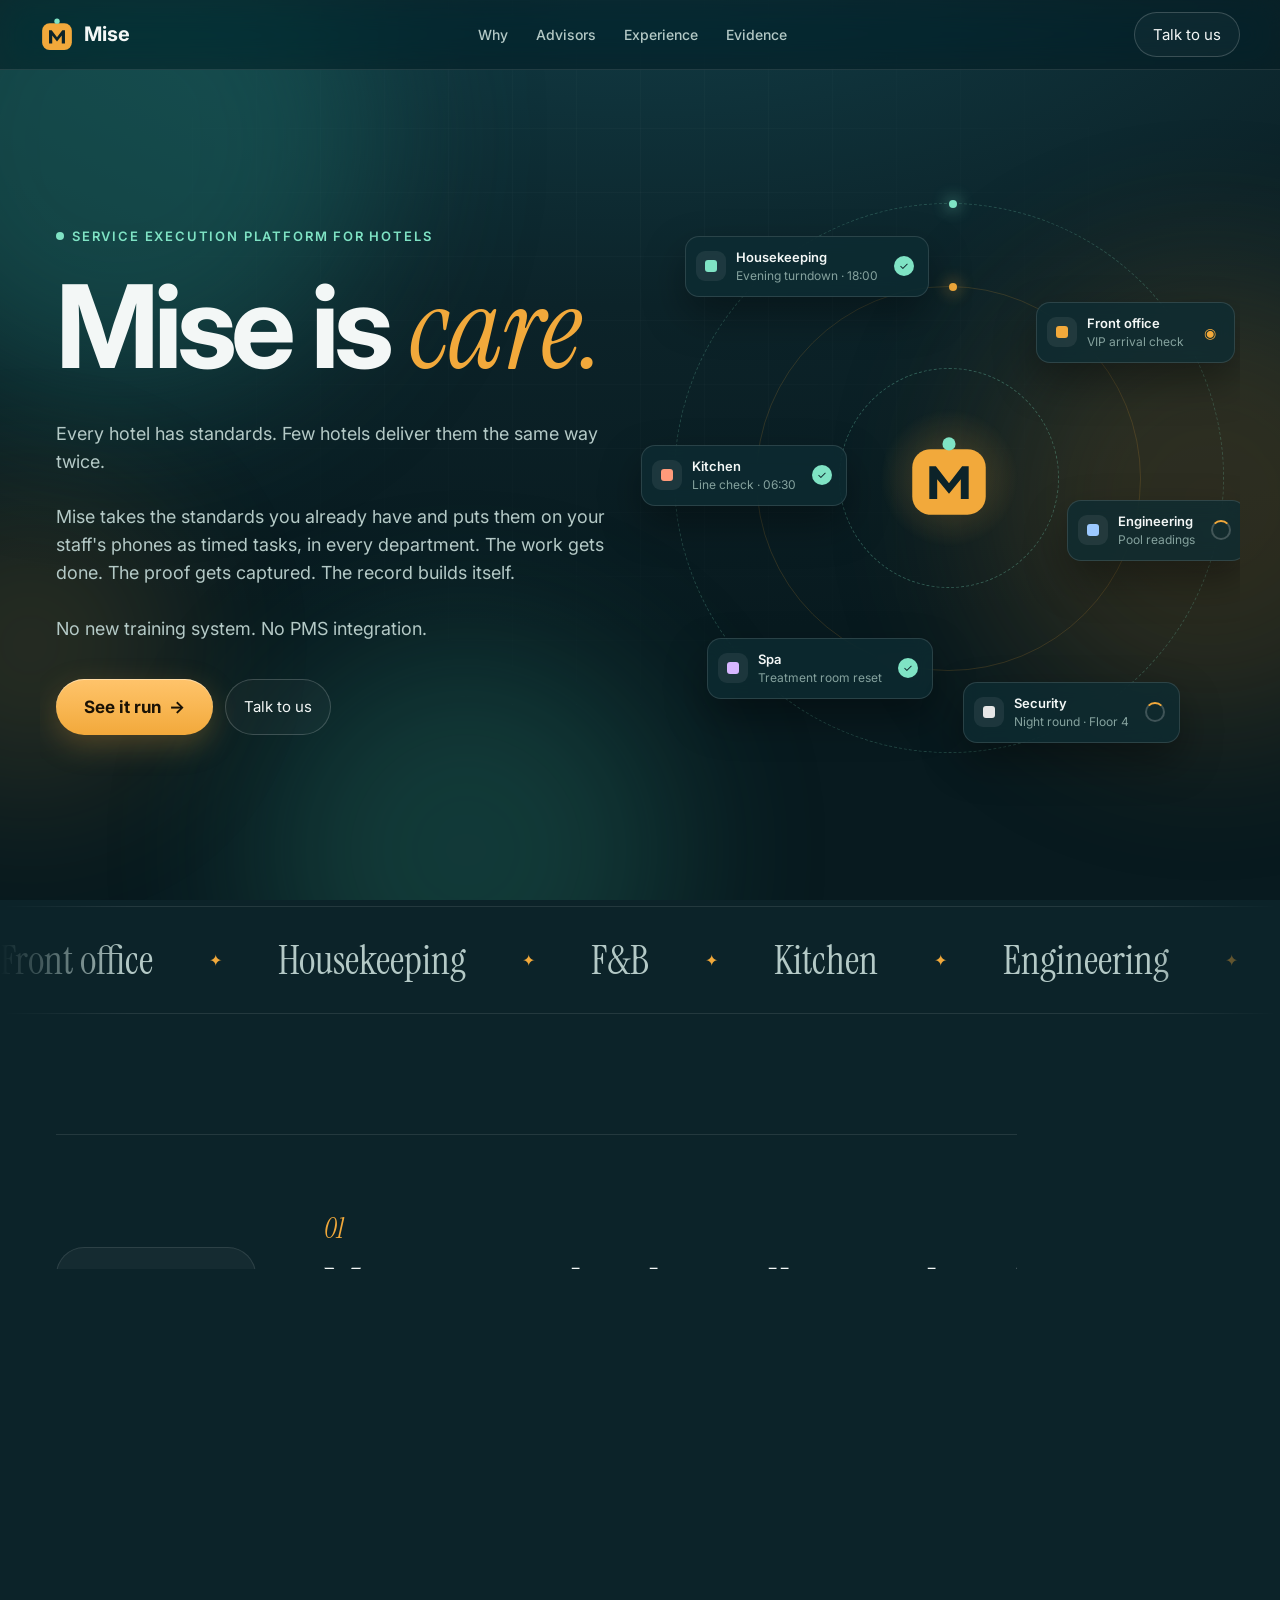
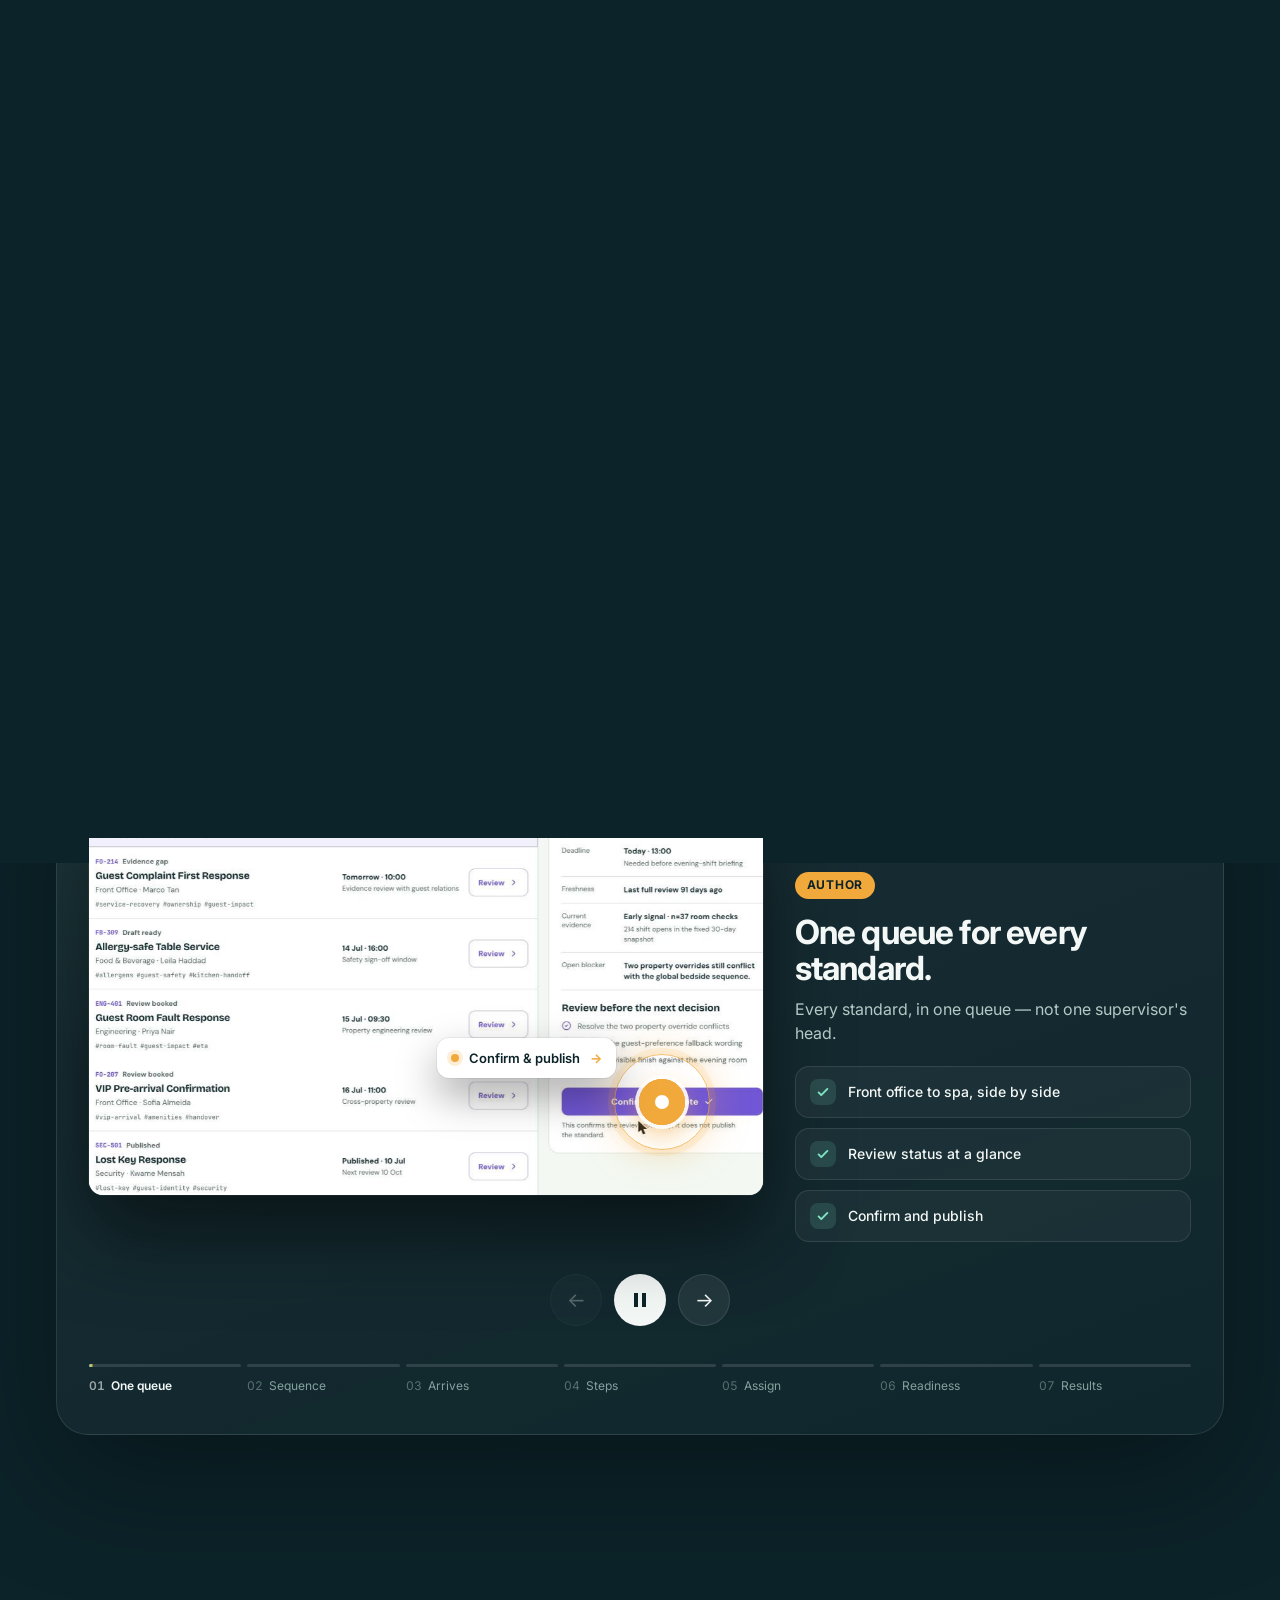
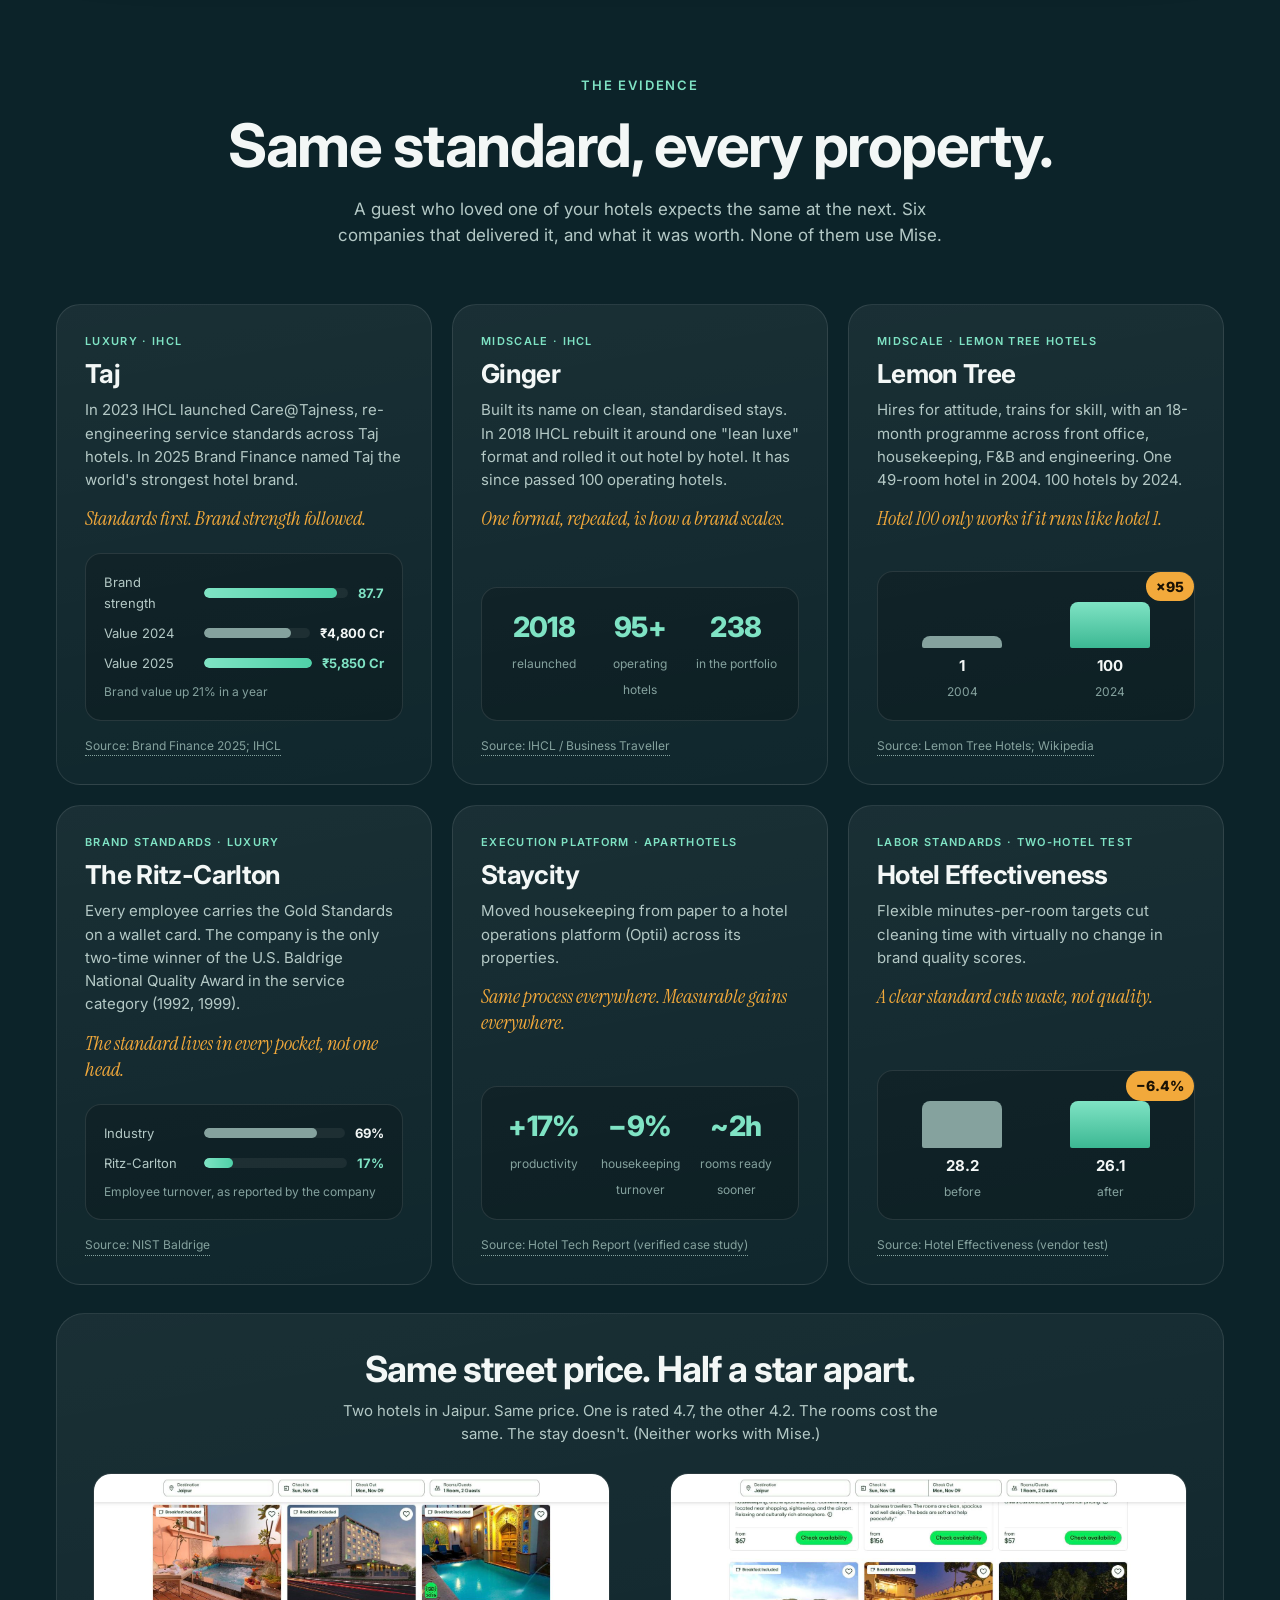
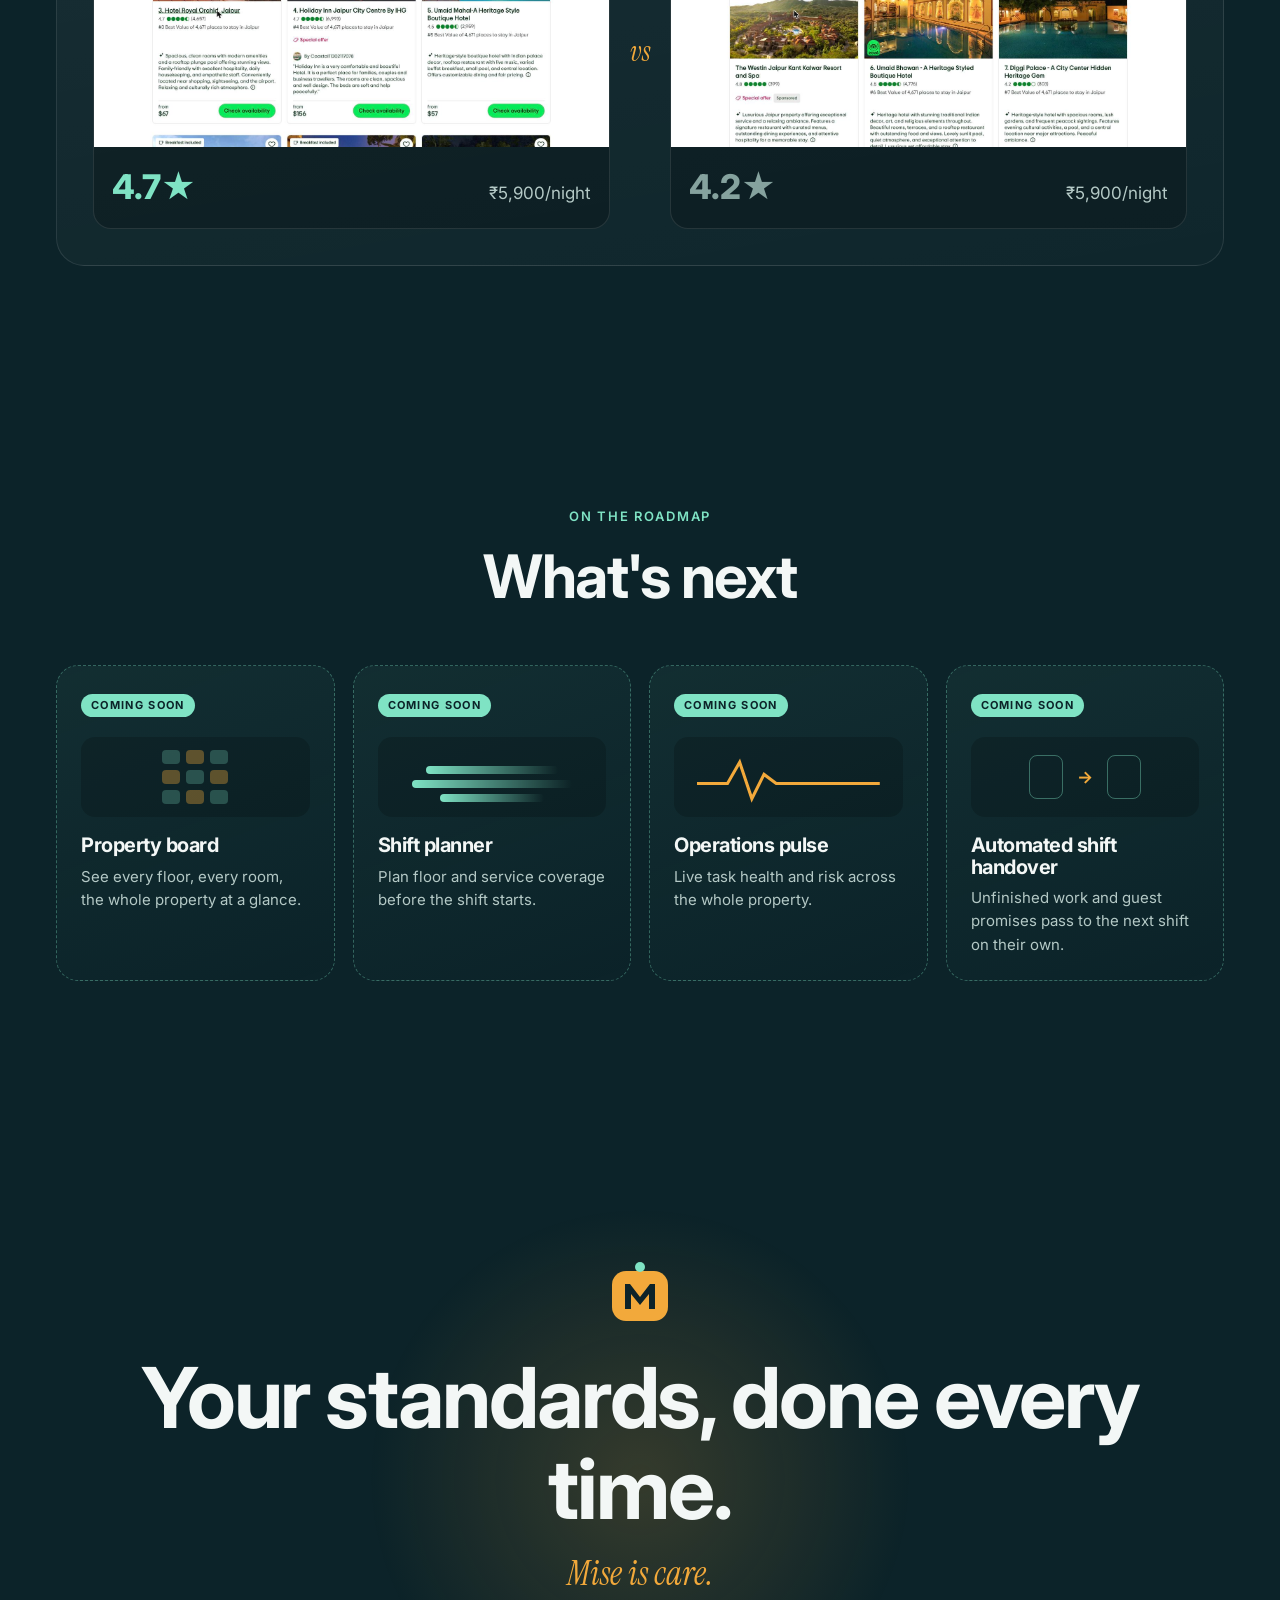
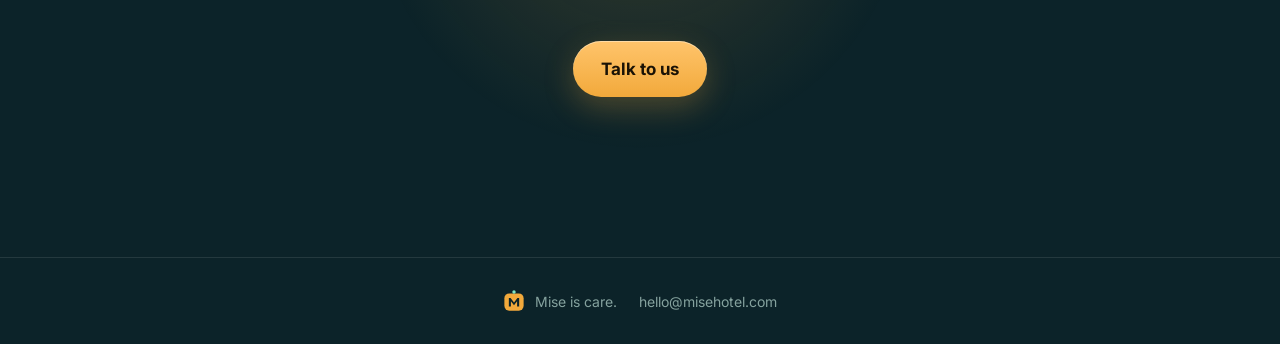
==== public/index.html @ f066f6a1 "Make the three problems heavier Co-Authored-By: Claude Opus 5.5 <noreply@anthropic.com> Claude-Sessi" ====
<!doctype html>
<html lang="en">
<head>
<meta charset="utf-8">
<meta name="viewport" content="width=device-width, initial-scale=1">
<title>Mise is care.</title>
<meta name="description" content="Mise is the service execution platform (SEP) for hotels.">
<meta name="theme-color" content="#0C2329">
<link rel="icon" href="logo.svg" type="image/svg+xml">
<link rel="preconnect" href="https://fonts.googleapis.com">
<link rel="preconnect" href="https://fonts.gstatic.com" crossorigin>
<link href="https://fonts.googleapis.com/css2?family=Inter:wght@400;500;600;700;800&family=Instrument+Serif:ital@0;1&display=swap" rel="stylesheet">
<link rel="stylesheet" href="styles.css">
</head>
<body>
<a class="skip" href="#main">Skip to content</a>

<div class="sky" aria-hidden="true">
  <span class="cloud c1"></span><span class="cloud c2"></span><span class="cloud c3"></span><span class="cloud c4"></span>
  <div class="grid-lines"></div>
</div>
<div class="progress-bar" id="scrollBar" aria-hidden="true"></div>

<header class="top" id="top">
  <a href="#hero" class="brand" aria-label="Mise home">
    <img src="logo.svg" alt="" width="34" height="34"><span>Mise</span>
  </a>
  <nav class="nav" aria-label="Sections">
    <a href="#problems">Why</a><a href="#advisors">Advisors</a><a href="#journey">Experience</a><a href="#evidence">Evidence</a>
  </nav>
  <a class="btn btn-ghost" href="mailto:hello@misehotel.com">Talk to us</a>
</header>

<main id="main">

  <!-- Hero -->
  <section id="hero" class="hero">
    <div class="hero-copy">
      <p class="eyebrow"><span class="live-dot"></span> Service execution platform for hotels</p>
      <h1 class="split">Mise is <em>care.</em></h1>
      <p class="lede">Every hotel has standards. Few hotels deliver them the same way twice.<br><br>Mise takes the standards you already have and puts them on your staff's phones as timed tasks, in every department. The work gets done. The proof gets captured. The record builds itself.<br><br>No new training system. No PMS integration.</p>
      <div class="hero-cta">
        <a class="btn btn-primary" href="#journey">See it run <span aria-hidden="true">→</span></a>
        <a class="btn btn-ghost" href="mailto:hello@misehotel.com">Talk to us</a>
      </div>
    </div>

    <div class="orbit" aria-hidden="true">
      <div class="orbit-ring r1"></div><div class="orbit-ring r2"></div><div class="orbit-ring r3"></div>
      <div class="orbit-core"><img src="logo.svg" alt="" width="84" height="84"></div>
      <div class="task t1"><i class="ic hk"></i><div><b>Housekeeping</b><span>Evening turndown · 18:00</span></div><em class="ok">✓</em></div>
      <div class="task t2"><i class="ic fo"></i><div><b>Front office</b><span>VIP arrival check</span></div><em class="cam">◉</em></div>
      <div class="task t3"><i class="ic kt"></i><div><b>Kitchen</b><span>Line check · 06:30</span></div><em class="ok">✓</em></div>
      <div class="task t4"><i class="ic en"></i><div><b>Engineering</b><span>Pool readings</span></div><em class="run"></em></div>
      <div class="task t5"><i class="ic sp"></i><div><b>Spa</b><span>Treatment room reset</span></div><em class="ok">✓</em></div>
      <div class="task t6"><i class="ic se"></i><div><b>Security</b><span>Night round · Floor 4</span></div><em class="run"></em></div>
    </div>
  </section>

  <div class="marquee" aria-label="Departments">
    <div class="marquee-track">
      <span>Front office</span><span>Housekeeping</span><span>F&amp;B</span><span>Kitchen</span><span>Engineering</span><span>Security</span><span>Spa</span>
      <span aria-hidden="true">Front office</span><span aria-hidden="true">Housekeeping</span><span aria-hidden="true">F&amp;B</span><span aria-hidden="true">Kitchen</span><span aria-hidden="true">Engineering</span><span aria-hidden="true">Security</span><span aria-hidden="true">Spa</span>
    </div>
  </div>

  <!-- Problems -->
  <section id="problems" class="problems" aria-label="The problem">
    <article class="problem reveal">
      <div class="problem-art" aria-hidden="true">
        <svg viewBox="0 0 200 200" class="art-binder">
          <rect class="page p1" x="50" y="40" width="100" height="130" rx="8"/>
          <rect class="page p2" x="56" y="34" width="100" height="130" rx="8"/>
          <rect class="page p3" x="62" y="28" width="100" height="130" rx="8"/>
          <g class="lines"><line x1="76" y1="56" x2="146" y2="56"/><line x1="76" y1="72" x2="140" y2="72"/><line x1="76" y1="88" x2="146" y2="88"/><line x1="76" y1="104" x2="128" y2="104"/></g>
          <path class="exit" d="M150 150 l24 0 m-8 -8 l8 8 -8 8"/>
        </svg>
      </div>
      <div>
        <span class="num">01</span>
        <h2>Your standards walk out the door every time someone resigns.</h2>
        <p>In most hotels, the standard isn't a document. It's a person. When that person leaves, nothing breaks on day one. It breaks months later, as complaints nobody can trace, from a team nobody trained.</p>
      </div>
    </article>
    <article class="problem reveal">
      <div class="problem-art" aria-hidden="true">
        <svg viewBox="0 0 200 200" class="art-radar">
          <circle cx="100" cy="100" r="80"/><circle cx="100" cy="100" r="54"/><circle cx="100" cy="100" r="28"/>
          <path class="sweep" d="M100 100 L100 20 A80 80 0 0 1 169 60 Z"/>
          <circle class="blip b1" cx="140" cy="70" r="5"/><circle class="blip b2" cx="64" cy="132" r="5"/><circle class="blip b3 risk" cx="128" cy="142" r="6"/>
        </svg>
      </div>
      <div>
        <span class="num">02</span>
        <h2>Right now, someone untrained is serving your most valuable guest. You'll find out from a review.</h2>
        <p>Training happened once, to a team that has since changed. People left. People joined. The standard drifted. No one in the building can say who is ready and who is guessing. The guest can.</p>
      </div>
    </article>
    <article class="problem reveal">
      <div class="problem-art" aria-hidden="true">
        <svg viewBox="0 0 200 200" class="art-clip">
          <rect x="48" y="30" width="104" height="146" rx="10"/>
          <rect class="clip" x="78" y="22" width="44" height="16" rx="5"/>
          <g class="rows"><path d="M66 70h12M88 70h48"/><path d="M66 98h12M88 98h40"/><path d="M66 126h12M88 126h44"/></g>
          <text x="100" y="164" class="q">?</text>
        </svg>
      </div>
      <div>
        <span class="num">03</span>
        <h2>Every service you can't prove is revenue you can't defend.</h2>
        <p>When the inspector arrives, intentions don't count. When a guest complains, memories don't count. Without a record, every audit is a gamble and every rate increase is a hope.</p>
      </div>
    </article>
  </section>

  <!-- Advisors -->
  <section id="advisors" class="advisors" aria-labelledby="adv-title">
    <p class="eyebrow center">Advisory board</p>
    <h2 id="adv-title" class="section-title">The people who keep us honest.</h2>
    <div class="adv-grid">
      <article class="adv reveal">
        <div class="adv-photo"><img src="advisors/parul-sharma.jpeg" alt="Portrait of Parul Sharma" loading="lazy"></div>
        <div class="adv-body"><h3>Parul Sharma</h3><p class="adv-role">Founder, All of Finesse</p><p class="adv-bio">Has spent 25 years training hotels across India to keep their standards, and raise them.</p><ul class="adv-chips" aria-label="Background"><li>IHM Aurangabad, first batch</li><li>Former IHM faculty</li><li>25+ years</li></ul></div>
      </article>
      <article class="adv reveal">
        <div class="adv-photo"><img src="advisors/renu-mehra.jpeg" alt="Portrait of Renu Mehra" loading="lazy"></div>
        <div class="adv-body"><h3>Renu Mehra</h3><p class="adv-role">Founder, RMIC</p><p class="adv-bio">A leading name in India for luxury image consulting and corporate training.</p><ul class="adv-chips" aria-label="Background"><li>Luxury &amp; celebrity image</li><li>Corporate trainer</li></ul></div>
      </article>
      <article class="adv reveal">
        <div class="adv-photo"><img src="advisors/sanchita-ralhan.jpeg" alt="Portrait of Sanchita Ralhan" loading="lazy"></div>
        <div class="adv-body"><h3>Sanchita Ralhan</h3><p class="adv-role">Founder, The Hospitality Doctor</p><p class="adv-bio">Works where hotel standards meet real people: warmth in service, clarity in process, ownership on the floor.</p><ul class="adv-chips" aria-label="Worked with"><li>Oberoi</li><li>The Leela</li><li>Shangri-La</li><li>15+ years</li></ul></div>
      </article>
    </div>
  </section>

  <!-- Experience -->
  <section id="journey" class="journey" aria-labelledby="journey-title">
    <p class="eyebrow center">The experience</p>
    <h2 id="journey-title" class="section-title">From a standard on paper to proof on the floor.</h2>
    <div class="role-rail" id="roleRail" aria-hidden="true">
      <span data-role="Author">Author</span><i></i><span data-role="Staff">Staff</span><i></i><span data-role="Manager">Manager</span>
    </div>

    <div class="journey-stage" id="journeyStage" tabindex="0" role="region" aria-roledescription="carousel" aria-label="Product experience. Use left and right arrow keys.">
      <div class="stage-visual">
        <div class="frame-wrap" id="frameWrap"></div>
      </div>

      <aside class="stage-side" aria-live="polite">
        <div class="ring-wrap">
          <svg class="ring" viewBox="0 0 120 120" aria-hidden="true">
            <circle class="ring-bg" cx="60" cy="60" r="52"/>
            <circle class="ring-fg" id="ringFg" cx="60" cy="60" r="52"/>
          </svg>
          <div class="ring-label"><b id="jNum">1</b><span id="jTotal">/ 9</span></div>
        </div>
        <span class="role" id="jRole"></span>
        <h3 class="side-title" id="jTitle"></h3>
        <p class="side-cap" id="jCaption"></p>
        <ul class="tiles" id="jTiles"></ul>
      </aside>

      <div class="journey-controls">
        <button class="btn btn-round" id="jPrev" aria-label="Previous step">←</button>
        <button class="btn btn-round play" id="jPlay" aria-label="Pause tour" aria-pressed="true"><span class="i-pause"></span></button>
        <button class="btn btn-round" id="jNext" aria-label="Next step">→</button>
      </div>
      <ol class="timeline" id="jDots" aria-label="Tour steps"></ol>
    </div>
  </section>

  <!-- Evidence / case studies -->
  <section id="evidence" class="evidence" aria-labelledby="ev-title">
    <p class="eyebrow center">The evidence</p>
    <h2 id="ev-title" class="section-title">Same standard, every property.</h2>
    <p class="section-sub">A guest who loved one of your hotels expects the same at the next. Six companies that delivered it, and what it was worth. None of them use Mise.</p>

    <div class="cases">
      <article class="case reveal">
        <span class="case-tag">Luxury · IHCL</span>
        <h3>Taj</h3>
        <p class="case-line">In 2023 IHCL launched Care@Tajness, re-engineering service standards across Taj hotels. In 2025 Brand Finance named Taj the world's strongest hotel brand.</p><p class="take">Standards first. Brand strength followed.</p>
        <div class="viz bars">
          <div class="bar-row hi"><span>Brand strength</span><div class="bar"><i style="--w:92.2%"></i></div><b><span class="count" data-to="92.2" data-dec="1">0</span></b></div>
          <div class="bar-row"><span>Value 2024</span><div class="bar"><i style="--w:82%"></i></div><b>₹4,800 Cr</b></div>
          <div class="bar-row hi"><span>Value 2025</span><div class="bar"><i style="--w:100%"></i></div><b>₹5,850 Cr</b></div>
          <p class="viz-cap">Brand value up <span class="count" data-to="22">0</span>% in a year</p>
        </div>
        <a class="src" href="https://brandfinance.com/press-releases/taj-retains-title-as-the-worlds-strongest-hotel-brand-ranked-in-2025" target="_blank" rel="noopener">Source: Brand Finance 2025; IHCL</a>
      </article>

      <article class="case reveal">
        <span class="case-tag">Midscale · IHCL</span>
        <h3>Ginger</h3>
        <p class="case-line">Built its name on clean, standardised stays. In 2018 IHCL rebuilt it around one "lean luxe" format and rolled it out hotel by hotel. It has since passed 100 operating hotels.</p><p class="take">One format, repeated, is how a brand scales.</p>
        <div class="viz stats">
          <div class="stat"><b>2018</b><span>relaunched</span></div>
          <div class="stat"><b><span class="count" data-to="100">0</span>+</b><span>operating hotels</span></div>
          <div class="stat"><b><span class="count" data-to="250">0</span></b><span>in the portfolio</span></div>
        </div>
        <a class="src" href="https://www.businesstraveller.com/business-travel/ihcl-unveils-its-flagship-ginger-at-mumbai-airport/" target="_blank" rel="noopener">Source: IHCL / Business Traveller</a>
      </article>

      <article class="case reveal">
        <span class="case-tag">Midscale · Lemon Tree Hotels</span>
        <h3>Lemon Tree</h3>
        <p class="case-line">Hires for attitude, trains for skill, with an 18-month programme across front office, housekeeping, F&amp;B and engineering. One 49-room hotel in 2004. 100 hotels by 2024.</p><p class="take">Hotel 100 only works if it runs like hotel 1.</p>
        <div class="viz drop">
          <div class="drop-col"><i style="--h:52px"></i><b>1</b><span>2004</span></div>
          <div class="drop-col hi"><i style="--h:100%"></i><b>100</b><span>2024</span></div>
          <div class="drop-badge">×<span class="count" data-to="100">0</span></div>
        </div>
        <a class="src" href="https://en.wikipedia.org/wiki/Lemon_Tree_Hotels" target="_blank" rel="noopener">Source: Lemon Tree Hotels; Wikipedia</a>
      </article>

      <article class="case reveal">
        <span class="case-tag">Brand standards · Luxury</span>
        <h3>The Ritz-Carlton</h3>
        <p class="case-line">Every employee carries the Gold Standards on a wallet card. The company is the only two-time winner of the U.S. Baldrige National Quality Award in the service category (1992, 1999).</p><p class="take">The standard lives in every pocket, not one head.</p>
        <div class="viz bars">
          <div class="bar-row"><span>Industry</span><div class="bar"><i style="--w:80%"></i></div><b><span class="count" data-to="80">0</span>%</b></div>
          <div class="bar-row hi"><span>Ritz-Carlton</span><div class="bar"><i style="--w:20%"></i></div><b><span class="count" data-to="20">0</span>%</b></div>
          <p class="viz-cap">Employee turnover, as reported by the company</p>
        </div>
        <a class="src" href="https://www.nist.gov/blogs/blogrige/customer-really-always-right-hotel-company-invests-its-employees-first" target="_blank" rel="noopener">Source: NIST Baldrige</a>
      </article>

      <article class="case reveal">
        <span class="case-tag">Execution platform · Aparthotels</span>
        <h3>Staycity</h3>
        <p class="case-line">Moved housekeeping from paper to a hotel operations platform (Optii) across its properties.</p><p class="take">Same process everywhere. Measurable gains everywhere.</p>
        <div class="viz stats">
          <div class="stat"><b>+<span class="count" data-to="20">0</span>%</b><span>productivity</span></div>
          <div class="stat"><b>−<span class="count" data-to="10">0</span>%</b><span>housekeeping turnover</span></div>
          <div class="stat"><b>~<span class="count" data-to="2">0</span>h</b><span>rooms ready sooner</span></div>
        </div>
        <a class="src" href="https://hoteltechreport.com/success-stories/marketing/optii/staycity-aparthotels" target="_blank" rel="noopener">Source: Hotel Tech Report (verified case study)</a>
      </article>

      <article class="case reveal">
        <span class="case-tag">Labor standards · Two-hotel test</span>
        <h3>Hotel Effectiveness</h3>
        <p class="case-line">Flexible minutes-per-room targets cut cleaning time with virtually no change in brand quality scores.</p><p class="take">A clear standard cuts waste, not quality.</p>
        <div class="viz drop">
          <div class="drop-col"><i style="--h:100%"></i><b>28.2</b><span>before</span></div>
          <div class="drop-col hi"><i style="--h:92.6%"></i><b>26.1</b><span>after</span></div>
          <div class="drop-badge">−<span class="count" data-to="7.4" data-dec="1">0</span>%</div>
        </div>
        <a class="src" href="https://info.hoteleffectiveness.com/hubfs/Housekeeping_Case_Study-6.pdf" target="_blank" rel="noopener">Source: Hotel Effectiveness (vendor test)</a>
      </article>
    </div>

    <div class="proof reveal">
      <div class="proof-head">
        <h3>Same street price. Half a star apart.</h3>
        <p>Two hotels in Jaipur. Same price. One is rated 4.7, the other 4.2. The rooms cost the same. The stay doesn't. (Neither works with Mise.)</p>
      </div>
      <div class="compare">
        <figure class="compare-card">
          <div class="img-slot" data-src="screens/proofvisual_royal_orchid_tripadvisor.jpg" data-alt="Tripadvisor listing showing a 4.7 star rating"></div>
          <figcaption><span class="score">4.7★</span><span>₹5,900/night</span></figcaption>
        </figure>
        <div class="vs" aria-hidden="true">vs</div>
        <figure class="compare-card">
          <div class="img-slot" data-src="screens/proofvisual_diggi_palace_tripadvisor.jpg" data-alt="Tripadvisor listing showing a 4.2 star rating"></div>
          <figcaption><span class="score dim">4.2★</span><span>₹5,900/night</span></figcaption>
        </figure>
      </div>
    </div>
  </section>

  <!-- Coming soon -->
  <section id="soon" class="soon" aria-labelledby="soon-title">
    <p class="eyebrow center">On the roadmap</p>
    <h2 id="soon-title" class="section-title">What's next</h2>
    <div class="soon-grid">
      <article class="soon-card reveal"><span class="badge">Coming soon</span><div class="soon-art a1" aria-hidden="true"><i></i><i></i><i></i><i></i><i></i><i></i><i></i><i></i><i></i></div><h3>Property board</h3><p>See every floor, every room, the whole property at a glance.</p></article>
      <article class="soon-card reveal"><span class="badge">Coming soon</span><div class="soon-art a2" aria-hidden="true"><i></i><i></i><i></i><i></i></div><h3>Shift planner</h3><p>Plan floor and service coverage before the shift starts.</p></article>
      <article class="soon-card reveal"><span class="badge">Coming soon</span><div class="soon-art a3" aria-hidden="true"><svg viewBox="0 0 120 40"><path d="M0 24 L20 24 L28 10 L36 34 L44 18 L52 24 L120 24"/></svg></div><h3>Operations pulse</h3><p>Live task health and risk across the whole property.</p></article>
      <article class="soon-card reveal"><span class="badge">Coming soon</span><div class="soon-art a4" aria-hidden="true"><i></i><b>→</b><i></i></div><h3>Automated shift handover</h3><p>Unfinished work and guest promises pass to the next shift on their own.</p></article>
    </div>
  </section>

  <!-- Close -->
  <section id="contact" class="close">
    <div class="close-glow" aria-hidden="true"></div>
    <img src="logo.svg" alt="" width="64" height="64" class="close-logo">
    <h2>Your standards, done every time.</h2>
    <p>Mise is care.</p>
    <a class="btn btn-primary" id="contactBtn" href="mailto:hello@misehotel.com">Talk to us</a>
  </section>
</main>

<footer class="foot">
  <img src="logo.svg" alt="" width="22" height="22"> Mise is care. <span>hello@misehotel.com</span>
</footer>

<script src="journey-data.js"></script>
<script src="app.js"></script>
</body>
</html>
---- public/styles.css ----
:root {
  --bg: #0C2329;
  --bg-deep: #081a1f;
  --bg-2: #10303800;
  --panel: rgba(255,255,255,.04);
  --panel-2: rgba(255,255,255,.07);
  --ink: #F3F7F6;
  --ink-2: #B4C9C6;
  --ink-3: #85A29E;
  --amber: #F2A93B;
  --amber-2: #FFC46B;
  --mint: #7FE3C4;
  --line: rgba(255,255,255,.10);
  --radius: 20px;
  --ease: cubic-bezier(.2,.75,.2,1);
  --serif: "Instrument Serif", Georgia, serif;
}
* { box-sizing: border-box; }
html { scroll-behavior: smooth; }
body {
  margin: 0; background: var(--bg); color: var(--ink);
  font: 17px/1.55 Inter, system-ui, -apple-system, "Segoe UI", Roboto, sans-serif;
  -webkit-font-smoothing: antialiased; overflow-x: hidden;
}
img { max-width: 100%; display: block; }
h1, h2, h3 { line-height: 1.08; margin: 0; letter-spacing: -.025em; font-weight: 700; }
a { color: var(--mint); }
:focus-visible { outline: 3px solid var(--mint); outline-offset: 3px; border-radius: 10px; }
.skip { position: absolute; left: -999px; top: 8px; background: var(--amber); color: var(--bg); padding: 8px 14px; border-radius: 8px; z-index: 99; }
.skip:focus { left: 16px; }

/* Ambient sky: drifting clouds + grid */
.sky { position: fixed; inset: 0; z-index: -1; overflow: hidden; background: radial-gradient(120% 80% at 50% -10%, #12404a 0%, var(--bg) 55%, var(--bg-deep) 100%); }
.cloud { position: absolute; border-radius: 50%; filter: blur(80px); opacity: .5; will-change: transform; }
.c1 { width: 520px; height: 520px; background: #1d6b67; top: -120px; left: -140px; animation: drift1 26s ease-in-out infinite; }
.c2 { width: 460px; height: 460px; background: #7a5420; top: 30%; right: -160px; opacity: .32; animation: drift2 32s ease-in-out infinite; }
.c3 { width: 420px; height: 420px; background: #2f8f7b; bottom: -160px; left: 20%; opacity: .28; animation: drift1 38s ease-in-out infinite reverse; }
.c4 { width: 300px; height: 300px; background: #F2A93B; top: 55%; left: -120px; opacity: .14; animation: drift2 28s ease-in-out infinite reverse; }
@keyframes drift1 { 50% { transform: translate(120px, 80px) scale(1.15); } }
@keyframes drift2 { 50% { transform: translate(-100px, -60px) scale(.9); } }
.grid-lines { position: absolute; inset: 0; background-image: linear-gradient(var(--line) 1px, transparent 1px), linear-gradient(90deg, var(--line) 1px, transparent 1px); background-size: 64px 64px; opacity: .25; mask-image: radial-gradient(ellipse at 50% 20%, #000 0%, transparent 70%); -webkit-mask-image: radial-gradient(ellipse at 50% 20%, #000 0%, transparent 70%); }
.progress-bar { position: fixed; top: 0; left: 0; height: 2px; width: 100%; transform-origin: 0 50%; transform: scaleX(0); background: linear-gradient(90deg, var(--mint), var(--amber)); z-index: 40; }

section { padding: 120px 16px; max-width: 1200px; margin: 0 auto; position: relative; }
.eyebrow { display: inline-flex; align-items: center; gap: 8px; font-size: 13px; font-weight: 600; letter-spacing: .14em; text-transform: uppercase; color: var(--mint); margin: 0 0 18px; }
.eyebrow.center { display: flex; justify-content: center; }
.section-title { font-size: clamp(32px, 5.2vw, 60px); text-align: center; max-width: 900px; margin: 0 auto; }
.section-sub { color: var(--ink-2); text-align: center; margin: 18px auto 56px; max-width: 620px; }

/* Header */
.top { position: sticky; top: 0; z-index: 30; display: flex; justify-content: space-between; align-items: center; gap: 16px;
  padding: 12px clamp(16px, 4vw, 40px); background: rgba(8,26,31,.55); backdrop-filter: blur(16px) saturate(140%); -webkit-backdrop-filter: blur(16px) saturate(140%); border-bottom: 1px solid var(--line); }
.brand { display: flex; gap: 10px; align-items: center; color: var(--ink); text-decoration: none; font-weight: 700; font-size: 20px; }
.nav { display: flex; gap: 28px; }
.nav a { color: var(--ink-2); text-decoration: none; font-size: 14px; font-weight: 500; transition: color .2s; }
.nav a:hover { color: var(--ink); }

/* Buttons */
.btn { font: inherit; cursor: pointer; border: 0; text-decoration: none; display: inline-flex; align-items: center; justify-content: center; gap: 8px; transition: transform .25s var(--ease), background .25s, box-shadow .25s; }
.btn:hover { transform: translateY(-2px); }
.btn-primary { background: linear-gradient(180deg, var(--amber-2), var(--amber)); color: #1a1205; font-weight: 700; padding: 15px 28px; border-radius: 999px; box-shadow: 0 10px 30px rgba(242,169,59,.25), inset 0 1px 0 rgba(255,255,255,.4); }
.btn-primary:hover { box-shadow: 0 14px 40px rgba(242,169,59,.4), inset 0 1px 0 rgba(255,255,255,.4); }
.btn-ghost { color: var(--ink); border: 1px solid rgba(255,255,255,.18); padding: 10px 18px; border-radius: 999px; font-size: 15px; background: rgba(255,255,255,.03); }
.btn-ghost:hover { background: rgba(255,255,255,.08); }
.btn-round { width: 52px; height: 52px; border-radius: 50%; background: var(--panel-2); border: 1px solid var(--line); color: var(--ink); font-size: 20px; }
.btn-round:disabled { opacity: .3; cursor: default; transform: none; }

/* Hero */
.hero { overflow-x: clip; min-height: calc(100vh - 64px); display: grid; grid-template-columns: 1.05fr 1fr; gap: 40px; align-items: center; padding-top: 60px; padding-bottom: 80px; }
.live-dot { width: 8px; height: 8px; border-radius: 50%; background: var(--mint); box-shadow: 0 0 0 0 rgba(127,227,196,.7); animation: live 2s infinite; }
@keyframes live { 70% { box-shadow: 0 0 0 10px rgba(127,227,196,0); } 100% { box-shadow: 0 0 0 0 rgba(127,227,196,0); } }
.hero h1 { font-size: clamp(56px, 9vw, 124px); letter-spacing: -.045em; }
.hero h1 em { font-family: var(--serif); font-style: italic; font-weight: 400; color: var(--amber); letter-spacing: -.01em; }
.split .w { display: inline-block; opacity: 0; transform: translateY(40%) rotate(3deg); animation: wordIn .9s var(--ease) forwards; }
@keyframes wordIn { to { opacity: 1; transform: none; } }
.lede { max-width: 580px; color: var(--ink-2); font-size: clamp(16px, 1.5vw, 18px); margin: 28px 0 36px; opacity: 0; animation: fadeUp 1s .5s var(--ease) forwards; }
.hero-cta { display: flex; gap: 12px; flex-wrap: wrap; opacity: 0; animation: fadeUp 1s .7s var(--ease) forwards; }
@keyframes fadeUp { from { opacity: 0; transform: translateY(16px); } to { opacity: 1; transform: none; } }

.orbit { position: relative; aspect-ratio: 1; width: 100%; max-width: 560px; justify-self: center; }
.orbit-ring { position: absolute; inset: 0; margin: auto; border-radius: 50%; border: 1px dashed rgba(127,227,196,.22); }
.r1 { width: 100%; height: 100%; animation: spin 80s linear infinite; }
.r2 { width: 70%; height: 70%; border-style: solid; border-color: rgba(242,169,59,.16); animation: spin 60s linear infinite reverse; }
.r3 { width: 40%; height: 40%; border-color: rgba(127,227,196,.3); }
.r1::after, .r2::after { content: ""; position: absolute; top: -4px; left: 50%; width: 8px; height: 8px; border-radius: 50%; background: var(--mint); box-shadow: 0 0 16px var(--mint); }
.r2::after { background: var(--amber); box-shadow: 0 0 16px var(--amber); }
@keyframes spin { to { transform: rotate(360deg); } }
.orbit-core { position: absolute; inset: 0; margin: auto; width: 140px; height: 140px; display: grid; place-items: center; border-radius: 36px; background: radial-gradient(circle, rgba(242,169,59,.25), transparent 70%); animation: float 6s ease-in-out infinite; }
@keyframes float { 50% { transform: translateY(-10px); } }
.task { position: absolute; display: flex; align-items: center; gap: 10px; padding: 10px 14px 10px 10px; border-radius: 14px; background: rgba(14,44,51,.78); border: 1px solid rgba(255,255,255,.12); backdrop-filter: blur(10px); -webkit-backdrop-filter: blur(10px); box-shadow: 0 18px 40px rgba(0,0,0,.35); font-size: 12px; white-space: nowrap; opacity: 0; animation: taskIn .8s var(--ease) forwards, bob 7s ease-in-out infinite; }
.task b { display: block; font-size: 13px; font-weight: 600; }
.task span { color: var(--ink-3); }
.task .ic { width: 30px; height: 30px; border-radius: 9px; flex: none; background: var(--panel-2); position: relative; }
.task .ic::after { content: ""; position: absolute; inset: 9px; border-radius: 3px; background: currentColor; }
.ic.hk { color: var(--mint); } .ic.fo { color: var(--amber); } .ic.kt { color: #FF9A7A; } .ic.en { color: #9CC9FF; } .ic.sp { color: #D7B6FF; } .ic.se { color: #E6E6E6; }
.task em { font-style: normal; margin-left: 6px; width: 20px; height: 20px; border-radius: 50%; display: grid; place-items: center; font-size: 11px; }
.task .ok { background: var(--mint); color: var(--bg); }
.task .cam { color: var(--amber); font-size: 14px; animation: blink 1.6s infinite; }
.task .run { border: 2px solid rgba(255,255,255,.2); border-top-color: var(--amber); animation: spin 1s linear infinite; }
@keyframes blink { 50% { opacity: .3; } }
@keyframes taskIn { from { opacity: 0; transform: translateY(20px) scale(.95); } to { opacity: 1; transform: none; } }
@keyframes bob { 50% { translate: 0 -10px; } }
.t1 { top: 6%; left: 2%; animation-delay: .9s, 0s; }
.t2 { top: 18%; right: -2%; animation-delay: 1.1s, 1s; }
.t3 { top: 44%; left: -6%; animation-delay: 1.3s, 2s; }
.t4 { top: 54%; right: -4%; animation-delay: 1.5s, 3s; }
.t5 { bottom: 10%; left: 6%; animation-delay: 1.7s, 1.5s; }
.t6 { bottom: 2%; right: 8%; animation-delay: 1.9s, 2.5s; }

/* Marquee */
.marquee { overflow: hidden; border-block: 1px solid var(--line); padding: 22px 0; mask-image: linear-gradient(90deg, transparent, #000 10%, #000 90%, transparent); -webkit-mask-image: linear-gradient(90deg, transparent, #000 10%, #000 90%, transparent); }
.marquee-track { display: flex; gap: 56px; width: max-content; animation: marquee 30s linear infinite; }
.marquee span { font-family: var(--serif); font-size: clamp(26px, 3.4vw, 40px); color: var(--ink-2); white-space: nowrap; display: flex; align-items: center; gap: 56px; }
.marquee span::after { content: "✦"; font-size: 16px; color: var(--amber); font-family: Inter, sans-serif; }
@keyframes marquee { to { transform: translateX(-50%); } }

/* Problems */
.problems { display: grid; gap: 0; }
.problem { display: grid; grid-template-columns: 220px 1fr; gap: 48px; align-items: center; padding: 72px 0; border-top: 1px solid var(--line); }
.problem .num { font-family: var(--serif); font-style: italic; color: var(--amber); font-size: 28px; }
.problem h2 { font-size: clamp(28px, 4.4vw, 54px); margin: 8px 0 18px; max-width: 920px; }
.problem p { color: var(--ink-2); font-size: clamp(17px, 1.8vw, 20px); max-width: 620px; margin: 0; }
.problem-art { width: 200px; aspect-ratio: 1; border-radius: 28px; background: var(--panel); border: 1px solid var(--line); display: grid; place-items: center; }
.problem-art svg { width: 80%; fill: none; stroke: var(--ink-2); stroke-width: 2; }
.art-binder .page { fill: #12383f; stroke: rgba(255,255,255,.25); }
.art-binder .lines line { stroke: var(--mint); stroke-linecap: round; stroke-dasharray: 80; stroke-dashoffset: 0; }
.in .art-binder .lines line { animation: erase 4s ease-in-out infinite; }
.art-binder .lines line:nth-child(2) { animation-delay: .3s !important; } .art-binder .lines line:nth-child(3) { animation-delay: .6s !important; } .art-binder .lines line:nth-child(4) { animation-delay: .9s !important; }
@keyframes erase { 0%, 20% { stroke-dashoffset: 0; opacity: 1; } 60%, 80% { stroke-dashoffset: 80; opacity: .2; } 100% { stroke-dashoffset: 0; opacity: 1; } }
.art-binder .exit { stroke: var(--amber); stroke-width: 3; stroke-linecap: round; stroke-linejoin: round; }
.in .art-binder .p3 { animation: slideOut 4s ease-in-out infinite; }
@keyframes slideOut { 0%, 20% { transform: none; opacity: 1; } 60%, 80% { transform: translate(30px, -6px) rotate(6deg); opacity: 0; } 100% { opacity: 1; transform: none; } }
.art-radar circle { stroke: rgba(127,227,196,.25); }
.art-radar .sweep { fill: rgba(127,227,196,.18); stroke: none; transform-origin: 100px 100px; animation: spin 3.5s linear infinite; }
.art-radar .blip { fill: var(--mint); stroke: none; animation: blink 3.5s infinite; }
.art-radar .b2 { animation-delay: 1.2s; } .art-radar .risk { fill: var(--amber); animation-delay: 2.2s; }
.art-clip rect { stroke: rgba(255,255,255,.35); fill: #12383f; }
.art-clip .clip { fill: var(--ink-3); }
.art-clip .rows path { stroke: var(--ink-3); stroke-linecap: round; stroke-width: 4; stroke-dasharray: 3 9; }
.art-clip .q { fill: var(--amber); stroke: none; font: 700 30px Inter, sans-serif; text-anchor: middle; animation: blink 2s infinite; }

/* Advisors */
.adv-grid { display: grid; grid-template-columns: repeat(2, minmax(0, 340px)); justify-content: center; gap: 28px; margin-top: 56px; }
.adv { border-radius: 24px; overflow: hidden; background: var(--panel); border: 1px solid var(--line); transition: transform .5s var(--ease), border-color .3s; }
.adv:hover { transform: translateY(-6px); border-color: rgba(127,227,196,.35); }
.adv-photo { aspect-ratio: 4 / 4.4; overflow: hidden; position: relative; }
.adv-photo img { width: 100%; height: 100%; object-fit: cover; object-position: center 20%; transition: transform 1.2s var(--ease); filter: saturate(.92); }
.adv:hover .adv-photo img { transform: scale(1.05); }
.adv-photo::after { content: ""; position: absolute; inset: 0; background: linear-gradient(180deg, transparent 55%, rgba(8,26,31,.85)); }
.adv-body { padding: 20px 24px 26px; margin-top: -60px; position: relative; }
.adv-body h3 { font-size: 24px; }
.adv-body p { margin: 6px 0 0; color: var(--ink-2); font-size: 15px; }

/* Journey */
.role-rail { display: flex; align-items: center; justify-content: center; gap: 14px; margin: 36px auto 28px; max-width: 520px; }
.role-rail span { font-size: 13px; font-weight: 600; color: var(--ink-3); padding: 6px 14px; border-radius: 999px; border: 1px solid var(--line); transition: all .4s var(--ease); }
.role-rail span.on { color: var(--bg); background: var(--mint); border-color: var(--mint); box-shadow: 0 0 24px rgba(127,227,196,.4); }
.role-rail span.done { color: var(--mint); border-color: rgba(127,227,196,.4); }
.role-rail i { flex: 1; height: 1px; background: var(--line); }

.journey-stage { display: grid; grid-template-columns: minmax(0, 1.7fr) minmax(280px, 1fr); gap: 32px; align-items: center; padding: 32px; border-radius: 32px; background: linear-gradient(160deg, rgba(255,255,255,.06), rgba(255,255,255,.015)); border: 1px solid var(--line); box-shadow: 0 40px 120px rgba(0,0,0,.35), inset 0 1px 0 rgba(255,255,255,.06); position: relative; overflow: hidden; }
.journey-stage::before { content: ""; position: absolute; width: 60%; aspect-ratio: 1; left: -10%; top: -30%; background: radial-gradient(circle, rgba(127,227,196,.12), transparent 60%); pointer-events: none; }
.stage-visual { position: relative; min-width: 0; }
.frame-wrap { position: relative; display: grid; place-items: center; min-height: 420px; perspective: 1400px; }
.frame { width: 100%; transition: opacity .6s var(--ease), transform .7s var(--ease), filter .6s; }
.frame.enter-right { opacity: 0; transform: translateX(60px) rotateY(-8deg) scale(.96); filter: blur(6px); }
.frame.enter-left { opacity: 0; transform: translateX(-60px) rotateY(8deg) scale(.96); filter: blur(6px); }
.frame.leave { position: absolute; inset: 0; margin: auto; opacity: 0; transform: scale(.92); filter: blur(8px); pointer-events: none; }

.browser { background: #E9EEF0; border-radius: 14px; overflow: hidden; box-shadow: 0 40px 80px rgba(0,0,0,.5), 0 0 0 1px rgba(255,255,255,.08); }
.browser-bar { display: flex; gap: 6px; align-items: center; padding: 10px 12px; background: #D7DFE2; }
.browser-bar i { width: 10px; height: 10px; border-radius: 50%; background: #B4C0C4; }
.browser-bar i:nth-child(1) { background: #ff6159; } .browser-bar i:nth-child(2) { background: #ffbd2e; } .browser-bar i:nth-child(3) { background: #28c941; }
.browser-bar b { flex: 1; height: 20px; margin-left: 12px; border-radius: 6px; background: #F4F7F8; max-width: 340px; font: 500 11px/20px Inter, sans-serif; color: #6b7c80; padding-left: 10px; }
.phone { width: min(290px, 70vw); margin: 0 auto; padding: 12px; border-radius: 44px; background: #050F12; box-shadow: 0 40px 80px rgba(0,0,0,.5), inset 0 0 0 2px #24414A; }
.phone .screen { border-radius: 34px; overflow: hidden; position: relative; aspect-ratio: 9 / 19.5; background: #0f2f36; }
.phone .notch { position: absolute; top: 8px; left: 50%; transform: translateX(-50%); width: 34%; height: 22px; border-radius: 12px; background: #050F12; z-index: 2; }
.shot { position: relative; overflow: hidden; }
.shot img { width: 100%; height: auto; transform-origin: var(--ox, 50%) var(--oy, 50%); animation: kenburns 9s var(--ease) forwards; }
@keyframes kenburns { from { transform: scale(1); } to { transform: scale(1.06); } }
.phone .shot { height: 100%; }
.spot { position: absolute; inset: 0; pointer-events: none; background: radial-gradient(circle at var(--sx) var(--sy), transparent 0, transparent 70px, rgba(4,16,20,.42) 160px); opacity: 0; animation: spotIn 1s .5s var(--ease) forwards; }
@keyframes spotIn { to { opacity: 1; } }

.placeholder { display: grid; place-items: center; text-align: center; padding: 32px 20px; color: var(--ink-2); background: linear-gradient(160deg, #123a42, #0c2329); height: 100%; min-height: 240px; position: relative; overflow: hidden; }
.placeholder::before { content: ""; position: absolute; inset: -50%; background: conic-gradient(from 0deg, transparent, rgba(127,227,196,.12), transparent 30%); animation: spin 6s linear infinite; }
.placeholder > div { position: relative; }
.placeholder strong { display: block; color: var(--amber); font-size: 13px; letter-spacing: .16em; text-transform: uppercase; margin-bottom: 8px; }
.browser .placeholder { aspect-ratio: 1470 / 779; min-height: 0; }

.hotspot { position: absolute; width: 46px; height: 46px; margin: -23px 0 0 -23px; border-radius: 50%; border: 0; cursor: pointer; background: var(--amber); box-shadow: 0 0 0 5px rgba(12,35,41,.55), 0 8px 24px rgba(242,169,59,.6); z-index: 3; animation: hsIn .6s .8s var(--ease) both; }
.hotspot::before, .hotspot::after { content: ""; position: absolute; inset: 0; border-radius: 50%; border: 2px solid var(--amber); animation: pulse 1.8s ease-out infinite; }
.hotspot::after { animation-delay: .9s; }
.hotspot span { position: absolute; inset: 14px; border-radius: 50%; background: #1a1205; }
.hotspot:focus-visible { outline: 3px solid var(--mint); outline-offset: 5px; }
@keyframes pulse { from { transform: scale(1); opacity: .9; } to { transform: scale(2.6); opacity: 0; } }
@keyframes hsIn { from { transform: scale(0); } to { transform: scale(1); } }

/* Scenes (illustrations) */
.scene { aspect-ratio: 1470 / 860; border-radius: 18px; background: linear-gradient(160deg, #123a42, #0a2228); border: 1px solid var(--line); position: relative; overflow: hidden; display: grid; place-items: center; }
.scene-tag { position: absolute; top: 14px; left: 16px; font-size: 11px; letter-spacing: .14em; text-transform: uppercase; color: var(--ink-3); }
.intake { display: grid; grid-template-columns: 1fr auto 1fr; align-items: center; gap: 4%; width: 88%; }
.sources { display: grid; gap: 12px; }
.src-chip { display: flex; align-items: center; gap: 10px; padding: 12px 14px; border-radius: 12px; background: var(--panel-2); border: 1px solid var(--line); font-size: 14px; color: var(--ink-2); opacity: 0; animation: chipIn .7s var(--ease) forwards, toMise 4.5s 1.6s var(--ease) infinite; }
.src-chip:nth-child(2) { animation-delay: .25s, 2s; } .src-chip:nth-child(3) { animation-delay: .5s, 2.4s; }
.src-chip i { width: 10px; height: 10px; border-radius: 3px; background: var(--amber); flex: none; }
@keyframes chipIn { from { opacity: 0; transform: translateX(-20px); } to { opacity: 1; transform: none; } }
@keyframes toMise { 0%, 30% { transform: none; opacity: 1; } 55% { transform: translateX(40px) scale(.9); opacity: 0; } 56%, 75% { transform: translateX(-20px); opacity: 0; } 100% { transform: none; opacity: 1; } }
.flow-arrow { width: 70px; height: 2px; background: linear-gradient(90deg, transparent, var(--mint)); position: relative; }
.flow-arrow::after { content: ""; position: absolute; right: 0; top: -4px; border-left: 8px solid var(--mint); border-block: 5px solid transparent; }
.queue { border-radius: 14px; background: rgba(255,255,255,.05); border: 1px solid rgba(127,227,196,.3); padding: 14px; display: grid; gap: 8px; box-shadow: 0 0 40px rgba(127,227,196,.12); }
.queue-head { display: flex; align-items: center; gap: 8px; font-size: 12px; font-weight: 600; color: var(--mint); margin-bottom: 4px; }
.queue-head img { width: 18px; }
.q-row { height: 28px; border-radius: 8px; background: rgba(255,255,255,.06); display: flex; align-items: center; gap: 8px; padding: 0 10px; font-size: 12px; color: var(--ink-2); opacity: 0; animation: chipIn .6s var(--ease) forwards; }
.q-row b { width: 6px; height: 6px; border-radius: 50%; background: var(--mint); }
.record { width: 82%; display: grid; gap: 12px; position: relative; padding-left: 26px; }
.record::before { content: ""; position: absolute; left: 7px; top: 6px; bottom: 6px; width: 2px; background: linear-gradient(var(--mint), var(--amber)); border-radius: 2px; transform-origin: top; animation: grow 1.2s var(--ease) both; }
@keyframes grow { from { transform: scaleY(0); } }
.rec { position: relative; display: flex; align-items: center; justify-content: space-between; gap: 12px; padding: 12px 16px; border-radius: 12px; background: var(--panel-2); border: 1px solid var(--line); font-size: 13px; opacity: 0; animation: chipIn .6s var(--ease) forwards; }
.rec::before { content: ""; position: absolute; left: -24px; width: 12px; height: 12px; border-radius: 50%; background: var(--bg); border: 2px solid var(--mint); }
.rec span { color: var(--ink-3); font-size: 12px; }
.rec em { font-style: normal; font-size: 11px; font-weight: 700; color: var(--bg); background: var(--mint); padding: 3px 8px; border-radius: 999px; white-space: nowrap; }
.rec em.ph { background: var(--amber); }
.stamp { position: absolute; right: 6%; bottom: 10%; border: 2px solid var(--amber); color: var(--amber); padding: 8px 14px; border-radius: 10px; font-weight: 800; letter-spacing: .12em; font-size: 13px; transform: rotate(-8deg) scale(1.6); opacity: 0; animation: stampIn .5s 2.2s cubic-bezier(.3,1.6,.5,1) forwards; }
@keyframes stampIn { to { transform: rotate(-8deg) scale(1); opacity: 1; } }

/* Side panel */
.stage-side { position: relative; display: flex; flex-direction: column; align-items: flex-start; }
.ring-wrap { position: relative; width: 104px; height: 104px; margin-bottom: 18px; }
.ring { width: 100%; height: 100%; transform: rotate(-90deg); }
.ring circle { fill: none; stroke-width: 6; }
.ring-bg { stroke: rgba(255,255,255,.08); }
.ring-fg { stroke: var(--amber); stroke-linecap: round; stroke-dasharray: 326.7; stroke-dashoffset: 326.7; transition: stroke-dashoffset .9s var(--ease); filter: drop-shadow(0 0 8px rgba(242,169,59,.5)); }
.ring-label { position: absolute; inset: 0; display: grid; place-content: center; text-align: center; line-height: 1; }
.ring-label b { font-size: 34px; font-weight: 800; }
.ring-label span { font-size: 12px; color: var(--ink-3); margin-top: 4px; }
.role { background: var(--mint); color: var(--bg); font-weight: 700; padding: 4px 12px; border-radius: 999px; font-size: 12px; letter-spacing: .06em; text-transform: uppercase; }
.role[data-role="Author"] { background: var(--amber); }
.role[data-role="Manager"] { background: #CFE7FF; }
.side-title { font-size: clamp(24px, 2.6vw, 34px); margin: 16px 0 10px; }
.side-cap { color: var(--ink-2); margin: 0 0 20px; font-size: 16px; }
.tiles { list-style: none; padding: 0; margin: 0; display: grid; gap: 10px; width: 100%; }
.tiles li { display: flex; align-items: center; gap: 12px; padding: 12px 14px; border-radius: 14px; background: var(--panel); border: 1px solid var(--line); font-size: 14px; font-weight: 500; opacity: 0; transform: translateX(24px); animation: tileIn .6s var(--ease) forwards; }
.tiles li i { width: 26px; height: 26px; border-radius: 8px; flex: none; display: grid; place-items: center; background: rgba(127,227,196,.12); color: var(--mint); font-style: normal; font-size: 12px; font-weight: 700; }
@keyframes tileIn { to { opacity: 1; transform: none; } }
.swap { animation: swapIn .6s var(--ease); }
@keyframes swapIn { from { opacity: 0; transform: translateY(12px); filter: blur(4px); } to { opacity: 1; transform: none; filter: none; } }

.journey-controls { grid-column: 1 / -1; display: flex; align-items: center; justify-content: center; gap: 18px; }
.dots { display: flex; gap: 4px; }
.dot { width: 26px; height: 26px; border: 0; padding: 0; background: none; cursor: pointer; display: grid; place-items: center; }
.dot::before { content: ""; width: 8px; height: 8px; border-radius: 50%; background: rgba(255,255,255,.25); transition: all .35s var(--ease); }
.dot[aria-selected="true"]::before { background: var(--amber); width: 24px; border-radius: 6px; }
.dot.pending::before { background: transparent; border: 1.5px dashed rgba(255,255,255,.5); }
.hint { grid-column: 1 / -1; text-align: center; color: var(--ink-3); font-size: 13px; margin: -14px 0 0; }

/* Evidence */
.cases { display: grid; grid-template-columns: repeat(3, 1fr); gap: 20px; }
.case { padding: 28px; border-radius: 24px; background: linear-gradient(170deg, rgba(255,255,255,.06), rgba(255,255,255,.02)); border: 1px solid var(--line); display: flex; flex-direction: column; transition: transform .5s var(--ease), border-color .3s; }
.case:hover { transform: translateY(-6px); border-color: rgba(242,169,59,.35); }
.case-tag { font-size: 11px; letter-spacing: .12em; text-transform: uppercase; color: var(--mint); font-weight: 600; }
.case h3 { font-size: 26px; margin: 10px 0 10px; }
.case-line { color: var(--ink-2); font-size: 15px; margin: 0 0 24px; }
.viz { margin-top: auto; padding: 18px; border-radius: 16px; background: rgba(0,0,0,.18); border: 1px solid var(--line); }
.bar-row { display: grid; grid-template-columns: 90px 1fr 48px; align-items: center; gap: 10px; font-size: 13px; color: var(--ink-2); margin-bottom: 10px; }
.bar-row b { text-align: right; color: var(--ink); }
.bar { height: 10px; border-radius: 6px; background: rgba(255,255,255,.06); overflow: hidden; }
.bar i { display: block; height: 100%; width: 0; border-radius: 6px; background: var(--ink-3); transition: width 1.6s var(--ease); }
.bar-row.hi .bar i { background: linear-gradient(90deg, var(--mint), #4fd1a8); }
.bar-row.hi b { color: var(--mint); }
.in .bar i { width: var(--w); }
.viz-cap { margin: 4px 0 0; font-size: 12px; color: var(--ink-3); }
.stats { display: grid; grid-template-columns: repeat(3, 1fr); gap: 8px; text-align: center; }
.stat b { display: block; font-size: 28px; font-weight: 800; color: var(--mint); letter-spacing: -.02em; }
.stat > span { font-size: 12px; color: var(--ink-3); }
.drop { display: flex; align-items: flex-end; gap: 16px; height: 150px; position: relative; padding-top: 30px; }
.drop-col { flex: 1; height: 100%; display: flex; flex-direction: column; justify-content: flex-end; align-items: center; gap: 6px; font-size: 12px; color: var(--ink-3); }
.drop-col i { width: 60%; height: 0; border-radius: 8px 8px 2px 2px; background: var(--ink-3); transition: height 1.4s var(--ease); }
.in .drop-col i { height: calc(var(--h) - 40px); }
.drop-col.hi i { background: linear-gradient(var(--mint), #3cb893); }
.drop-col b { color: var(--ink); font-size: 15px; }
.drop-badge { position: absolute; top: 0; right: 0; background: var(--amber); color: #1a1205; font-weight: 800; padding: 4px 10px; border-radius: 999px; font-size: 14px; }
.src { margin-top: 16px; font-size: 12px; color: var(--ink-3); text-decoration: none; border-bottom: 1px dotted var(--ink-3); align-self: flex-start; }
.src:hover { color: var(--mint); }

.proof { margin-top: 28px; padding: 36px; border-radius: 28px; background: linear-gradient(170deg, rgba(255,255,255,.06), rgba(255,255,255,.015)); border: 1px solid var(--line); }
.proof-head { text-align: center; margin-bottom: 28px; }
.proof-head h3 { font-size: clamp(24px, 3vw, 36px); }
.proof-head p { color: var(--ink-2); margin: 10px auto 0; max-width: 620px; font-size: 15px; }
.compare { display: grid; grid-template-columns: 1fr auto 1fr; gap: 20px; align-items: center; }
.compare-card { margin: 0; background: rgba(0,0,0,.2); border: 1px solid var(--line); border-radius: 18px; overflow: hidden; }
.compare-card .img-slot { aspect-ratio: 1470 / 779; background: #12383f; }
.compare-card .img-slot img { width: 100%; height: 100%; object-fit: contain; }
.compare-card figcaption { display: flex; justify-content: space-between; align-items: baseline; padding: 14px 18px; color: var(--ink-2); }
.score { font-size: 34px; font-weight: 800; color: var(--mint); }
.score.dim { color: var(--ink-3); }
.vs { font-family: var(--serif); font-style: italic; font-size: 28px; color: var(--amber); }
.cornell { display: flex; align-items: center; gap: 28px; margin-top: 28px; padding-top: 28px; border-top: 1px solid var(--line); }
.cornell-num { font-size: clamp(48px, 7vw, 84px); font-weight: 800; letter-spacing: -.04em; background: linear-gradient(120deg, var(--amber-2), var(--amber)); -webkit-background-clip: text; background-clip: text; color: transparent; white-space: nowrap; }
.cornell p { color: var(--ink-2); margin: 0; max-width: 620px; }

/* Soon */
.soon-grid { display: grid; grid-template-columns: repeat(4, 1fr); gap: 18px; margin-top: 56px; }
.soon-card { padding: 24px; border-radius: 22px; border: 1px dashed rgba(127,227,196,.35); background: linear-gradient(160deg, rgba(127,227,196,.06), transparent); transition: transform .5s var(--ease); }
.soon-card:hover { transform: translateY(-6px); }
.badge { display: inline-block; font-size: 11px; text-transform: uppercase; letter-spacing: .12em; color: var(--bg); background: var(--mint); padding: 3px 10px; border-radius: 999px; font-weight: 700; }
.soon-card h3 { margin: 18px 0 8px; font-size: 20px; }
.soon-card p { margin: 0; color: var(--ink-2); font-size: 15px; }
.soon-art { height: 80px; margin-top: 20px; border-radius: 14px; background: rgba(0,0,0,.18); display: grid; place-items: center; overflow: hidden; }
.a1 { grid-template-columns: repeat(3, 18px); gap: 6px; place-content: center; }
.a1 i { width: 18px; height: 14px; border-radius: 4px; background: rgba(127,227,196,.25); animation: blink 2.4s infinite; }
.a1 i:nth-child(3n) { animation-delay: .8s; } .a1 i:nth-child(2n) { animation-delay: 1.4s; background: rgba(242,169,59,.35); }
.a2 { grid-template-rows: repeat(4, 8px); gap: 6px; place-content: center stretch; padding: 0 20px; }
.a2 i { height: 8px; border-radius: 4px; background: linear-gradient(90deg, var(--mint), transparent); transform-origin: left; animation: barGrow 3s var(--ease) infinite; }
.a2 i:nth-child(2) { width: 70%; animation-delay: .3s; } .a2 i:nth-child(3) { width: 85%; animation-delay: .6s; } .a2 i:nth-child(4) { width: 55%; animation-delay: .9s; }
@keyframes barGrow { 0% { transform: scaleX(0); } 50%, 100% { transform: scaleX(1); } }
.a3 svg { width: 80%; fill: none; stroke: var(--amber); stroke-width: 2; stroke-dasharray: 200; animation: dash 2.4s linear infinite; }
@keyframes dash { from { stroke-dashoffset: 200; } to { stroke-dashoffset: 0; } }
.a4 { grid-auto-flow: column; gap: 14px; place-content: center; }
.a4 i { width: 34px; height: 44px; border-radius: 8px; border: 1px solid rgba(127,227,196,.4); }
.a4 b { color: var(--amber); animation: nudge 1.4s ease-in-out infinite; }
@keyframes nudge { 50% { transform: translateX(6px); } }

/* Close */
.close { text-align: center; padding: 160px 16px; overflow: hidden; }
.close-glow { position: absolute; inset: 0; margin: auto; width: 640px; height: 640px; max-width: 100%; border-radius: 50%; background: radial-gradient(circle, rgba(242,169,59,.18), transparent 60%); animation: float 8s ease-in-out infinite; pointer-events: none; }
.close-logo { margin: 0 auto 28px; position: relative; }
.close h2 { font-size: clamp(38px, 7vw, 84px); position: relative; }
.close p { font-family: var(--serif); font-style: italic; color: var(--amber); font-size: clamp(24px, 3vw, 34px); margin: 14px 0 40px; position: relative; }
.close .btn { position: relative; }
.foot { display: flex; gap: 10px; align-items: center; justify-content: center; flex-wrap: wrap; padding: 32px 16px; color: var(--ink-3); border-top: 1px solid var(--line); font-size: 14px; }
.foot span { margin-left: 12px; }

/* Reveal */
.reveal { opacity: 0; transform: translateY(40px); transition: opacity 1s var(--ease), transform 1s var(--ease); }
.reveal.in { opacity: 1; transform: none; }
.cases .case:nth-child(2), .adv-grid .adv:nth-child(2), .soon-grid > :nth-child(2) { transition-delay: .12s; }
.cases .case:nth-child(3), .soon-grid > :nth-child(3) { transition-delay: .24s; }
.soon-grid > :nth-child(4) { transition-delay: .36s; }

@media (max-width: 1000px) {
  .hero { grid-template-columns: 1fr; text-align: left; }
  .orbit { max-width: 440px; }
  .journey-stage { grid-template-columns: minmax(0, 1fr); padding: 20px; }
  .journey-stage > * { min-width: 0; }
  .cases, .soon-grid { grid-template-columns: 1fr 1fr; }
}
@media (max-width: 700px) {
  section { padding: 84px 16px; }
  .nav { display: none; }
  .top .btn-ghost { padding: 8px 14px; font-size: 14px; }
  .orbit { max-width: 340px; }
  .task { font-size: 10px; padding: 7px 10px 7px 7px; } .task b { font-size: 11px; } .task .ic { width: 22px; height: 22px; } .task .ic::after { inset: 6px; }
  .t3 { left: -2%; } .t4 { right: -2%; }
  .problem { grid-template-columns: 1fr; gap: 24px; padding: 56px 0; }
  .problem-art { width: 120px; border-radius: 22px; }
  .adv-grid { grid-template-columns: 1fr; }
  .frame-wrap { min-height: 220px; }
  .hotspot { width: 34px; height: 34px; margin: -17px 0 0 -17px; } .hotspot span { inset: 10px; }
  .cases, .soon-grid { grid-template-columns: 1fr; }
  .compare { grid-template-columns: 1fr; } .vs { text-align: center; }
  .cornell { flex-direction: column; text-align: center; gap: 12px; }
  .proof { padding: 20px; }
  .intake { grid-template-columns: 1fr; width: 92%; gap: 8px; } .flow-arrow { display: none; } .sources { grid-template-columns: repeat(3, 1fr); gap: 6px; } .src-chip { font-size: 11px; padding: 8px; }
  .scene { aspect-ratio: auto; padding: 44px 0 20px; }
  .rec { font-size: 11px; padding: 8px 10px; } .rec em { font-size: 10px; padding: 2px 6px; } .record { width: 88%; } .stamp { font-size: 11px; right: 4%; bottom: 4%; }
}
@media (prefers-reduced-motion: reduce) {
  *, *::before, *::after { animation: none !important; transition: none !important; scroll-behavior: auto !important; }
  .reveal, .lede, .hero-cta, .task, .split .w, .tiles li, .src-chip, .q-row, .rec, .stamp { opacity: 1 !important; transform: none !important; }
  .bar i { width: var(--w) !important; } .drop-col i { height: calc(var(--h) - 40px) !important; }
}

/* ===== Tour v2: camera, callouts, timeline (no dimming) ===== */
.frame { transition: opacity .7s var(--ease), transform .8s var(--ease); filter: none !important; }
.frame.enter-right { opacity: 0; transform: translateX(28px) scale(.985); }
.frame.enter-left { opacity: 0; transform: translateX(-28px) scale(.985); }
.frame.leave { opacity: 0; transform: scale(1.01); }
.shot img { animation: none; transform: none; }
.cam { transition: transform 1.8s cubic-bezier(.65,0,.25,1); will-change: transform; }
.frame.zoomed .cam { transform: scale(1.38); }
.phone .cam, .phone .cam img { height: 100%; }

.focus-ring { position: absolute; width: 96px; height: 96px; margin: -48px 0 0 -48px; border-radius: 50%; border: 1.5px solid rgba(242,169,59,.0); pointer-events: none; z-index: 2; transition: border-color .6s .2s, transform 1.6s var(--ease); transform: scale(2.2); }
.zoomed .focus-ring { border-color: rgba(242,169,59,.75); transform: scale(1); box-shadow: 0 0 0 6px rgba(242,169,59,.12), 0 0 40px rgba(242,169,59,.35); }
.hotspot { box-shadow: 0 0 0 4px rgba(255,255,255,.9), 0 10px 28px rgba(242,169,59,.6); }
.hotspot span { background: #fff; inset: 16px; }

.callout { position: absolute; z-index: 4; display: flex; align-items: center; gap: 10px; padding: 10px 14px; border-radius: 12px; white-space: nowrap; font-size: 13px; font-weight: 600; color: #0C2329; background: #fff; box-shadow: 0 18px 40px rgba(0,0,0,.35), 0 0 0 1px rgba(12,35,41,.06); opacity: 0; pointer-events: none; transition: opacity .5s 1.9s var(--ease), translate .6s 1.9s var(--ease); }
.callout i { width: 8px; height: 8px; border-radius: 50%; background: var(--amber); box-shadow: 0 0 0 4px rgba(242,169,59,.2); }
.callout b { color: var(--amber); }
.callout.to-left { translate: calc(-100% - 46px) 0; } .callout.to-right { translate: 46px 0; }
.callout.up { margin-top: -64px; } .callout.down { margin-top: 28px; }
.zoomed .callout { opacity: 1; }
.callout::after { content: ""; position: absolute; top: 50%; width: 34px; height: 1.5px; background: rgba(255,255,255,.85); }
.callout.to-left::after { right: -34px; } .callout.to-right::after { left: -34px; }
.callout.up::after, .callout.down::after { display: none; }

.tiles li i { background: rgba(127,227,196,.14); }
.tiles li svg { width: 14px; height: 14px; fill: none; stroke: var(--mint); stroke-width: 2.2; stroke-linecap: round; stroke-linejoin: round; stroke-dasharray: 20; stroke-dashoffset: 20; animation: check .5s forwards; animation-delay: inherit; }
.tiles li:nth-child(1) svg { animation-delay: .6s; } .tiles li:nth-child(2) svg { animation-delay: .75s; } .tiles li:nth-child(3) svg { animation-delay: .9s; }
@keyframes check { to { stroke-dashoffset: 0; } }

.journey-controls { gap: 12px; }
.play span { display: block; }
.i-pause { width: 12px; height: 14px; border-left: 4px solid currentColor; border-right: 4px solid currentColor; }
.i-play { width: 0; height: 0; margin-left: 4px; border-left: 13px solid currentColor; border-block: 8px solid transparent; }
.play { background: var(--ink); color: var(--bg); }

.timeline { grid-column: 1 / -1; list-style: none; margin: 0; padding: 0; display: grid; grid-auto-flow: column; grid-auto-columns: 1fr; gap: 6px; }
.timeline button { all: unset; cursor: pointer; display: block; width: 100%; padding: 6px 0; }
.timeline button:focus-visible { outline: 2px solid var(--mint); outline-offset: 2px; border-radius: 6px; }
.seg { display: block; height: 3px; border-radius: 3px; background: rgba(255,255,255,.12); overflow: hidden; }
.seg i { display: block; height: 100%; background: linear-gradient(90deg, var(--mint), var(--amber)); transform: scaleX(0); transform-origin: left; }
.timeline .past .seg i { transform: scaleX(1) !important; transition: transform .4s; }
.lbl { display: block; margin-top: 10px; font-size: 12px; color: var(--ink-3); transition: color .3s; white-space: nowrap; overflow: hidden; text-overflow: ellipsis; }
.lbl em { font-style: normal; font-variant-numeric: tabular-nums; margin-right: 6px; opacity: .6; }
.timeline .now .lbl { color: var(--ink); font-weight: 600; }
.timeline .past .lbl { color: var(--ink-2); }
.timeline [data-pending] .seg { background: repeating-linear-gradient(90deg, rgba(255,255,255,.18) 0 4px, transparent 4px 8px); }
.hint { display: none; }

@media (max-width: 700px) {
  .frame.zoomed .cam { transform: scale(1.5); }
  .callout { font-size: 11px; padding: 7px 10px; }
  .callout.to-left { translate: calc(-100% - 30px) 0; } .callout.to-right { translate: 30px 0; }
  .callout::after { display: none; }
  .focus-ring { width: 64px; height: 64px; margin: -32px 0 0 -32px; }
  .timeline { gap: 4px; }
  .lbl { display: none; }
  .timeline .now .lbl { display: none; }
}
@media (prefers-reduced-motion: reduce) {
  .tiles li svg { stroke-dashoffset: 0; }
  .callout { opacity: 1; }
}

/* Phone shots keep their own proportions so hotspots stay accurate */
.phone .screen { aspect-ratio: auto; }
.phone .shot, .phone .cam, .phone .cam img { height: auto; }
.phone .shot { padding-top: 26px; background: #0C2329; }
.phone { width: min(300px, 72vw); }
.phone .callout { translate: -50% 0 !important; margin-top: 34px !important; }
.phone .callout::after { display: none; }
.phone.zoomed .cam { transform: scale(1.15) !important; }
.shot img { width: 100%; height: auto; display: block; }
.journey-stage.is-loading .frame-wrap::after { content: ""; position: absolute; left: 50%; top: 50%; width: 28px; height: 28px; margin: -14px; border-radius: 50%; border: 2px solid rgba(255,255,255,.15); border-top-color: var(--mint); animation: spin .8s linear infinite; }
.adv-grid { grid-template-columns: repeat(3, minmax(0, 320px)); }
.adv-grid .adv:nth-child(3) { transition-delay: .24s; }
@media (max-width: 1000px) { .adv-grid { grid-template-columns: repeat(2, minmax(0, 320px)); } }
@media (max-width: 700px) { .adv-grid { grid-template-columns: 1fr; } }
.adv-role { color: var(--amber) !important; font-weight: 600; font-size: 15px; }
.adv-bio { color: var(--ink-2); font-size: 14px; line-height: 1.5; margin: 10px 0 0 !important; }
.adv-chips { list-style: none; padding: 0; margin: 14px 0 0; display: flex; flex-wrap: wrap; gap: 6px; }
.adv-chips li { font-size: 12px; color: var(--ink); border: 1px solid rgba(127,227,196,.3); background: rgba(127,227,196,.06); border-radius: 999px; padding: 4px 10px; }
.cases .case:nth-child(4) { transition-delay: 0s; } .cases .case:nth-child(5) { transition-delay: .12s; } .cases .case:nth-child(6) { transition-delay: .24s; }
.take { margin: -10px 0 22px; font-family: var(--serif); font-style: italic; font-size: 20px; line-height: 1.3; color: var(--amber); }
.bar-row { grid-template-columns: 90px 1fr auto; } .bar-row b { white-space: nowrap; }
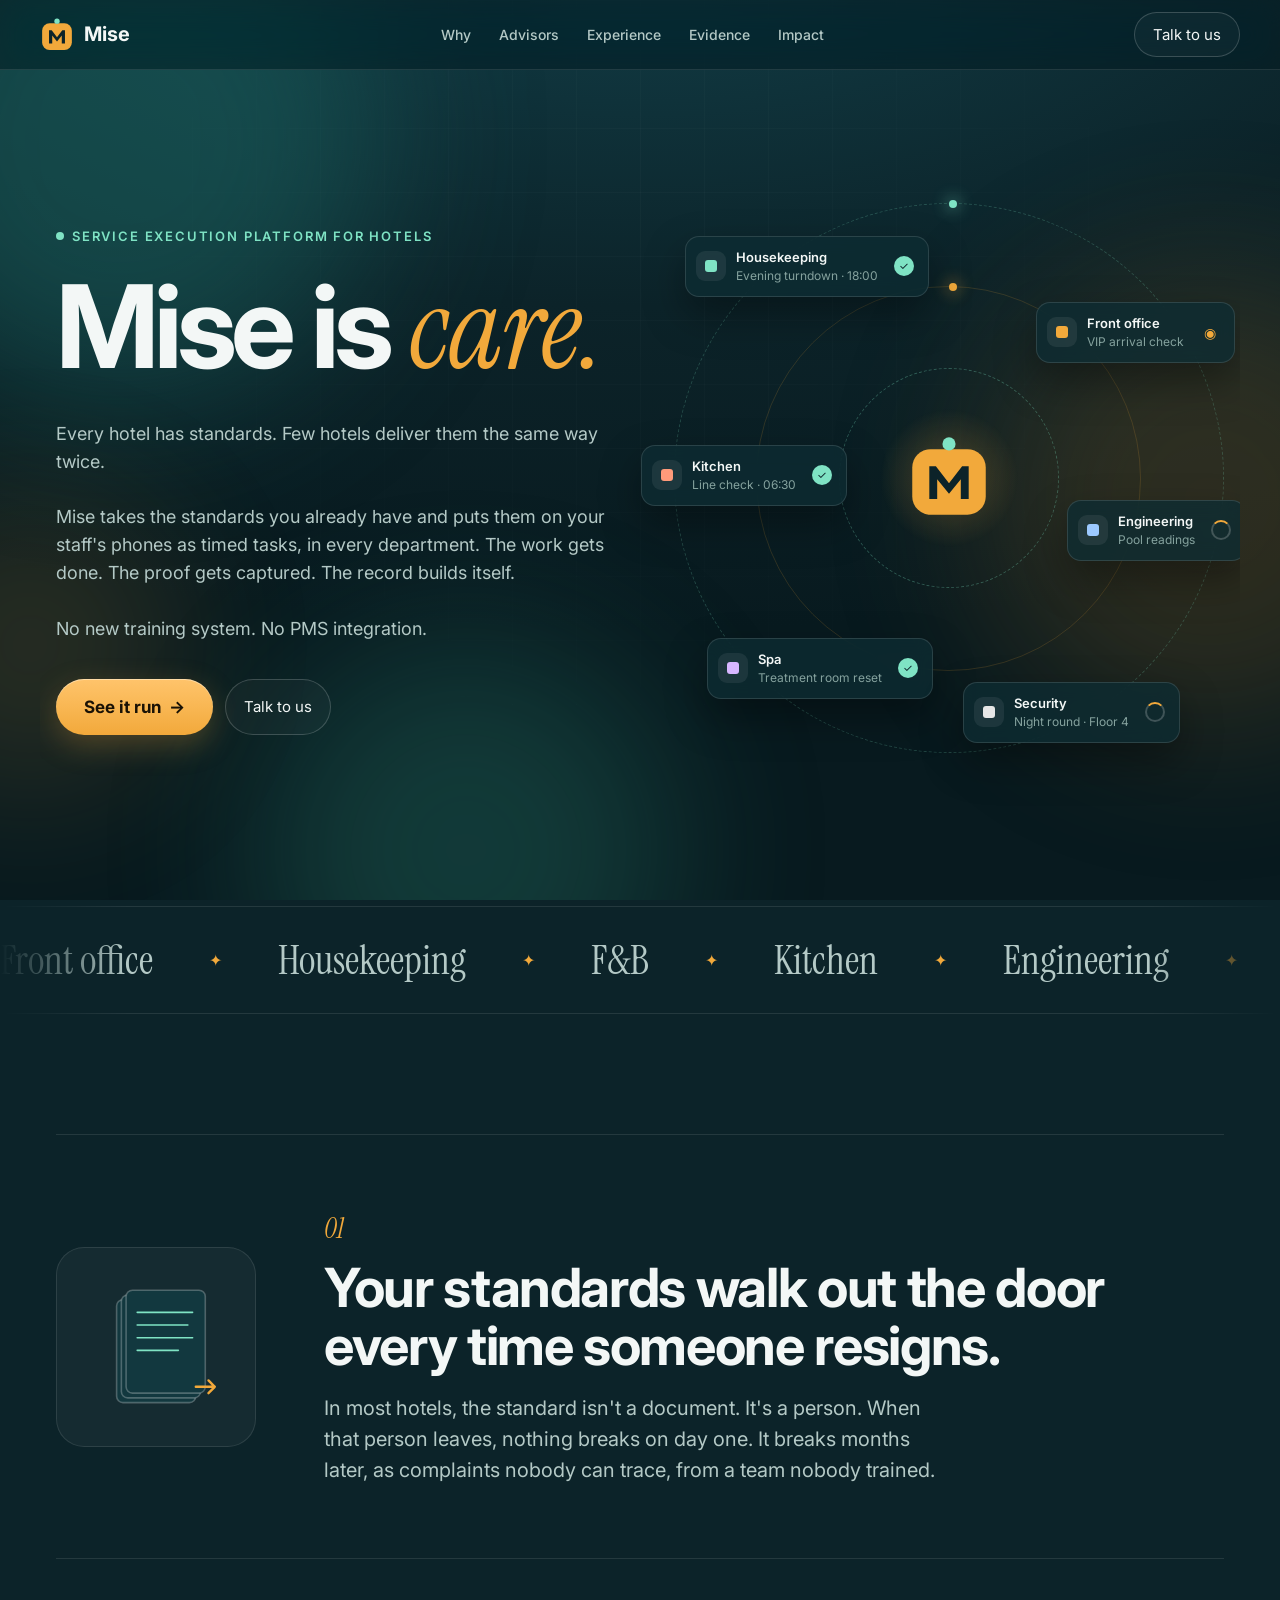
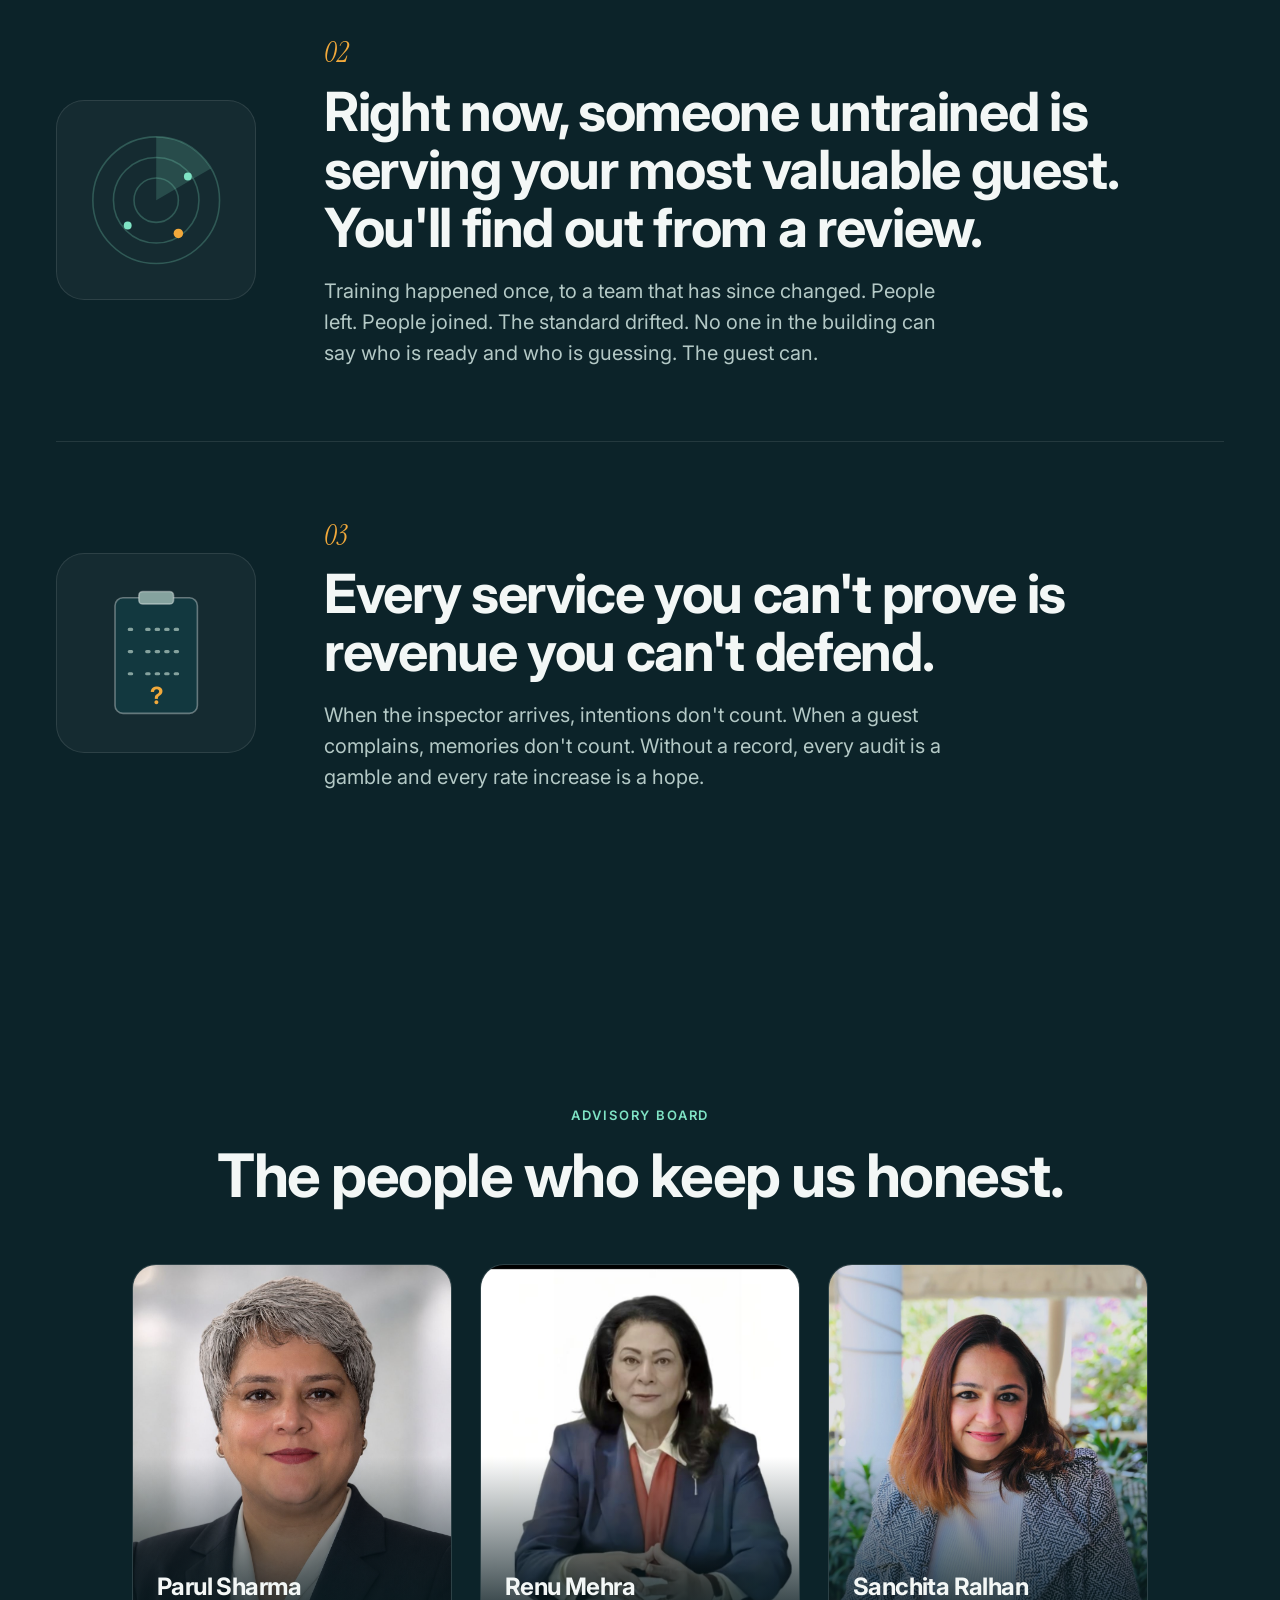
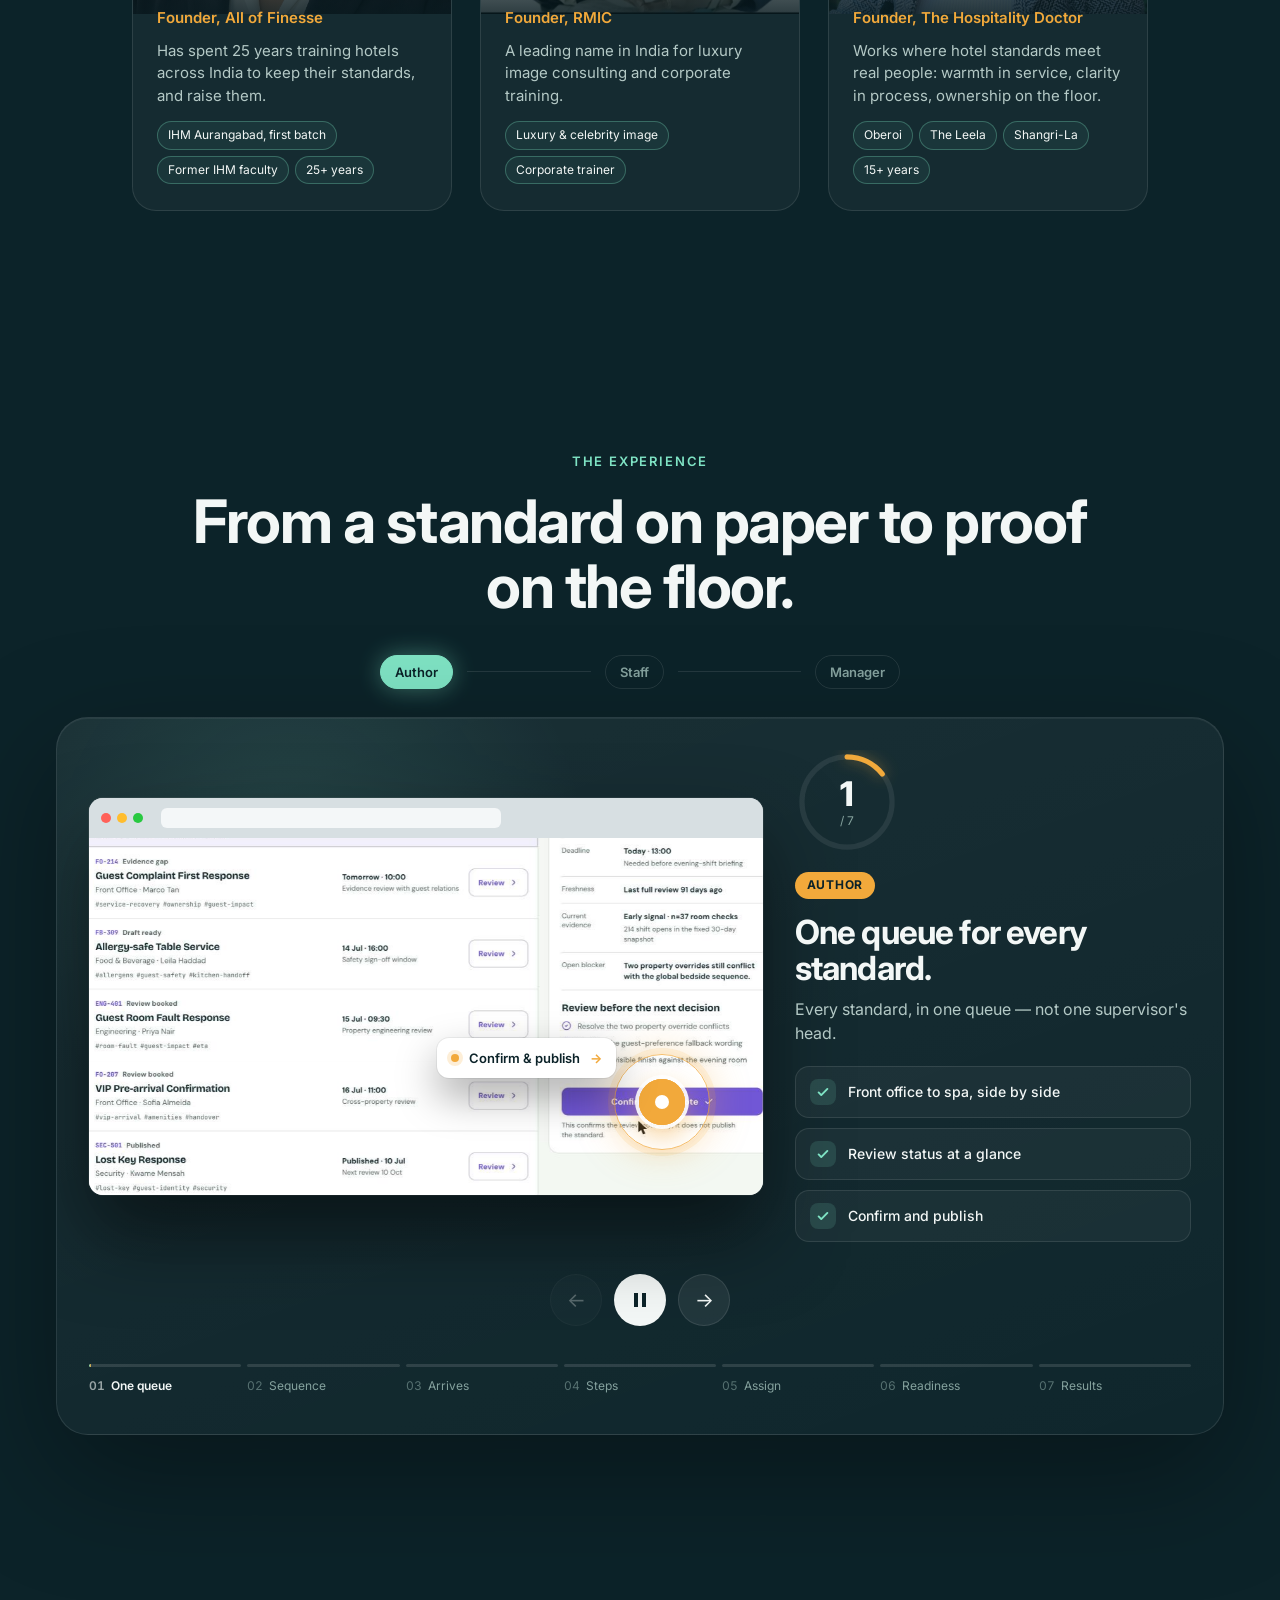
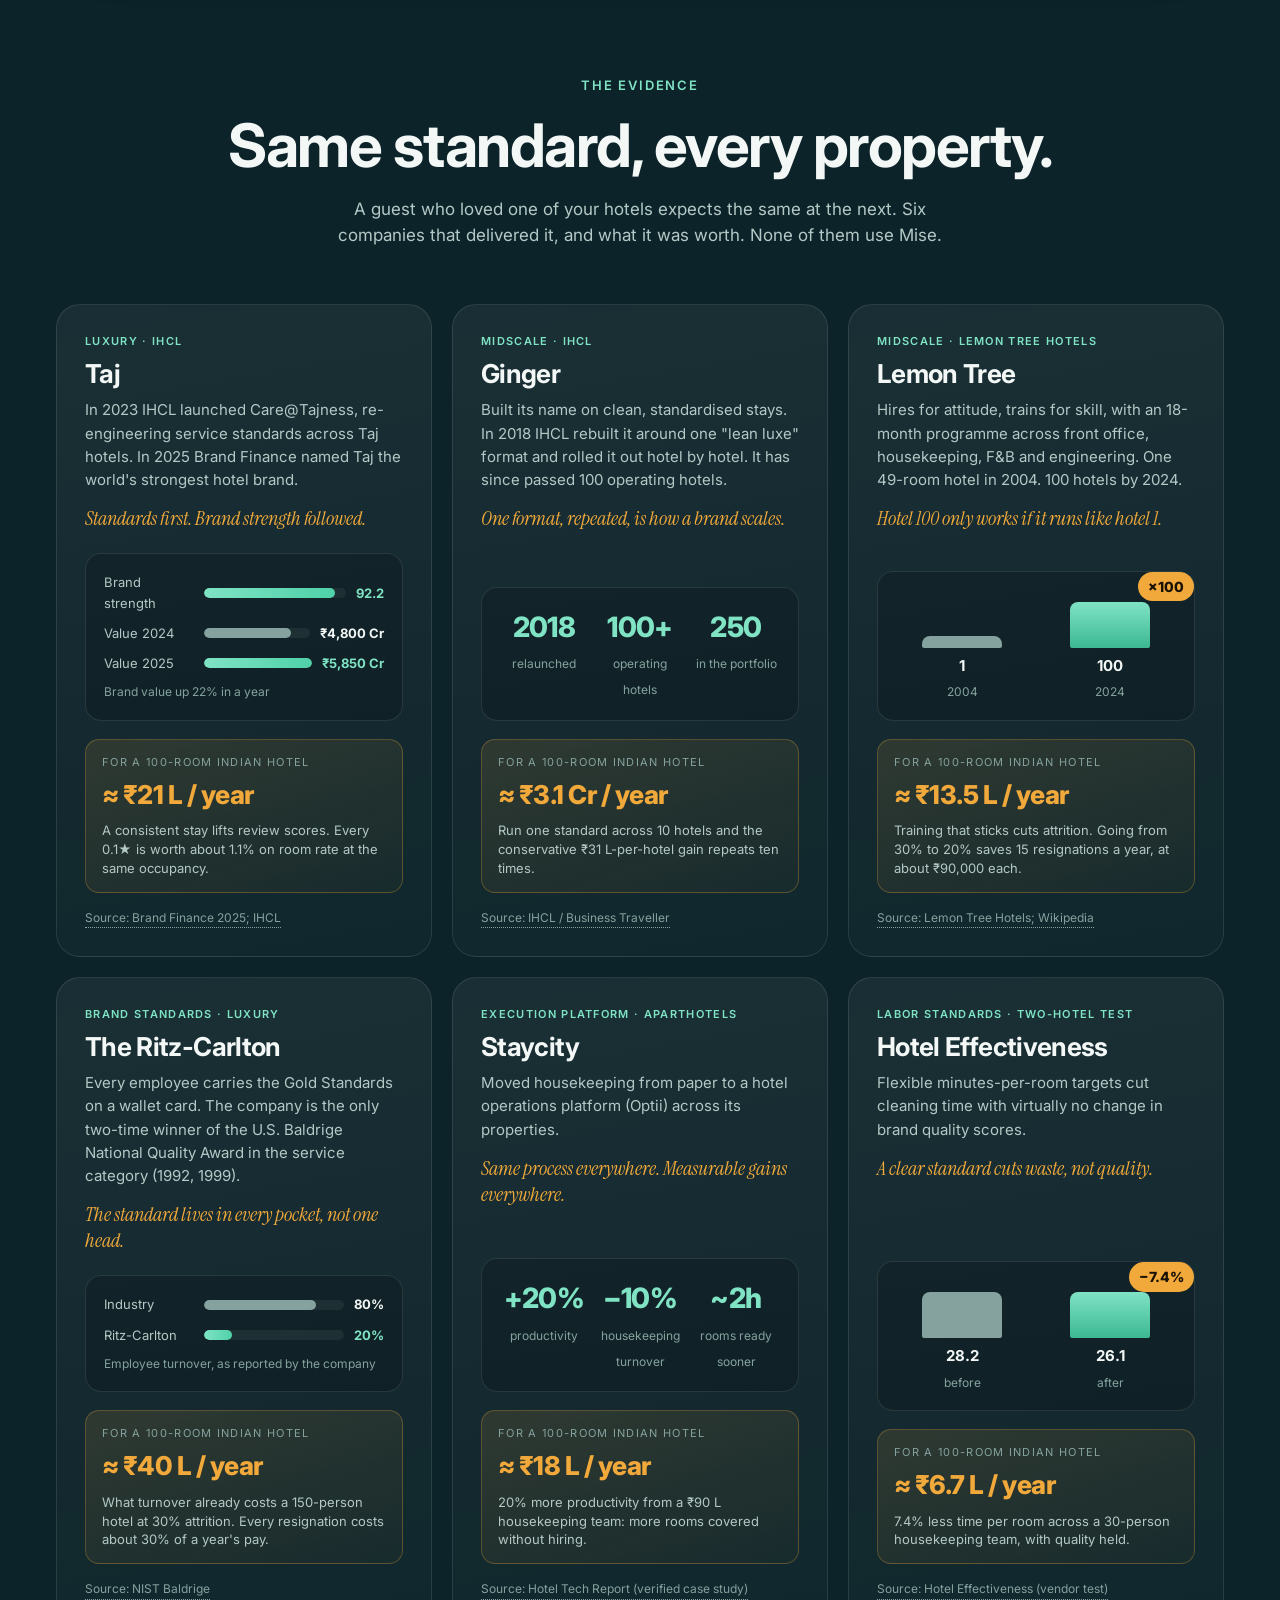
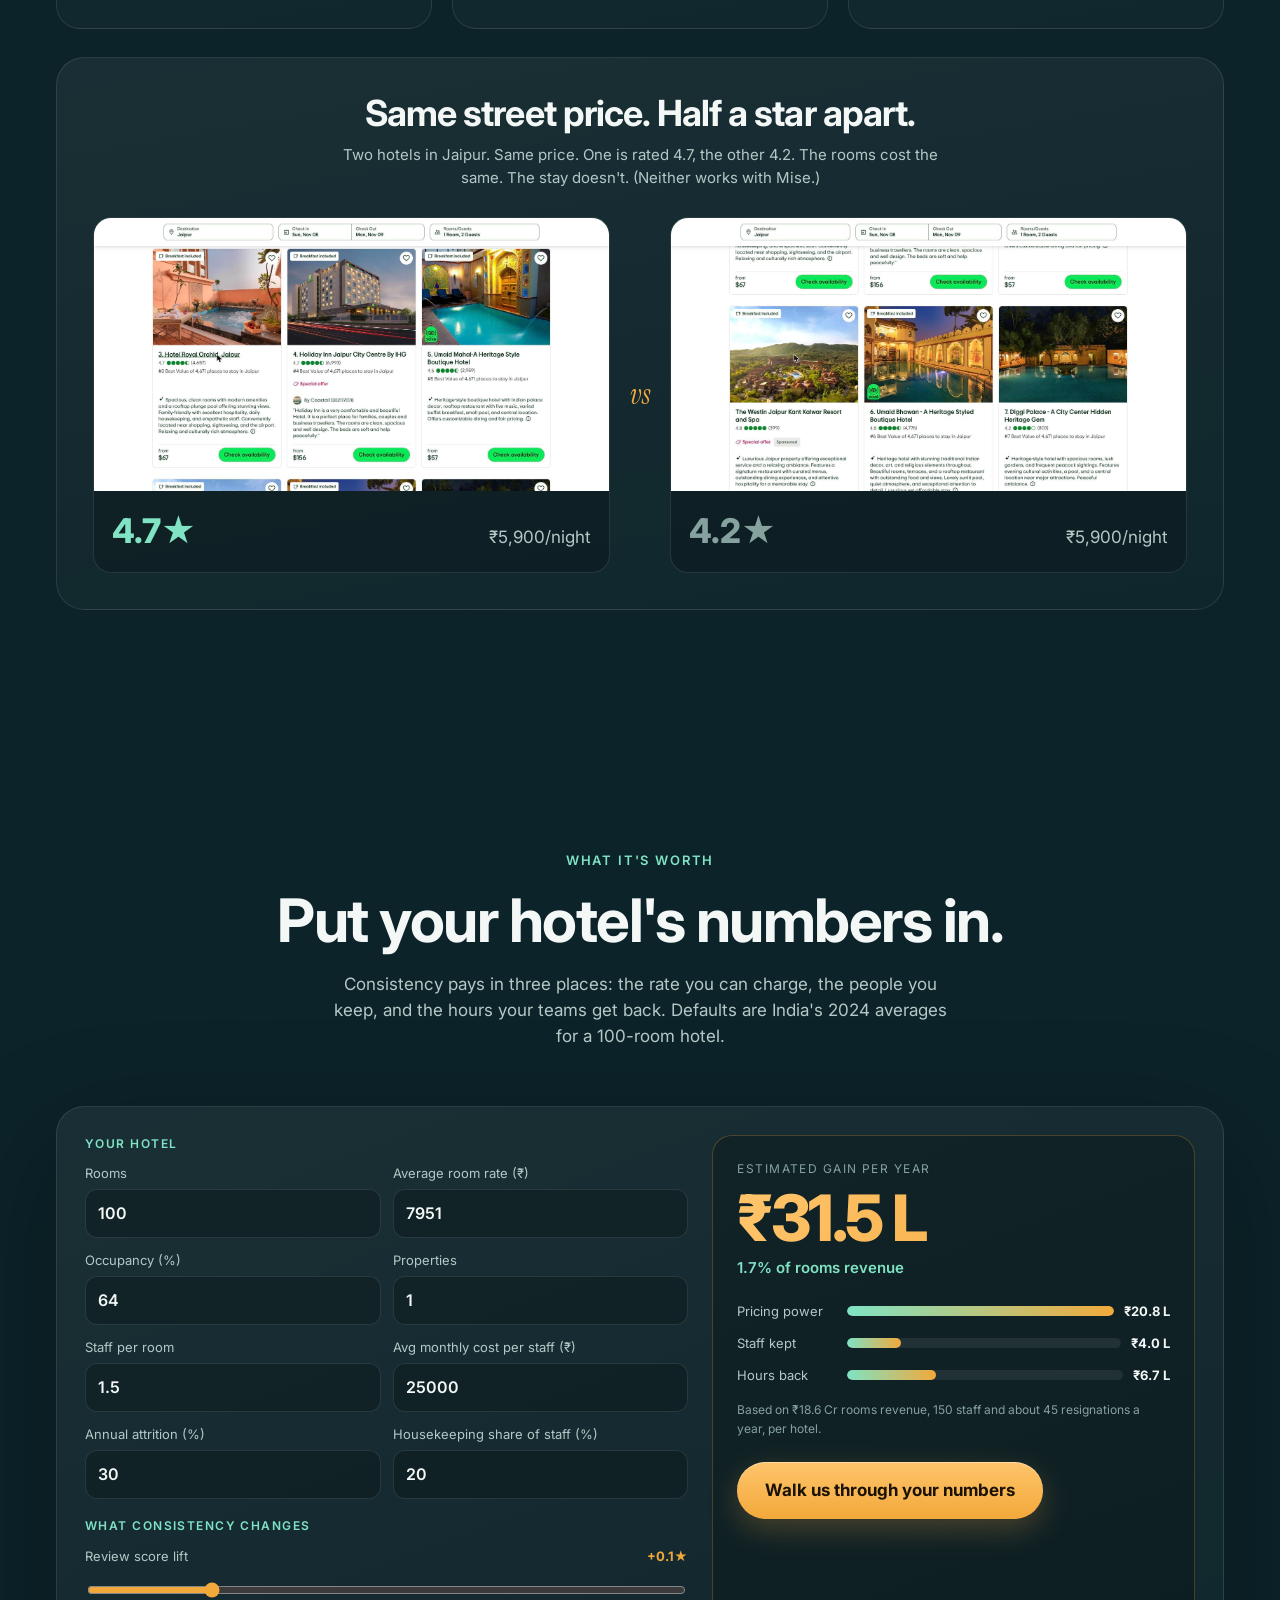
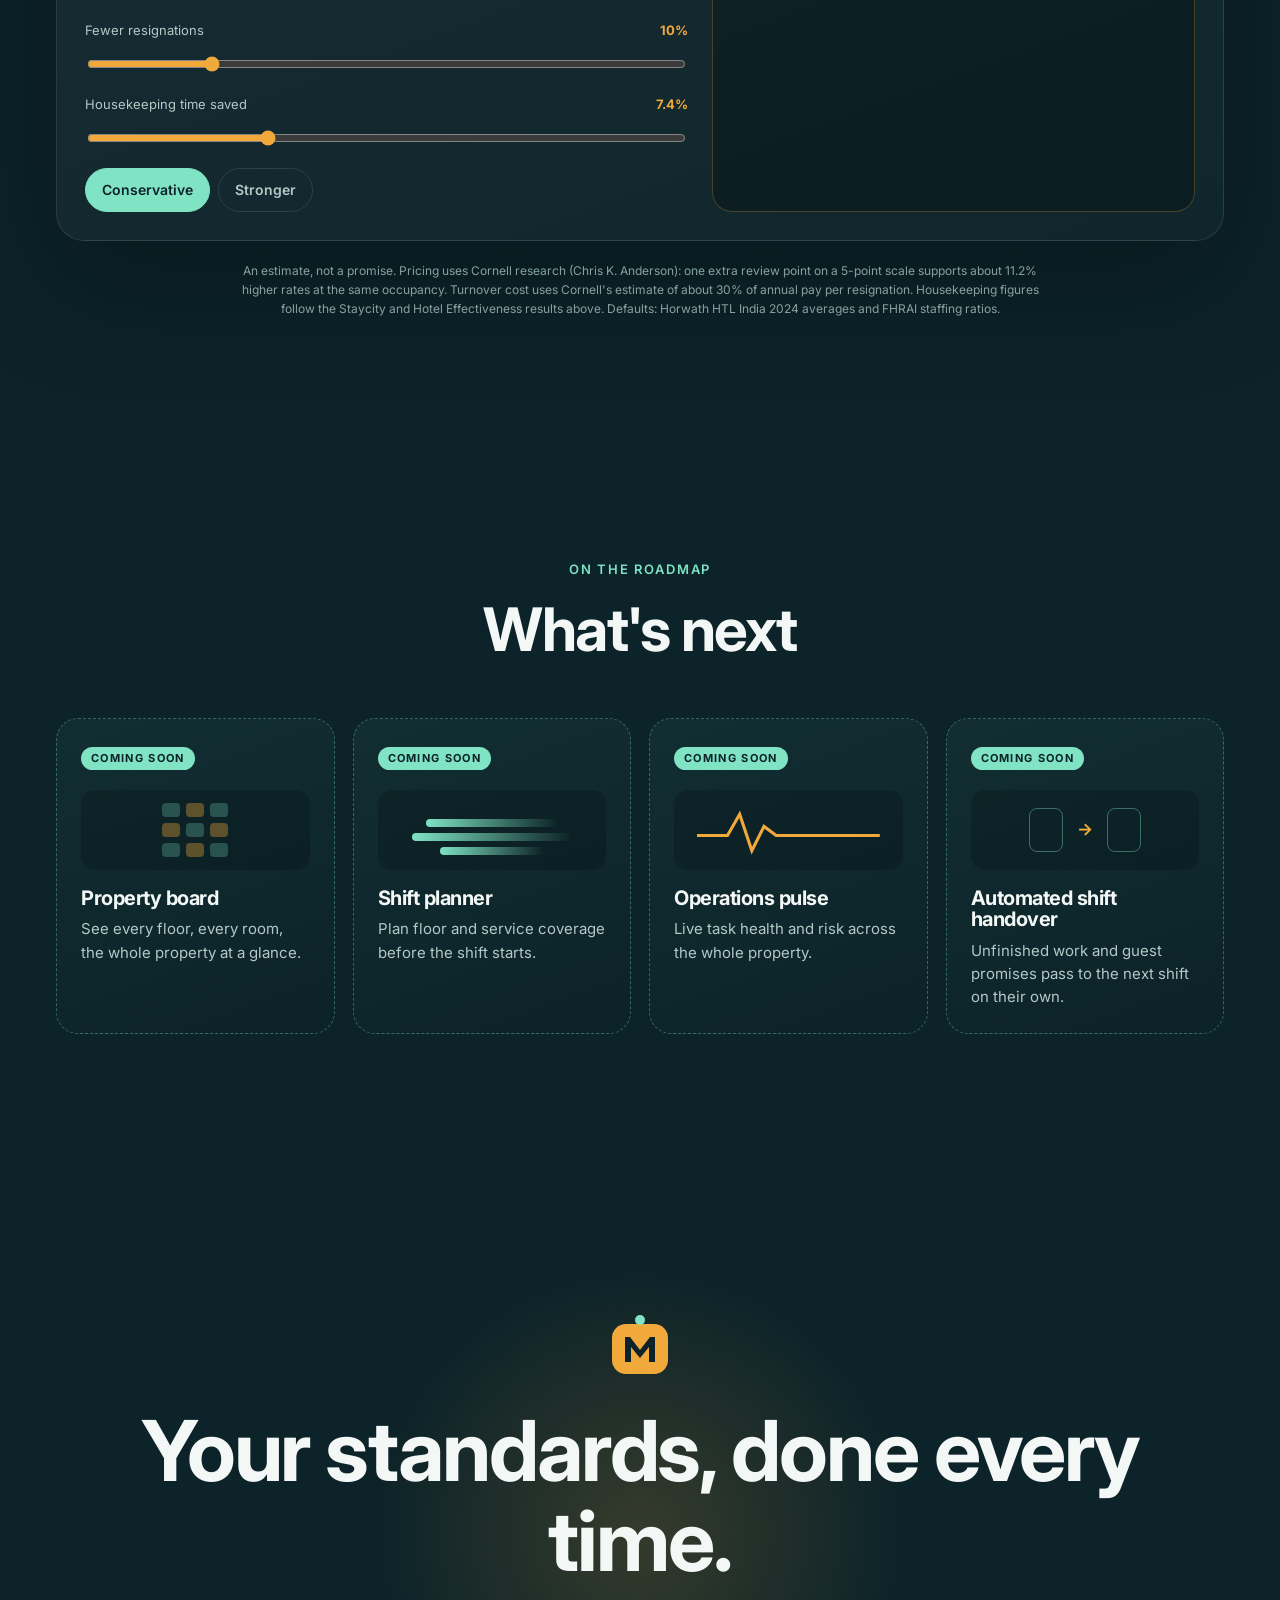
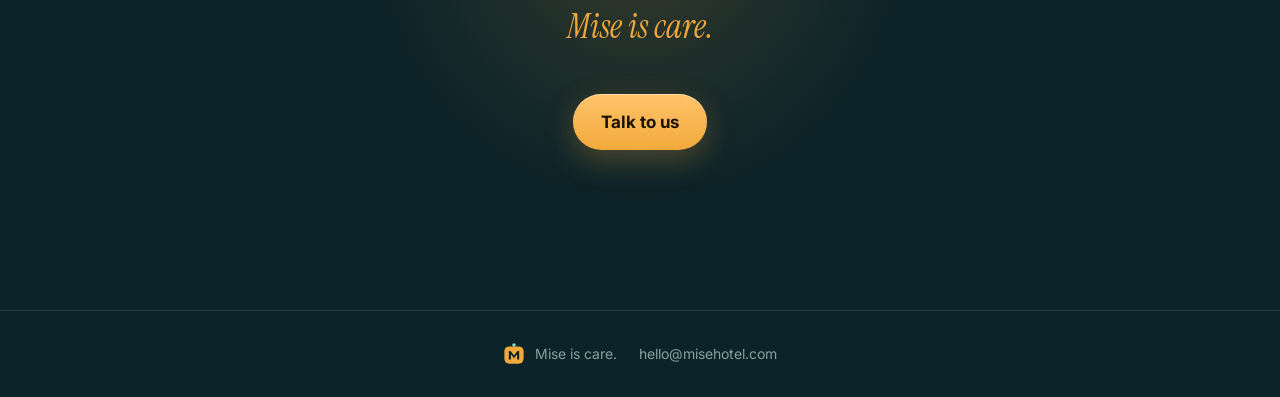
==== commit 4def339c: "Add impact calculator and per-case financial impact Each case study now shows what its result is wor" ====
--- a/public/index.html
+++ b/public/index.html
@@ -11,6 +11,7 @@
 <link rel="preconnect" href="https://fonts.gstatic.com" crossorigin>
 <link href="https://fonts.googleapis.com/css2?family=Inter:wght@400;500;600;700;800&family=Instrument+Serif:ital@0;1&display=swap" rel="stylesheet">
 <link rel="stylesheet" href="styles.css">
+<link rel="stylesheet" href="calculator.css">
 </head>
 <body>
 <a class="skip" href="#main">Skip to content</a>
@@ -26,7 +27,7 @@
     <img src="logo.svg" alt="" width="34" height="34"><span>Mise</span>
   </a>
   <nav class="nav" aria-label="Sections">
-    <a href="#problems">Why</a><a href="#advisors">Advisors</a><a href="#journey">Experience</a><a href="#evidence">Evidence</a>
+    <a href="#problems">Why</a><a href="#advisors">Advisors</a><a href="#journey">Experience</a><a href="#evidence">Evidence</a><a href="#impact">Impact</a>
   </nav>
   <a class="btn btn-ghost" href="mailto:hello@misehotel.com">Talk to us</a>
 </header>
@@ -186,6 +187,7 @@
           <div class="bar-row hi"><span>Value 2025</span><div class="bar"><i style="--w:100%"></i></div><b>₹5,850 Cr</b></div>
           <p class="viz-cap">Brand value up <span class="count" data-to="22">0</span>% in a year</p>
         </div>
+        <div class="impact"><span class="impact-label">For a 100-room Indian hotel</span><b class="impact-num">≈ ₹21 L / year</b><p>A consistent stay lifts review scores. Every 0.1★ is worth about 1.1% on room rate at the same occupancy.</p></div>
         <a class="src" href="https://brandfinance.com/press-releases/taj-retains-title-as-the-worlds-strongest-hotel-brand-ranked-in-2025" target="_blank" rel="noopener">Source: Brand Finance 2025; IHCL</a>
       </article>
 
@@ -198,6 +200,7 @@
           <div class="stat"><b><span class="count" data-to="100">0</span>+</b><span>operating hotels</span></div>
           <div class="stat"><b><span class="count" data-to="250">0</span></b><span>in the portfolio</span></div>
         </div>
+        <div class="impact"><span class="impact-label">For a 100-room Indian hotel</span><b class="impact-num">≈ ₹3.1 Cr / year</b><p>Run one standard across 10 hotels and the conservative ₹31 L-per-hotel gain repeats ten times.</p></div>
         <a class="src" href="https://www.businesstraveller.com/business-travel/ihcl-unveils-its-flagship-ginger-at-mumbai-airport/" target="_blank" rel="noopener">Source: IHCL / Business Traveller</a>
       </article>
 
@@ -210,6 +213,7 @@
           <div class="drop-col hi"><i style="--h:100%"></i><b>100</b><span>2024</span></div>
           <div class="drop-badge">×<span class="count" data-to="100">0</span></div>
         </div>
+        <div class="impact"><span class="impact-label">For a 100-room Indian hotel</span><b class="impact-num">≈ ₹13.5 L / year</b><p>Training that sticks cuts attrition. Going from 30% to 20% saves 15 resignations a year, at about ₹90,000 each.</p></div>
         <a class="src" href="https://en.wikipedia.org/wiki/Lemon_Tree_Hotels" target="_blank" rel="noopener">Source: Lemon Tree Hotels; Wikipedia</a>
       </article>
 
@@ -222,6 +226,7 @@
           <div class="bar-row hi"><span>Ritz-Carlton</span><div class="bar"><i style="--w:20%"></i></div><b><span class="count" data-to="20">0</span>%</b></div>
           <p class="viz-cap">Employee turnover, as reported by the company</p>
         </div>
+        <div class="impact"><span class="impact-label">For a 100-room Indian hotel</span><b class="impact-num">≈ ₹40 L / year</b><p>What turnover already costs a 150-person hotel at 30% attrition. Every resignation costs about 30% of a year's pay.</p></div>
         <a class="src" href="https://www.nist.gov/blogs/blogrige/customer-really-always-right-hotel-company-invests-its-employees-first" target="_blank" rel="noopener">Source: NIST Baldrige</a>
       </article>
 
@@ -234,6 +239,7 @@
           <div class="stat"><b>−<span class="count" data-to="10">0</span>%</b><span>housekeeping turnover</span></div>
           <div class="stat"><b>~<span class="count" data-to="2">0</span>h</b><span>rooms ready sooner</span></div>
         </div>
+        <div class="impact"><span class="impact-label">For a 100-room Indian hotel</span><b class="impact-num">≈ ₹18 L / year</b><p>20% more productivity from a ₹90 L housekeeping team: more rooms covered without hiring.</p></div>
         <a class="src" href="https://hoteltechreport.com/success-stories/marketing/optii/staycity-aparthotels" target="_blank" rel="noopener">Source: Hotel Tech Report (verified case study)</a>
       </article>
 
@@ -246,6 +252,7 @@
           <div class="drop-col hi"><i style="--h:92.6%"></i><b>26.1</b><span>after</span></div>
           <div class="drop-badge">−<span class="count" data-to="7.4" data-dec="1">0</span>%</div>
         </div>
+        <div class="impact"><span class="impact-label">For a 100-room Indian hotel</span><b class="impact-num">≈ ₹6.7 L / year</b><p>7.4% less time per room across a 30-person housekeeping team, with quality held.</p></div>
         <a class="src" href="https://info.hoteleffectiveness.com/hubfs/Housekeeping_Case_Study-6.pdf" target="_blank" rel="noopener">Source: Hotel Effectiveness (vendor test)</a>
       </article>
     </div>
@@ -269,6 +276,56 @@
     </div>
   </section>
 
+  <!-- Impact calculator -->
+  <section id="impact" class="calc-section" aria-labelledby="calc-title">
+    <p class="eyebrow center">What it's worth</p>
+    <h2 id="calc-title" class="section-title">Put your hotel's numbers in.</h2>
+    <p class="section-sub">Consistency pays in three places: the rate you can charge, the people you keep, and the hours your teams get back. Defaults are India's 2024 averages for a 100-room hotel.</p>
+
+    <div class="calc reveal">
+      <form class="calc-inputs" id="calcForm" onsubmit="return false">
+        <fieldset>
+          <legend>Your hotel</legend>
+          <label>Rooms <input type="number" name="rooms" value="100" min="1" step="1" inputmode="numeric"></label>
+          <label>Average room rate (₹) <input type="number" name="adr" value="7951" min="0" step="100" inputmode="numeric"></label>
+          <label>Occupancy (%) <input type="number" name="occ" value="64" min="0" max="100" step="1" inputmode="numeric"></label>
+          <label>Properties <input type="number" name="props" value="1" min="1" step="1" inputmode="numeric"></label>
+          <label>Staff per room <input type="number" name="spr" value="1.5" min="0" step="0.1" inputmode="decimal"></label>
+          <label>Avg monthly cost per staff (₹) <input type="number" name="pay" value="25000" min="0" step="1000" inputmode="numeric"></label>
+          <label>Annual attrition (%) <input type="number" name="attr" value="30" min="0" max="200" step="1" inputmode="numeric"></label>
+          <label>Housekeeping share of staff (%) <input type="number" name="hk" value="20" min="0" max="100" step="1" inputmode="numeric"></label>
+        </fieldset>
+        <fieldset class="calc-levers">
+          <legend>What consistency changes</legend>
+          <label class="range">Review score lift <output data-for="lift">+0.1★</output>
+            <input type="range" name="lift" min="0" max="0.5" step="0.05" value="0.1"></label>
+          <label class="range">Fewer resignations <output data-for="ret">10%</output>
+            <input type="range" name="ret" min="0" max="50" step="1" value="10"></label>
+          <label class="range">Housekeeping time saved <output data-for="prod">7.4%</output>
+            <input type="range" name="prod" min="0" max="25" step="0.1" value="7.4"></label>
+          <div class="calc-presets" role="group" aria-label="Scenario">
+            <button type="button" data-preset="conservative" aria-pressed="true">Conservative</button>
+            <button type="button" data-preset="strong" aria-pressed="false">Stronger</button>
+          </div>
+        </fieldset>
+      </form>
+
+      <div class="calc-out" aria-live="polite">
+        <span class="calc-out-label">Estimated gain per year</span>
+        <b class="calc-total" id="calcTotal">₹31.5 L</b>
+        <span class="calc-pct" id="calcPct">1.7% of rooms revenue</span>
+        <ul class="calc-bars">
+          <li><span>Pricing power</span><div class="cbar"><i id="barPrice"></i></div><b id="valPrice"></b></li>
+          <li><span>Staff kept</span><div class="cbar"><i id="barRet"></i></div><b id="valRet"></b></li>
+          <li><span>Hours back</span><div class="cbar"><i id="barProd"></i></div><b id="valProd"></b></li>
+        </ul>
+        <p class="calc-base" id="calcBase"></p>
+        <a class="btn btn-primary" href="mailto:hello@misehotel.com?subject=Mise%20impact%20estimate">Walk us through your numbers</a>
+      </div>
+    </div>
+    <p class="calc-note">An estimate, not a promise. Pricing uses Cornell research (Chris K. Anderson): one extra review point on a 5-point scale supports about 11.2% higher rates at the same occupancy. Turnover cost uses Cornell's estimate of about 30% of annual pay per resignation. Housekeeping figures follow the Staycity and Hotel Effectiveness results above. Defaults: Horwath HTL India 2024 averages and FHRAI staffing ratios.</p>
+  </section>
+
   <!-- Coming soon -->
   <section id="soon" class="soon" aria-labelledby="soon-title">
     <p class="eyebrow center">On the roadmap</p>
@@ -297,5 +354,6 @@
 
 <script src="journey-data.js"></script>
 <script src="app.js"></script>
+<script src="calculator.js"></script>
 </body>
 </html>
--- a/public/calculator.css
+++ b/public/calculator.css
@@ -0,0 +1,43 @@
+/* Financial impact: per-case boxes and the calculator */
+.impact { margin-top: 18px; padding: 14px 16px; border-radius: 14px; background: linear-gradient(160deg, rgba(242,169,59,.12), rgba(242,169,59,.03)); border: 1px solid rgba(242,169,59,.28); }
+.impact-label { display: block; font-size: 11px; letter-spacing: .12em; text-transform: uppercase; color: var(--ink-3); }
+.impact-num { display: block; margin: 4px 0 6px; font-size: 26px; font-weight: 800; letter-spacing: -.02em; color: var(--amber); }
+.impact p { margin: 0; font-size: 13px; line-height: 1.45; color: var(--ink-2); }
+
+.calc { display: grid; grid-template-columns: minmax(0, 1.25fr) minmax(0, 1fr); gap: 24px; padding: 28px; border-radius: 28px; background: linear-gradient(160deg, rgba(255,255,255,.06), rgba(255,255,255,.015)); border: 1px solid var(--line); box-shadow: 0 40px 120px rgba(0,0,0,.3); }
+.calc-inputs { display: grid; gap: 18px; min-width: 0; }
+.calc fieldset { border: 0; margin: 0; padding: 0; display: grid; grid-template-columns: repeat(2, minmax(0, 1fr)); gap: 12px; min-width: 0; }
+.calc legend { grid-column: 1 / -1; padding: 0; margin-bottom: 10px; font-size: 12px; font-weight: 600; letter-spacing: .12em; text-transform: uppercase; color: var(--mint); }
+.calc label { display: flex; flex-direction: column; gap: 6px; font-size: 13px; color: var(--ink-2); min-width: 0; }
+.calc input[type="number"] { font: inherit; font-size: 16px; font-weight: 600; color: var(--ink); background: rgba(0,0,0,.22); border: 1px solid var(--line); border-radius: 12px; padding: 11px 12px; min-height: 44px; width: 100%; }
+.calc input[type="number"]:focus-visible { outline: 2px solid var(--mint); outline-offset: 1px; border-color: transparent; }
+.calc-levers { grid-template-columns: 1fr !important; }
+.calc .range { flex-direction: row; flex-wrap: wrap; align-items: center; justify-content: space-between; }
+.calc .range output { font-weight: 700; color: var(--amber); }
+.calc input[type="range"] { width: 100%; accent-color: var(--amber); min-height: 32px; }
+.calc-presets { display: flex; gap: 8px; }
+.calc-presets button { font: inherit; font-size: 14px; font-weight: 600; cursor: pointer; padding: 10px 16px; min-height: 44px; border-radius: 999px; border: 1px solid var(--line); background: transparent; color: var(--ink-2); transition: all .2s; }
+.calc-presets button[aria-pressed="true"] { background: var(--mint); border-color: var(--mint); color: var(--bg); }
+
+.calc-out { display: flex; flex-direction: column; padding: 24px; border-radius: 20px; background: rgba(0,0,0,.22); border: 1px solid rgba(242,169,59,.25); min-width: 0; }
+.calc-out-label { font-size: 12px; letter-spacing: .12em; text-transform: uppercase; color: var(--ink-3); }
+.calc-total { font-size: clamp(40px, 6vw, 64px); font-weight: 800; letter-spacing: -.04em; line-height: 1.05; margin: 6px 0 4px; background: linear-gradient(120deg, var(--amber-2), var(--amber)); -webkit-background-clip: text; background-clip: text; color: transparent; }
+.calc-pct { color: var(--mint); font-weight: 600; font-size: 15px; }
+.calc-bars { list-style: none; padding: 0; margin: 22px 0 16px; display: grid; gap: 12px; }
+.calc-bars li { display: grid; grid-template-columns: 100px minmax(0, 1fr) auto; align-items: center; gap: 10px; font-size: 13px; color: var(--ink-2); }
+.calc-bars b { color: var(--ink); white-space: nowrap; }
+.cbar { height: 10px; border-radius: 6px; background: rgba(255,255,255,.07); overflow: hidden; }
+.cbar i { display: block; height: 100%; width: 0; border-radius: 6px; background: linear-gradient(90deg, var(--mint), var(--amber)); transition: width .5s var(--ease); }
+.calc-base { font-size: 12px; color: var(--ink-3); margin: 0 0 20px; }
+.calc-out .btn { margin-top: 4px; align-self: flex-start; }
+.calc-note { max-width: 820px; margin: 20px auto 0; text-align: center; font-size: 12px; line-height: 1.6; color: var(--ink-3); }
+
+@media (max-width: 900px) {
+  .calc { grid-template-columns: minmax(0, 1fr); padding: 18px; }
+}
+@media (max-width: 420px) {
+  .calc fieldset { grid-template-columns: minmax(0, 1fr); }
+  .calc-bars li { grid-template-columns: 84px minmax(0, 1fr) auto; }
+  .calc-out .btn { align-self: stretch; }
+}
+@media (prefers-reduced-motion: reduce) { .cbar i { transition: none; } }
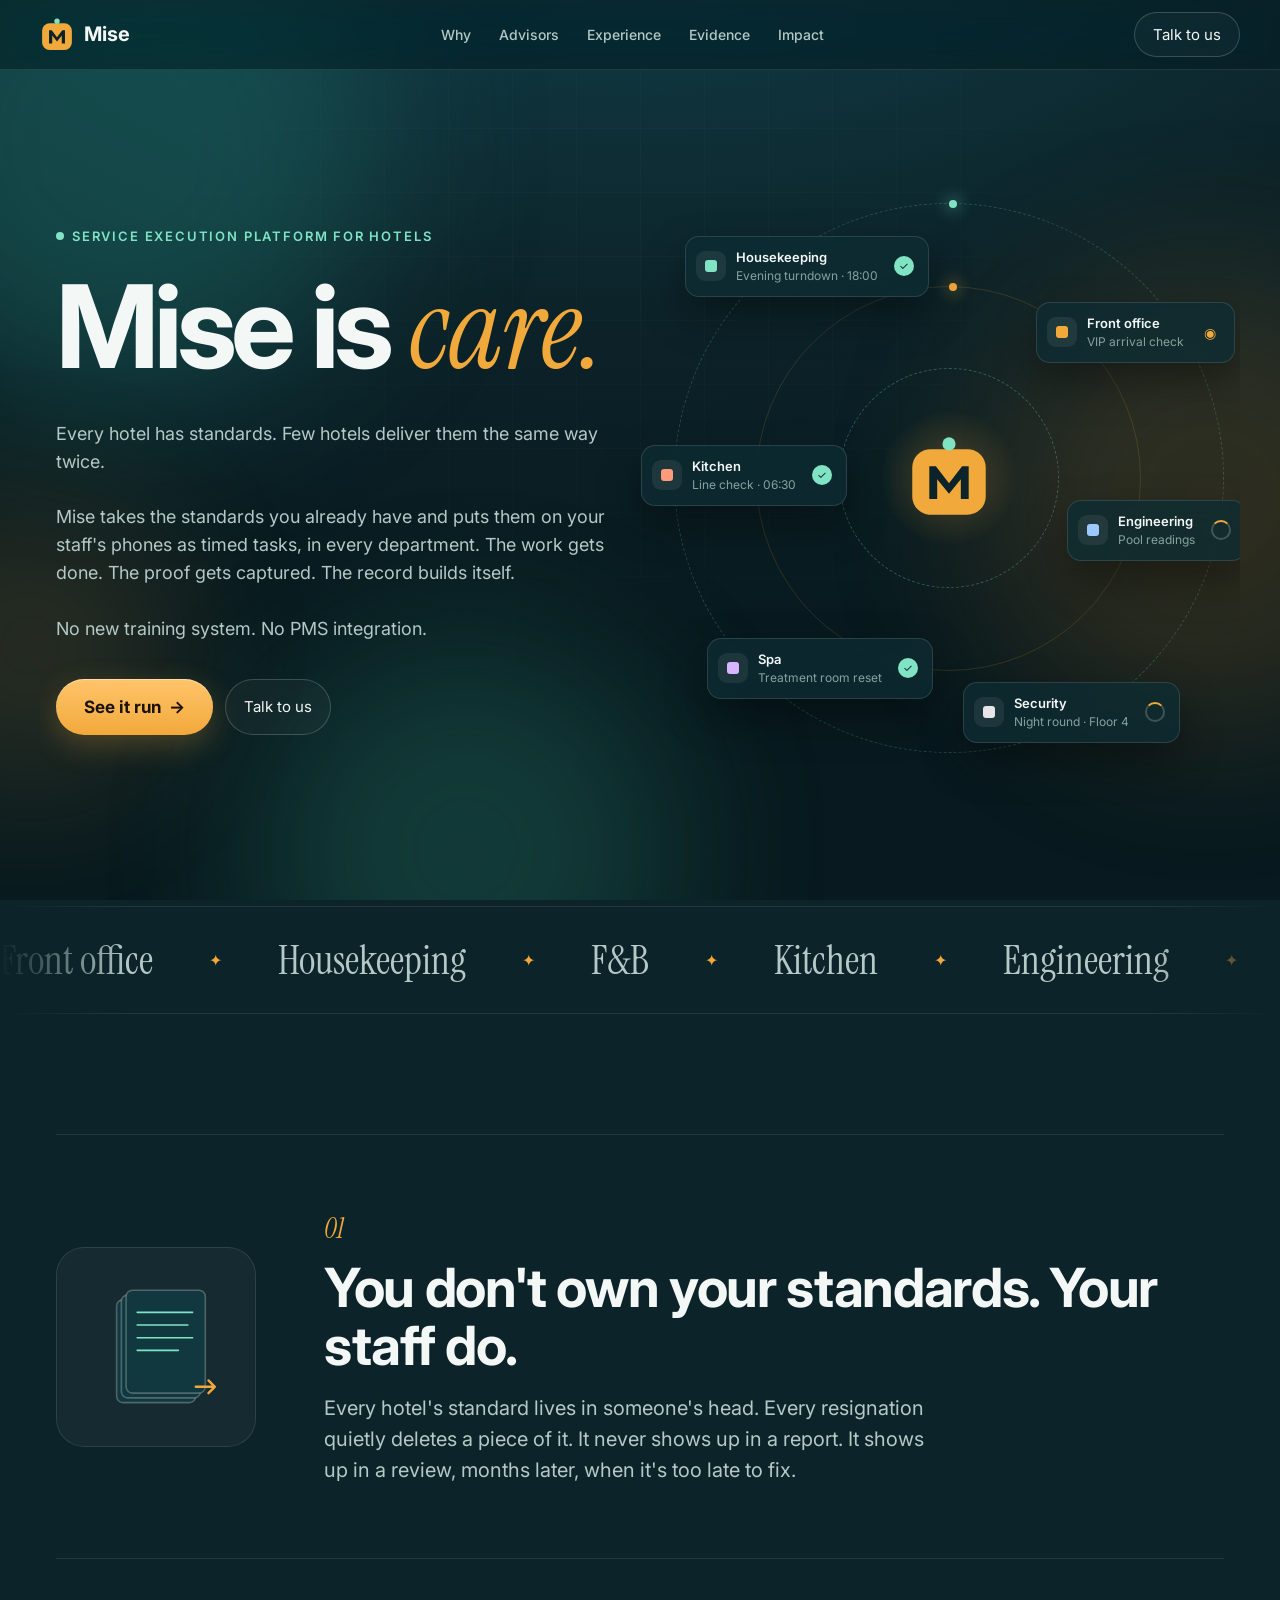
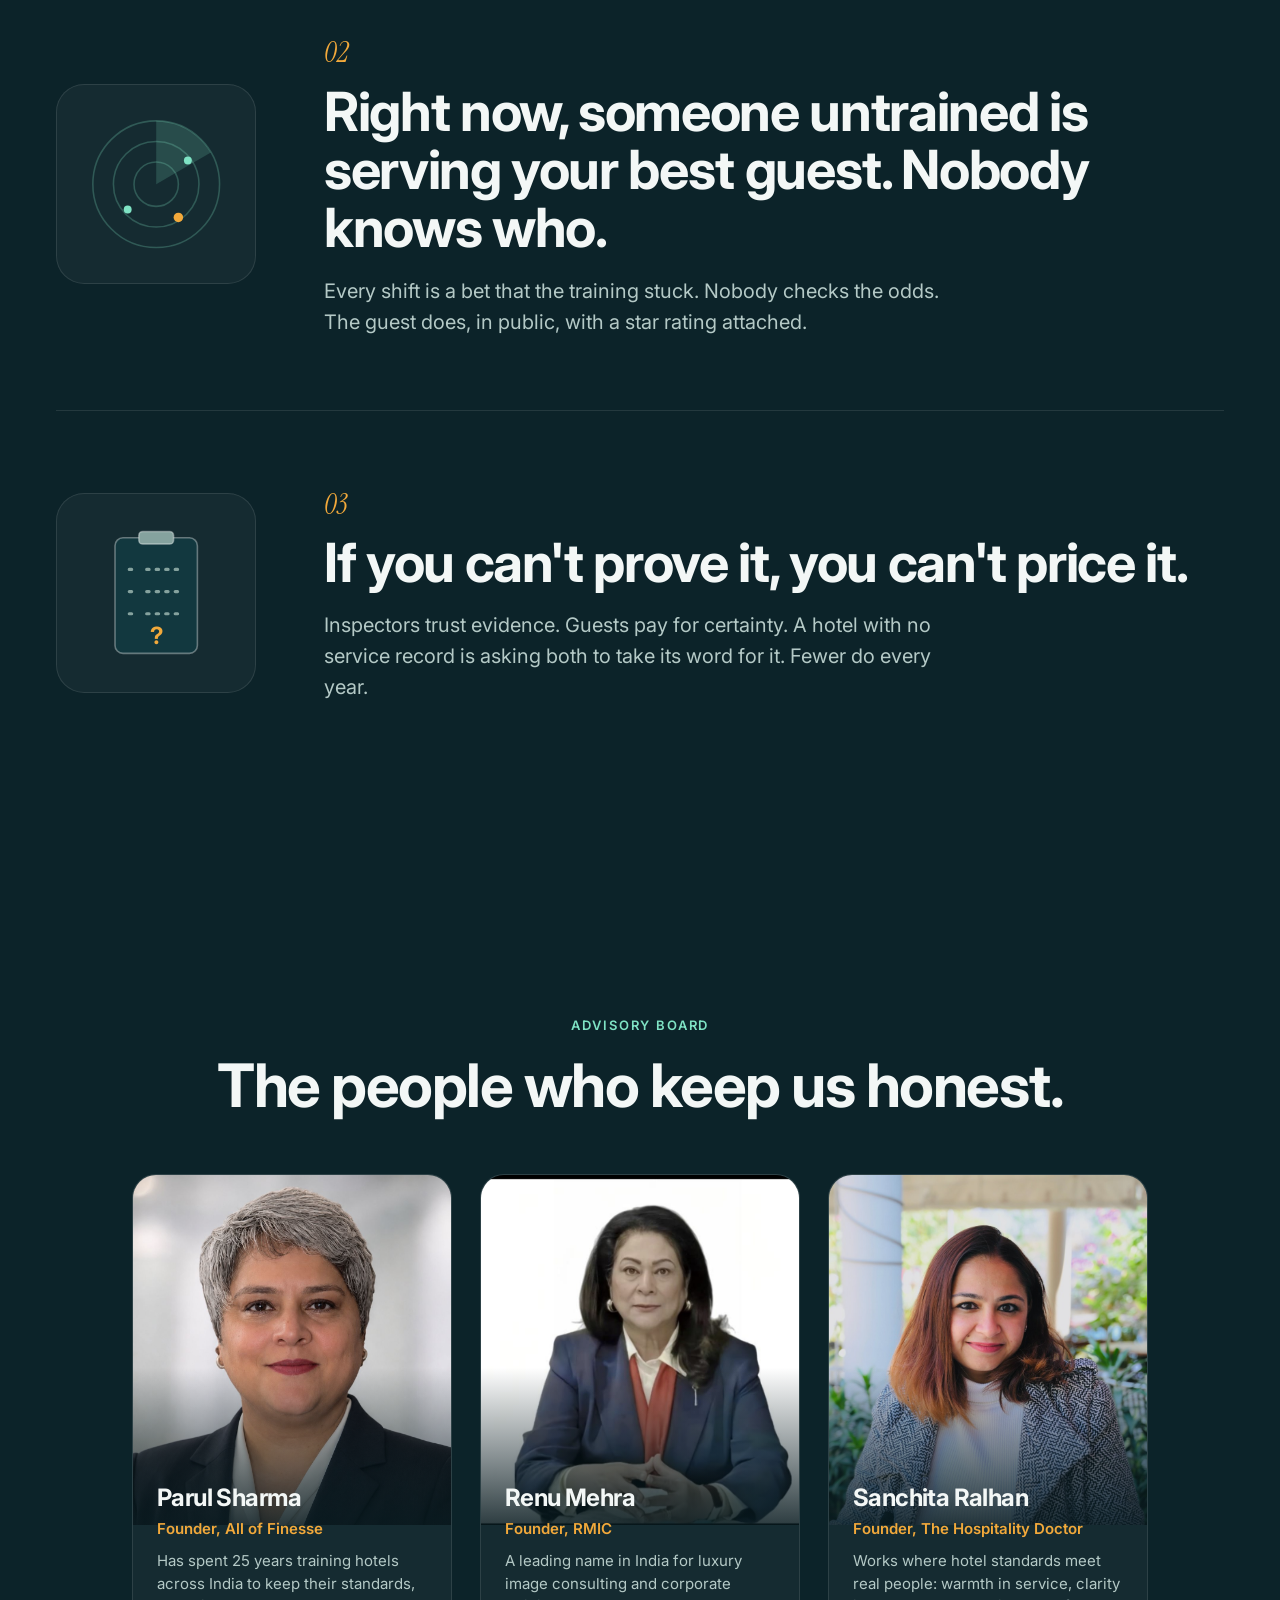
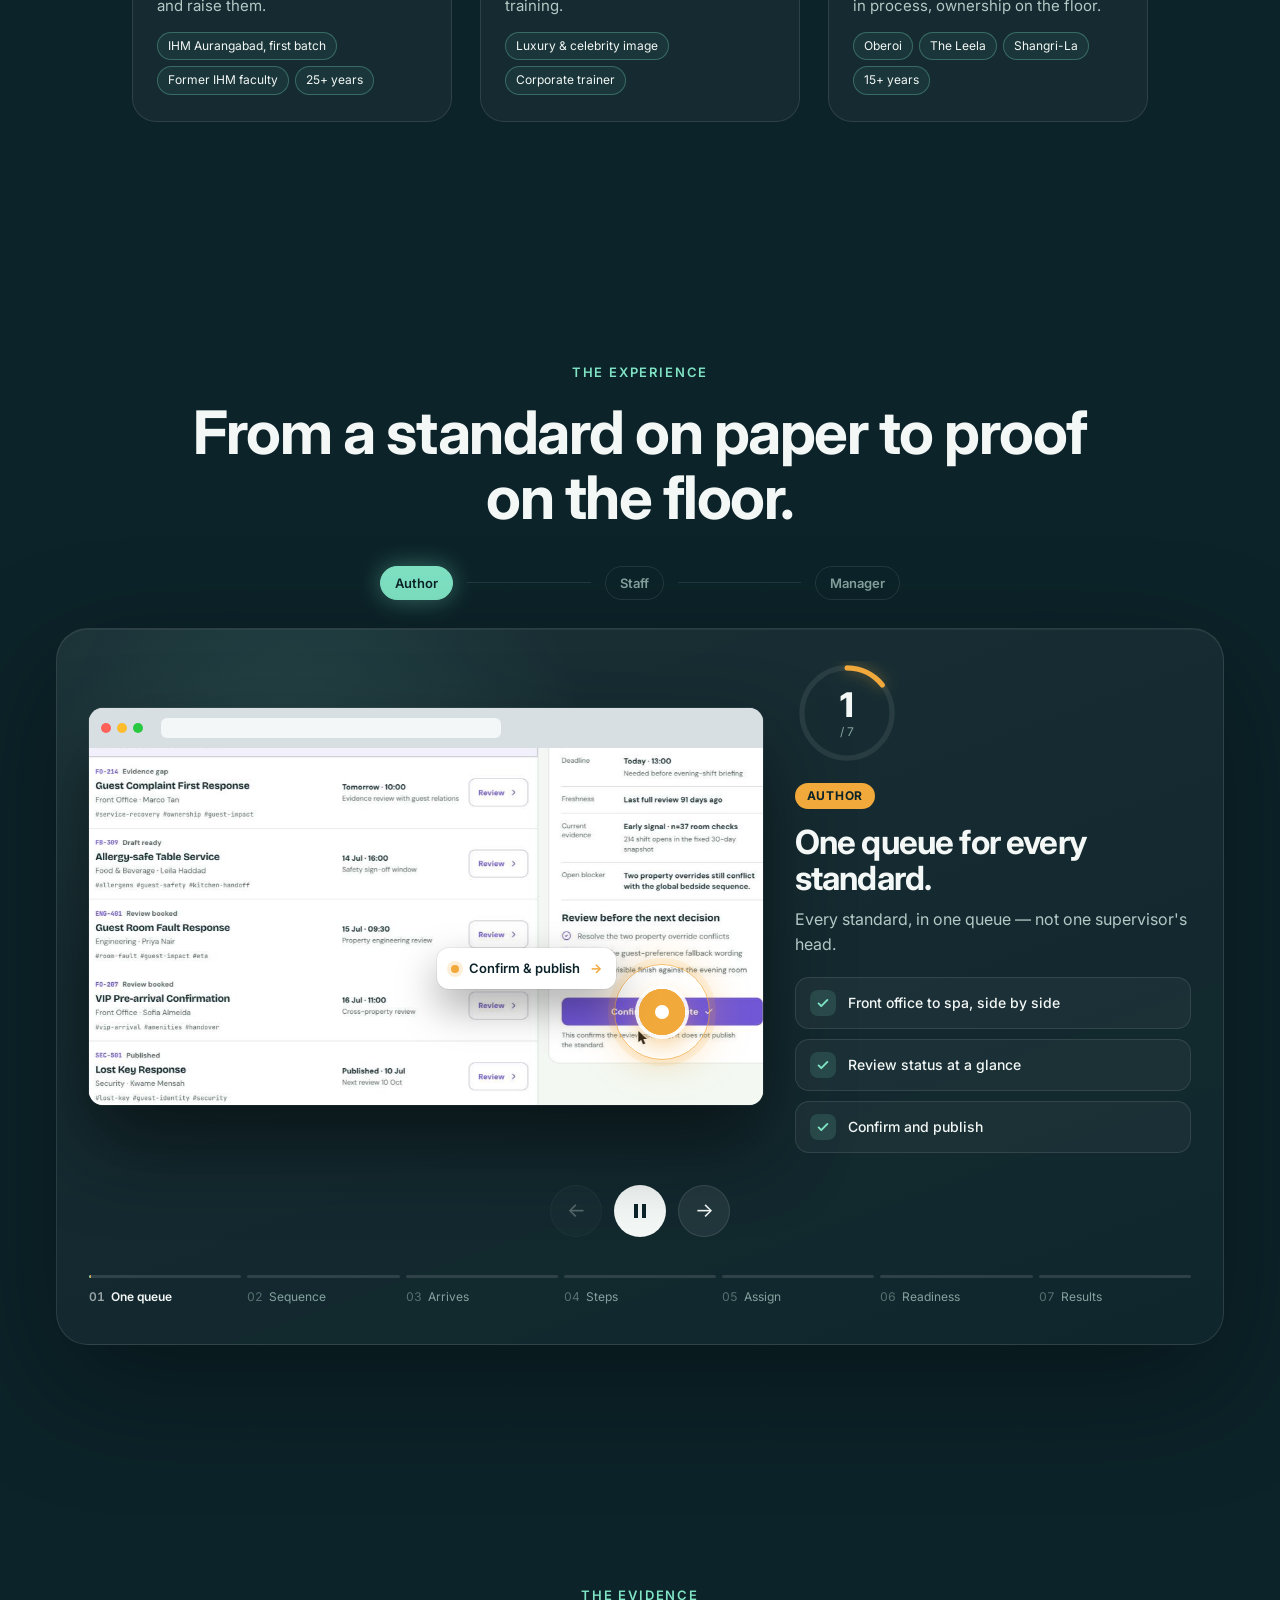
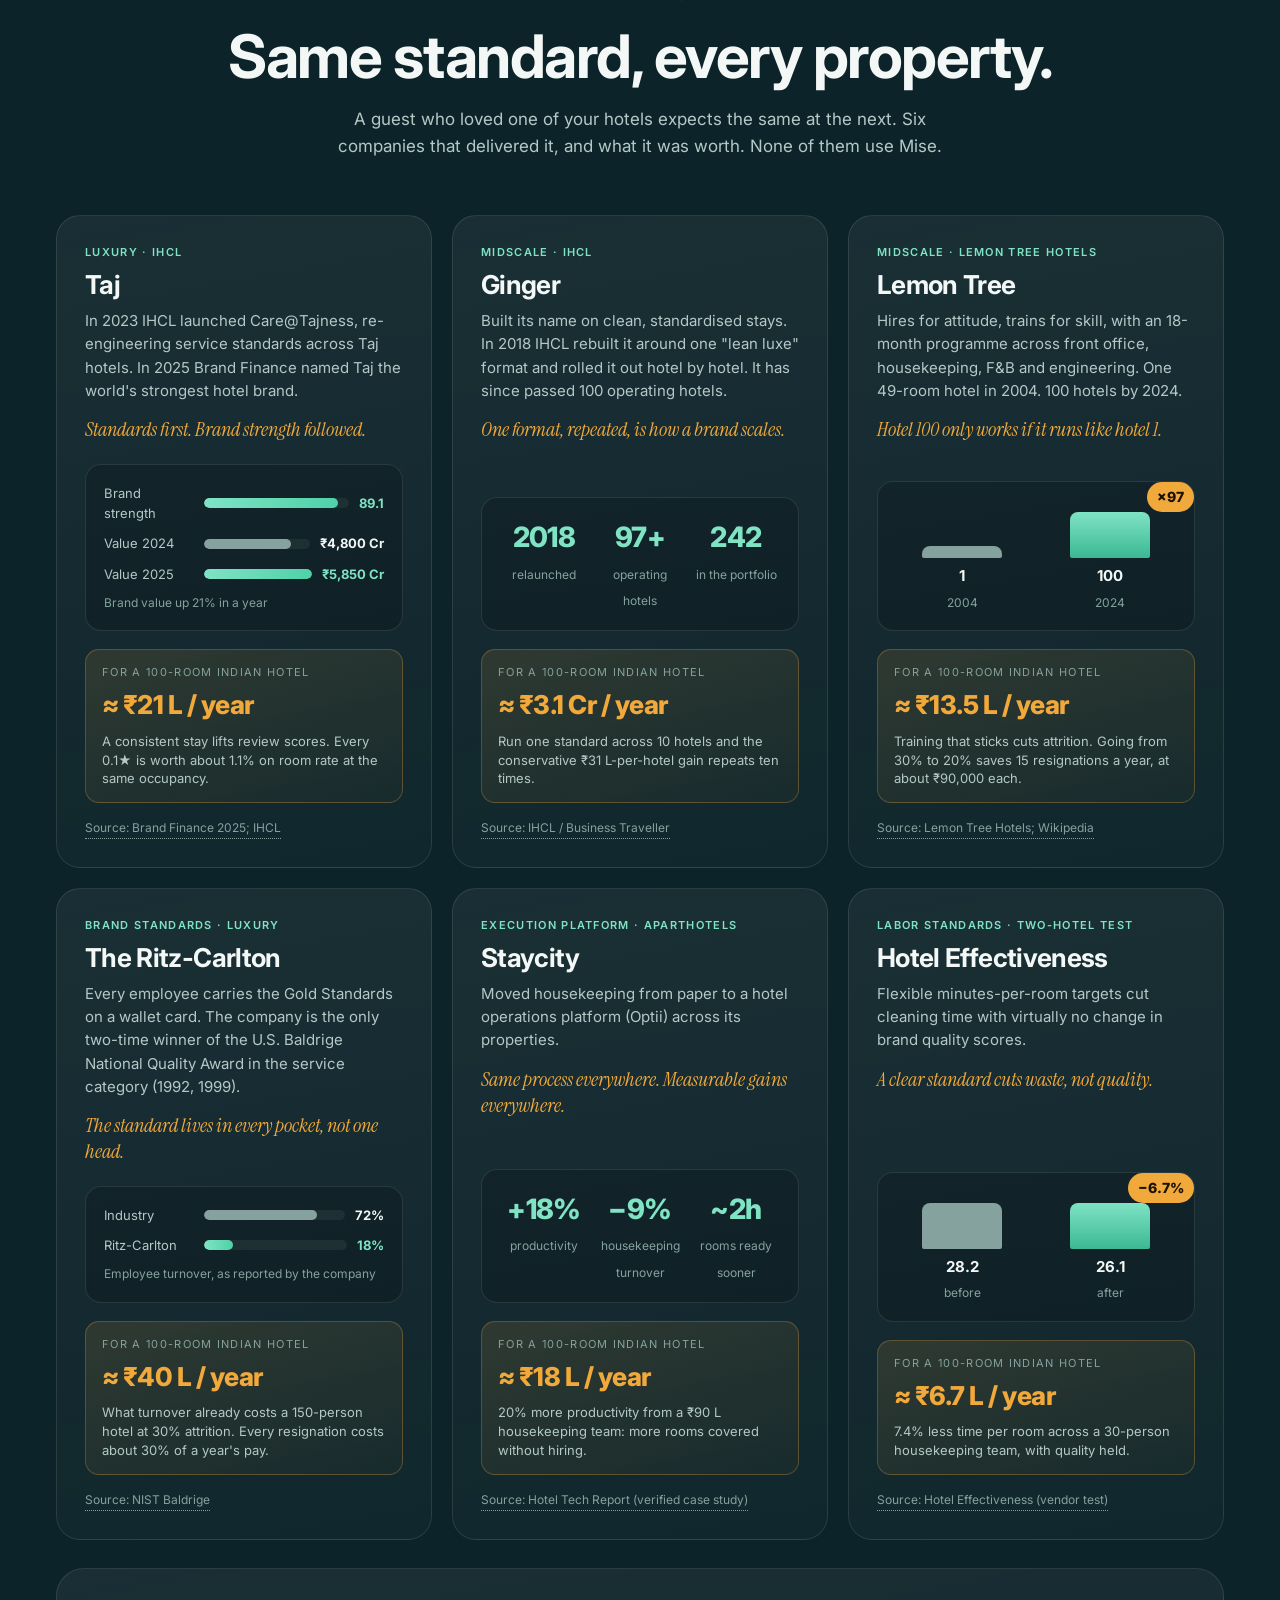
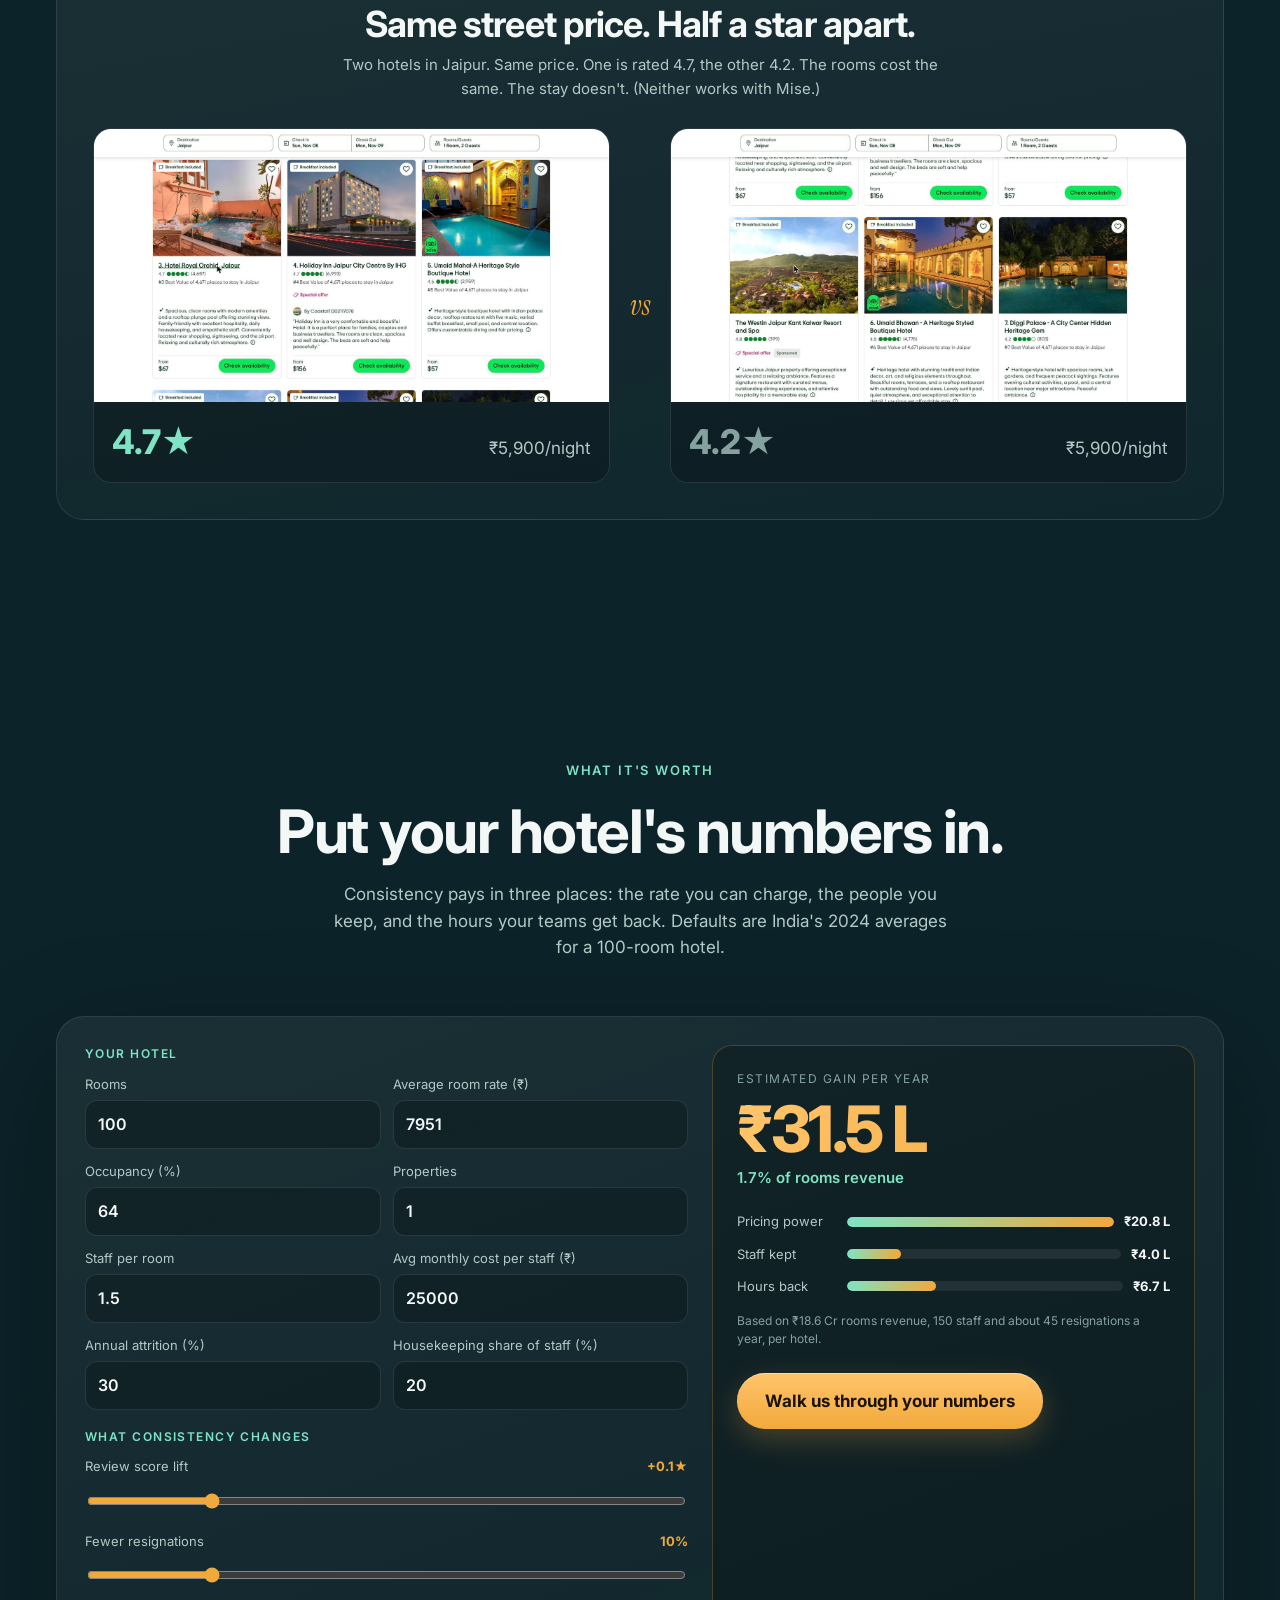
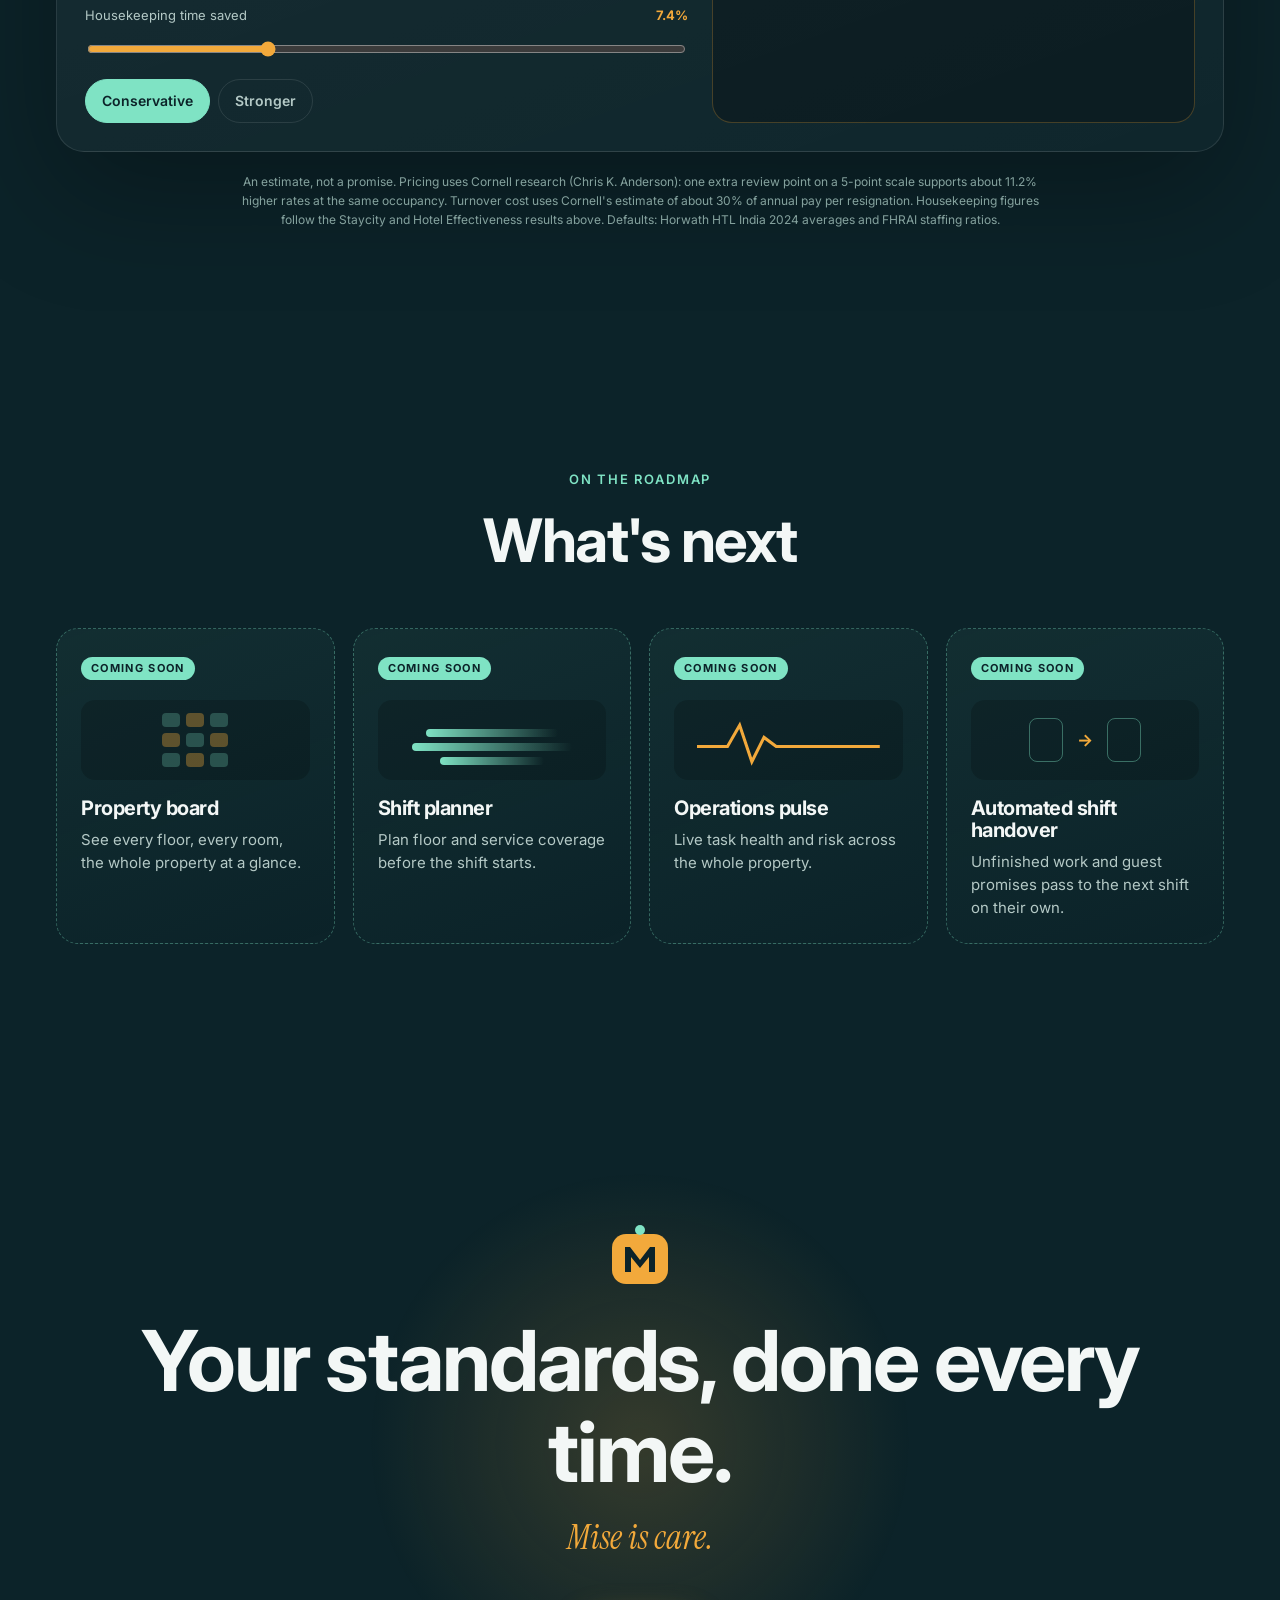
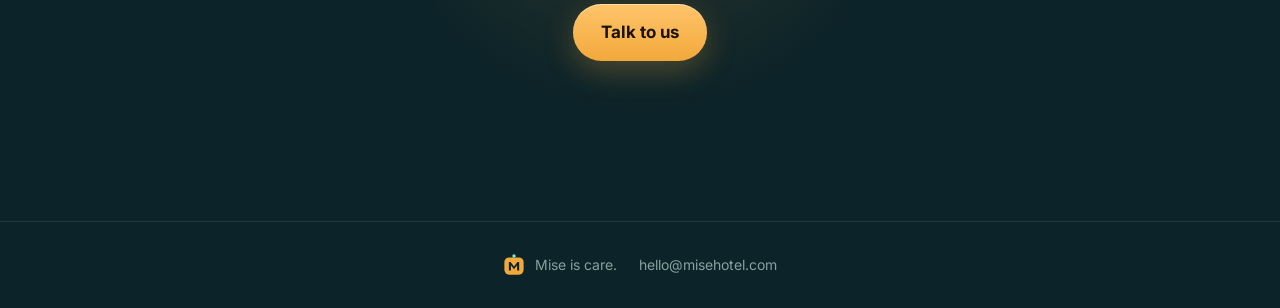
==== commit 49ad2208: "Restore the sharper-stakes problem copy Co-Authored-By: Claude Opus 5.5 <noreply@anthropic.com> Clau" ====
--- a/public/index.html
+++ b/public/index.html
@@ -79,8 +79,8 @@
       </div>
       <div>
         <span class="num">01</span>
-        <h2>Your standards walk out the door every time someone resigns.</h2>
-        <p>In most hotels, the standard isn't a document. It's a person. When that person leaves, nothing breaks on day one. It breaks months later, as complaints nobody can trace, from a team nobody trained.</p>
+        <h2>You don't own your standards. Your staff do.</h2>
+        <p>Every hotel's standard lives in someone's head. Every resignation quietly deletes a piece of it. It never shows up in a report. It shows up in a review, months later, when it's too late to fix.</p>
       </div>
     </article>
     <article class="problem reveal">
@@ -93,8 +93,8 @@
       </div>
       <div>
         <span class="num">02</span>
-        <h2>Right now, someone untrained is serving your most valuable guest. You'll find out from a review.</h2>
-        <p>Training happened once, to a team that has since changed. People left. People joined. The standard drifted. No one in the building can say who is ready and who is guessing. The guest can.</p>
+        <h2>Right now, someone untrained is serving your best guest. Nobody knows who.</h2>
+        <p>Every shift is a bet that the training stuck. Nobody checks the odds. The guest does, in public, with a star rating attached.</p>
       </div>
     </article>
     <article class="problem reveal">
@@ -108,8 +108,8 @@
       </div>
       <div>
         <span class="num">03</span>
-        <h2>Every service you can't prove is revenue you can't defend.</h2>
-        <p>When the inspector arrives, intentions don't count. When a guest complains, memories don't count. Without a record, every audit is a gamble and every rate increase is a hope.</p>
+        <h2>If you can't prove it, you can't price it.</h2>
+        <p>Inspectors trust evidence. Guests pay for certainty. A hotel with no service record is asking both to take its word for it. Fewer do every year.</p>
       </div>
     </article>
   </section>
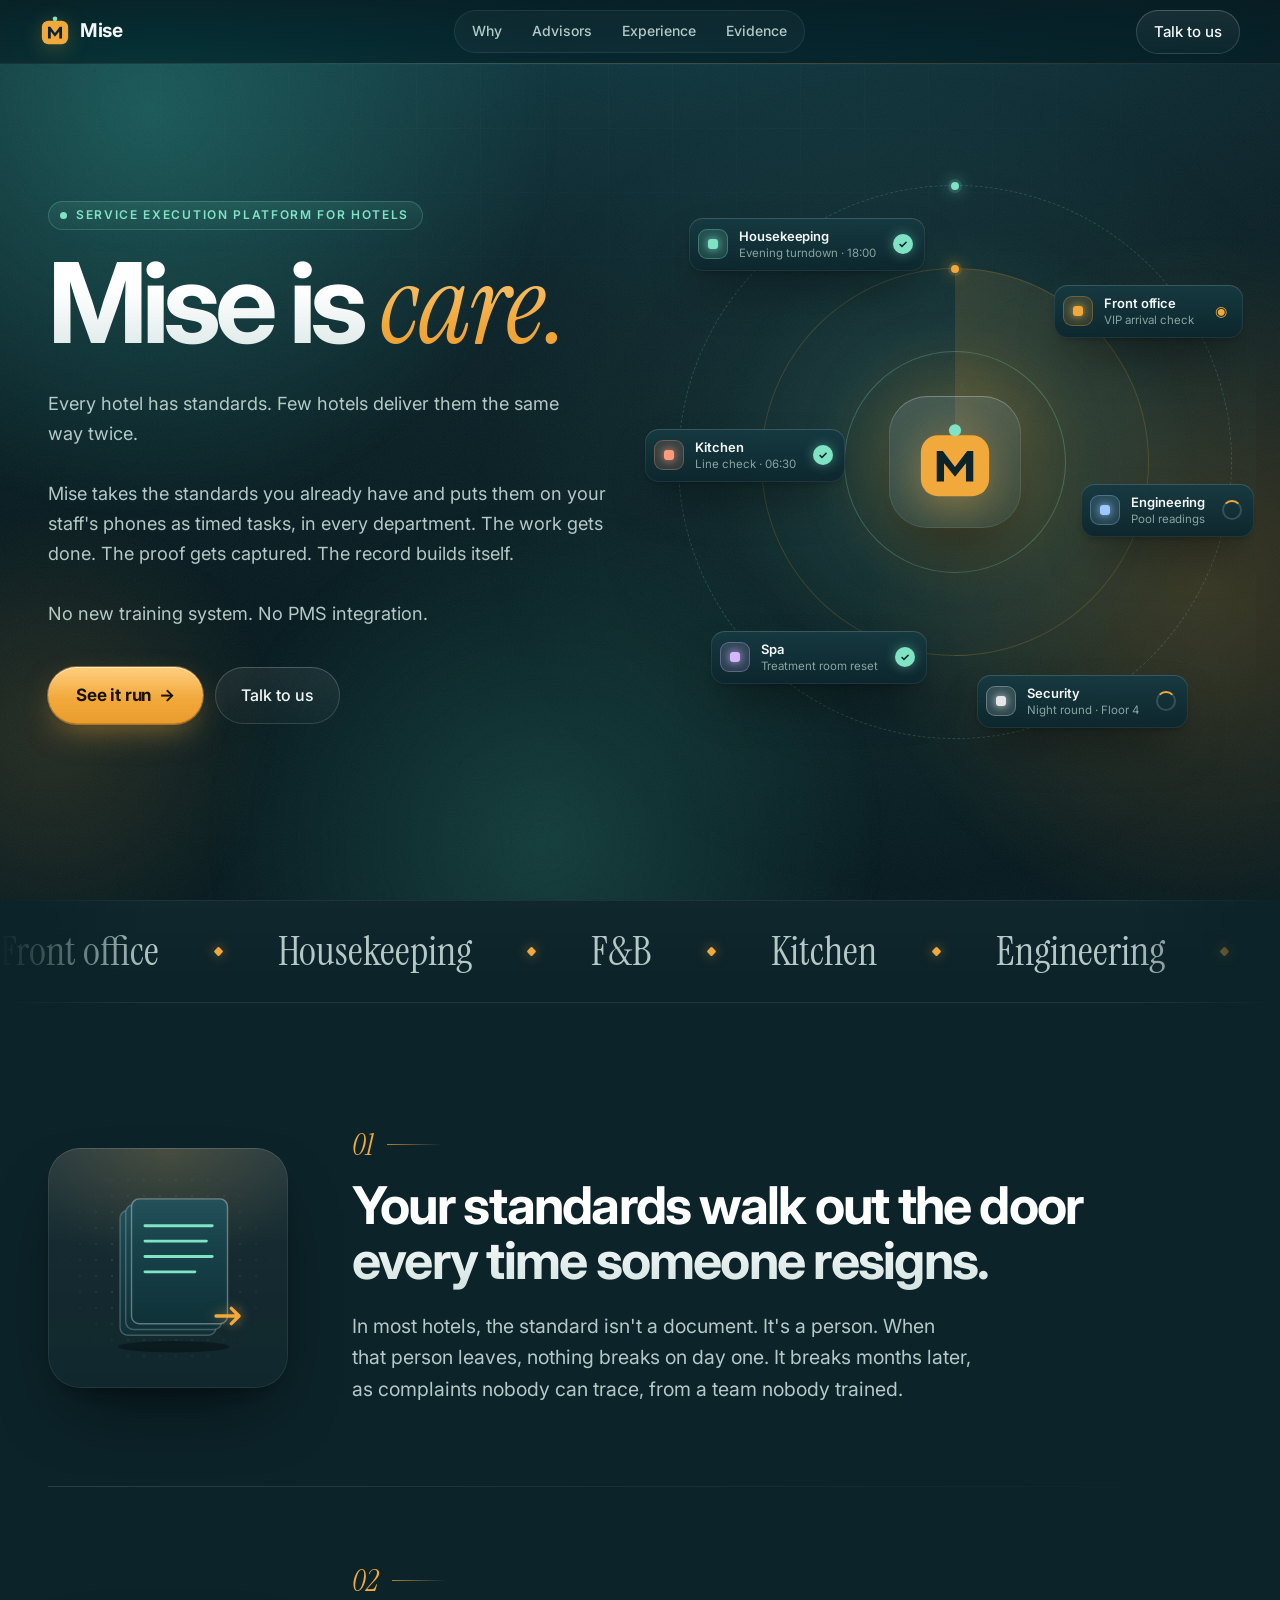
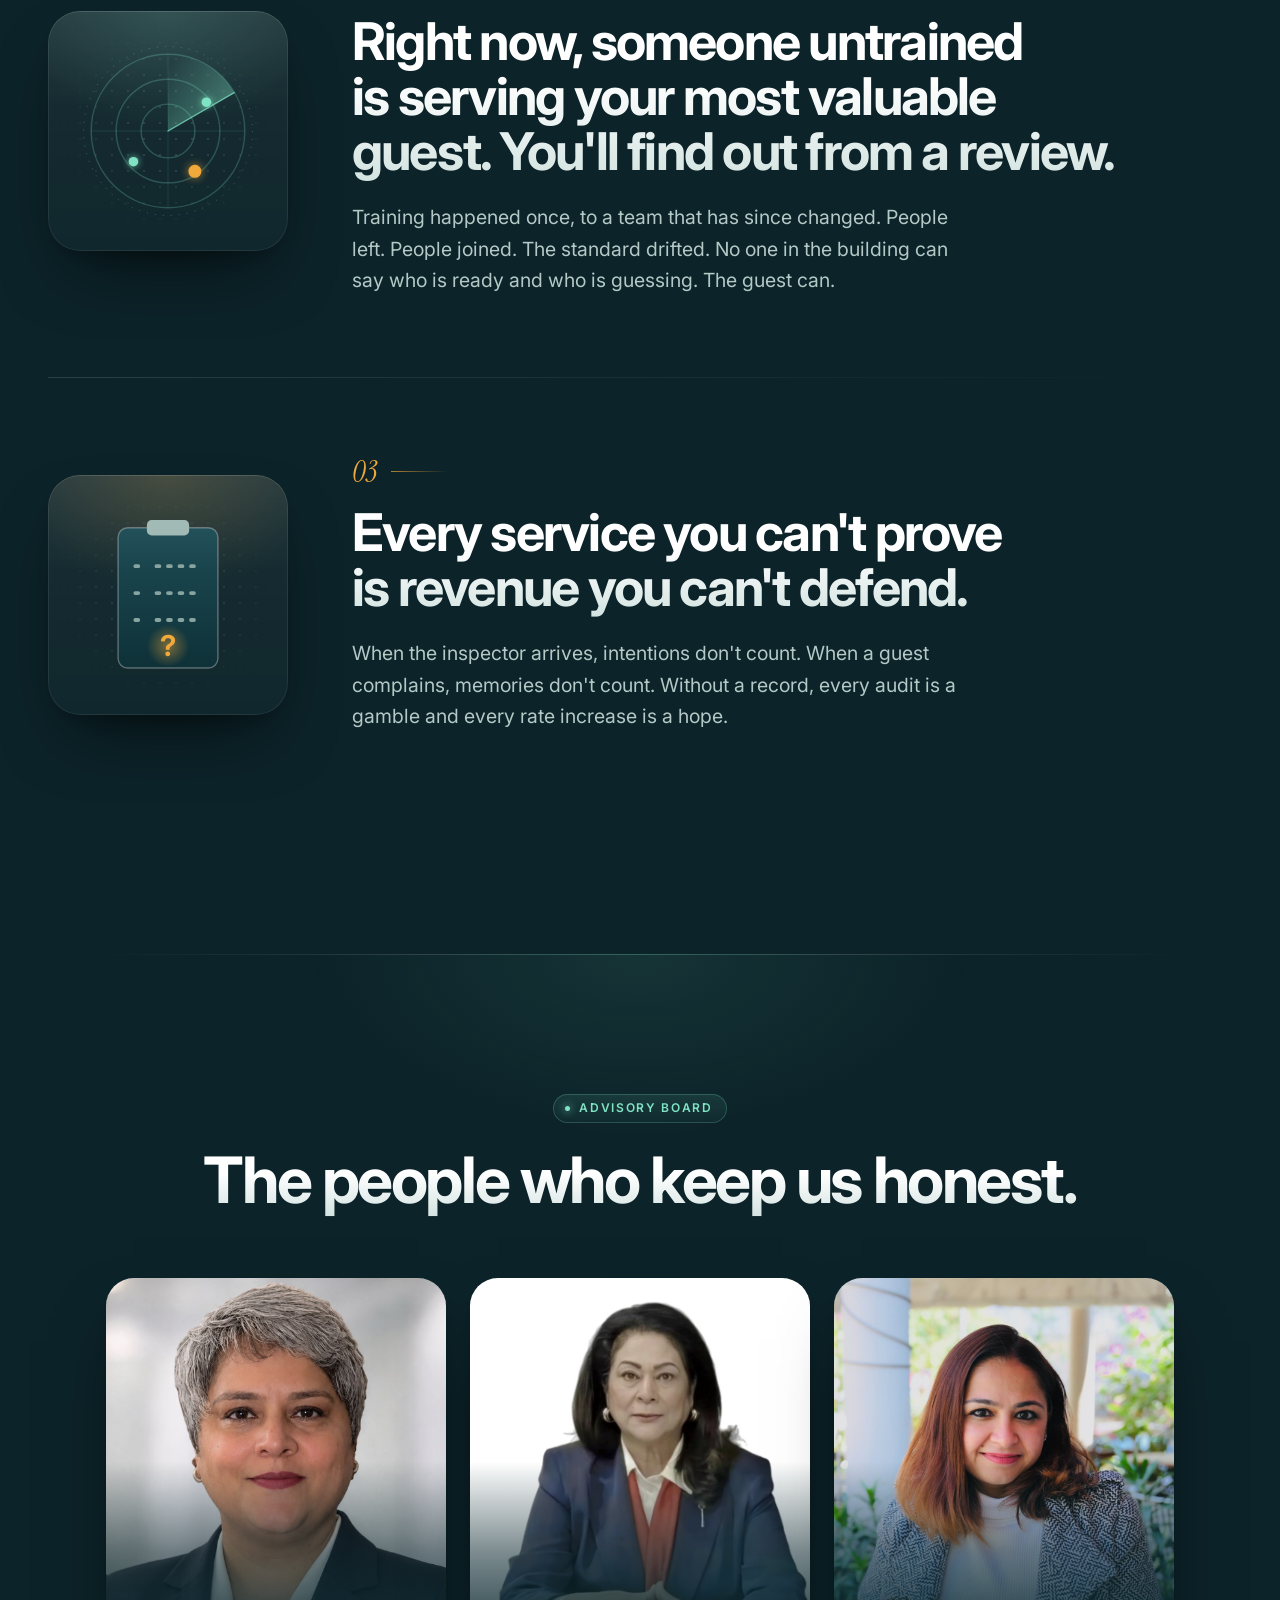
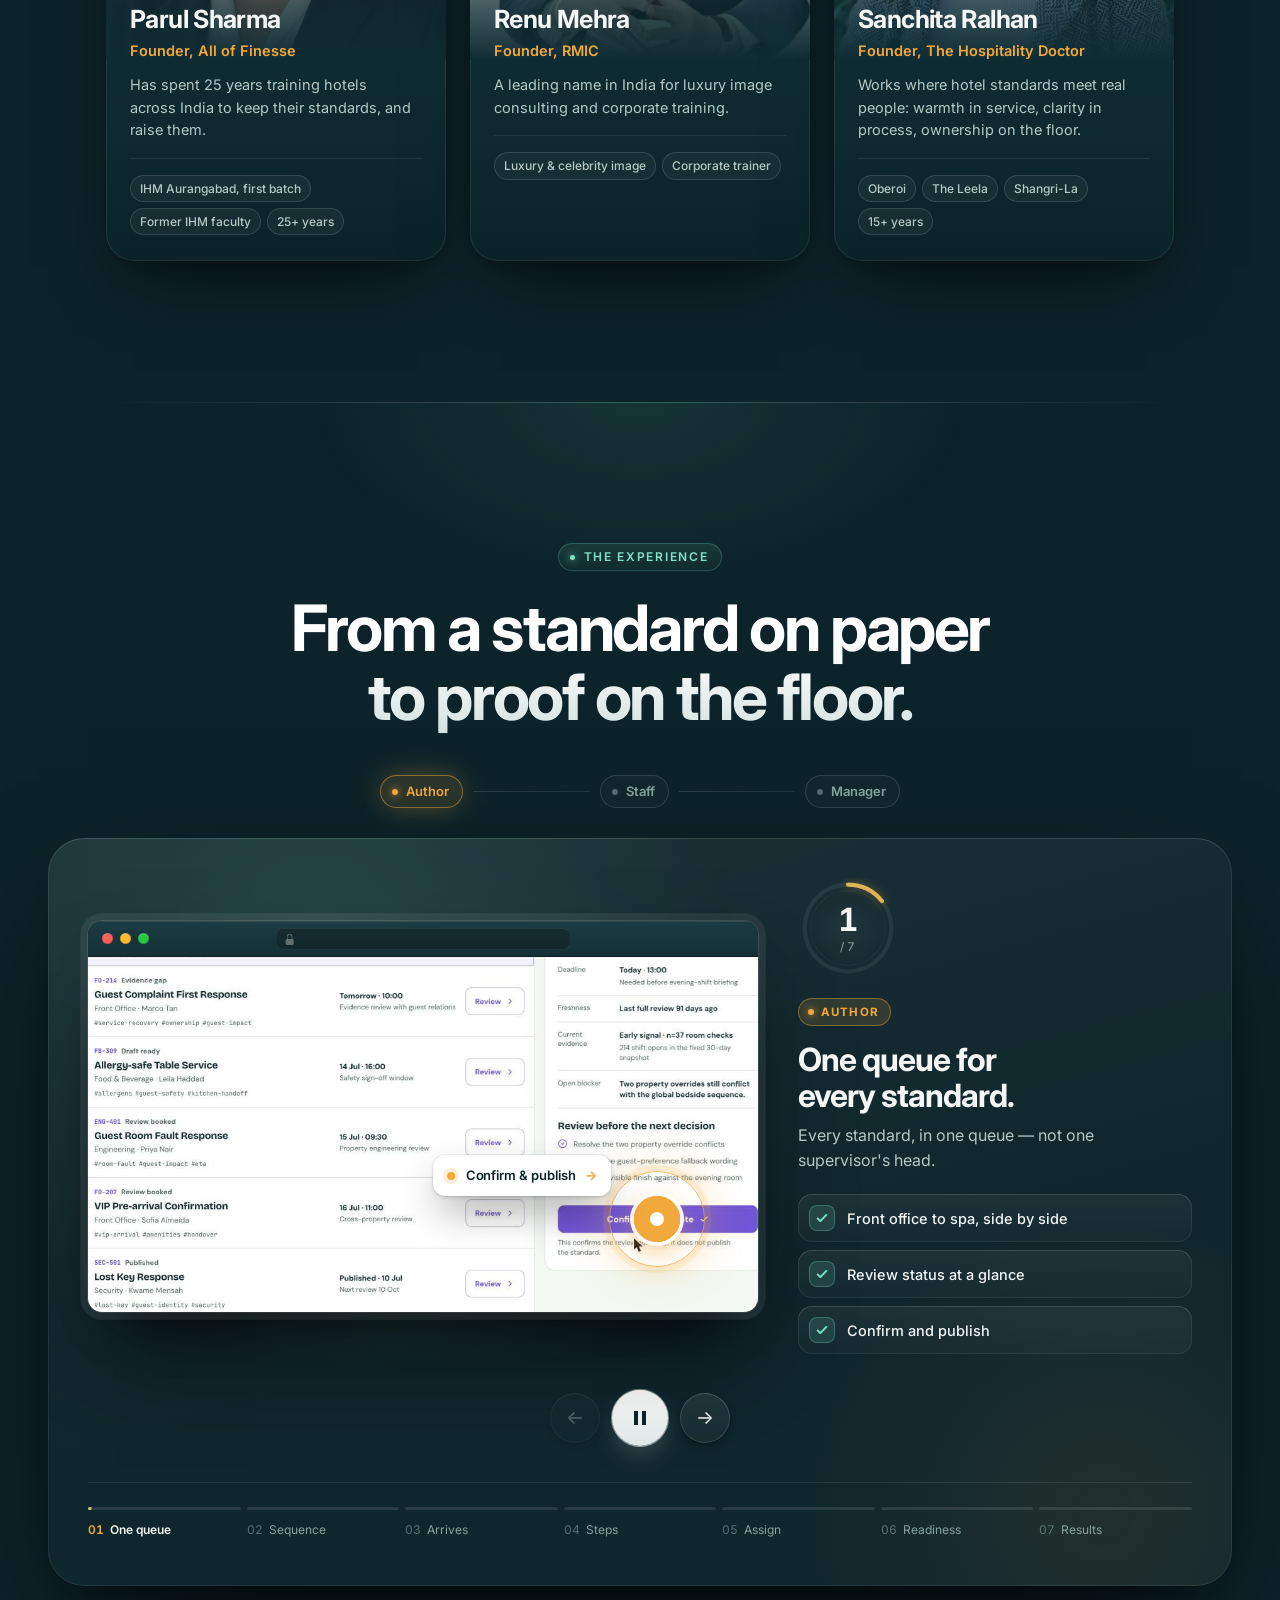
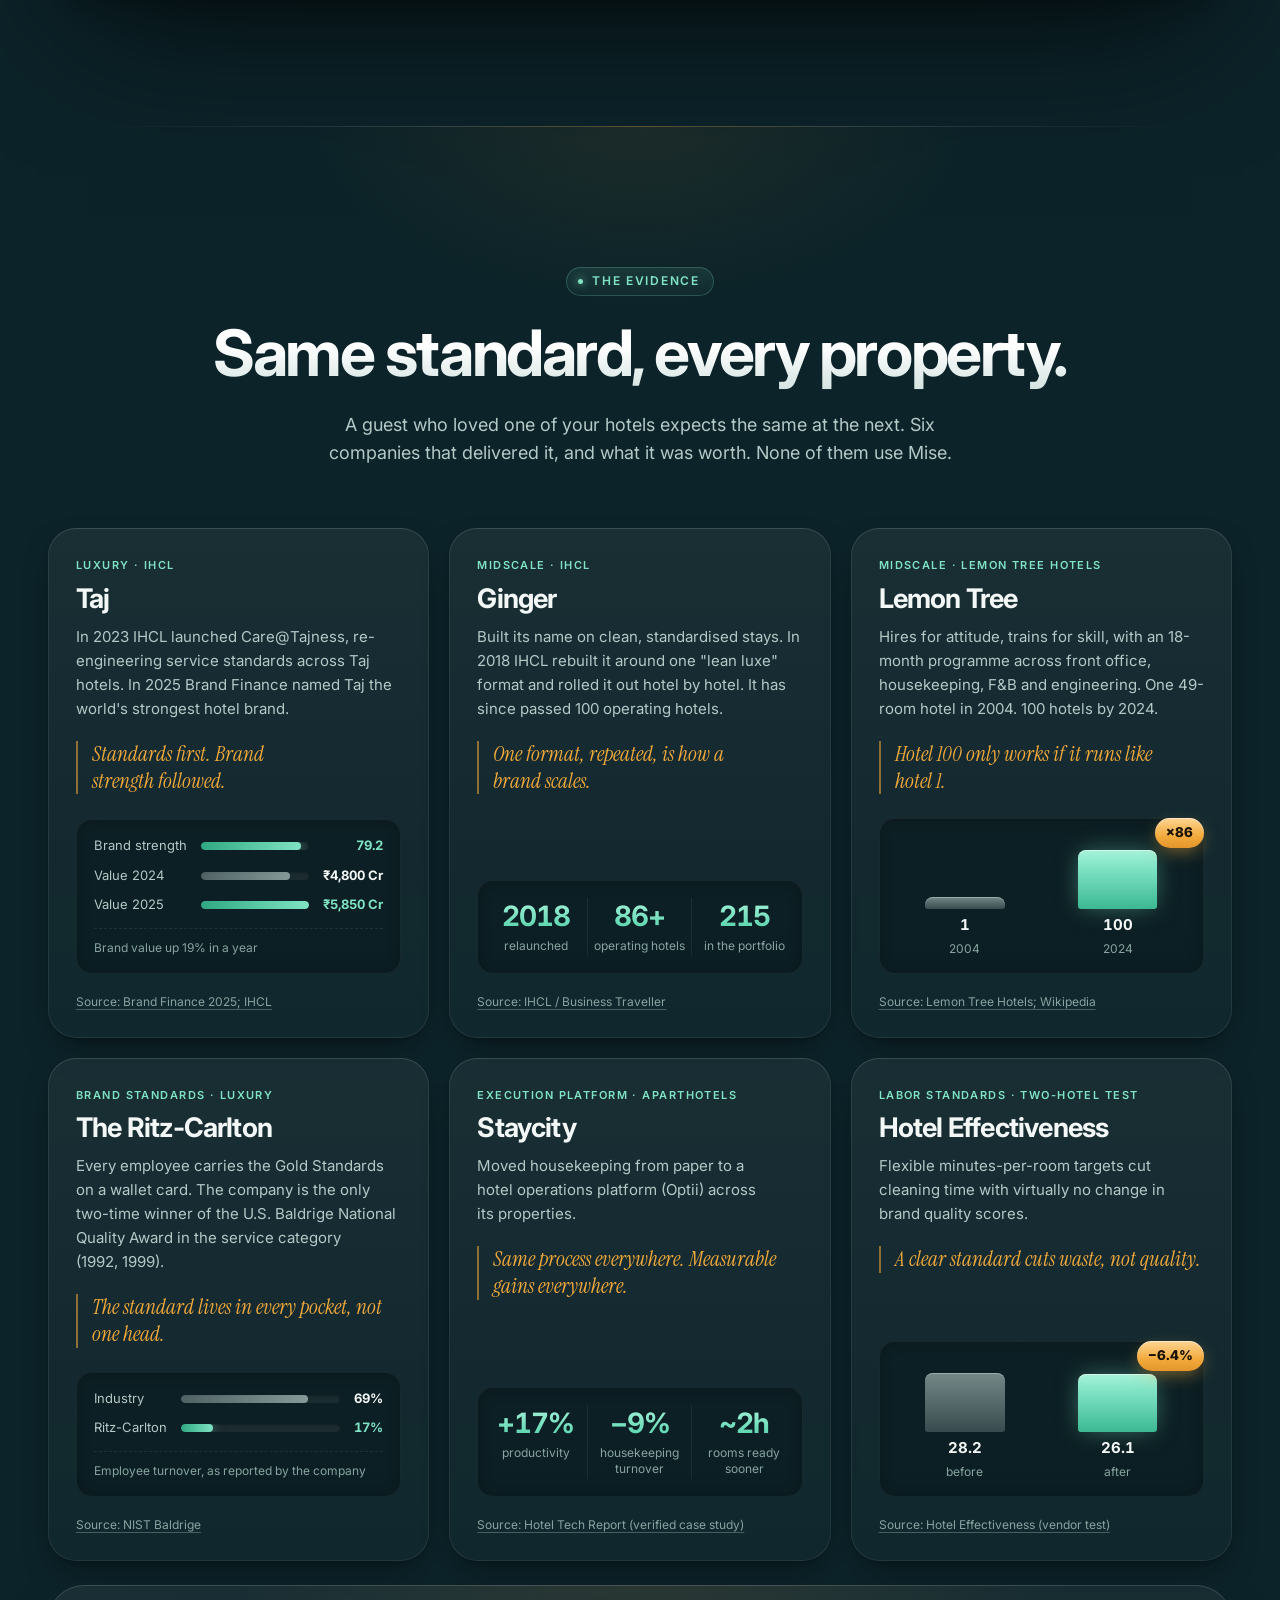
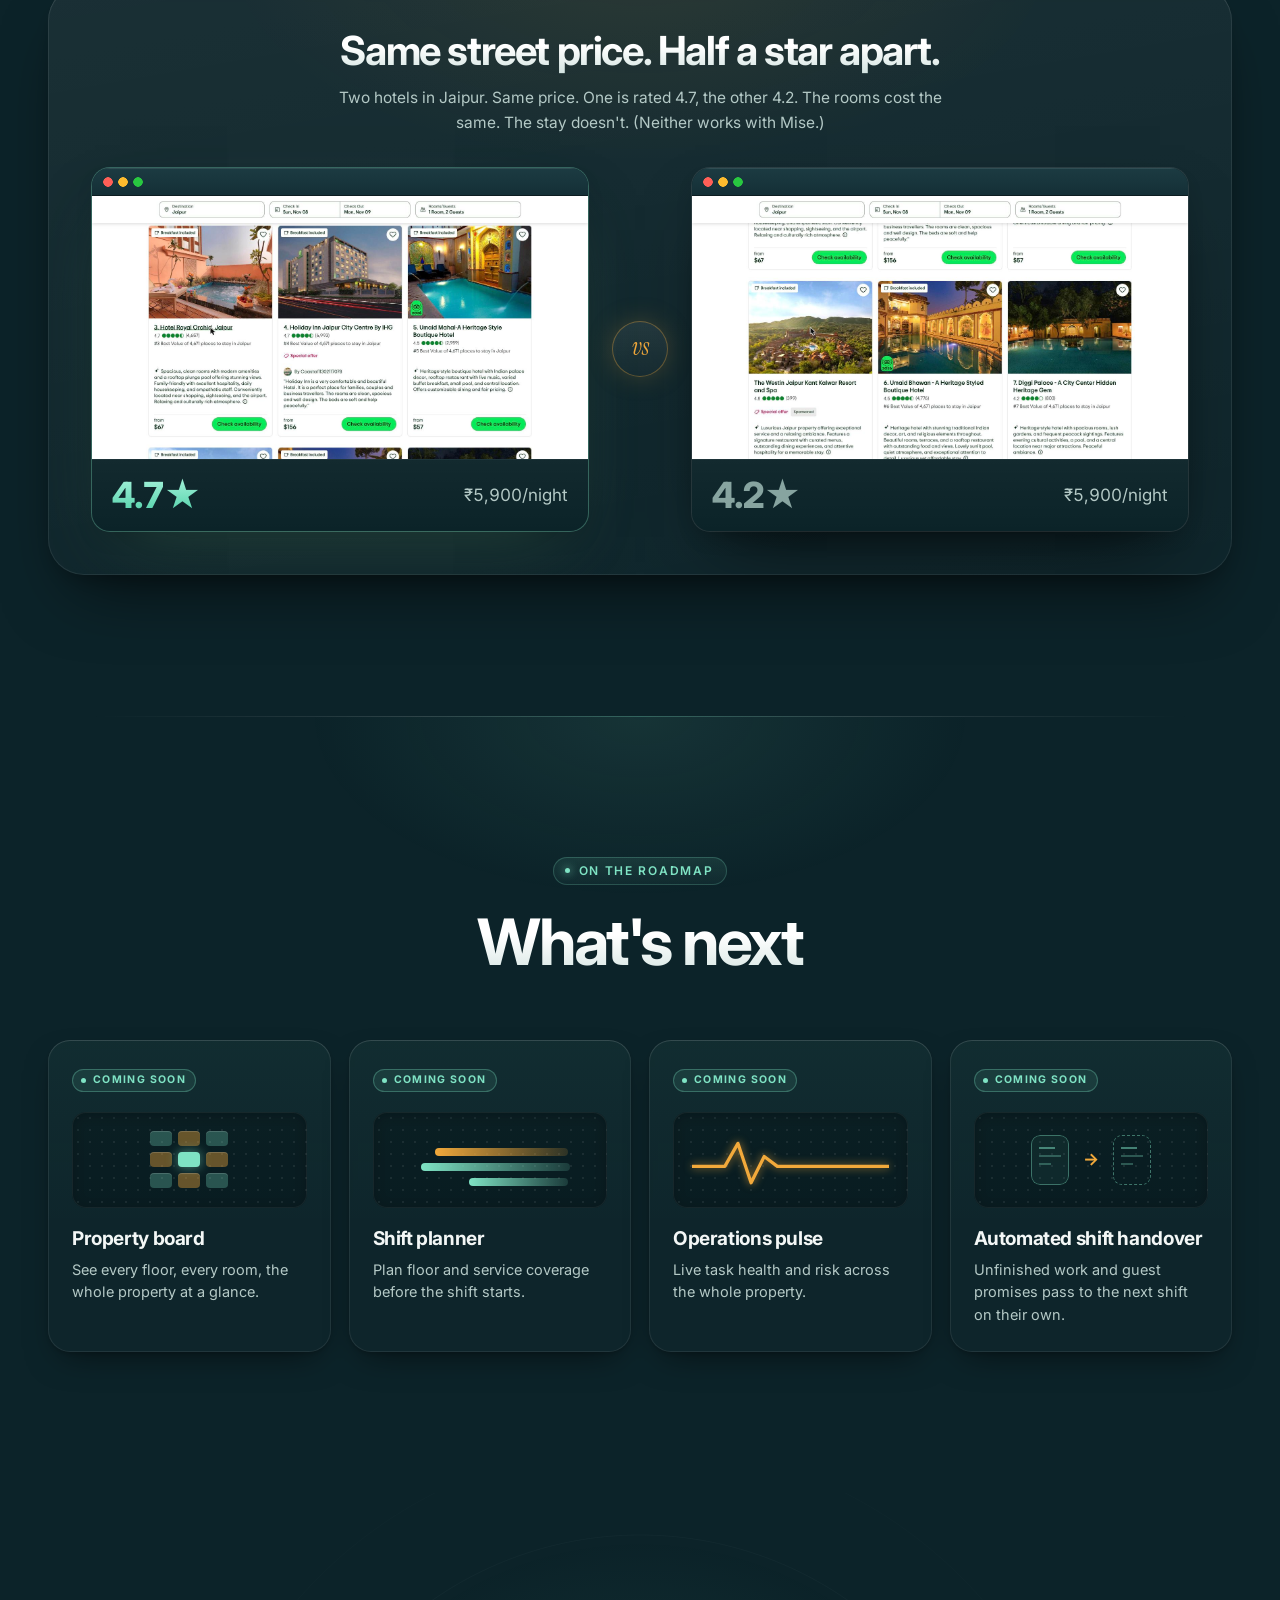
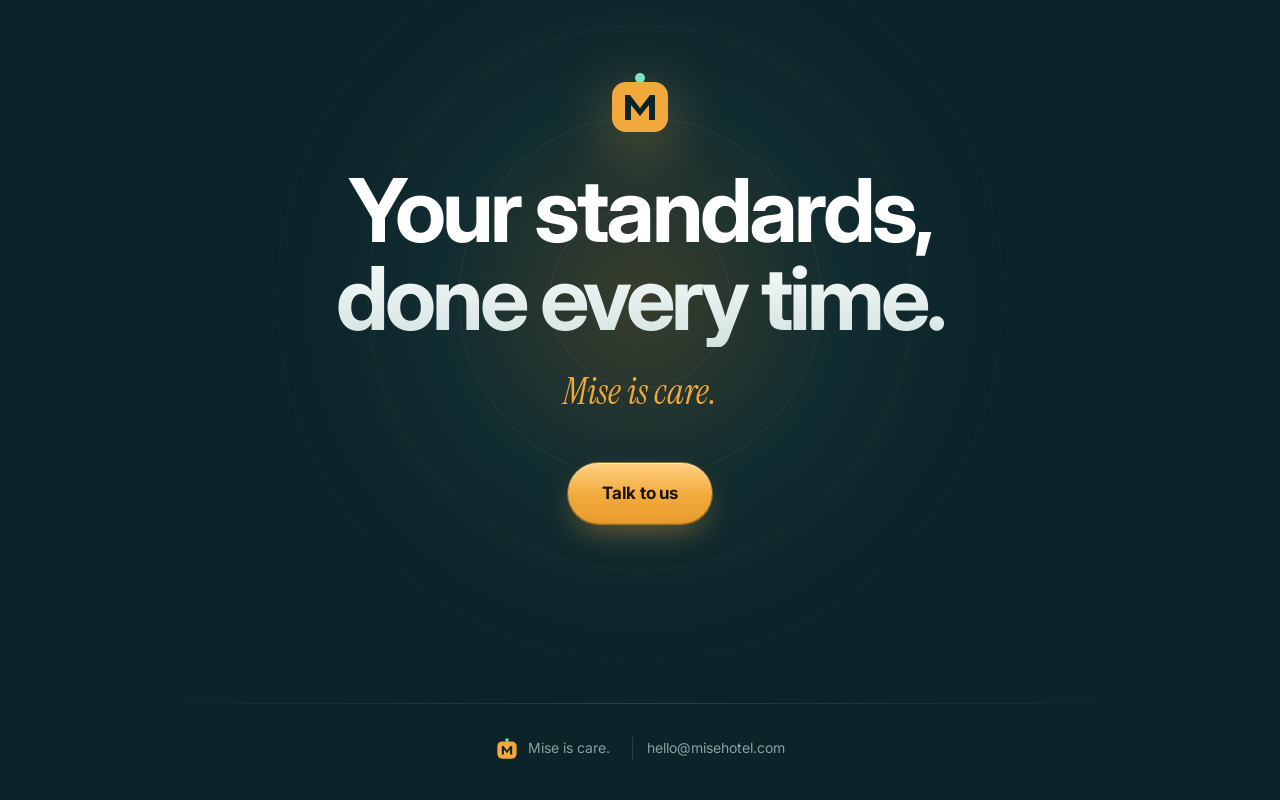
==== commit 251186d8: "Upgrade visual design to a premium, token-driven system Consolidate styles.css into one ordered styl" ====
--- a/public/index.html
+++ b/public/index.html
@@ -11,7 +11,6 @@
 <link rel="preconnect" href="https://fonts.gstatic.com" crossorigin>
 <link href="https://fonts.googleapis.com/css2?family=Inter:wght@400;500;600;700;800&family=Instrument+Serif:ital@0;1&display=swap" rel="stylesheet">
 <link rel="stylesheet" href="styles.css">
-<link rel="stylesheet" href="calculator.css">
 </head>
 <body>
 <a class="skip" href="#main">Skip to content</a>
@@ -27,7 +26,7 @@
     <img src="logo.svg" alt="" width="34" height="34"><span>Mise</span>
   </a>
   <nav class="nav" aria-label="Sections">
-    <a href="#problems">Why</a><a href="#advisors">Advisors</a><a href="#journey">Experience</a><a href="#evidence">Evidence</a><a href="#impact">Impact</a>
+    <a href="#problems">Why</a><a href="#advisors">Advisors</a><a href="#journey">Experience</a><a href="#evidence">Evidence</a>
   </nav>
   <a class="btn btn-ghost" href="mailto:hello@misehotel.com">Talk to us</a>
 </header>
@@ -70,6 +69,8 @@
     <article class="problem reveal">
       <div class="problem-art" aria-hidden="true">
         <svg viewBox="0 0 200 200" class="art-binder">
+          <defs><linearGradient id="gPage" x1="0" y1="0" x2="0" y2="1"><stop offset="0" stop-color="#1d4c55"/><stop offset="1" stop-color="#0f3138"/></linearGradient></defs>
+          <ellipse class="floor" cx="106" cy="182" rx="58" ry="6"/>
           <rect class="page p1" x="50" y="40" width="100" height="130" rx="8"/>
           <rect class="page p2" x="56" y="34" width="100" height="130" rx="8"/>
           <rect class="page p3" x="62" y="28" width="100" height="130" rx="8"/>
@@ -79,22 +80,25 @@
       </div>
       <div>
         <span class="num">01</span>
-        <h2>You don't own your standards. Your staff do.</h2>
-        <p>Every hotel's standard lives in someone's head. Every resignation quietly deletes a piece of it. It never shows up in a report. It shows up in a review, months later, when it's too late to fix.</p>
+        <h2>Your standards walk out the door every time someone resigns.</h2>
+        <p>In most hotels, the standard isn't a document. It's a person. When that person leaves, nothing breaks on day one. It breaks months later, as complaints nobody can trace, from a team nobody trained.</p>
       </div>
     </article>
     <article class="problem reveal">
       <div class="problem-art" aria-hidden="true">
         <svg viewBox="0 0 200 200" class="art-radar">
+          <defs><linearGradient id="gSweep" gradientUnits="userSpaceOnUse" x1="112" y1="22" x2="162" y2="76"><stop offset="0" stop-color="#7FE3C4" stop-opacity="0"/><stop offset="1" stop-color="#7FE3C4" stop-opacity=".42"/></linearGradient></defs>
+          <circle class="ticks" cx="100" cy="100" r="88"/>
+          <path class="cross" d="M100 20v160M20 100h160"/>
           <circle cx="100" cy="100" r="80"/><circle cx="100" cy="100" r="54"/><circle cx="100" cy="100" r="28"/>
-          <path class="sweep" d="M100 100 L100 20 A80 80 0 0 1 169 60 Z"/>
-          <circle class="blip b1" cx="140" cy="70" r="5"/><circle class="blip b2" cx="64" cy="132" r="5"/><circle class="blip b3 risk" cx="128" cy="142" r="6"/>
+          <g class="sweep"><path d="M100 100 L100 20 A80 80 0 0 1 169 60 Z"/><path class="beam" d="M100 100 L169 60"/></g>
+          <circle class="blip b1" cx="140" cy="70" r="5"/><circle class="blip b2" cx="64" cy="132" r="5"/><circle class="ping" cx="128" cy="142" r="6"/><circle class="blip b3 risk" cx="128" cy="142" r="6"/>
         </svg>
       </div>
       <div>
         <span class="num">02</span>
-        <h2>Right now, someone untrained is serving your best guest. Nobody knows who.</h2>
-        <p>Every shift is a bet that the training stuck. Nobody checks the odds. The guest does, in public, with a star rating attached.</p>
+        <h2>Right now, someone untrained is serving your most valuable guest. You'll find out from a review.</h2>
+        <p>Training happened once, to a team that has since changed. People left. People joined. The standard drifted. No one in the building can say who is ready and who is guessing. The guest can.</p>
       </div>
     </article>
     <article class="problem reveal">
@@ -103,13 +107,15 @@
           <rect x="48" y="30" width="104" height="146" rx="10"/>
           <rect class="clip" x="78" y="22" width="44" height="16" rx="5"/>
           <g class="rows"><path d="M66 70h12M88 70h48"/><path d="M66 98h12M88 98h40"/><path d="M66 126h12M88 126h44"/></g>
+          <defs><radialGradient id="gQ"><stop offset="0" stop-color="#F2A93B" stop-opacity=".45"/><stop offset="1" stop-color="#F2A93B" stop-opacity="0"/></radialGradient></defs>
+          <circle class="qglow" cx="100" cy="153" r="22"/>
           <text x="100" y="164" class="q">?</text>
         </svg>
       </div>
       <div>
         <span class="num">03</span>
-        <h2>If you can't prove it, you can't price it.</h2>
-        <p>Inspectors trust evidence. Guests pay for certainty. A hotel with no service record is asking both to take its word for it. Fewer do every year.</p>
+        <h2>Every service you can't prove is revenue you can't defend.</h2>
+        <p>When the inspector arrives, intentions don't count. When a guest complains, memories don't count. Without a record, every audit is a gamble and every rate increase is a hope.</p>
       </div>
     </article>
   </section>
@@ -150,6 +156,7 @@
       <aside class="stage-side" aria-live="polite">
         <div class="ring-wrap">
           <svg class="ring" viewBox="0 0 120 120" aria-hidden="true">
+            <defs><linearGradient id="gRing" x1="0" y1="0" x2="1" y2="1"><stop offset="0" stop-color="#7FE3C4"/><stop offset="1" stop-color="#F2A93B"/></linearGradient></defs>
             <circle class="ring-bg" cx="60" cy="60" r="52"/>
             <circle class="ring-fg" id="ringFg" cx="60" cy="60" r="52"/>
           </svg>
@@ -187,7 +194,6 @@
           <div class="bar-row hi"><span>Value 2025</span><div class="bar"><i style="--w:100%"></i></div><b>₹5,850 Cr</b></div>
           <p class="viz-cap">Brand value up <span class="count" data-to="22">0</span>% in a year</p>
         </div>
-        <div class="impact"><span class="impact-label">For a 100-room Indian hotel</span><b class="impact-num">≈ ₹21 L / year</b><p>A consistent stay lifts review scores. Every 0.1★ is worth about 1.1% on room rate at the same occupancy.</p></div>
         <a class="src" href="https://brandfinance.com/press-releases/taj-retains-title-as-the-worlds-strongest-hotel-brand-ranked-in-2025" target="_blank" rel="noopener">Source: Brand Finance 2025; IHCL</a>
       </article>
 
@@ -200,7 +206,6 @@
           <div class="stat"><b><span class="count" data-to="100">0</span>+</b><span>operating hotels</span></div>
           <div class="stat"><b><span class="count" data-to="250">0</span></b><span>in the portfolio</span></div>
         </div>
-        <div class="impact"><span class="impact-label">For a 100-room Indian hotel</span><b class="impact-num">≈ ₹3.1 Cr / year</b><p>Run one standard across 10 hotels and the conservative ₹31 L-per-hotel gain repeats ten times.</p></div>
         <a class="src" href="https://www.businesstraveller.com/business-travel/ihcl-unveils-its-flagship-ginger-at-mumbai-airport/" target="_blank" rel="noopener">Source: IHCL / Business Traveller</a>
       </article>
 
@@ -213,7 +218,6 @@
           <div class="drop-col hi"><i style="--h:100%"></i><b>100</b><span>2024</span></div>
           <div class="drop-badge">×<span class="count" data-to="100">0</span></div>
         </div>
-        <div class="impact"><span class="impact-label">For a 100-room Indian hotel</span><b class="impact-num">≈ ₹13.5 L / year</b><p>Training that sticks cuts attrition. Going from 30% to 20% saves 15 resignations a year, at about ₹90,000 each.</p></div>
         <a class="src" href="https://en.wikipedia.org/wiki/Lemon_Tree_Hotels" target="_blank" rel="noopener">Source: Lemon Tree Hotels; Wikipedia</a>
       </article>
 
@@ -226,7 +230,6 @@
           <div class="bar-row hi"><span>Ritz-Carlton</span><div class="bar"><i style="--w:20%"></i></div><b><span class="count" data-to="20">0</span>%</b></div>
           <p class="viz-cap">Employee turnover, as reported by the company</p>
         </div>
-        <div class="impact"><span class="impact-label">For a 100-room Indian hotel</span><b class="impact-num">≈ ₹40 L / year</b><p>What turnover already costs a 150-person hotel at 30% attrition. Every resignation costs about 30% of a year's pay.</p></div>
         <a class="src" href="https://www.nist.gov/blogs/blogrige/customer-really-always-right-hotel-company-invests-its-employees-first" target="_blank" rel="noopener">Source: NIST Baldrige</a>
       </article>
 
@@ -239,7 +242,6 @@
           <div class="stat"><b>−<span class="count" data-to="10">0</span>%</b><span>housekeeping turnover</span></div>
           <div class="stat"><b>~<span class="count" data-to="2">0</span>h</b><span>rooms ready sooner</span></div>
         </div>
-        <div class="impact"><span class="impact-label">For a 100-room Indian hotel</span><b class="impact-num">≈ ₹18 L / year</b><p>20% more productivity from a ₹90 L housekeeping team: more rooms covered without hiring.</p></div>
         <a class="src" href="https://hoteltechreport.com/success-stories/marketing/optii/staycity-aparthotels" target="_blank" rel="noopener">Source: Hotel Tech Report (verified case study)</a>
       </article>
 
@@ -252,7 +254,6 @@
           <div class="drop-col hi"><i style="--h:92.6%"></i><b>26.1</b><span>after</span></div>
           <div class="drop-badge">−<span class="count" data-to="7.4" data-dec="1">0</span>%</div>
         </div>
-        <div class="impact"><span class="impact-label">For a 100-room Indian hotel</span><b class="impact-num">≈ ₹6.7 L / year</b><p>7.4% less time per room across a 30-person housekeeping team, with quality held.</p></div>
         <a class="src" href="https://info.hoteleffectiveness.com/hubfs/Housekeeping_Case_Study-6.pdf" target="_blank" rel="noopener">Source: Hotel Effectiveness (vendor test)</a>
       </article>
     </div>
@@ -276,56 +277,6 @@
     </div>
   </section>
 
-  <!-- Impact calculator -->
-  <section id="impact" class="calc-section" aria-labelledby="calc-title">
-    <p class="eyebrow center">What it's worth</p>
-    <h2 id="calc-title" class="section-title">Put your hotel's numbers in.</h2>
-    <p class="section-sub">Consistency pays in three places: the rate you can charge, the people you keep, and the hours your teams get back. Defaults are India's 2024 averages for a 100-room hotel.</p>
-
-    <div class="calc reveal">
-      <form class="calc-inputs" id="calcForm" onsubmit="return false">
-        <fieldset>
-          <legend>Your hotel</legend>
-          <label>Rooms <input type="number" name="rooms" value="100" min="1" step="1" inputmode="numeric"></label>
-          <label>Average room rate (₹) <input type="number" name="adr" value="7951" min="0" step="100" inputmode="numeric"></label>
-          <label>Occupancy (%) <input type="number" name="occ" value="64" min="0" max="100" step="1" inputmode="numeric"></label>
-          <label>Properties <input type="number" name="props" value="1" min="1" step="1" inputmode="numeric"></label>
-          <label>Staff per room <input type="number" name="spr" value="1.5" min="0" step="0.1" inputmode="decimal"></label>
-          <label>Avg monthly cost per staff (₹) <input type="number" name="pay" value="25000" min="0" step="1000" inputmode="numeric"></label>
-          <label>Annual attrition (%) <input type="number" name="attr" value="30" min="0" max="200" step="1" inputmode="numeric"></label>
-          <label>Housekeeping share of staff (%) <input type="number" name="hk" value="20" min="0" max="100" step="1" inputmode="numeric"></label>
-        </fieldset>
-        <fieldset class="calc-levers">
-          <legend>What consistency changes</legend>
-          <label class="range">Review score lift <output data-for="lift">+0.1★</output>
-            <input type="range" name="lift" min="0" max="0.5" step="0.05" value="0.1"></label>
-          <label class="range">Fewer resignations <output data-for="ret">10%</output>
-            <input type="range" name="ret" min="0" max="50" step="1" value="10"></label>
-          <label class="range">Housekeeping time saved <output data-for="prod">7.4%</output>
-            <input type="range" name="prod" min="0" max="25" step="0.1" value="7.4"></label>
-          <div class="calc-presets" role="group" aria-label="Scenario">
-            <button type="button" data-preset="conservative" aria-pressed="true">Conservative</button>
-            <button type="button" data-preset="strong" aria-pressed="false">Stronger</button>
-          </div>
-        </fieldset>
-      </form>
-
-      <div class="calc-out" aria-live="polite">
-        <span class="calc-out-label">Estimated gain per year</span>
-        <b class="calc-total" id="calcTotal">₹31.5 L</b>
-        <span class="calc-pct" id="calcPct">1.7% of rooms revenue</span>
-        <ul class="calc-bars">
-          <li><span>Pricing power</span><div class="cbar"><i id="barPrice"></i></div><b id="valPrice"></b></li>
-          <li><span>Staff kept</span><div class="cbar"><i id="barRet"></i></div><b id="valRet"></b></li>
-          <li><span>Hours back</span><div class="cbar"><i id="barProd"></i></div><b id="valProd"></b></li>
-        </ul>
-        <p class="calc-base" id="calcBase"></p>
-        <a class="btn btn-primary" href="mailto:hello@misehotel.com?subject=Mise%20impact%20estimate">Walk us through your numbers</a>
-      </div>
-    </div>
-    <p class="calc-note">An estimate, not a promise. Pricing uses Cornell research (Chris K. Anderson): one extra review point on a 5-point scale supports about 11.2% higher rates at the same occupancy. Turnover cost uses Cornell's estimate of about 30% of annual pay per resignation. Housekeeping figures follow the Staycity and Hotel Effectiveness results above. Defaults: Horwath HTL India 2024 averages and FHRAI staffing ratios.</p>
-  </section>
-
   <!-- Coming soon -->
   <section id="soon" class="soon" aria-labelledby="soon-title">
     <p class="eyebrow center">On the roadmap</p>
@@ -354,6 +305,5 @@
 
 <script src="journey-data.js"></script>
 <script src="app.js"></script>
-<script src="calculator.js"></script>
 </body>
 </html>
--- a/public/styles.css
+++ b/public/styles.css
@@ -1,102 +1,226 @@
+/* ==========================================================================
+   Mise marketing site
+   1. Tokens          6. Marquee          11. Roadmap
+   2. Base            7. Problems         12. Close + footer
+   3. Ambient sky     8. Advisors         13. Reveal
+   4. Header, buttons 9. Experience tour  14. Responsive
+   5. Hero           10. Evidence         15. Reduced motion
+   ========================================================================== */
+
+/* 1. Tokens ---------------------------------------------------------------- */
 :root {
+  color-scheme: dark;
+
   --bg: #0C2329;
-  --bg-deep: #081a1f;
-  --bg-2: #10303800;
-  --panel: rgba(255,255,255,.04);
-  --panel-2: rgba(255,255,255,.07);
+  --bg-deep: #071a1f;
+  --card: #0f2c33;
+  --card-2: #0b2328;
+  --well: rgba(2, 13, 16, .34);
+
   --ink: #F3F7F6;
   --ink-2: #B4C9C6;
-  --ink-3: #85A29E;
+  --ink-3: #87A4A0;
+
   --amber: #F2A93B;
   --amber-2: #FFC46B;
+  --amber-ink: #1a1205;
   --mint: #7FE3C4;
-  --line: rgba(255,255,255,.10);
-  --radius: 20px;
-  --ease: cubic-bezier(.2,.75,.2,1);
+  --mint-2: #3CB893;
+  --sky: #CFE7FF;
+
+  --line: rgba(255, 255, 255, .08);
+  --line-2: rgba(255, 255, 255, .13);
+  --line-3: rgba(255, 255, 255, .2);
+
+  --surface: linear-gradient(180deg, rgba(255, 255, 255, .055), rgba(255, 255, 255, .018));
+  --title-grad: linear-gradient(180deg, #FFFFFF 38%, #D2E3E0 100%);
+  --amber-grad: linear-gradient(180deg, #FFD592 0%, #F2A93B 62%, #E3962C 100%);
+  --mint-grad: linear-gradient(180deg, #A6F2DA 0%, #7FE3C4 45%, #4FD1A8 100%);
+
+  --r-xs: 8px;
+  --r-sm: 12px;
+  --r-md: 16px;
+  --r-lg: 22px;
+  --r-xl: 28px;
+  --r-2xl: 36px;
+  --r-full: 999px;
+  --radius: var(--r-lg);
+
+  --hl: inset 0 1px 0 rgba(255, 255, 255, .07);
+  --shadow-sm: 0 1px 2px rgba(0, 0, 0, .3), 0 4px 12px -4px rgba(0, 0, 0, .3);
+  --shadow-md: 0 14px 34px -14px rgba(0, 0, 0, .6), 0 2px 6px -2px rgba(0, 0, 0, .3);
+  --shadow-lg: 0 34px 70px -28px rgba(0, 0, 0, .7), 0 10px 24px -12px rgba(0, 0, 0, .4);
+  --shadow-xl: 0 60px 140px -40px rgba(0, 0, 0, .85), 0 24px 48px -24px rgba(0, 0, 0, .55);
+
+  --sans: Inter, system-ui, -apple-system, "Segoe UI", Roboto, sans-serif;
   --serif: "Instrument Serif", Georgia, serif;
-}
+
+  --gutter: 16px;
+  --section-y: clamp(88px, 11vw, 148px);
+
+  --ease: cubic-bezier(.2, .75, .2, 1);
+  --ease-out: cubic-bezier(.16, 1, .3, 1);
+}
+
+/* 2. Base ------------------------------------------------------------------ */
 * { box-sizing: border-box; }
-html { scroll-behavior: smooth; }
+html { scroll-behavior: smooth; scroll-padding-top: 72px; }
 body {
   margin: 0; background: var(--bg); color: var(--ink);
-  font: 17px/1.55 Inter, system-ui, -apple-system, "Segoe UI", Roboto, sans-serif;
-  -webkit-font-smoothing: antialiased; overflow-x: hidden;
+  font: 17px/1.6 var(--sans);
+  -webkit-font-smoothing: antialiased; -moz-osx-font-smoothing: grayscale;
+  text-rendering: optimizeLegibility; overflow-x: hidden;
 }
 img { max-width: 100%; display: block; }
-h1, h2, h3 { line-height: 1.08; margin: 0; letter-spacing: -.025em; font-weight: 700; }
+h1, h2, h3 { line-height: 1.08; margin: 0; letter-spacing: -.028em; font-weight: 700; text-wrap: balance; }
+p { text-wrap: pretty; }
 a { color: var(--mint); }
-:focus-visible { outline: 3px solid var(--mint); outline-offset: 3px; border-radius: 10px; }
-.skip { position: absolute; left: -999px; top: 8px; background: var(--amber); color: var(--bg); padding: 8px 14px; border-radius: 8px; z-index: 99; }
+::selection { background: rgba(242, 169, 59, .35); color: #fff; }
+:focus-visible { outline: 2px solid var(--mint); outline-offset: 3px; }
+a:not(.btn):focus-visible { border-radius: 4px; }
+.skip { position: absolute; left: -999px; top: 8px; background: var(--amber); color: var(--bg); padding: 8px 14px; border-radius: var(--r-xs); z-index: 99; font-weight: 600; }
 .skip:focus { left: 16px; }
 
-/* Ambient sky: drifting clouds + grid */
+section { padding: var(--section-y) var(--gutter); max-width: 1232px; margin: 0 auto; position: relative; }
+
+/* Section label pill */
+.eyebrow {
+  display: inline-flex; align-items: center; gap: 9px; margin: 0 0 22px; padding: 7px 14px 7px 12px;
+  border-radius: 15px; font-size: 12px; line-height: 1.2; font-weight: 600; letter-spacing: .14em; text-transform: uppercase;
+  color: var(--mint); background: linear-gradient(180deg, rgba(127, 227, 196, .1), rgba(127, 227, 196, .035));
+  box-shadow: inset 0 0 0 1px rgba(127, 227, 196, .22), 0 10px 30px -14px rgba(127, 227, 196, .45);
+}
+.eyebrow.center { display: flex; width: fit-content; margin-inline: auto; }
+.eyebrow.center::before { content: ""; width: 5px; height: 5px; border-radius: 50%; background: var(--mint); box-shadow: 0 0 8px var(--mint); }
+
+.section-title {
+  font-size: clamp(34px, 5vw, 64px); letter-spacing: -.038em; text-align: center; max-width: 900px; margin: 0 auto; padding-bottom: .06em;
+  background: var(--title-grad); -webkit-background-clip: text; background-clip: text; color: transparent;
+}
+.section-sub { color: var(--ink-2); text-align: center; margin: 20px auto 60px; max-width: 640px; font-size: clamp(16px, 1.5vw, 18px); }
+
+/* Section seams: a fading hairline and a soft light falling from it */
+.advisors, .journey, .evidence, .soon { isolation: isolate; }
+.advisors::before, .journey::before, .evidence::before, .soon::before {
+  content: ""; position: absolute; z-index: -1; left: 50%; top: 0; translate: -50% 0; width: min(1100px, 100%); height: 360px; pointer-events: none;
+  background:
+    linear-gradient(90deg, transparent, rgba(255, 255, 255, .13) 30%, rgba(127, 227, 196, .28) 50%, rgba(255, 255, 255, .13) 70%, transparent) top / 100% 1px no-repeat,
+    radial-gradient(42% 70% at 50% 0%, rgba(127, 227, 196, .085), transparent 72%);
+}
+.evidence::before {
+  background:
+    linear-gradient(90deg, transparent, rgba(255, 255, 255, .13) 30%, rgba(242, 169, 59, .3) 50%, rgba(255, 255, 255, .13) 70%, transparent) top / 100% 1px no-repeat,
+    radial-gradient(42% 70% at 50% 0%, rgba(242, 169, 59, .07), transparent 72%);
+}
+
+/* 3. Ambient sky ----------------------------------------------------------- */
 .sky { position: fixed; inset: 0; z-index: -1; overflow: hidden; background: radial-gradient(120% 80% at 50% -10%, #12404a 0%, var(--bg) 55%, var(--bg-deep) 100%); }
-.cloud { position: absolute; border-radius: 50%; filter: blur(80px); opacity: .5; will-change: transform; }
-.c1 { width: 520px; height: 520px; background: #1d6b67; top: -120px; left: -140px; animation: drift1 26s ease-in-out infinite; }
-.c2 { width: 460px; height: 460px; background: #7a5420; top: 30%; right: -160px; opacity: .32; animation: drift2 32s ease-in-out infinite; }
-.c3 { width: 420px; height: 420px; background: #2f8f7b; bottom: -160px; left: 20%; opacity: .28; animation: drift1 38s ease-in-out infinite reverse; }
-.c4 { width: 300px; height: 300px; background: #F2A93B; top: 55%; left: -120px; opacity: .14; animation: drift2 28s ease-in-out infinite reverse; }
-@keyframes drift1 { 50% { transform: translate(120px, 80px) scale(1.15); } }
-@keyframes drift2 { 50% { transform: translate(-100px, -60px) scale(.9); } }
-.grid-lines { position: absolute; inset: 0; background-image: linear-gradient(var(--line) 1px, transparent 1px), linear-gradient(90deg, var(--line) 1px, transparent 1px); background-size: 64px 64px; opacity: .25; mask-image: radial-gradient(ellipse at 50% 20%, #000 0%, transparent 70%); -webkit-mask-image: radial-gradient(ellipse at 50% 20%, #000 0%, transparent 70%); }
+.sky::after {
+  /* fine film grain */
+  content: ""; position: absolute; inset: 0; opacity: .045; pointer-events: none;
+  background-image: url("data:image/svg+xml;utf8,<svg xmlns='http://www.w3.org/2000/svg' width='180' height='180'><filter id='n'><feTurbulence type='fractalNoise' baseFrequency='.9' numOctaves='3' stitchTiles='stitch'/><feColorMatrix values='0 0 0 0 1  0 0 0 0 1  0 0 0 0 1  0 0 0 .9 0'/></filter><rect width='180' height='180' filter='url(%23n)'/></svg>");
+}
+.cloud { position: absolute; border-radius: 50%; will-change: transform; }
+.c1 { width: 820px; height: 820px; top: -300px; left: -260px; background: radial-gradient(closest-side, rgba(38, 128, 122, .55), transparent); animation: drift1 28s ease-in-out infinite; }
+.c2 { width: 700px; height: 700px; top: 26%; right: -280px; background: radial-gradient(closest-side, rgba(150, 102, 34, .34), transparent); animation: drift2 34s ease-in-out infinite; }
+.c3 { width: 680px; height: 680px; bottom: -280px; left: 16%; background: radial-gradient(closest-side, rgba(47, 143, 123, .3), transparent); animation: drift1 40s ease-in-out infinite reverse; }
+.c4 { width: 460px; height: 460px; top: 56%; left: -180px; background: radial-gradient(closest-side, rgba(242, 169, 59, .13), transparent); animation: drift2 30s ease-in-out infinite reverse; }
+@keyframes drift1 { 50% { transform: translate(120px, 80px) scale(1.12); } }
+@keyframes drift2 { 50% { transform: translate(-100px, -60px) scale(.92); } }
+.grid-lines {
+  position: absolute; inset: 0; opacity: .2;
+  background-image: linear-gradient(rgba(255, 255, 255, .09) 1px, transparent 1px), linear-gradient(90deg, rgba(255, 255, 255, .09) 1px, transparent 1px);
+  background-size: 64px 64px; background-position: center top;
+  mask-image: radial-gradient(70% 55% at 50% 0%, #000 0%, transparent 100%); -webkit-mask-image: radial-gradient(70% 55% at 50% 0%, #000 0%, transparent 100%);
+}
 .progress-bar { position: fixed; top: 0; left: 0; height: 2px; width: 100%; transform-origin: 0 50%; transform: scaleX(0); background: linear-gradient(90deg, var(--mint), var(--amber)); z-index: 40; }
 
-section { padding: 120px 16px; max-width: 1200px; margin: 0 auto; position: relative; }
-.eyebrow { display: inline-flex; align-items: center; gap: 8px; font-size: 13px; font-weight: 600; letter-spacing: .14em; text-transform: uppercase; color: var(--mint); margin: 0 0 18px; }
-.eyebrow.center { display: flex; justify-content: center; }
-.section-title { font-size: clamp(32px, 5.2vw, 60px); text-align: center; max-width: 900px; margin: 0 auto; }
-.section-sub { color: var(--ink-2); text-align: center; margin: 18px auto 56px; max-width: 620px; }
-
-/* Header */
-.top { position: sticky; top: 0; z-index: 30; display: flex; justify-content: space-between; align-items: center; gap: 16px;
-  padding: 12px clamp(16px, 4vw, 40px); background: rgba(8,26,31,.55); backdrop-filter: blur(16px) saturate(140%); -webkit-backdrop-filter: blur(16px) saturate(140%); border-bottom: 1px solid var(--line); }
-.brand { display: flex; gap: 10px; align-items: center; color: var(--ink); text-decoration: none; font-weight: 700; font-size: 20px; }
-.nav { display: flex; gap: 28px; }
-.nav a { color: var(--ink-2); text-decoration: none; font-size: 14px; font-weight: 500; transition: color .2s; }
-.nav a:hover { color: var(--ink); }
-
-/* Buttons */
-.btn { font: inherit; cursor: pointer; border: 0; text-decoration: none; display: inline-flex; align-items: center; justify-content: center; gap: 8px; transition: transform .25s var(--ease), background .25s, box-shadow .25s; }
-.btn:hover { transform: translateY(-2px); }
-.btn-primary { background: linear-gradient(180deg, var(--amber-2), var(--amber)); color: #1a1205; font-weight: 700; padding: 15px 28px; border-radius: 999px; box-shadow: 0 10px 30px rgba(242,169,59,.25), inset 0 1px 0 rgba(255,255,255,.4); }
-.btn-primary:hover { box-shadow: 0 14px 40px rgba(242,169,59,.4), inset 0 1px 0 rgba(255,255,255,.4); }
-.btn-ghost { color: var(--ink); border: 1px solid rgba(255,255,255,.18); padding: 10px 18px; border-radius: 999px; font-size: 15px; background: rgba(255,255,255,.03); }
-.btn-ghost:hover { background: rgba(255,255,255,.08); }
-.btn-round { width: 52px; height: 52px; border-radius: 50%; background: var(--panel-2); border: 1px solid var(--line); color: var(--ink); font-size: 20px; }
+/* 4. Header, buttons ------------------------------------------------------- */
+.top {
+  position: sticky; top: 0; z-index: 30; display: flex; justify-content: space-between; align-items: center; gap: 16px;
+  height: 64px; padding: 0 clamp(16px, 4vw, 40px);
+  background: linear-gradient(180deg, rgba(7, 26, 31, .82), rgba(7, 26, 31, .62));
+  backdrop-filter: blur(18px) saturate(160%); -webkit-backdrop-filter: blur(18px) saturate(160%);
+  border-bottom: 1px solid var(--line);
+}
+.top::after { content: ""; position: absolute; left: 0; right: 0; bottom: -1px; height: 1px; pointer-events: none; background: linear-gradient(90deg, transparent 5%, rgba(127, 227, 196, .22) 35%, rgba(242, 169, 59, .2) 65%, transparent 95%); }
+.brand { display: flex; gap: 10px; align-items: center; color: var(--ink); text-decoration: none; font-weight: 700; font-size: 19px; letter-spacing: -.02em; border-radius: var(--r-xs); }
+.brand img { width: 30px; height: 30px; filter: drop-shadow(0 4px 10px rgba(242, 169, 59, .25)); }
+.nav { display: flex; gap: 2px; padding: 4px; border-radius: var(--r-full); background: rgba(255, 255, 255, .03); box-shadow: inset 0 0 0 1px var(--line); }
+.nav a { color: var(--ink-2); text-decoration: none; font-size: 14px; font-weight: 500; padding: 6px 14px; border-radius: var(--r-full); transition: color .2s, background .2s; }
+.nav a:hover { color: var(--ink); background: rgba(255, 255, 255, .07); }
+.nav a:focus-visible { border-radius: var(--r-full); }
+
+.btn { font: inherit; cursor: pointer; border: 0; text-decoration: none; display: inline-flex; align-items: center; justify-content: center; gap: 8px; transition: transform .3s var(--ease), background .25s, box-shadow .3s, color .2s; }
+.btn:hover { transform: translateY(-1px); }
+.btn:active { transform: translateY(0) scale(.98); }
+.btn-primary {
+  position: relative; background: linear-gradient(180deg, #FFCF80 0%, var(--amber) 55%, #EA9C2D 100%); color: var(--amber-ink);
+  font-weight: 700; letter-spacing: -.01em; padding: 15px 28px; border-radius: var(--r-full);
+  box-shadow: inset 0 1px 0 rgba(255, 255, 255, .55), inset 0 -1px 0 rgba(120, 70, 0, .25), 0 0 0 1px rgba(242, 169, 59, .5), 0 12px 32px -8px rgba(242, 169, 59, .5), 0 2px 4px rgba(0, 0, 0, .25);
+}
+.btn-primary:hover { box-shadow: inset 0 1px 0 rgba(255, 255, 255, .55), inset 0 -1px 0 rgba(120, 70, 0, .25), 0 0 0 1px rgba(242, 169, 59, .6), 0 18px 44px -8px rgba(242, 169, 59, .62), 0 2px 4px rgba(0, 0, 0, .25); }
+.btn-primary span { transition: transform .3s var(--ease); }
+.btn-primary:hover span { transform: translateX(3px); }
+.btn-ghost { color: var(--ink); padding: 10px 18px; border-radius: var(--r-full); font-size: 15px; font-weight: 500; background: linear-gradient(180deg, rgba(255, 255, 255, .07), rgba(255, 255, 255, .025)); box-shadow: inset 0 0 0 1px rgba(255, 255, 255, .14), inset 0 1px 0 rgba(255, 255, 255, .08); }
+.btn-ghost:hover { background: linear-gradient(180deg, rgba(255, 255, 255, .11), rgba(255, 255, 255, .05)); box-shadow: inset 0 0 0 1px rgba(255, 255, 255, .22), inset 0 1px 0 rgba(255, 255, 255, .1); }
+.hero-cta .btn-ghost { padding: 15px 26px; font-size: 16px; }
+.btn-round { width: 50px; height: 50px; border-radius: 50%; color: var(--ink); font-size: 19px; background: linear-gradient(180deg, rgba(255, 255, 255, .08), rgba(255, 255, 255, .03)); box-shadow: inset 0 0 0 1px var(--line-2), inset 0 1px 0 rgba(255, 255, 255, .08), var(--shadow-sm); }
+.btn-round:hover { background: linear-gradient(180deg, rgba(255, 255, 255, .13), rgba(255, 255, 255, .05)); }
 .btn-round:disabled { opacity: .3; cursor: default; transform: none; }
 
-/* Hero */
-.hero { overflow-x: clip; min-height: calc(100vh - 64px); display: grid; grid-template-columns: 1.05fr 1fr; gap: 40px; align-items: center; padding-top: 60px; padding-bottom: 80px; }
-.live-dot { width: 8px; height: 8px; border-radius: 50%; background: var(--mint); box-shadow: 0 0 0 0 rgba(127,227,196,.7); animation: live 2s infinite; }
-@keyframes live { 70% { box-shadow: 0 0 0 10px rgba(127,227,196,0); } 100% { box-shadow: 0 0 0 0 rgba(127,227,196,0); } }
-.hero h1 { font-size: clamp(56px, 9vw, 124px); letter-spacing: -.045em; }
-.hero h1 em { font-family: var(--serif); font-style: italic; font-weight: 400; color: var(--amber); letter-spacing: -.01em; }
+/* 5. Hero ------------------------------------------------------------------ */
+.hero {
+  isolation: isolate; overflow-x: clip; min-height: calc(100vh - 64px); min-height: calc(100svh - 64px);
+  display: grid; grid-template-columns: 1.05fr 1fr; gap: 48px; align-items: center; padding-top: 56px; padding-bottom: 96px;
+}
+.hero::before { content: ""; position: absolute; z-index: -1; pointer-events: none; top: 0; right: -8%; width: 72%; height: 100%; background: radial-gradient(closest-side, rgba(127, 227, 196, .09), transparent); }
+.live-dot { width: 7px; height: 7px; border-radius: 50%; background: var(--mint); box-shadow: 0 0 0 0 rgba(127, 227, 196, .7); animation: live 2s infinite; flex: none; }
+@keyframes live { 70% { box-shadow: 0 0 0 9px rgba(127, 227, 196, 0); } 100% { box-shadow: 0 0 0 0 rgba(127, 227, 196, 0); } }
+.hero h1 { text-wrap: wrap; font-size: clamp(60px, 8.7vw, 126px); line-height: .94; letter-spacing: -.055em; font-weight: 700; }
+.hero h1 em { font-family: var(--serif); font-style: italic; font-weight: 400; color: var(--amber); letter-spacing: -.015em; }
 .split .w { display: inline-block; opacity: 0; transform: translateY(40%) rotate(3deg); animation: wordIn .9s var(--ease) forwards; }
+.hero h1 .w { padding: .1em .04em .14em; margin: -.1em -.04em -.14em; background: var(--title-grad); -webkit-background-clip: text; background-clip: text; color: transparent; }
+.hero h1 .w:has(em) { background: none; }
+.hero h1 .w em { padding-right: .08em; background: var(--amber-grad); -webkit-background-clip: text; background-clip: text; color: transparent; }
 @keyframes wordIn { to { opacity: 1; transform: none; } }
-.lede { max-width: 580px; color: var(--ink-2); font-size: clamp(16px, 1.5vw, 18px); margin: 28px 0 36px; opacity: 0; animation: fadeUp 1s .5s var(--ease) forwards; }
+.lede { max-width: 560px; color: var(--ink-2); font-size: clamp(16px, 1.42vw, 18.5px); line-height: 1.65; margin: 30px 0 38px; opacity: 0; animation: fadeUp 1s .5s var(--ease) forwards; }
 .hero-cta { display: flex; gap: 12px; flex-wrap: wrap; opacity: 0; animation: fadeUp 1s .7s var(--ease) forwards; }
 @keyframes fadeUp { from { opacity: 0; transform: translateY(16px); } to { opacity: 1; transform: none; } }
 
+/* Orbit of department tasks */
 .orbit { position: relative; aspect-ratio: 1; width: 100%; max-width: 560px; justify-self: center; }
-.orbit-ring { position: absolute; inset: 0; margin: auto; border-radius: 50%; border: 1px dashed rgba(127,227,196,.22); }
-.r1 { width: 100%; height: 100%; animation: spin 80s linear infinite; }
-.r2 { width: 70%; height: 70%; border-style: solid; border-color: rgba(242,169,59,.16); animation: spin 60s linear infinite reverse; }
-.r3 { width: 40%; height: 40%; border-color: rgba(127,227,196,.3); }
-.r1::after, .r2::after { content: ""; position: absolute; top: -4px; left: 50%; width: 8px; height: 8px; border-radius: 50%; background: var(--mint); box-shadow: 0 0 16px var(--mint); }
-.r2::after { background: var(--amber); box-shadow: 0 0 16px var(--amber); }
+.orbit::before { content: ""; position: absolute; inset: 6%; border-radius: 50%; background: radial-gradient(closest-side, rgba(242, 169, 59, .16), rgba(127, 227, 196, .05) 55%, transparent); }
+.orbit-ring { position: absolute; inset: 0; margin: auto; border-radius: 50%; }
+.r1 { width: 100%; height: 100%; border: 1px dashed rgba(127, 227, 196, .2); animation: spin 90s linear infinite; }
+.r2 { width: 70%; height: 70%; border: 1px solid rgba(242, 169, 59, .18); background: conic-gradient(rgba(242, 169, 59, .13), rgba(242, 169, 59, 0) 26%); animation: spin 60s linear infinite reverse; }
+.r3 { width: 40%; height: 40%; border: 1px solid rgba(127, 227, 196, .28); background: radial-gradient(closest-side, rgba(127, 227, 196, .07), transparent); }
+.r1::after, .r2::after { content: ""; position: absolute; top: -4px; left: 50%; margin-left: -4px; width: 8px; height: 8px; border-radius: 50%; background: var(--mint); box-shadow: 0 0 0 3px rgba(127, 227, 196, .15), 0 0 16px var(--mint); }
+.r2::after { background: var(--amber); box-shadow: 0 0 0 3px rgba(242, 169, 59, .15), 0 0 16px var(--amber); }
 @keyframes spin { to { transform: rotate(360deg); } }
-.orbit-core { position: absolute; inset: 0; margin: auto; width: 140px; height: 140px; display: grid; place-items: center; border-radius: 36px; background: radial-gradient(circle, rgba(242,169,59,.25), transparent 70%); animation: float 6s ease-in-out infinite; }
+.orbit-core {
+  position: absolute; inset: 0; margin: auto; width: 132px; height: 132px; display: grid; place-items: center; border-radius: 38px;
+  background: linear-gradient(160deg, rgba(255, 255, 255, .13), rgba(255, 255, 255, .03));
+  box-shadow: inset 0 1px 0 rgba(255, 255, 255, .2), inset 0 0 0 1px rgba(255, 255, 255, .09), 0 30px 60px -20px rgba(0, 0, 0, .6), 0 0 90px rgba(242, 169, 59, .22);
+  animation: float 6s ease-in-out infinite;
+}
+.orbit-core img { width: 78px; height: 78px; filter: drop-shadow(0 10px 18px rgba(242, 169, 59, .35)); }
 @keyframes float { 50% { transform: translateY(-10px); } }
-.task { position: absolute; display: flex; align-items: center; gap: 10px; padding: 10px 14px 10px 10px; border-radius: 14px; background: rgba(14,44,51,.78); border: 1px solid rgba(255,255,255,.12); backdrop-filter: blur(10px); -webkit-backdrop-filter: blur(10px); box-shadow: 0 18px 40px rgba(0,0,0,.35); font-size: 12px; white-space: nowrap; opacity: 0; animation: taskIn .8s var(--ease) forwards, bob 7s ease-in-out infinite; }
-.task b { display: block; font-size: 13px; font-weight: 600; }
-.task span { color: var(--ink-3); }
-.task .ic { width: 30px; height: 30px; border-radius: 9px; flex: none; background: var(--panel-2); position: relative; }
-.task .ic::after { content: ""; position: absolute; inset: 9px; border-radius: 3px; background: currentColor; }
+.task {
+  position: absolute; display: flex; align-items: center; gap: 11px; padding: 9px 12px 9px 9px; border-radius: 14px;
+  background: linear-gradient(180deg, rgba(22, 58, 66, .94), rgba(12, 38, 45, .94));
+  box-shadow: inset 0 1px 0 rgba(255, 255, 255, .09), inset 0 0 0 1px rgba(255, 255, 255, .07), 0 24px 48px -16px rgba(0, 0, 0, .65), 0 4px 10px -4px rgba(0, 0, 0, .35);
+  font-size: 12px; line-height: 1.4; white-space: nowrap; opacity: 0; animation: taskIn .8s var(--ease) forwards, bob 7s ease-in-out infinite;
+}
+.task b { display: block; font-size: 13px; font-weight: 600; letter-spacing: -.005em; }
+.task span { color: var(--ink-3); font-size: 11.5px; }
+.task .ic { width: 30px; height: 30px; border-radius: 9px; flex: none; position: relative; background: rgba(255, 255, 255, .07); background: color-mix(in srgb, currentColor 15%, transparent); box-shadow: inset 0 0 0 1px color-mix(in srgb, currentColor 30%, transparent); }
+.task .ic::after { content: ""; position: absolute; inset: 10px; border-radius: 3px; background: currentColor; box-shadow: 0 0 10px currentColor; }
 .ic.hk { color: var(--mint); } .ic.fo { color: var(--amber); } .ic.kt { color: #FF9A7A; } .ic.en { color: #9CC9FF; } .ic.sp { color: #D7B6FF; } .ic.se { color: #E6E6E6; }
 .task em { font-style: normal; margin-left: 6px; width: 20px; height: 20px; border-radius: 50%; display: grid; place-items: center; font-size: 11px; }
-.task .ok { background: var(--mint); color: var(--bg); }
+.task .ok { background: var(--mint); color: var(--bg); font-weight: 700; box-shadow: 0 0 12px rgba(127, 227, 196, .45); }
 .task .cam { color: var(--amber); font-size: 14px; animation: blink 1.6s infinite; }
-.task .run { border: 2px solid rgba(255,255,255,.2); border-top-color: var(--amber); animation: spin 1s linear infinite; }
+.task .run { border: 2px solid rgba(255, 255, 255, .16); border-top-color: var(--amber); animation: spin 1s linear infinite; }
 @keyframes blink { 50% { opacity: .3; } }
 @keyframes taskIn { from { opacity: 0; transform: translateY(20px) scale(.95); } to { opacity: 1; transform: none; } }
 @keyframes bob { 50% { translate: 0 -10px; } }
@@ -107,352 +231,527 @@
 .t5 { bottom: 10%; left: 6%; animation-delay: 1.7s, 1.5s; }
 .t6 { bottom: 2%; right: 8%; animation-delay: 1.9s, 2.5s; }
 
-/* Marquee */
-.marquee { overflow: hidden; border-block: 1px solid var(--line); padding: 22px 0; mask-image: linear-gradient(90deg, transparent, #000 10%, #000 90%, transparent); -webkit-mask-image: linear-gradient(90deg, transparent, #000 10%, #000 90%, transparent); }
-.marquee-track { display: flex; gap: 56px; width: max-content; animation: marquee 30s linear infinite; }
-.marquee span { font-family: var(--serif); font-size: clamp(26px, 3.4vw, 40px); color: var(--ink-2); white-space: nowrap; display: flex; align-items: center; gap: 56px; }
-.marquee span::after { content: "✦"; font-size: 16px; color: var(--amber); font-family: Inter, sans-serif; }
+/* 6. Marquee --------------------------------------------------------------- */
+.marquee {
+  overflow: hidden; padding: 26px 0; border-block: 1px solid var(--line);
+  background: linear-gradient(180deg, rgba(255, 255, 255, .02), rgba(255, 255, 255, 0));
+  mask-image: linear-gradient(90deg, transparent, #000 12%, #000 88%, transparent); -webkit-mask-image: linear-gradient(90deg, transparent, #000 12%, #000 88%, transparent);
+}
+.marquee-track { display: flex; gap: 56px; width: max-content; animation: marquee 34s linear infinite; }
+.marquee span { font-family: var(--serif); font-size: clamp(26px, 3.2vw, 42px); line-height: 1.2; color: var(--ink-2); white-space: nowrap; display: flex; align-items: center; gap: 56px; }
+.marquee span::after { content: ""; width: 7px; height: 7px; border-radius: 1.5px; transform: rotate(45deg); background: var(--amber); box-shadow: 0 0 12px rgba(242, 169, 59, .6); }
 @keyframes marquee { to { transform: translateX(-50%); } }
 
-/* Problems */
-.problems { display: grid; gap: 0; }
-.problem { display: grid; grid-template-columns: 220px 1fr; gap: 48px; align-items: center; padding: 72px 0; border-top: 1px solid var(--line); }
-.problem .num { font-family: var(--serif); font-style: italic; color: var(--amber); font-size: 28px; }
-.problem h2 { font-size: clamp(28px, 4.4vw, 54px); margin: 8px 0 18px; max-width: 920px; }
-.problem p { color: var(--ink-2); font-size: clamp(17px, 1.8vw, 20px); max-width: 620px; margin: 0; }
-.problem-art { width: 200px; aspect-ratio: 1; border-radius: 28px; background: var(--panel); border: 1px solid var(--line); display: grid; place-items: center; }
-.problem-art svg { width: 80%; fill: none; stroke: var(--ink-2); stroke-width: 2; }
-.art-binder .page { fill: #12383f; stroke: rgba(255,255,255,.25); }
-.art-binder .lines line { stroke: var(--mint); stroke-linecap: round; stroke-dasharray: 80; stroke-dashoffset: 0; }
+/* 7. Problems -------------------------------------------------------------- */
+.problems { display: grid; gap: 0; padding-top: clamp(56px, 8vw, 104px); }
+.problem {
+  display: grid; grid-template-columns: 240px 1fr; gap: 64px; align-items: center; padding: 80px 0;
+  background: linear-gradient(90deg, var(--line-2), rgba(255, 255, 255, .03) 70%, transparent) top / 100% 1px no-repeat;
+}
+.problem:first-child { background: none; padding-top: 24px; }
+.problem .num { display: flex; align-items: center; gap: 14px; font-family: var(--serif); font-style: italic; color: var(--amber); font-size: 30px; line-height: 1; }
+.problem .num::after { content: ""; width: 56px; height: 1px; background: linear-gradient(90deg, rgba(242, 169, 59, .7), transparent); }
+.problem h2 {
+  font-size: clamp(28px, 4.2vw, 52px); letter-spacing: -.034em; line-height: 1.06; margin: 18px 0 20px; max-width: 900px; padding-bottom: .06em;
+  background: var(--title-grad); -webkit-background-clip: text; background-clip: text; color: transparent;
+}
+.problem p { color: var(--ink-2); font-size: clamp(17px, 1.7vw, 19.5px); line-height: 1.62; max-width: 620px; margin: 0; }
+
+.problem-art {
+  --glow: rgba(242, 169, 59, .16);
+  position: relative; isolation: isolate; overflow: hidden; width: 240px; aspect-ratio: 1; border-radius: 32px; display: grid; place-items: center;
+  background: radial-gradient(90% 70% at 50% 0%, var(--glow), transparent 70%), var(--surface);
+  box-shadow: inset 0 0 0 1px var(--line), var(--hl), var(--shadow-lg);
+}
+.problem:nth-child(2) .problem-art { --glow: rgba(127, 227, 196, .14); }
+.problem-art::before {
+  content: ""; position: absolute; inset: 0; z-index: -1;
+  background-image: radial-gradient(rgba(255, 255, 255, .11) 1px, transparent 1.4px); background-size: 16px 16px; background-position: 8px 8px;
+  mask-image: radial-gradient(closest-side, #000 30%, transparent); -webkit-mask-image: radial-gradient(closest-side, #000 30%, transparent);
+}
+.problem-art::after { content: ""; position: absolute; inset: 0; border-radius: inherit; pointer-events: none; background: linear-gradient(180deg, rgba(255, 255, 255, .06), transparent 40%); }
+.problem-art svg { width: 80%; overflow: visible; fill: none; stroke: var(--ink-2); stroke-width: 2; }
+
+/* 01: binder pages leave */
+.art-binder .floor { fill: rgba(0, 0, 0, .35); stroke: none; }
+.art-binder .page { fill: #12383f; fill: url(#gPage) #12383f; stroke: rgba(255, 255, 255, .22); stroke-width: 1.5; }
+.art-binder .p3 { stroke: rgba(255, 255, 255, .34); }
+.art-binder .lines line { stroke: var(--mint); stroke-width: 3; stroke-linecap: round; stroke-dasharray: 80; stroke-dashoffset: 0; }
 .in .art-binder .lines line { animation: erase 4s ease-in-out infinite; }
 .art-binder .lines line:nth-child(2) { animation-delay: .3s !important; } .art-binder .lines line:nth-child(3) { animation-delay: .6s !important; } .art-binder .lines line:nth-child(4) { animation-delay: .9s !important; }
 @keyframes erase { 0%, 20% { stroke-dashoffset: 0; opacity: 1; } 60%, 80% { stroke-dashoffset: 80; opacity: .2; } 100% { stroke-dashoffset: 0; opacity: 1; } }
-.art-binder .exit { stroke: var(--amber); stroke-width: 3; stroke-linecap: round; stroke-linejoin: round; }
+.art-binder .exit { stroke: var(--amber); stroke-width: 3.5; stroke-linecap: round; stroke-linejoin: round; filter: drop-shadow(0 0 6px rgba(242, 169, 59, .6)); }
 .in .art-binder .p3 { animation: slideOut 4s ease-in-out infinite; }
 @keyframes slideOut { 0%, 20% { transform: none; opacity: 1; } 60%, 80% { transform: translate(30px, -6px) rotate(6deg); opacity: 0; } 100% { opacity: 1; transform: none; } }
-.art-radar circle { stroke: rgba(127,227,196,.25); }
-.art-radar .sweep { fill: rgba(127,227,196,.18); stroke: none; transform-origin: 100px 100px; animation: spin 3.5s linear infinite; }
-.art-radar .blip { fill: var(--mint); stroke: none; animation: blink 3.5s infinite; }
-.art-radar .b2 { animation-delay: 1.2s; } .art-radar .risk { fill: var(--amber); animation-delay: 2.2s; }
-.art-clip rect { stroke: rgba(255,255,255,.35); fill: #12383f; }
-.art-clip .clip { fill: var(--ink-3); }
+
+/* 02: radar */
+.art-radar circle { stroke: rgba(127, 227, 196, .24); stroke-width: 1.5; }
+.art-radar .cross { stroke: rgba(127, 227, 196, .12); stroke-width: 1; }
+.art-radar .ticks { stroke: rgba(127, 227, 196, .35); stroke-width: 1; stroke-dasharray: 1 7.38; }
+.art-radar .sweep { fill: rgba(127, 227, 196, .18); fill: url(#gSweep) rgba(127, 227, 196, .18); stroke: none; transform-origin: 100px 100px; animation: spin 3.5s linear infinite; }
+.art-radar .beam { fill: none; stroke: rgba(127, 227, 196, .75); stroke-width: 1.5; stroke-linecap: round; }
+.art-radar .blip { fill: var(--mint); stroke: none; animation: blink 3.5s infinite; filter: drop-shadow(0 0 4px rgba(127, 227, 196, .8)); }
+.art-radar .b2 { animation-delay: 1.2s; } .art-radar .risk { fill: var(--amber); animation-delay: 2.2s; filter: drop-shadow(0 0 5px rgba(242, 169, 59, .9)); }
+.art-radar .ping { fill: none; stroke: var(--amber); stroke-width: 1.5; transform-box: fill-box; transform-origin: center; animation: ping 2.4s var(--ease-out) infinite; }
+@keyframes ping { from { transform: scale(1); opacity: .9; } to { transform: scale(3.4); opacity: 0; } }
+
+/* 03: clipboard with nothing on it */
+.art-clip rect { stroke: rgba(255, 255, 255, .3); stroke-width: 1.5; fill: #12383f; fill: url(#gPage) #12383f; }
+.art-clip .clip { fill: #9fb8b4; stroke: none; }
 .art-clip .rows path { stroke: var(--ink-3); stroke-linecap: round; stroke-width: 4; stroke-dasharray: 3 9; }
-.art-clip .q { fill: var(--amber); stroke: none; font: 700 30px Inter, sans-serif; text-anchor: middle; animation: blink 2s infinite; }
-
-/* Advisors */
-.adv-grid { display: grid; grid-template-columns: repeat(2, minmax(0, 340px)); justify-content: center; gap: 28px; margin-top: 56px; }
-.adv { border-radius: 24px; overflow: hidden; background: var(--panel); border: 1px solid var(--line); transition: transform .5s var(--ease), border-color .3s; }
-.adv:hover { transform: translateY(-6px); border-color: rgba(127,227,196,.35); }
-.adv-photo { aspect-ratio: 4 / 4.4; overflow: hidden; position: relative; }
-.adv-photo img { width: 100%; height: 100%; object-fit: cover; object-position: center 20%; transition: transform 1.2s var(--ease); filter: saturate(.92); }
-.adv:hover .adv-photo img { transform: scale(1.05); }
-.adv-photo::after { content: ""; position: absolute; inset: 0; background: linear-gradient(180deg, transparent 55%, rgba(8,26,31,.85)); }
-.adv-body { padding: 20px 24px 26px; margin-top: -60px; position: relative; }
-.adv-body h3 { font-size: 24px; }
+.art-clip .qglow { fill: url(#gQ) transparent; stroke: none; }
+.art-clip .q { fill: var(--amber); stroke: none; font: 700 30px var(--sans); text-anchor: middle; animation: blink 2s infinite; }
+
+/* 8. Advisors -------------------------------------------------------------- */
+.adv-grid { display: grid; grid-template-columns: repeat(3, minmax(0, 340px)); justify-content: center; gap: 24px; margin-top: 60px; }
+.adv {
+  position: relative; border-radius: var(--r-xl); overflow: hidden;
+  background: linear-gradient(180deg, var(--card) 64%, var(--card-2));
+  box-shadow: inset 0 0 0 1px var(--line), var(--hl), var(--shadow-lg);
+  transition: transform .6s var(--ease), box-shadow .4s, opacity 1s var(--ease);
+}
+.adv::after { content: ""; position: absolute; inset: 0; border-radius: inherit; pointer-events: none; box-shadow: inset 0 0 0 1px rgba(127, 227, 196, 0); transition: box-shadow .4s; }
+.adv:hover { transform: translateY(-6px); box-shadow: inset 0 0 0 1px var(--line), var(--hl), 0 44px 80px -30px rgba(0, 0, 0, .8), 0 0 60px -20px rgba(127, 227, 196, .25); }
+.adv:hover::after { box-shadow: inset 0 0 0 1px rgba(127, 227, 196, .35); }
+.adv-photo { aspect-ratio: 4 / 4.5; overflow: hidden; position: relative; }
+.adv-photo img { width: 100%; height: 100%; object-fit: cover; object-position: center 20%; scale: 1.025; transform-origin: 50% 100%; transition: transform 1.2s var(--ease); filter: saturate(.94) contrast(1.02); }
+.adv:hover .adv-photo img { transform: scale(1.04); }
+.adv-photo::after { content: ""; position: absolute; inset: 0; background: linear-gradient(180deg, transparent 48%, rgba(14, 42, 49, .55) 72%, var(--card) 100%); }
+.adv-body { padding: 0 24px 26px; margin-top: -54px; position: relative; }
+.adv-body h3 { font-size: 25px; letter-spacing: -.025em; }
 .adv-body p { margin: 6px 0 0; color: var(--ink-2); font-size: 15px; }
-
-/* Journey */
-.role-rail { display: flex; align-items: center; justify-content: center; gap: 14px; margin: 36px auto 28px; max-width: 520px; }
-.role-rail span { font-size: 13px; font-weight: 600; color: var(--ink-3); padding: 6px 14px; border-radius: 999px; border: 1px solid var(--line); transition: all .4s var(--ease); }
-.role-rail span.on { color: var(--bg); background: var(--mint); border-color: var(--mint); box-shadow: 0 0 24px rgba(127,227,196,.4); }
-.role-rail span.done { color: var(--mint); border-color: rgba(127,227,196,.4); }
-.role-rail i { flex: 1; height: 1px; background: var(--line); }
-
-.journey-stage { display: grid; grid-template-columns: minmax(0, 1.7fr) minmax(280px, 1fr); gap: 32px; align-items: center; padding: 32px; border-radius: 32px; background: linear-gradient(160deg, rgba(255,255,255,.06), rgba(255,255,255,.015)); border: 1px solid var(--line); box-shadow: 0 40px 120px rgba(0,0,0,.35), inset 0 1px 0 rgba(255,255,255,.06); position: relative; overflow: hidden; }
-.journey-stage::before { content: ""; position: absolute; width: 60%; aspect-ratio: 1; left: -10%; top: -30%; background: radial-gradient(circle, rgba(127,227,196,.12), transparent 60%); pointer-events: none; }
-.stage-visual { position: relative; min-width: 0; }
+.adv-body .adv-role { color: var(--amber); font-weight: 600; font-size: 14.5px; }
+.adv-body .adv-bio { color: var(--ink-2); font-size: 14.5px; line-height: 1.55; margin: 12px 0 0; }
+.adv-chips { list-style: none; padding: 16px 0 0; margin: 16px 0 0; display: flex; flex-wrap: wrap; gap: 6px; border-top: 1px solid var(--line); }
+.adv-chips li { font-size: 12px; font-weight: 500; color: var(--ink-2); background: rgba(255, 255, 255, .04); box-shadow: inset 0 0 0 1px var(--line-2); border-radius: var(--r-full); padding: 4px 10px; }
+
+/* 9. Experience tour ------------------------------------------------------- */
+.role-rail { display: flex; align-items: center; justify-content: center; gap: 10px; margin: 40px auto 30px; max-width: 520px; }
+.role-rail span { --c: var(--mint); display: inline-flex; align-items: center; gap: 8px; font-size: 13px; font-weight: 600; color: var(--ink-3); padding: 6px 14px 6px 12px; border-radius: var(--r-full); box-shadow: inset 0 0 0 1px var(--line-2); background: rgba(255, 255, 255, .02); transition: color .4s, background .4s, box-shadow .4s; }
+.role-rail span::before { content: ""; width: 6px; height: 6px; border-radius: 50%; background: currentColor; opacity: .55; transition: opacity .4s, box-shadow .4s; }
+.role-rail span[data-role="Author"] { --c: var(--amber); }
+.role-rail span[data-role="Manager"] { --c: var(--sky); }
+.role-rail span.on { color: var(--c); background: color-mix(in srgb, var(--c) 13%, transparent); box-shadow: inset 0 0 0 1px color-mix(in srgb, var(--c) 50%, transparent), 0 0 28px -6px color-mix(in srgb, var(--c) 55%, transparent); }
+.role-rail span.on::before { opacity: 1; box-shadow: 0 0 8px currentColor; }
+.role-rail span.done { color: var(--ink-2); box-shadow: inset 0 0 0 1px var(--line-3); }
+.role-rail i { flex: 1; height: 1px; background: linear-gradient(90deg, var(--line-2), var(--line)); }
+.role-rail span.done + i { background: linear-gradient(90deg, rgba(127, 227, 196, .5), rgba(242, 169, 59, .4)); }
+
+.journey-stage {
+  display: grid; grid-template-columns: minmax(0, 1.7fr) minmax(280px, 1fr); gap: 36px 40px; align-items: center; padding: 40px;
+  border-radius: var(--r-2xl); position: relative; overflow: hidden; isolation: isolate;
+  background: linear-gradient(165deg, rgba(255, 255, 255, .065), rgba(255, 255, 255, .015) 60%);
+  box-shadow: inset 0 0 0 1px var(--line), inset 0 1px 0 rgba(255, 255, 255, .08), var(--shadow-xl);
+}
+.journey-stage::before { content: ""; position: absolute; z-index: -1; width: 70%; aspect-ratio: 1; left: -12%; top: -38%; background: radial-gradient(closest-side, rgba(127, 227, 196, .13), transparent); pointer-events: none; }
+.journey-stage::after { content: ""; position: absolute; z-index: -1; width: 50%; aspect-ratio: 1; right: -14%; bottom: -30%; background: radial-gradient(closest-side, rgba(242, 169, 59, .08), transparent); pointer-events: none; }
+.journey-stage:focus-visible { outline-offset: 4px; }
+.stage-visual { position: relative; min-width: 0; isolation: isolate; }
+.stage-visual::before { content: ""; position: absolute; z-index: -1; left: 8%; right: 8%; bottom: -10%; height: 40%; background: radial-gradient(closest-side, rgba(127, 227, 196, .16), transparent); pointer-events: none; }
 .frame-wrap { position: relative; display: grid; place-items: center; min-height: 420px; perspective: 1400px; }
-.frame { width: 100%; transition: opacity .6s var(--ease), transform .7s var(--ease), filter .6s; }
-.frame.enter-right { opacity: 0; transform: translateX(60px) rotateY(-8deg) scale(.96); filter: blur(6px); }
-.frame.enter-left { opacity: 0; transform: translateX(-60px) rotateY(8deg) scale(.96); filter: blur(6px); }
-.frame.leave { position: absolute; inset: 0; margin: auto; opacity: 0; transform: scale(.92); filter: blur(8px); pointer-events: none; }
-
-.browser { background: #E9EEF0; border-radius: 14px; overflow: hidden; box-shadow: 0 40px 80px rgba(0,0,0,.5), 0 0 0 1px rgba(255,255,255,.08); }
-.browser-bar { display: flex; gap: 6px; align-items: center; padding: 10px 12px; background: #D7DFE2; }
-.browser-bar i { width: 10px; height: 10px; border-radius: 50%; background: #B4C0C4; }
-.browser-bar i:nth-child(1) { background: #ff6159; } .browser-bar i:nth-child(2) { background: #ffbd2e; } .browser-bar i:nth-child(3) { background: #28c941; }
-.browser-bar b { flex: 1; height: 20px; margin-left: 12px; border-radius: 6px; background: #F4F7F8; max-width: 340px; font: 500 11px/20px Inter, sans-serif; color: #6b7c80; padding-left: 10px; }
-.phone { width: min(290px, 70vw); margin: 0 auto; padding: 12px; border-radius: 44px; background: #050F12; box-shadow: 0 40px 80px rgba(0,0,0,.5), inset 0 0 0 2px #24414A; }
-.phone .screen { border-radius: 34px; overflow: hidden; position: relative; aspect-ratio: 9 / 19.5; background: #0f2f36; }
-.phone .notch { position: absolute; top: 8px; left: 50%; transform: translateX(-50%); width: 34%; height: 22px; border-radius: 12px; background: #050F12; z-index: 2; }
+
+/* Slide transition: opacity + transform only. No dimming, no blur.
+   The outgoing frame stays opaque while the new one fades in on top of it,
+   so the stage never shows through and the picture never dips toward dark. */
+.frame { width: 100%; transition: opacity .55s var(--ease-out), transform .8s var(--ease); filter: none !important; }
+.frame.enter-right { opacity: 0; transform: translateX(28px) scale(.985); }
+.frame.enter-left { opacity: 0; transform: translateX(-28px) scale(.985); }
+.frame.leave { position: absolute; inset: 0; margin: auto; opacity: 0; transform: scale(1.01); pointer-events: none; transition: opacity .38s .3s var(--ease), transform .8s var(--ease); }
+
+/* Browser chrome */
+.browser {
+  position: relative; border-radius: 14px; overflow: hidden; background: #0d2328;
+  box-shadow: 0 0 0 1px rgba(255, 255, 255, .11), 0 0 0 7px rgba(255, 255, 255, .025), 0 0 0 8px rgba(255, 255, 255, .05), 0 50px 90px -30px rgba(0, 0, 0, .85), 0 26px 44px -26px rgba(0, 0, 0, .6);
+}
+.browser-bar { position: relative; display: flex; gap: 7px; align-items: center; height: 36px; padding: 0 14px; background: linear-gradient(180deg, #1c3b42, #142f36); box-shadow: inset 0 1px 0 rgba(255, 255, 255, .09), inset 0 -1px 0 rgba(0, 0, 0, .4); }
+.browser-bar i { width: 11px; height: 11px; border-radius: 50%; flex: none; box-shadow: inset 0 0 0 .5px rgba(0, 0, 0, .3), inset 0 1px 1px rgba(255, 255, 255, .25); }
+.browser-bar i:nth-child(1) { background: #ff5f57; } .browser-bar i:nth-child(2) { background: #febc2e; } .browser-bar i:nth-child(3) { background: #28c840; }
+.browser-bar b { position: absolute; left: 50%; top: 50%; translate: -50% -50%; width: min(44%, 360px); height: 22px; border-radius: 7px; background: rgba(0, 0, 0, .22); box-shadow: inset 0 0 0 1px rgba(255, 255, 255, .07); }
+.browser-bar b::before { content: ""; position: absolute; left: 10px; top: 11px; width: 8px; height: 6px; border-radius: 1.5px; background: rgba(255, 255, 255, .32); }
+.browser-bar b::after { content: ""; position: absolute; left: 11px; top: 6px; width: 6px; height: 6px; box-sizing: border-box; border: 1.5px solid rgba(255, 255, 255, .32); border-bottom: 0; border-radius: 3px 3px 0 0; }
+
+/* Phone chrome */
+.phone {
+  position: relative; width: min(300px, 72vw); margin: 0 auto; padding: 10px; border-radius: 50px;
+  background: linear-gradient(150deg, #3a5a62 0%, #13282e 16%, #0a1a1f 50%, #13282e 84%, #33525a 100%);
+  box-shadow: inset 0 0 0 1px rgba(255, 255, 255, .2), inset 0 0 0 2.5px #061115, 0 0 0 1px rgba(0, 0, 0, .55), 0 54px 90px -26px rgba(0, 0, 0, .85), 0 24px 40px -24px rgba(0, 0, 0, .6);
+}
+.phone::before, .phone::after { content: ""; position: absolute; width: 3px; border-radius: 2px; background: linear-gradient(90deg, #36545c, #10262c); }
+.phone::before { left: -3px; top: 112px; height: 38px; box-shadow: 0 50px 0 0 #1c363d; border-radius: 2px 0 0 2px; }
+.phone::after { right: -3px; top: 148px; height: 64px; border-radius: 0 2px 2px 0; }
+.phone .screen { border-radius: 40px; overflow: hidden; position: relative; aspect-ratio: auto; background: var(--bg); box-shadow: 0 0 0 1px rgba(0, 0, 0, .8); }
+.phone .notch { position: absolute; top: 9px; left: 50%; transform: translateX(-50%); width: 32%; height: 24px; border-radius: 14px; background: #02080a; box-shadow: inset 0 0 0 1px rgba(255, 255, 255, .05); z-index: 2; }
+.phone .shot { padding-top: 26px; background: var(--bg); }
+.phone .shot, .phone .cam, .phone .cam img { height: auto; }
+
+/* Screenshot + camera */
 .shot { position: relative; overflow: hidden; }
-.shot img { width: 100%; height: auto; transform-origin: var(--ox, 50%) var(--oy, 50%); animation: kenburns 9s var(--ease) forwards; }
-@keyframes kenburns { from { transform: scale(1); } to { transform: scale(1.06); } }
-.phone .shot { height: 100%; }
-.spot { position: absolute; inset: 0; pointer-events: none; background: radial-gradient(circle at var(--sx) var(--sy), transparent 0, transparent 70px, rgba(4,16,20,.42) 160px); opacity: 0; animation: spotIn 1s .5s var(--ease) forwards; }
-@keyframes spotIn { to { opacity: 1; } }
+.shot img { width: 100%; height: auto; display: block; }
+.cam { transition: transform 1.8s cubic-bezier(.65, 0, .25, 1); will-change: transform; }
+.frame.zoomed .cam { transform: scale(1.38); }
+.phone.zoomed .cam { transform: scale(1.15) !important; }
 
 .placeholder { display: grid; place-items: center; text-align: center; padding: 32px 20px; color: var(--ink-2); background: linear-gradient(160deg, #123a42, #0c2329); height: 100%; min-height: 240px; position: relative; overflow: hidden; }
-.placeholder::before { content: ""; position: absolute; inset: -50%; background: conic-gradient(from 0deg, transparent, rgba(127,227,196,.12), transparent 30%); animation: spin 6s linear infinite; }
+.placeholder::before { content: ""; position: absolute; inset: -50%; background: conic-gradient(from 0deg, transparent, rgba(127, 227, 196, .12), transparent 30%); animation: spin 6s linear infinite; }
 .placeholder > div { position: relative; }
 .placeholder strong { display: block; color: var(--amber); font-size: 13px; letter-spacing: .16em; text-transform: uppercase; margin-bottom: 8px; }
 .browser .placeholder { aspect-ratio: 1470 / 779; min-height: 0; }
 
-.hotspot { position: absolute; width: 46px; height: 46px; margin: -23px 0 0 -23px; border-radius: 50%; border: 0; cursor: pointer; background: var(--amber); box-shadow: 0 0 0 5px rgba(12,35,41,.55), 0 8px 24px rgba(242,169,59,.6); z-index: 3; animation: hsIn .6s .8s var(--ease) both; }
+/* Hotspot, focus ring, callout */
+.hotspot { position: absolute; width: 46px; height: 46px; margin: -23px 0 0 -23px; border-radius: 50%; border: 0; cursor: pointer; background: var(--amber); box-shadow: 0 0 0 4px rgba(255, 255, 255, .92), 0 10px 28px rgba(242, 169, 59, .6); z-index: 3; animation: hsIn .6s .8s var(--ease) both; }
 .hotspot::before, .hotspot::after { content: ""; position: absolute; inset: 0; border-radius: 50%; border: 2px solid var(--amber); animation: pulse 1.8s ease-out infinite; }
 .hotspot::after { animation-delay: .9s; }
-.hotspot span { position: absolute; inset: 14px; border-radius: 50%; background: #1a1205; }
+.hotspot span { position: absolute; inset: 16px; border-radius: 50%; background: #fff; }
 .hotspot:focus-visible { outline: 3px solid var(--mint); outline-offset: 5px; }
 @keyframes pulse { from { transform: scale(1); opacity: .9; } to { transform: scale(2.6); opacity: 0; } }
 @keyframes hsIn { from { transform: scale(0); } to { transform: scale(1); } }
-
-/* Scenes (illustrations) */
-.scene { aspect-ratio: 1470 / 860; border-radius: 18px; background: linear-gradient(160deg, #123a42, #0a2228); border: 1px solid var(--line); position: relative; overflow: hidden; display: grid; place-items: center; }
+.focus-ring { position: absolute; width: 96px; height: 96px; margin: -48px 0 0 -48px; border-radius: 50%; border: 1.5px solid rgba(242, 169, 59, 0); pointer-events: none; z-index: 2; transition: border-color .6s .2s, transform 1.6s var(--ease); transform: scale(2.2); }
+.zoomed .focus-ring { border-color: rgba(242, 169, 59, .75); transform: scale(1); box-shadow: 0 0 0 6px rgba(242, 169, 59, .12), 0 0 40px rgba(242, 169, 59, .35); }
+.callout {
+  position: absolute; z-index: 4; display: flex; align-items: center; gap: 10px; padding: 10px 14px; border-radius: var(--r-sm); white-space: nowrap;
+  font-size: 13px; font-weight: 600; letter-spacing: -.005em; color: var(--bg); background: #fff;
+  box-shadow: 0 0 0 1px rgba(12, 35, 41, .06), 0 2px 4px rgba(0, 0, 0, .12), 0 18px 40px -8px rgba(0, 0, 0, .45);
+  opacity: 0; pointer-events: none; transition: opacity .5s 1.9s var(--ease), translate .6s 1.9s var(--ease);
+}
+.callout i { width: 8px; height: 8px; border-radius: 50%; background: var(--amber); box-shadow: 0 0 0 4px rgba(242, 169, 59, .2); }
+.callout b { color: var(--amber); }
+.callout.to-left { translate: calc(-100% - 46px) 0; } .callout.to-right { translate: 46px 0; }
+.callout.up { margin-top: -64px; } .callout.down { margin-top: 28px; }
+.zoomed .callout { opacity: 1; }
+.callout::after { content: ""; position: absolute; top: 50%; width: 34px; height: 1.5px; background: rgba(255, 255, 255, .85); }
+.callout.to-left::after { right: -34px; } .callout.to-right::after { left: -34px; }
+.callout.up::after, .callout.down::after { display: none; }
+.phone .callout { translate: -50% 0 !important; margin-top: 34px !important; }
+.phone .callout::after { display: none; }
+.journey-stage.is-loading .frame-wrap::after { content: ""; position: absolute; left: 50%; top: 50%; width: 28px; height: 28px; margin: -14px; border-radius: 50%; border: 2px solid rgba(255, 255, 255, .15); border-top-color: var(--mint); animation: spin .8s linear infinite; }
+
+/* Illustration scenes (supported by app.js) */
+.scene { aspect-ratio: 1470 / 860; border-radius: 18px; background: linear-gradient(160deg, #123a42, #0a2228); box-shadow: inset 0 0 0 1px var(--line), var(--shadow-lg); position: relative; overflow: hidden; display: grid; place-items: center; }
 .scene-tag { position: absolute; top: 14px; left: 16px; font-size: 11px; letter-spacing: .14em; text-transform: uppercase; color: var(--ink-3); }
 .intake { display: grid; grid-template-columns: 1fr auto 1fr; align-items: center; gap: 4%; width: 88%; }
 .sources { display: grid; gap: 12px; }
-.src-chip { display: flex; align-items: center; gap: 10px; padding: 12px 14px; border-radius: 12px; background: var(--panel-2); border: 1px solid var(--line); font-size: 14px; color: var(--ink-2); opacity: 0; animation: chipIn .7s var(--ease) forwards, toMise 4.5s 1.6s var(--ease) infinite; }
+.src-chip { display: flex; align-items: center; gap: 10px; padding: 12px 14px; border-radius: var(--r-sm); background: rgba(255, 255, 255, .07); border: 1px solid var(--line); font-size: 14px; color: var(--ink-2); opacity: 0; animation: chipIn .7s var(--ease) forwards, toMise 4.5s 1.6s var(--ease) infinite; }
 .src-chip:nth-child(2) { animation-delay: .25s, 2s; } .src-chip:nth-child(3) { animation-delay: .5s, 2.4s; }
 .src-chip i { width: 10px; height: 10px; border-radius: 3px; background: var(--amber); flex: none; }
 @keyframes chipIn { from { opacity: 0; transform: translateX(-20px); } to { opacity: 1; transform: none; } }
 @keyframes toMise { 0%, 30% { transform: none; opacity: 1; } 55% { transform: translateX(40px) scale(.9); opacity: 0; } 56%, 75% { transform: translateX(-20px); opacity: 0; } 100% { transform: none; opacity: 1; } }
 .flow-arrow { width: 70px; height: 2px; background: linear-gradient(90deg, transparent, var(--mint)); position: relative; }
 .flow-arrow::after { content: ""; position: absolute; right: 0; top: -4px; border-left: 8px solid var(--mint); border-block: 5px solid transparent; }
-.queue { border-radius: 14px; background: rgba(255,255,255,.05); border: 1px solid rgba(127,227,196,.3); padding: 14px; display: grid; gap: 8px; box-shadow: 0 0 40px rgba(127,227,196,.12); }
+.queue { border-radius: 14px; background: rgba(255, 255, 255, .05); border: 1px solid rgba(127, 227, 196, .3); padding: 14px; display: grid; gap: 8px; box-shadow: 0 0 40px rgba(127, 227, 196, .12); }
 .queue-head { display: flex; align-items: center; gap: 8px; font-size: 12px; font-weight: 600; color: var(--mint); margin-bottom: 4px; }
 .queue-head img { width: 18px; }
-.q-row { height: 28px; border-radius: 8px; background: rgba(255,255,255,.06); display: flex; align-items: center; gap: 8px; padding: 0 10px; font-size: 12px; color: var(--ink-2); opacity: 0; animation: chipIn .6s var(--ease) forwards; }
+.q-row { height: 28px; border-radius: 8px; background: rgba(255, 255, 255, .06); display: flex; align-items: center; gap: 8px; padding: 0 10px; font-size: 12px; color: var(--ink-2); opacity: 0; animation: chipIn .6s var(--ease) forwards; }
 .q-row b { width: 6px; height: 6px; border-radius: 50%; background: var(--mint); }
 .record { width: 82%; display: grid; gap: 12px; position: relative; padding-left: 26px; }
 .record::before { content: ""; position: absolute; left: 7px; top: 6px; bottom: 6px; width: 2px; background: linear-gradient(var(--mint), var(--amber)); border-radius: 2px; transform-origin: top; animation: grow 1.2s var(--ease) both; }
 @keyframes grow { from { transform: scaleY(0); } }
-.rec { position: relative; display: flex; align-items: center; justify-content: space-between; gap: 12px; padding: 12px 16px; border-radius: 12px; background: var(--panel-2); border: 1px solid var(--line); font-size: 13px; opacity: 0; animation: chipIn .6s var(--ease) forwards; }
+.rec { position: relative; display: flex; align-items: center; justify-content: space-between; gap: 12px; padding: 12px 16px; border-radius: var(--r-sm); background: rgba(255, 255, 255, .07); border: 1px solid var(--line); font-size: 13px; opacity: 0; animation: chipIn .6s var(--ease) forwards; }
 .rec::before { content: ""; position: absolute; left: -24px; width: 12px; height: 12px; border-radius: 50%; background: var(--bg); border: 2px solid var(--mint); }
 .rec span { color: var(--ink-3); font-size: 12px; }
-.rec em { font-style: normal; font-size: 11px; font-weight: 700; color: var(--bg); background: var(--mint); padding: 3px 8px; border-radius: 999px; white-space: nowrap; }
+.rec em { font-style: normal; font-size: 11px; font-weight: 700; color: var(--bg); background: var(--mint); padding: 3px 8px; border-radius: var(--r-full); white-space: nowrap; }
 .rec em.ph { background: var(--amber); }
-.stamp { position: absolute; right: 6%; bottom: 10%; border: 2px solid var(--amber); color: var(--amber); padding: 8px 14px; border-radius: 10px; font-weight: 800; letter-spacing: .12em; font-size: 13px; transform: rotate(-8deg) scale(1.6); opacity: 0; animation: stampIn .5s 2.2s cubic-bezier(.3,1.6,.5,1) forwards; }
+.stamp { position: absolute; right: 6%; bottom: 10%; border: 2px solid var(--amber); color: var(--amber); padding: 8px 14px; border-radius: 10px; font-weight: 800; letter-spacing: .12em; font-size: 13px; transform: rotate(-8deg) scale(1.6); opacity: 0; animation: stampIn .5s 2.2s cubic-bezier(.3, 1.6, .5, 1) forwards; }
 @keyframes stampIn { to { transform: rotate(-8deg) scale(1); opacity: 1; } }
 
 /* Side panel */
 .stage-side { position: relative; display: flex; flex-direction: column; align-items: flex-start; }
-.ring-wrap { position: relative; width: 104px; height: 104px; margin-bottom: 18px; }
-.ring { width: 100%; height: 100%; transform: rotate(-90deg); }
-.ring circle { fill: none; stroke-width: 6; }
-.ring-bg { stroke: rgba(255,255,255,.08); }
-.ring-fg { stroke: var(--amber); stroke-linecap: round; stroke-dasharray: 326.7; stroke-dashoffset: 326.7; transition: stroke-dashoffset .9s var(--ease); filter: drop-shadow(0 0 8px rgba(242,169,59,.5)); }
+.ring-wrap { position: relative; width: 100px; height: 100px; margin-bottom: 20px; }
+.ring-wrap::before { content: ""; position: absolute; inset: 12px; border-radius: 50%; background: radial-gradient(closest-side, rgba(255, 255, 255, .05), transparent); box-shadow: inset 0 0 0 1px rgba(255, 255, 255, .05); }
+.ring { position: relative; width: 100%; height: 100%; transform: rotate(-90deg); }
+.ring circle { fill: none; stroke-width: 5; }
+.ring-bg { stroke: rgba(255, 255, 255, .07); }
+.ring-fg { stroke: var(--amber); stroke: url(#gRing) #F2A93B; stroke-linecap: round; stroke-dasharray: 326.7; stroke-dashoffset: 326.7; transition: stroke-dashoffset .9s var(--ease); filter: drop-shadow(0 0 6px rgba(242, 169, 59, .45)); }
 .ring-label { position: absolute; inset: 0; display: grid; place-content: center; text-align: center; line-height: 1; }
-.ring-label b { font-size: 34px; font-weight: 800; }
-.ring-label span { font-size: 12px; color: var(--ink-3); margin-top: 4px; }
-.role { background: var(--mint); color: var(--bg); font-weight: 700; padding: 4px 12px; border-radius: 999px; font-size: 12px; letter-spacing: .06em; text-transform: uppercase; }
-.role[data-role="Author"] { background: var(--amber); }
-.role[data-role="Manager"] { background: #CFE7FF; }
-.side-title { font-size: clamp(24px, 2.6vw, 34px); margin: 16px 0 10px; }
-.side-cap { color: var(--ink-2); margin: 0 0 20px; font-size: 16px; }
-.tiles { list-style: none; padding: 0; margin: 0; display: grid; gap: 10px; width: 100%; }
-.tiles li { display: flex; align-items: center; gap: 12px; padding: 12px 14px; border-radius: 14px; background: var(--panel); border: 1px solid var(--line); font-size: 14px; font-weight: 500; opacity: 0; transform: translateX(24px); animation: tileIn .6s var(--ease) forwards; }
-.tiles li i { width: 26px; height: 26px; border-radius: 8px; flex: none; display: grid; place-items: center; background: rgba(127,227,196,.12); color: var(--mint); font-style: normal; font-size: 12px; font-weight: 700; }
-@keyframes tileIn { to { opacity: 1; transform: none; } }
-.swap { animation: swapIn .6s var(--ease); }
-@keyframes swapIn { from { opacity: 0; transform: translateY(12px); filter: blur(4px); } to { opacity: 1; transform: none; filter: none; } }
-
-.journey-controls { grid-column: 1 / -1; display: flex; align-items: center; justify-content: center; gap: 18px; }
-.dots { display: flex; gap: 4px; }
-.dot { width: 26px; height: 26px; border: 0; padding: 0; background: none; cursor: pointer; display: grid; place-items: center; }
-.dot::before { content: ""; width: 8px; height: 8px; border-radius: 50%; background: rgba(255,255,255,.25); transition: all .35s var(--ease); }
-.dot[aria-selected="true"]::before { background: var(--amber); width: 24px; border-radius: 6px; }
-.dot.pending::before { background: transparent; border: 1.5px dashed rgba(255,255,255,.5); }
-.hint { grid-column: 1 / -1; text-align: center; color: var(--ink-3); font-size: 13px; margin: -14px 0 0; }
-
-/* Evidence */
-.cases { display: grid; grid-template-columns: repeat(3, 1fr); gap: 20px; }
-.case { padding: 28px; border-radius: 24px; background: linear-gradient(170deg, rgba(255,255,255,.06), rgba(255,255,255,.02)); border: 1px solid var(--line); display: flex; flex-direction: column; transition: transform .5s var(--ease), border-color .3s; }
-.case:hover { transform: translateY(-6px); border-color: rgba(242,169,59,.35); }
-.case-tag { font-size: 11px; letter-spacing: .12em; text-transform: uppercase; color: var(--mint); font-weight: 600; }
-.case h3 { font-size: 26px; margin: 10px 0 10px; }
-.case-line { color: var(--ink-2); font-size: 15px; margin: 0 0 24px; }
-.viz { margin-top: auto; padding: 18px; border-radius: 16px; background: rgba(0,0,0,.18); border: 1px solid var(--line); }
-.bar-row { display: grid; grid-template-columns: 90px 1fr 48px; align-items: center; gap: 10px; font-size: 13px; color: var(--ink-2); margin-bottom: 10px; }
-.bar-row b { text-align: right; color: var(--ink); }
-.bar { height: 10px; border-radius: 6px; background: rgba(255,255,255,.06); overflow: hidden; }
-.bar i { display: block; height: 100%; width: 0; border-radius: 6px; background: var(--ink-3); transition: width 1.6s var(--ease); }
-.bar-row.hi .bar i { background: linear-gradient(90deg, var(--mint), #4fd1a8); }
-.bar-row.hi b { color: var(--mint); }
-.in .bar i { width: var(--w); }
-.viz-cap { margin: 4px 0 0; font-size: 12px; color: var(--ink-3); }
-.stats { display: grid; grid-template-columns: repeat(3, 1fr); gap: 8px; text-align: center; }
-.stat b { display: block; font-size: 28px; font-weight: 800; color: var(--mint); letter-spacing: -.02em; }
-.stat > span { font-size: 12px; color: var(--ink-3); }
-.drop { display: flex; align-items: flex-end; gap: 16px; height: 150px; position: relative; padding-top: 30px; }
-.drop-col { flex: 1; height: 100%; display: flex; flex-direction: column; justify-content: flex-end; align-items: center; gap: 6px; font-size: 12px; color: var(--ink-3); }
-.drop-col i { width: 60%; height: 0; border-radius: 8px 8px 2px 2px; background: var(--ink-3); transition: height 1.4s var(--ease); }
-.in .drop-col i { height: calc(var(--h) - 40px); }
-.drop-col.hi i { background: linear-gradient(var(--mint), #3cb893); }
-.drop-col b { color: var(--ink); font-size: 15px; }
-.drop-badge { position: absolute; top: 0; right: 0; background: var(--amber); color: #1a1205; font-weight: 800; padding: 4px 10px; border-radius: 999px; font-size: 14px; }
-.src { margin-top: 16px; font-size: 12px; color: var(--ink-3); text-decoration: none; border-bottom: 1px dotted var(--ink-3); align-self: flex-start; }
-.src:hover { color: var(--mint); }
-
-.proof { margin-top: 28px; padding: 36px; border-radius: 28px; background: linear-gradient(170deg, rgba(255,255,255,.06), rgba(255,255,255,.015)); border: 1px solid var(--line); }
-.proof-head { text-align: center; margin-bottom: 28px; }
-.proof-head h3 { font-size: clamp(24px, 3vw, 36px); }
-.proof-head p { color: var(--ink-2); margin: 10px auto 0; max-width: 620px; font-size: 15px; }
-.compare { display: grid; grid-template-columns: 1fr auto 1fr; gap: 20px; align-items: center; }
-.compare-card { margin: 0; background: rgba(0,0,0,.2); border: 1px solid var(--line); border-radius: 18px; overflow: hidden; }
-.compare-card .img-slot { aspect-ratio: 1470 / 779; background: #12383f; }
-.compare-card .img-slot img { width: 100%; height: 100%; object-fit: contain; }
-.compare-card figcaption { display: flex; justify-content: space-between; align-items: baseline; padding: 14px 18px; color: var(--ink-2); }
-.score { font-size: 34px; font-weight: 800; color: var(--mint); }
-.score.dim { color: var(--ink-3); }
-.vs { font-family: var(--serif); font-style: italic; font-size: 28px; color: var(--amber); }
-.cornell { display: flex; align-items: center; gap: 28px; margin-top: 28px; padding-top: 28px; border-top: 1px solid var(--line); }
-.cornell-num { font-size: clamp(48px, 7vw, 84px); font-weight: 800; letter-spacing: -.04em; background: linear-gradient(120deg, var(--amber-2), var(--amber)); -webkit-background-clip: text; background-clip: text; color: transparent; white-space: nowrap; }
-.cornell p { color: var(--ink-2); margin: 0; max-width: 620px; }
-
-/* Soon */
-.soon-grid { display: grid; grid-template-columns: repeat(4, 1fr); gap: 18px; margin-top: 56px; }
-.soon-card { padding: 24px; border-radius: 22px; border: 1px dashed rgba(127,227,196,.35); background: linear-gradient(160deg, rgba(127,227,196,.06), transparent); transition: transform .5s var(--ease); }
-.soon-card:hover { transform: translateY(-6px); }
-.badge { display: inline-block; font-size: 11px; text-transform: uppercase; letter-spacing: .12em; color: var(--bg); background: var(--mint); padding: 3px 10px; border-radius: 999px; font-weight: 700; }
-.soon-card h3 { margin: 18px 0 8px; font-size: 20px; }
-.soon-card p { margin: 0; color: var(--ink-2); font-size: 15px; }
-.soon-art { height: 80px; margin-top: 20px; border-radius: 14px; background: rgba(0,0,0,.18); display: grid; place-items: center; overflow: hidden; }
-.a1 { grid-template-columns: repeat(3, 18px); gap: 6px; place-content: center; }
-.a1 i { width: 18px; height: 14px; border-radius: 4px; background: rgba(127,227,196,.25); animation: blink 2.4s infinite; }
-.a1 i:nth-child(3n) { animation-delay: .8s; } .a1 i:nth-child(2n) { animation-delay: 1.4s; background: rgba(242,169,59,.35); }
-.a2 { grid-template-rows: repeat(4, 8px); gap: 6px; place-content: center stretch; padding: 0 20px; }
-.a2 i { height: 8px; border-radius: 4px; background: linear-gradient(90deg, var(--mint), transparent); transform-origin: left; animation: barGrow 3s var(--ease) infinite; }
-.a2 i:nth-child(2) { width: 70%; animation-delay: .3s; } .a2 i:nth-child(3) { width: 85%; animation-delay: .6s; } .a2 i:nth-child(4) { width: 55%; animation-delay: .9s; }
-@keyframes barGrow { 0% { transform: scaleX(0); } 50%, 100% { transform: scaleX(1); } }
-.a3 svg { width: 80%; fill: none; stroke: var(--amber); stroke-width: 2; stroke-dasharray: 200; animation: dash 2.4s linear infinite; }
-@keyframes dash { from { stroke-dashoffset: 200; } to { stroke-dashoffset: 0; } }
-.a4 { grid-auto-flow: column; gap: 14px; place-content: center; }
-.a4 i { width: 34px; height: 44px; border-radius: 8px; border: 1px solid rgba(127,227,196,.4); }
-.a4 b { color: var(--amber); animation: nudge 1.4s ease-in-out infinite; }
-@keyframes nudge { 50% { transform: translateX(6px); } }
-
-/* Close */
-.close { text-align: center; padding: 160px 16px; overflow: hidden; }
-.close-glow { position: absolute; inset: 0; margin: auto; width: 640px; height: 640px; max-width: 100%; border-radius: 50%; background: radial-gradient(circle, rgba(242,169,59,.18), transparent 60%); animation: float 8s ease-in-out infinite; pointer-events: none; }
-.close-logo { margin: 0 auto 28px; position: relative; }
-.close h2 { font-size: clamp(38px, 7vw, 84px); position: relative; }
-.close p { font-family: var(--serif); font-style: italic; color: var(--amber); font-size: clamp(24px, 3vw, 34px); margin: 14px 0 40px; position: relative; }
-.close .btn { position: relative; }
-.foot { display: flex; gap: 10px; align-items: center; justify-content: center; flex-wrap: wrap; padding: 32px 16px; color: var(--ink-3); border-top: 1px solid var(--line); font-size: 14px; }
-.foot span { margin-left: 12px; }
-
-/* Reveal */
-.reveal { opacity: 0; transform: translateY(40px); transition: opacity 1s var(--ease), transform 1s var(--ease); }
-.reveal.in { opacity: 1; transform: none; }
-.cases .case:nth-child(2), .adv-grid .adv:nth-child(2), .soon-grid > :nth-child(2) { transition-delay: .12s; }
-.cases .case:nth-child(3), .soon-grid > :nth-child(3) { transition-delay: .24s; }
-.soon-grid > :nth-child(4) { transition-delay: .36s; }
-
-@media (max-width: 1000px) {
-  .hero { grid-template-columns: 1fr; text-align: left; }
-  .orbit { max-width: 440px; }
-  .journey-stage { grid-template-columns: minmax(0, 1fr); padding: 20px; }
-  .journey-stage > * { min-width: 0; }
-  .cases, .soon-grid { grid-template-columns: 1fr 1fr; }
-}
-@media (max-width: 700px) {
-  section { padding: 84px 16px; }
-  .nav { display: none; }
-  .top .btn-ghost { padding: 8px 14px; font-size: 14px; }
-  .orbit { max-width: 340px; }
-  .task { font-size: 10px; padding: 7px 10px 7px 7px; } .task b { font-size: 11px; } .task .ic { width: 22px; height: 22px; } .task .ic::after { inset: 6px; }
-  .t3 { left: -2%; } .t4 { right: -2%; }
-  .problem { grid-template-columns: 1fr; gap: 24px; padding: 56px 0; }
-  .problem-art { width: 120px; border-radius: 22px; }
-  .adv-grid { grid-template-columns: 1fr; }
-  .frame-wrap { min-height: 220px; }
-  .hotspot { width: 34px; height: 34px; margin: -17px 0 0 -17px; } .hotspot span { inset: 10px; }
-  .cases, .soon-grid { grid-template-columns: 1fr; }
-  .compare { grid-template-columns: 1fr; } .vs { text-align: center; }
-  .cornell { flex-direction: column; text-align: center; gap: 12px; }
-  .proof { padding: 20px; }
-  .intake { grid-template-columns: 1fr; width: 92%; gap: 8px; } .flow-arrow { display: none; } .sources { grid-template-columns: repeat(3, 1fr); gap: 6px; } .src-chip { font-size: 11px; padding: 8px; }
-  .scene { aspect-ratio: auto; padding: 44px 0 20px; }
-  .rec { font-size: 11px; padding: 8px 10px; } .rec em { font-size: 10px; padding: 2px 6px; } .record { width: 88%; } .stamp { font-size: 11px; right: 4%; bottom: 4%; }
-}
-@media (prefers-reduced-motion: reduce) {
-  *, *::before, *::after { animation: none !important; transition: none !important; scroll-behavior: auto !important; }
-  .reveal, .lede, .hero-cta, .task, .split .w, .tiles li, .src-chip, .q-row, .rec, .stamp { opacity: 1 !important; transform: none !important; }
-  .bar i { width: var(--w) !important; } .drop-col i { height: calc(var(--h) - 40px) !important; }
-}
-
-/* ===== Tour v2: camera, callouts, timeline (no dimming) ===== */
-.frame { transition: opacity .7s var(--ease), transform .8s var(--ease); filter: none !important; }
-.frame.enter-right { opacity: 0; transform: translateX(28px) scale(.985); }
-.frame.enter-left { opacity: 0; transform: translateX(-28px) scale(.985); }
-.frame.leave { opacity: 0; transform: scale(1.01); }
-.shot img { animation: none; transform: none; }
-.cam { transition: transform 1.8s cubic-bezier(.65,0,.25,1); will-change: transform; }
-.frame.zoomed .cam { transform: scale(1.38); }
-.phone .cam, .phone .cam img { height: 100%; }
-
-.focus-ring { position: absolute; width: 96px; height: 96px; margin: -48px 0 0 -48px; border-radius: 50%; border: 1.5px solid rgba(242,169,59,.0); pointer-events: none; z-index: 2; transition: border-color .6s .2s, transform 1.6s var(--ease); transform: scale(2.2); }
-.zoomed .focus-ring { border-color: rgba(242,169,59,.75); transform: scale(1); box-shadow: 0 0 0 6px rgba(242,169,59,.12), 0 0 40px rgba(242,169,59,.35); }
-.hotspot { box-shadow: 0 0 0 4px rgba(255,255,255,.9), 0 10px 28px rgba(242,169,59,.6); }
-.hotspot span { background: #fff; inset: 16px; }
-
-.callout { position: absolute; z-index: 4; display: flex; align-items: center; gap: 10px; padding: 10px 14px; border-radius: 12px; white-space: nowrap; font-size: 13px; font-weight: 600; color: #0C2329; background: #fff; box-shadow: 0 18px 40px rgba(0,0,0,.35), 0 0 0 1px rgba(12,35,41,.06); opacity: 0; pointer-events: none; transition: opacity .5s 1.9s var(--ease), translate .6s 1.9s var(--ease); }
-.callout i { width: 8px; height: 8px; border-radius: 50%; background: var(--amber); box-shadow: 0 0 0 4px rgba(242,169,59,.2); }
-.callout b { color: var(--amber); }
-.callout.to-left { translate: calc(-100% - 46px) 0; } .callout.to-right { translate: 46px 0; }
-.callout.up { margin-top: -64px; } .callout.down { margin-top: 28px; }
-.zoomed .callout { opacity: 1; }
-.callout::after { content: ""; position: absolute; top: 50%; width: 34px; height: 1.5px; background: rgba(255,255,255,.85); }
-.callout.to-left::after { right: -34px; } .callout.to-right::after { left: -34px; }
-.callout.up::after, .callout.down::after { display: none; }
-
-.tiles li i { background: rgba(127,227,196,.14); }
+.ring-label b { font-size: 32px; font-weight: 700; letter-spacing: -.04em; font-variant-numeric: tabular-nums; }
+.ring-label span { font-size: 12px; color: var(--ink-3); margin-top: 5px; font-variant-numeric: tabular-nums; }
+.role {
+  --c: var(--mint); display: inline-flex; align-items: center; gap: 7px; color: var(--c); font-weight: 700; padding: 5px 12px 5px 10px; border-radius: var(--r-full);
+  font-size: 11.5px; letter-spacing: .1em; text-transform: uppercase;
+  background: rgba(127, 227, 196, .12); background: color-mix(in srgb, var(--c) 13%, transparent);
+  box-shadow: inset 0 0 0 1px color-mix(in srgb, var(--c) 42%, transparent);
+}
+.role::before { content: ""; width: 6px; height: 6px; border-radius: 50%; background: currentColor; box-shadow: 0 0 8px currentColor; }
+.role:empty { visibility: hidden; }
+.role[data-role="Author"] { --c: var(--amber); }
+.role[data-role="Manager"] { --c: var(--sky); }
+.side-title { font-size: clamp(24px, 2.5vw, 33px); letter-spacing: -.03em; line-height: 1.1; margin: 16px 0 10px; }
+.side-cap { color: var(--ink-2); margin: 0 0 22px; font-size: 16px; line-height: 1.55; }
+.tiles { list-style: none; padding: 0; margin: 0; display: grid; gap: 8px; width: 100%; }
+.tiles li {
+  display: flex; align-items: center; gap: 12px; padding: 11px 14px 11px 11px; border-radius: 14px; font-size: 14.5px; font-weight: 500;
+  background: linear-gradient(180deg, rgba(255, 255, 255, .055), rgba(255, 255, 255, .025)); box-shadow: inset 0 0 0 1px var(--line), var(--hl);
+  opacity: 0; transform: translateX(24px); animation: tileIn .6s var(--ease) forwards;
+}
+.tiles li i { width: 26px; height: 26px; border-radius: 8px; flex: none; display: grid; place-items: center; background: rgba(127, 227, 196, .13); box-shadow: inset 0 0 0 1px rgba(127, 227, 196, .28); color: var(--mint); font-style: normal; font-size: 12px; font-weight: 700; }
 .tiles li svg { width: 14px; height: 14px; fill: none; stroke: var(--mint); stroke-width: 2.2; stroke-linecap: round; stroke-linejoin: round; stroke-dasharray: 20; stroke-dashoffset: 20; animation: check .5s forwards; animation-delay: inherit; }
 .tiles li:nth-child(1) svg { animation-delay: .6s; } .tiles li:nth-child(2) svg { animation-delay: .75s; } .tiles li:nth-child(3) svg { animation-delay: .9s; }
+@keyframes tileIn { to { opacity: 1; transform: none; } }
 @keyframes check { to { stroke-dashoffset: 0; } }
-
-.journey-controls { gap: 12px; }
+.swap { animation: swapIn .6s var(--ease); }
+@keyframes swapIn { from { opacity: 0; transform: translateY(10px); } to { opacity: 1; transform: none; } }
+
+/* Controls + timeline */
+.journey-controls { grid-column: 1 / -1; display: flex; align-items: center; justify-content: center; gap: 12px; }
 .play span { display: block; }
 .i-pause { width: 12px; height: 14px; border-left: 4px solid currentColor; border-right: 4px solid currentColor; }
 .i-play { width: 0; height: 0; margin-left: 4px; border-left: 13px solid currentColor; border-block: 8px solid transparent; }
-.play { background: var(--ink); color: var(--bg); }
-
-.timeline { grid-column: 1 / -1; list-style: none; margin: 0; padding: 0; display: grid; grid-auto-flow: column; grid-auto-columns: 1fr; gap: 6px; }
+.btn-round.play { width: 56px; height: 56px; color: var(--bg); background: linear-gradient(180deg, #fff, #dfe9e7); box-shadow: inset 0 1px 0 #fff, 0 0 0 1px rgba(255, 255, 255, .5), 0 12px 30px -10px rgba(255, 255, 255, .35); }
+.btn-round.play:hover { background: linear-gradient(180deg, #fff, #eef4f3); }
+.timeline { grid-column: 1 / -1; list-style: none; margin: 0; padding: 18px 0 0; display: grid; grid-auto-flow: column; grid-auto-columns: 1fr; gap: 6px; border-top: 1px solid var(--line); }
 .timeline button { all: unset; cursor: pointer; display: block; width: 100%; padding: 6px 0; }
 .timeline button:focus-visible { outline: 2px solid var(--mint); outline-offset: 2px; border-radius: 6px; }
-.seg { display: block; height: 3px; border-radius: 3px; background: rgba(255,255,255,.12); overflow: hidden; }
-.seg i { display: block; height: 100%; background: linear-gradient(90deg, var(--mint), var(--amber)); transform: scaleX(0); transform-origin: left; }
+.seg { display: block; height: 3px; border-radius: 3px; background: rgba(255, 255, 255, .1); overflow: hidden; }
+.seg i { display: block; height: 100%; border-radius: inherit; background: linear-gradient(90deg, var(--mint), var(--amber)); transform: scaleX(0); transform-origin: left; }
 .timeline .past .seg i { transform: scaleX(1) !important; transition: transform .4s; }
+.timeline button:hover .seg { background: rgba(255, 255, 255, .18); }
 .lbl { display: block; margin-top: 10px; font-size: 12px; color: var(--ink-3); transition: color .3s; white-space: nowrap; overflow: hidden; text-overflow: ellipsis; }
 .lbl em { font-style: normal; font-variant-numeric: tabular-nums; margin-right: 6px; opacity: .6; }
 .timeline .now .lbl { color: var(--ink); font-weight: 600; }
+.timeline .now .lbl em { color: var(--amber); opacity: 1; }
 .timeline .past .lbl { color: var(--ink-2); }
-.timeline [data-pending] .seg { background: repeating-linear-gradient(90deg, rgba(255,255,255,.18) 0 4px, transparent 4px 8px); }
-.hint { display: none; }
-
+.timeline [data-pending] .seg { background: repeating-linear-gradient(90deg, rgba(255, 255, 255, .18) 0 4px, transparent 4px 8px); }
+
+/* 10. Evidence ------------------------------------------------------------- */
+.cases { display: grid; grid-template-columns: repeat(3, 1fr); gap: 20px; }
+.case {
+  position: relative; isolation: isolate; padding: 30px 28px 26px; border-radius: var(--r-xl); display: flex; flex-direction: column;
+  background: var(--surface); box-shadow: inset 0 0 0 1px var(--line), var(--hl), var(--shadow-md);
+  transition: transform .6s var(--ease), box-shadow .4s, opacity 1s var(--ease);
+}
+.case::before { content: ""; position: absolute; z-index: -1; inset: 0; border-radius: inherit; pointer-events: none; opacity: 0; transition: opacity .5s; background: radial-gradient(80% 50% at 50% 0%, rgba(242, 169, 59, .09), transparent 70%); }
+.case::after { content: ""; position: absolute; top: 0; left: 28px; right: 28px; height: 1px; background: linear-gradient(90deg, transparent, rgba(242, 169, 59, .6), transparent); opacity: 0; transition: opacity .5s; }
+.case:hover { transform: translateY(-6px); box-shadow: inset 0 0 0 1px rgba(242, 169, 59, .28), var(--hl), var(--shadow-lg); }
+.case:hover::before, .case:hover::after { opacity: 1; }
+.case-tag { font-size: 11px; line-height: 1.4; letter-spacing: .13em; text-transform: uppercase; color: var(--mint); font-weight: 600; }
+.case h3 { font-size: 27px; letter-spacing: -.03em; margin: 10px 0 12px; }
+.case-line { color: var(--ink-2); font-size: 15px; line-height: 1.6; margin: 0 0 20px; }
+.take { margin: 0 0 24px; padding-left: 14px; border-left: 2px solid rgba(242, 169, 59, .55); font-family: var(--serif); font-style: italic; font-size: 21px; line-height: 1.28; color: var(--amber); }
+
+.viz { margin-top: auto; padding: 18px; border-radius: var(--r-md); background: var(--well); box-shadow: inset 0 0 0 1px rgba(255, 255, 255, .06), inset 0 2px 14px rgba(0, 0, 0, .22); }
+/* Rows share one grid so every bar track has the same length */
+.viz.bars { display: grid; grid-template-columns: auto minmax(0, 1fr) auto; align-items: center; gap: 12px 14px; }
+.bar-row { display: contents; font-size: 13px; line-height: 1.35; color: var(--ink-2); }
+.viz.bars .viz-cap { grid-column: 1 / -1; margin-top: 2px; }
+.bar-row b { text-align: right; color: var(--ink); white-space: nowrap; font-variant-numeric: tabular-nums; }
+.bar { height: 8px; border-radius: 6px; background: rgba(255, 255, 255, .06); box-shadow: inset 0 1px 2px rgba(0, 0, 0, .3); overflow: hidden; }
+.bar i { display: block; height: 100%; width: 0; border-radius: 6px; background: linear-gradient(90deg, rgba(180, 201, 198, .35), rgba(180, 201, 198, .7)); transition: width 1.6s var(--ease); }
+.bar-row.hi .bar i { background: linear-gradient(90deg, #2fa982, var(--mint)); box-shadow: 0 0 12px rgba(127, 227, 196, .5); }
+.bar-row.hi b { color: var(--mint); }
+.in .bar i { width: var(--w); }
+.viz-cap { margin: 4px 0 0; padding-top: 10px; border-top: 1px dashed rgba(255, 255, 255, .08); font-size: 12px; line-height: 1.45; color: var(--ink-3); }
+.stats { display: grid; grid-template-columns: repeat(3, 1fr); gap: 0; text-align: center; padding-inline: 6px; }
+.stat { padding: 2px 6px; }
+.stat + .stat { box-shadow: -1px 0 0 rgba(255, 255, 255, .07); }
+.stat b { display: block; font-size: 28px; line-height: 1.15; font-weight: 700; letter-spacing: -.035em; font-variant-numeric: tabular-nums; background: var(--mint-grad); -webkit-background-clip: text; background-clip: text; color: transparent; }
+.stat > span { display: block; margin-top: 6px; font-size: 12px; line-height: 1.35; color: var(--ink-3); }
+.drop { display: flex; align-items: flex-end; gap: 16px; height: 156px; position: relative; padding-top: 32px; }
+.drop-col { flex: 1; height: 100%; display: flex; flex-direction: column; justify-content: flex-end; align-items: center; gap: 6px; font-size: 12px; line-height: 1.3; color: var(--ink-3); }
+.drop-col i { width: 58%; height: 0; border-radius: 8px 8px 3px 3px; background: linear-gradient(180deg, rgba(180, 201, 198, .62), rgba(180, 201, 198, .26)); box-shadow: inset 0 1px 0 rgba(255, 255, 255, .3); transition: height 1.4s var(--ease); }
+.in .drop-col i { height: calc(var(--h) - 40px); }
+.drop-col.hi i { background: linear-gradient(180deg, #A6F2DA, var(--mint) 30%, var(--mint-2)); box-shadow: inset 0 1px 0 rgba(255, 255, 255, .5), 0 0 24px -4px rgba(127, 227, 196, .5); }
+.drop-col b { color: var(--ink); font-size: 15px; font-weight: 700; font-variant-numeric: tabular-nums; }
+.drop-badge { position: absolute; top: 0; right: 0; background: var(--amber-grad); color: var(--amber-ink); font-weight: 800; padding: 4px 11px; border-radius: var(--r-full); font-size: 13.5px; font-variant-numeric: tabular-nums; box-shadow: inset 0 1px 0 rgba(255, 255, 255, .5), 0 6px 18px -4px rgba(242, 169, 59, .55); }
+.src { margin-top: 18px; font-size: 12px; color: var(--ink-3); text-decoration: underline; text-decoration-color: rgba(135, 164, 160, .45); text-underline-offset: 3px; align-self: flex-start; transition: color .2s, text-decoration-color .2s; }
+.src:hover { color: var(--mint); text-decoration-color: currentColor; }
+
+/* Jaipur comparison */
+.proof {
+  position: relative; margin-top: 24px; padding: 44px; border-radius: var(--r-2xl); isolation: isolate; overflow: hidden;
+  background: linear-gradient(170deg, rgba(255, 255, 255, .06), rgba(255, 255, 255, .015));
+  box-shadow: inset 0 0 0 1px var(--line), var(--hl), var(--shadow-lg);
+}
+.proof::before { content: ""; position: absolute; z-index: -1; left: 50%; top: -40%; width: 70%; aspect-ratio: 2; translate: -50% 0; background: radial-gradient(closest-side, rgba(242, 169, 59, .09), transparent); pointer-events: none; }
+.proof-head { text-align: center; margin-bottom: 32px; }
+.proof-head h3 { font-size: clamp(26px, 3.2vw, 40px); letter-spacing: -.035em; padding-bottom: .06em; background: var(--title-grad); -webkit-background-clip: text; background-clip: text; color: transparent; }
+.proof-head p { color: var(--ink-2); margin: 12px auto 0; max-width: 620px; font-size: 15.5px; }
+.compare { display: grid; grid-template-columns: 1fr auto 1fr; gap: 24px; align-items: center; }
+.compare-card { margin: 0; border-radius: 18px; overflow: hidden; background: var(--card-2); box-shadow: 0 0 0 1px rgba(255, 255, 255, .1), var(--shadow-lg); transition: transform .6s var(--ease); }
+.compare-card:hover { transform: translateY(-4px); }
+.compare-card:first-of-type { box-shadow: 0 0 0 1px rgba(127, 227, 196, .32), 0 30px 70px -30px rgba(127, 227, 196, .3), var(--shadow-lg); }
+.compare-card::before {
+  content: ""; display: block; height: 28px; box-shadow: inset 0 1px 0 rgba(255, 255, 255, .09), inset 0 -1px 0 rgba(0, 0, 0, .4);
+  background:
+    radial-gradient(circle at 16px 50%, #ff5f57 0 4.5px, transparent 5px),
+    radial-gradient(circle at 31px 50%, #febc2e 0 4.5px, transparent 5px),
+    radial-gradient(circle at 46px 50%, #28c840 0 4.5px, transparent 5px),
+    linear-gradient(180deg, #1c3b42, #142f36);
+}
+.compare-card .img-slot { aspect-ratio: 1470 / 779; background: #12383f; }
+.compare-card .img-slot img { width: 100%; height: 100%; object-fit: contain; }
+.compare-card figcaption { display: flex; justify-content: space-between; align-items: center; padding: 16px 20px; color: var(--ink-2); font-variant-numeric: tabular-nums; border-top: 1px solid var(--line); background: linear-gradient(180deg, rgba(255, 255, 255, .03), transparent); }
+.score { font-size: 36px; line-height: 1.1; font-weight: 800; letter-spacing: -.035em; background: var(--mint-grad); -webkit-background-clip: text; background-clip: text; color: transparent; }
+.score.dim { background: none; color: var(--ink-3); }
+.vs { display: grid; place-items: center; width: 56px; height: 56px; margin: 0 auto; border-radius: 50%; font-family: var(--serif); font-style: italic; font-size: 24px; line-height: 1; padding-bottom: 4px; color: var(--amber); background: linear-gradient(180deg, rgba(255, 255, 255, .08), rgba(255, 255, 255, .02)); box-shadow: inset 0 0 0 1px rgba(242, 169, 59, .35), 0 0 30px -6px rgba(242, 169, 59, .35); }
+
+/* 11. Roadmap -------------------------------------------------------------- */
+.soon-grid { display: grid; grid-template-columns: repeat(4, 1fr); gap: 18px; margin-top: 60px; }
+.soon-card {
+  position: relative; padding: 24px 24px 26px; border-radius: var(--r-lg);
+  background: linear-gradient(180deg, rgba(127, 227, 196, .05), rgba(255, 255, 255, .012) 60%);
+  box-shadow: inset 0 0 0 1px var(--line), var(--hl), var(--shadow-md);
+  transition: transform .6s var(--ease), box-shadow .4s, opacity 1s var(--ease);
+}
+.soon-card:hover { transform: translateY(-6px); box-shadow: inset 0 0 0 1px rgba(127, 227, 196, .28), var(--hl), var(--shadow-lg); }
+.badge { display: inline-flex; align-items: center; gap: 7px; font-size: 10.5px; line-height: 1.2; text-transform: uppercase; letter-spacing: .13em; font-weight: 700; color: var(--mint); padding: 5px 10px 5px 9px; border-radius: var(--r-full); background: rgba(127, 227, 196, .09); box-shadow: inset 0 0 0 1px rgba(127, 227, 196, .3); }
+.badge::before { content: ""; width: 5px; height: 5px; border-radius: 50%; background: var(--mint); box-shadow: 0 0 0 0 rgba(127, 227, 196, .6); animation: live 2.4s infinite; }
+.soon-card h3 { margin: 20px 0 8px; font-size: 19px; letter-spacing: -.02em; line-height: 1.2; }
+.soon-card p { margin: 0; color: var(--ink-2); font-size: 14.5px; line-height: 1.55; }
+.soon-art {
+  height: 96px; margin-top: 20px; border-radius: 14px; display: grid; place-items: center; overflow: hidden; position: relative;
+  background: radial-gradient(rgba(255, 255, 255, .07) 1px, transparent 1.3px) 0 0 / 12px 12px, var(--well);
+  box-shadow: inset 0 0 0 1px rgba(255, 255, 255, .06), inset 0 2px 12px rgba(0, 0, 0, .25);
+}
+.a1 { grid-template-columns: repeat(3, 22px); gap: 6px; place-content: center; }
+.a1 i { width: 22px; height: 15px; border-radius: 4px; background: rgba(127, 227, 196, .28); box-shadow: inset 0 1px 0 rgba(255, 255, 255, .15); animation: blink 2.4s infinite; }
+.a1 i:nth-child(3n) { animation-delay: .8s; } .a1 i:nth-child(2n) { animation-delay: 1.4s; background: rgba(242, 169, 59, .4); }
+.a1 i:nth-child(5) { background: var(--mint); box-shadow: 0 0 12px rgba(127, 227, 196, .6); }
+.a2 { grid-template-rows: repeat(4, 8px); gap: 7px; place-content: center stretch; padding: 0 22px; }
+.a2 i { height: 8px; border-radius: 4px; background: linear-gradient(90deg, var(--mint), rgba(127, 227, 196, .15)); transform-origin: left; animation: barGrow 3s var(--ease) infinite; }
+.a2 i:nth-child(2) { width: 70%; margin-left: 12%; animation-delay: .3s; background: linear-gradient(90deg, var(--amber), rgba(242, 169, 59, .15)); }
+.a2 i:nth-child(3) { width: 78%; margin-left: 6%; animation-delay: .6s; } .a2 i:nth-child(4) { width: 52%; margin-left: 30%; animation-delay: .9s; }
+@keyframes barGrow { 0% { transform: scaleX(0); } 50%, 100% { transform: scaleX(1); } }
+.a3 svg { width: 84%; fill: none; stroke: var(--amber); stroke-width: 2; stroke-linecap: round; stroke-linejoin: round; stroke-dasharray: 200; animation: dash 2.4s linear infinite; filter: drop-shadow(0 0 4px rgba(242, 169, 59, .7)); }
+@keyframes dash { from { stroke-dashoffset: 200; } to { stroke-dashoffset: 0; } }
+.a4 { grid-auto-flow: column; gap: 14px; place-content: center; }
+.a4 i { width: 38px; height: 50px; border-radius: 9px; background: linear-gradient(rgba(127, 227, 196, .5), rgba(127, 227, 196, .5)) 8px 12px / 16px 2px no-repeat, linear-gradient(rgba(127, 227, 196, .3), rgba(127, 227, 196, .3)) 8px 20px / 22px 2px no-repeat, linear-gradient(rgba(127, 227, 196, .3), rgba(127, 227, 196, .3)) 8px 28px / 12px 2px no-repeat, rgba(127, 227, 196, .06); box-shadow: inset 0 0 0 1px rgba(127, 227, 196, .4); }
+.a4 i:last-child { background-color: transparent; box-shadow: none; outline: 1px dashed rgba(127, 227, 196, .45); outline-offset: -1px; }
+.a4 b { color: var(--amber); animation: nudge 1.4s ease-in-out infinite; }
+@keyframes nudge { 50% { transform: translateX(6px); } }
+
+/* 12. Close + footer ------------------------------------------------------- */
+.close { text-align: center; padding: clamp(120px, 14vw, 180px) var(--gutter); overflow: hidden; isolation: isolate; }
+.close::before {
+  content: ""; position: absolute; z-index: -1; left: 50%; top: 50%; width: 1100px; aspect-ratio: 1; translate: -50% -50%; border-radius: 50%; pointer-events: none;
+  background: repeating-radial-gradient(circle, transparent 0 89px, rgba(255, 255, 255, .055) 90px, transparent 91px);
+  mask-image: radial-gradient(closest-side, #000 25%, transparent); -webkit-mask-image: radial-gradient(closest-side, #000 25%, transparent);
+}
+.close-glow { position: absolute; z-index: -1; inset: 0; margin: auto; width: 720px; height: 720px; max-width: 100%; border-radius: 50%; background: radial-gradient(closest-side, rgba(242, 169, 59, .2), rgba(127, 227, 196, .05) 55%, transparent); animation: float 8s ease-in-out infinite; pointer-events: none; }
+.close-logo { margin: 0 auto 30px; position: relative; filter: drop-shadow(0 14px 30px rgba(242, 169, 59, .4)); }
+.close h2 { font-size: clamp(40px, 7vw, 88px); letter-spacing: -.045em; line-height: 1; position: relative; padding-bottom: .06em; background: var(--title-grad); -webkit-background-clip: text; background-clip: text; color: transparent; }
+.close p { font-family: var(--serif); font-style: italic; color: var(--amber); font-size: clamp(24px, 3vw, 36px); margin: 16px 0 42px; position: relative; }
+.close .btn { position: relative; padding: 17px 34px; font-size: 17px; }
+.foot { position: relative; display: flex; gap: 10px; align-items: center; justify-content: center; flex-wrap: wrap; padding: 34px 16px 40px; color: var(--ink-3); font-size: 14px; }
+.foot::before { content: ""; position: absolute; top: 0; left: 50%; translate: -50% 0; width: min(1100px, 100%); height: 1px; background: linear-gradient(90deg, transparent, var(--line-2), transparent); }
+.foot span { margin-left: 12px; padding-left: 14px; border-left: 1px solid var(--line-2); }
+
+/* 13. Reveal --------------------------------------------------------------- */
+.reveal { opacity: 0; transform: translateY(36px); transition: opacity 1s var(--ease), transform 1s var(--ease); }
+.reveal.in { opacity: 1; transform: none; }
+.adv.reveal, .case.reveal, .soon-card.reveal { transition: opacity 1s var(--ease), transform .8s var(--ease), box-shadow .4s; }
+.adv.reveal.in:hover, .case.reveal.in:hover, .soon-card.reveal.in:hover { transform: translateY(-6px); }
+.cases .case:nth-child(3n+2), .adv-grid .adv:nth-child(2), .soon-grid > :nth-child(2) { transition-delay: .12s; }
+.cases .case:nth-child(3n), .adv-grid .adv:nth-child(3), .soon-grid > :nth-child(3) { transition-delay: .24s; }
+.soon-grid > :nth-child(4) { transition-delay: .36s; }
+.reveal.in:hover { transition-delay: 0s; }
+
+/* 14. Responsive ----------------------------------------------------------- */
+@media (min-width: 701px) { :root { --gutter: 24px; } }
+@media (max-width: 1100px) {
+  .problem { grid-template-columns: 200px 1fr; gap: 48px; }
+  .problem-art { width: 200px; border-radius: 28px; }
+}
+@media (max-width: 1000px) {
+  .hero { grid-template-columns: 1fr; text-align: left; }
+  .orbit { max-width: 520px; }
+  .journey-stage { grid-template-columns: minmax(0, 1fr); padding: 24px; }
+  .journey-stage > * { min-width: 0; }
+  .stage-side { display: grid; grid-template-columns: 72px minmax(0, 1fr); column-gap: 16px; align-items: center; justify-items: start; }
+  .ring-wrap { width: 72px; height: 72px; margin: 0; grid-row: 1; }
+  .ring-wrap::before { inset: 8px; }
+  .ring-label b { font-size: 23px; } .ring-label span { font-size: 10.5px; margin-top: 3px; }
+  .stage-side .role { grid-row: 1; grid-column: 2; }
+  .side-title, .side-cap, .tiles { grid-column: 1 / -1; }
+  .side-title { margin: 20px 0 8px; }
+  .cases, .soon-grid { grid-template-columns: 1fr 1fr; }
+  .cases .case:nth-child(n) { transition-delay: 0s; }
+  .cases .case:nth-child(2n) { transition-delay: .12s; }
+  .adv-grid { grid-template-columns: repeat(2, minmax(0, 340px)); }
+}
 @media (max-width: 700px) {
+  body { font-size: 16px; }
+  .top { height: 60px; }
+  .nav { display: none; }
+  .top .btn-ghost { padding: 8px 14px; font-size: 14px; }
+  .eyebrow { font-size: 11px; letter-spacing: .11em; padding: 6px 12px 6px 10px; gap: 8px; }
+  .hero { padding-top: 40px; padding-bottom: 64px; gap: 24px; }
+  .hero h1 { font-size: clamp(56px, 16vw, 72px); }
+  .lede { margin: 24px 0 30px; }
+  .hero-cta .btn { padding: 14px 22px; }
+  .orbit { max-width: 400px; }
+  .orbit-core { width: 88px; height: 88px; border-radius: 26px; }
+  .orbit-core img { width: 52px; height: 52px; }
+  .task { font-size: 10px; padding: 7px 10px 7px 7px; gap: 8px; border-radius: 12px; } .task b { font-size: 11px; } .task span { font-size: 10px; }
+  .task .ic { width: 22px; height: 22px; border-radius: 7px; } .task .ic::after { inset: 7px; }
+  /* Zig-zag above and below the core so cards never cover it or each other */
+  .t1 { top: 1%; left: 0; } .t2 { top: 13%; right: 0; } .t3 { top: 25%; left: 0; }
+  .t4 { top: auto; bottom: 25%; right: 0; } .t5 { bottom: 13%; left: 0; } .t6 { bottom: 1%; right: 0; }
+  .marquee { padding: 20px 0; }
+  .marquee-track, .marquee span { gap: 40px; }
+
+  .problems { padding-top: 48px; }
+  .problem { grid-template-columns: 1fr; gap: 28px; padding: 56px 0; }
+  .problem:first-child { padding-top: 8px; }
+  .problem-art { width: 100%; aspect-ratio: auto; height: 176px; border-radius: 24px; }
+  .problem-art svg { width: auto; height: 150px; }
+  .problem h2 { margin: 16px 0 16px; }
+
+  .adv-grid { grid-template-columns: minmax(0, 420px); }
+  .adv-photo { aspect-ratio: 1 / 1; }
+  .adv-grid .adv:nth-child(n) { transition-delay: 0s; }
+
+  .role-rail { gap: 8px; margin: 32px auto 24px; }
+  .role-rail span { padding: 5px 11px 5px 9px; font-size: 12px; }
+  .journey-stage { padding: 16px 16px 20px; border-radius: var(--r-xl); gap: 24px; }
+  .frame-wrap { min-height: 220px; }
+  .browser { border-radius: 10px; box-shadow: 0 0 0 1px rgba(255, 255, 255, .11), 0 0 0 5px rgba(255, 255, 255, .03), 0 30px 50px -20px rgba(0, 0, 0, .8); }
+  .browser-bar { height: 24px; padding: 0 9px; gap: 5px; }
+  .browser-bar i { width: 7px; height: 7px; }
+  .browser-bar b { height: 13px; border-radius: 4px; width: 46%; }
+  .browser-bar b::before, .browser-bar b::after { display: none; }
+  .phone { border-radius: 44px; padding: 9px; }
+  .phone .screen { border-radius: 35px; }
+  .stage-side { grid-template-columns: 64px minmax(0, 1fr); column-gap: 14px; }
+  .ring-wrap { width: 64px; height: 64px; }
+  .ring-label b { font-size: 21px; } .ring-label span { font-size: 10px; }
+  .side-title { margin: 18px 0 8px; font-size: 25px; }
+  .side-cap { font-size: 15.5px; margin-bottom: 18px; }
+  .tiles li { font-size: 14px; padding: 10px 12px 10px 10px; }
+  .hotspot { width: 34px; height: 34px; margin: -17px 0 0 -17px; } .hotspot span { inset: 12px; }
   .frame.zoomed .cam { transform: scale(1.5); }
   .callout { font-size: 11px; padding: 7px 10px; }
   .callout.to-left { translate: calc(-100% - 30px) 0; } .callout.to-right { translate: 30px 0; }
   .callout::after { display: none; }
   .focus-ring { width: 64px; height: 64px; margin: -32px 0 0 -32px; }
-  .timeline { gap: 4px; }
-  .lbl { display: none; }
-  .timeline .now .lbl { display: none; }
-}
+  .timeline { gap: 4px; padding-top: 14px; }
+  .lbl, .timeline .now .lbl { display: none; }
+
+  .cases, .soon-grid { grid-template-columns: 1fr; }
+  .cases .case:nth-child(n), .soon-grid > :nth-child(n) { transition-delay: 0s; }
+  .case { padding: 26px 22px 22px; border-radius: var(--r-lg); }
+  .compare { grid-template-columns: 1fr; gap: 16px; }
+  .vs { width: 48px; height: 48px; font-size: 21px; }
+  .proof { padding: 28px 16px 18px; border-radius: var(--r-xl); }
+  .compare-card::before { height: 22px; background: radial-gradient(circle at 13px 50%, #ff5f57 0 3.5px, transparent 4px), radial-gradient(circle at 25px 50%, #febc2e 0 3.5px, transparent 4px), radial-gradient(circle at 37px 50%, #28c840 0 3.5px, transparent 4px), linear-gradient(180deg, #1c3b42, #142f36); }
+  .score { font-size: 30px; }
+
+  .intake { grid-template-columns: 1fr; width: 92%; gap: 8px; } .flow-arrow { display: none; } .sources { grid-template-columns: repeat(3, 1fr); gap: 6px; } .src-chip { font-size: 11px; padding: 8px; }
+  .scene { aspect-ratio: auto; padding: 44px 0 20px; }
+  .rec { font-size: 11px; padding: 8px 10px; } .rec em { font-size: 10px; padding: 2px 6px; } .record { width: 88%; } .stamp { font-size: 11px; right: 4%; bottom: 4%; }
+
+  .close::before { width: 760px; background: repeating-radial-gradient(circle, transparent 0 63px, rgba(255, 255, 255, .055) 64px, transparent 65px); }
+  .foot { flex-direction: column; gap: 8px; }
+  .foot span { margin: 0; padding: 0; border: 0; }
+}
+
+@media (max-width: 380px) {
+  .eyebrow { font-size: 10.5px; letter-spacing: .075em; padding-inline: 10px 11px; gap: 7px; }
+}
+
+/* 15. Reduced motion ------------------------------------------------------- */
 @media (prefers-reduced-motion: reduce) {
+  *, *::before, *::after { animation: none !important; transition: none !important; scroll-behavior: auto !important; }
+  .reveal, .lede, .hero-cta, .task, .split .w, .tiles li, .src-chip, .q-row, .rec, .stamp { opacity: 1 !important; transform: none !important; }
+  .bar i { width: var(--w) !important; } .drop-col i { height: calc(var(--h) - 40px) !important; }
   .tiles li svg { stroke-dashoffset: 0; }
   .callout { opacity: 1; }
 }
-
-/* Phone shots keep their own proportions so hotspots stay accurate */
-.phone .screen { aspect-ratio: auto; }
-.phone .shot, .phone .cam, .phone .cam img { height: auto; }
-.phone .shot { padding-top: 26px; background: #0C2329; }
-.phone { width: min(300px, 72vw); }
-.phone .callout { translate: -50% 0 !important; margin-top: 34px !important; }
-.phone .callout::after { display: none; }
-.phone.zoomed .cam { transform: scale(1.15) !important; }
-.shot img { width: 100%; height: auto; display: block; }
-.journey-stage.is-loading .frame-wrap::after { content: ""; position: absolute; left: 50%; top: 50%; width: 28px; height: 28px; margin: -14px; border-radius: 50%; border: 2px solid rgba(255,255,255,.15); border-top-color: var(--mint); animation: spin .8s linear infinite; }
-.adv-grid { grid-template-columns: repeat(3, minmax(0, 320px)); }
-.adv-grid .adv:nth-child(3) { transition-delay: .24s; }
-@media (max-width: 1000px) { .adv-grid { grid-template-columns: repeat(2, minmax(0, 320px)); } }
-@media (max-width: 700px) { .adv-grid { grid-template-columns: 1fr; } }
-.adv-role { color: var(--amber) !important; font-weight: 600; font-size: 15px; }
-.adv-bio { color: var(--ink-2); font-size: 14px; line-height: 1.5; margin: 10px 0 0 !important; }
-.adv-chips { list-style: none; padding: 0; margin: 14px 0 0; display: flex; flex-wrap: wrap; gap: 6px; }
-.adv-chips li { font-size: 12px; color: var(--ink); border: 1px solid rgba(127,227,196,.3); background: rgba(127,227,196,.06); border-radius: 999px; padding: 4px 10px; }
-.cases .case:nth-child(4) { transition-delay: 0s; } .cases .case:nth-child(5) { transition-delay: .12s; } .cases .case:nth-child(6) { transition-delay: .24s; }
-.take { margin: -10px 0 22px; font-family: var(--serif); font-style: italic; font-size: 20px; line-height: 1.3; color: var(--amber); }
-.bar-row { grid-template-columns: 90px 1fr auto; } .bar-row b { white-space: nowrap; }
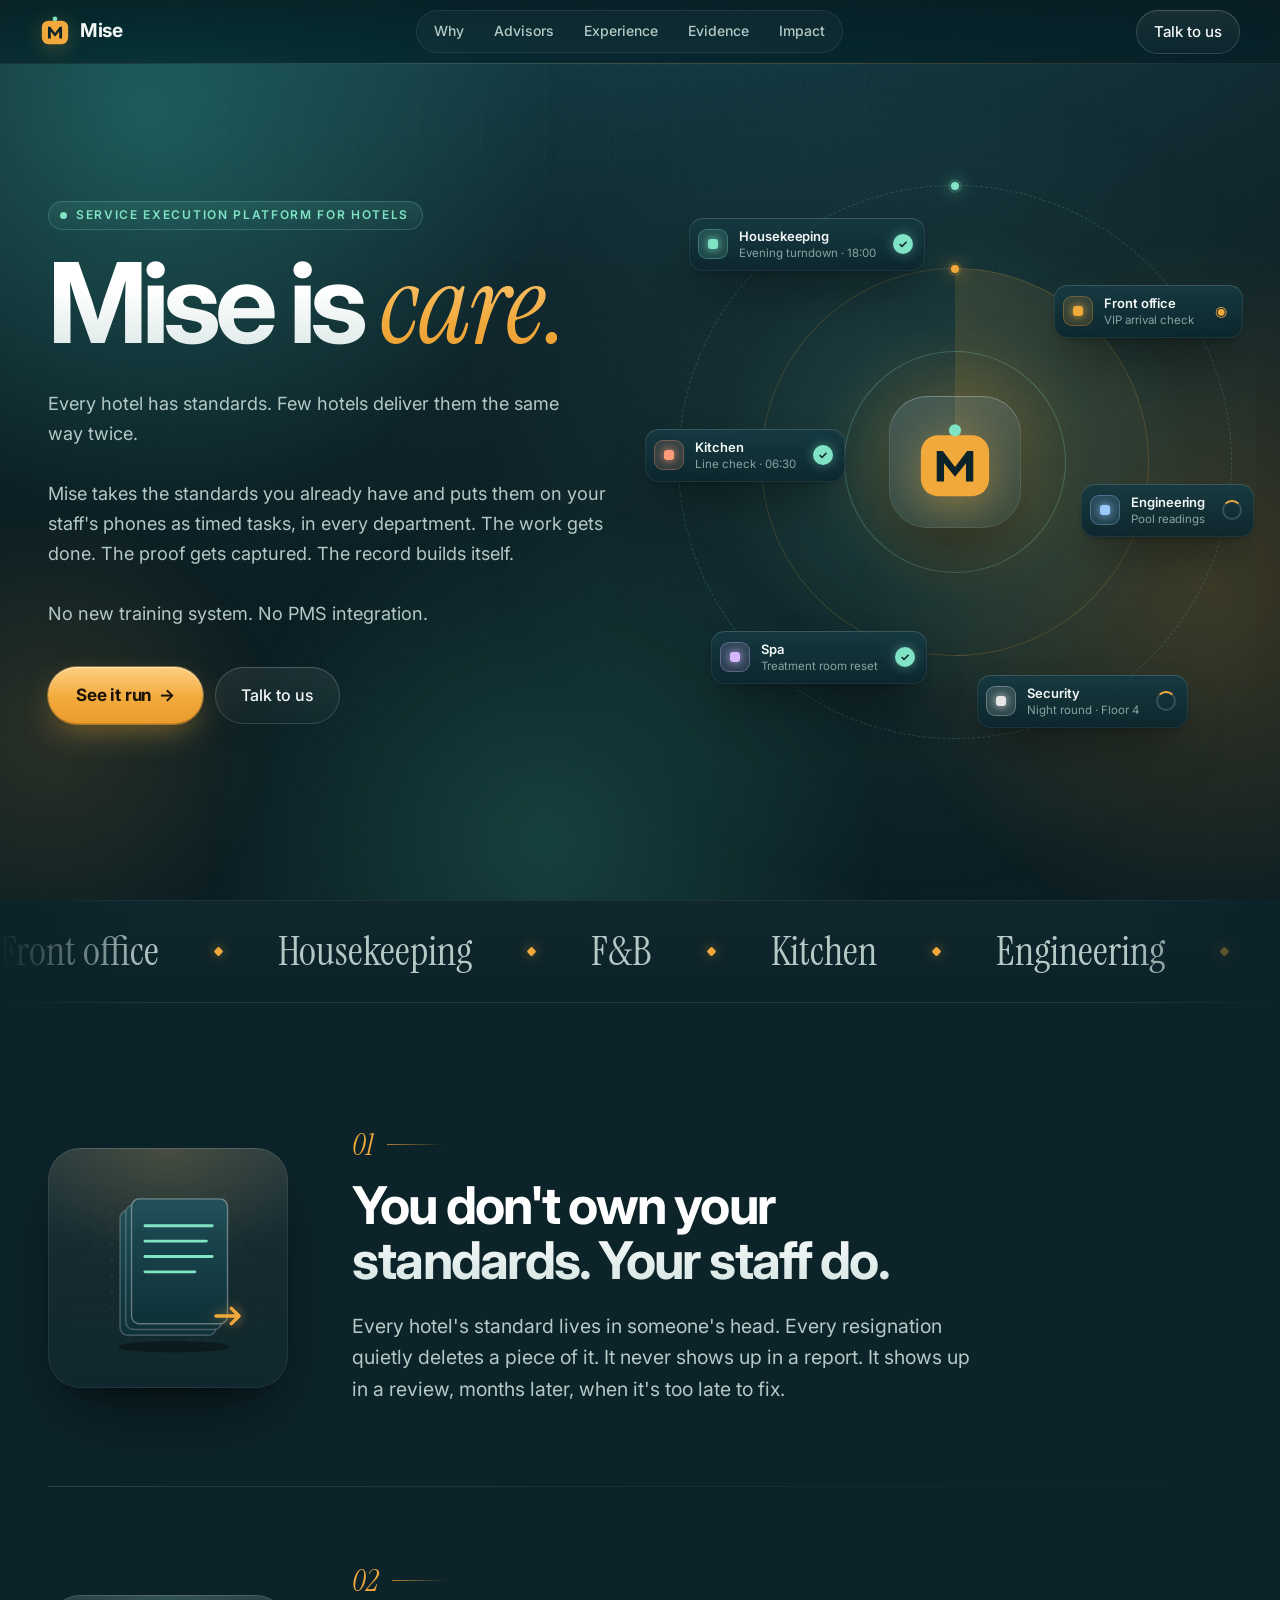
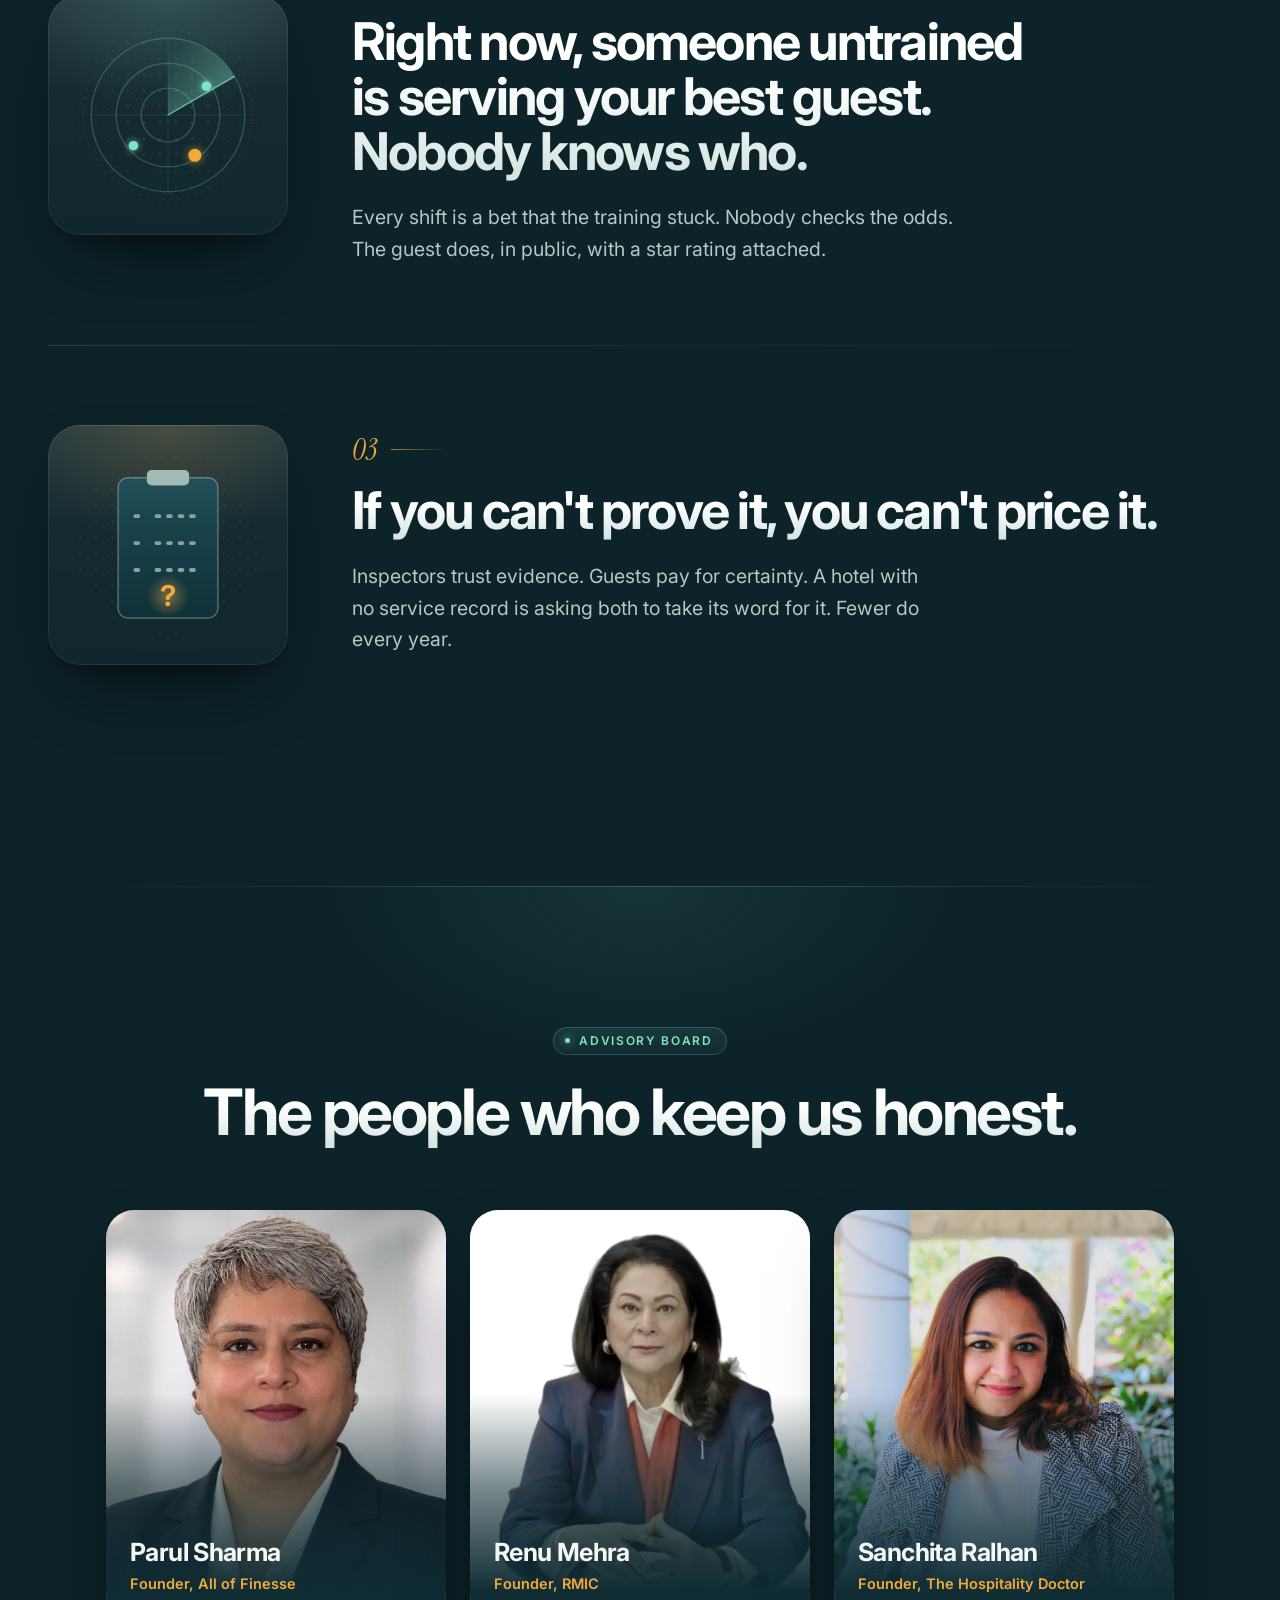
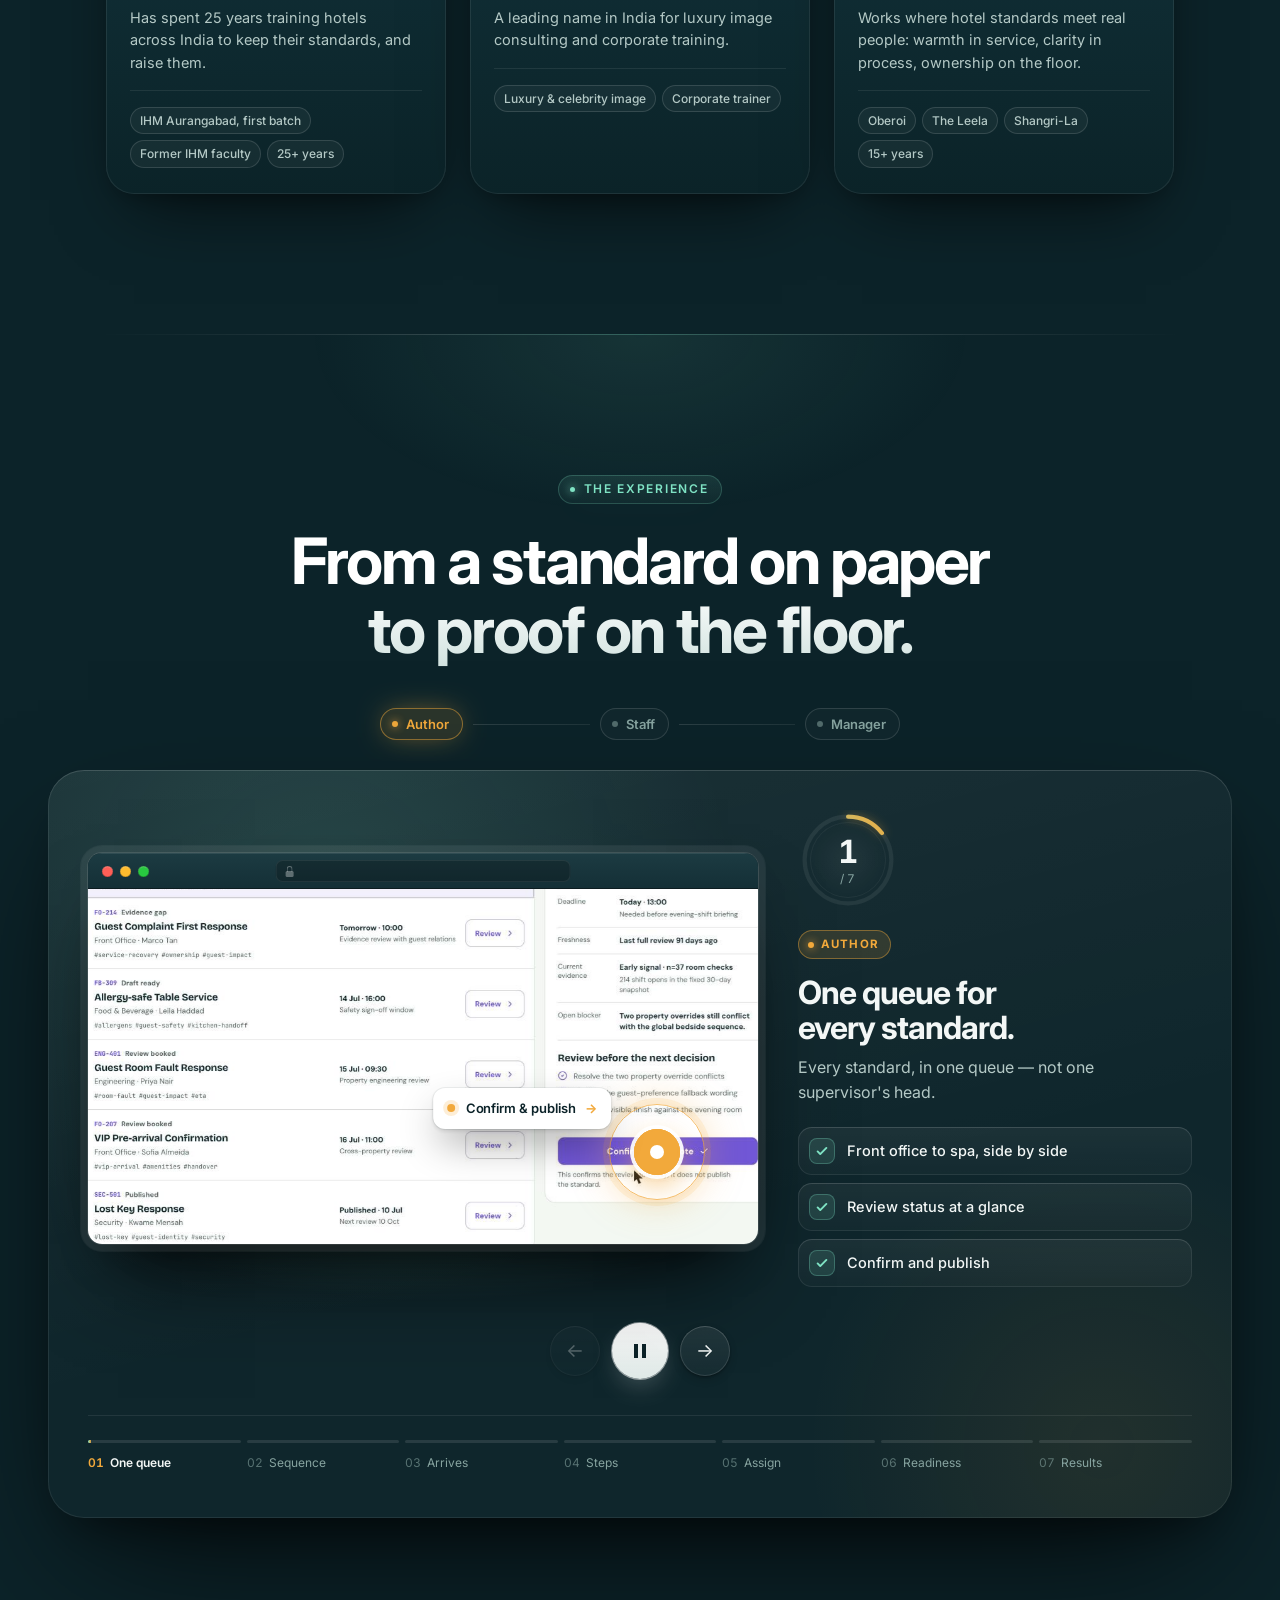
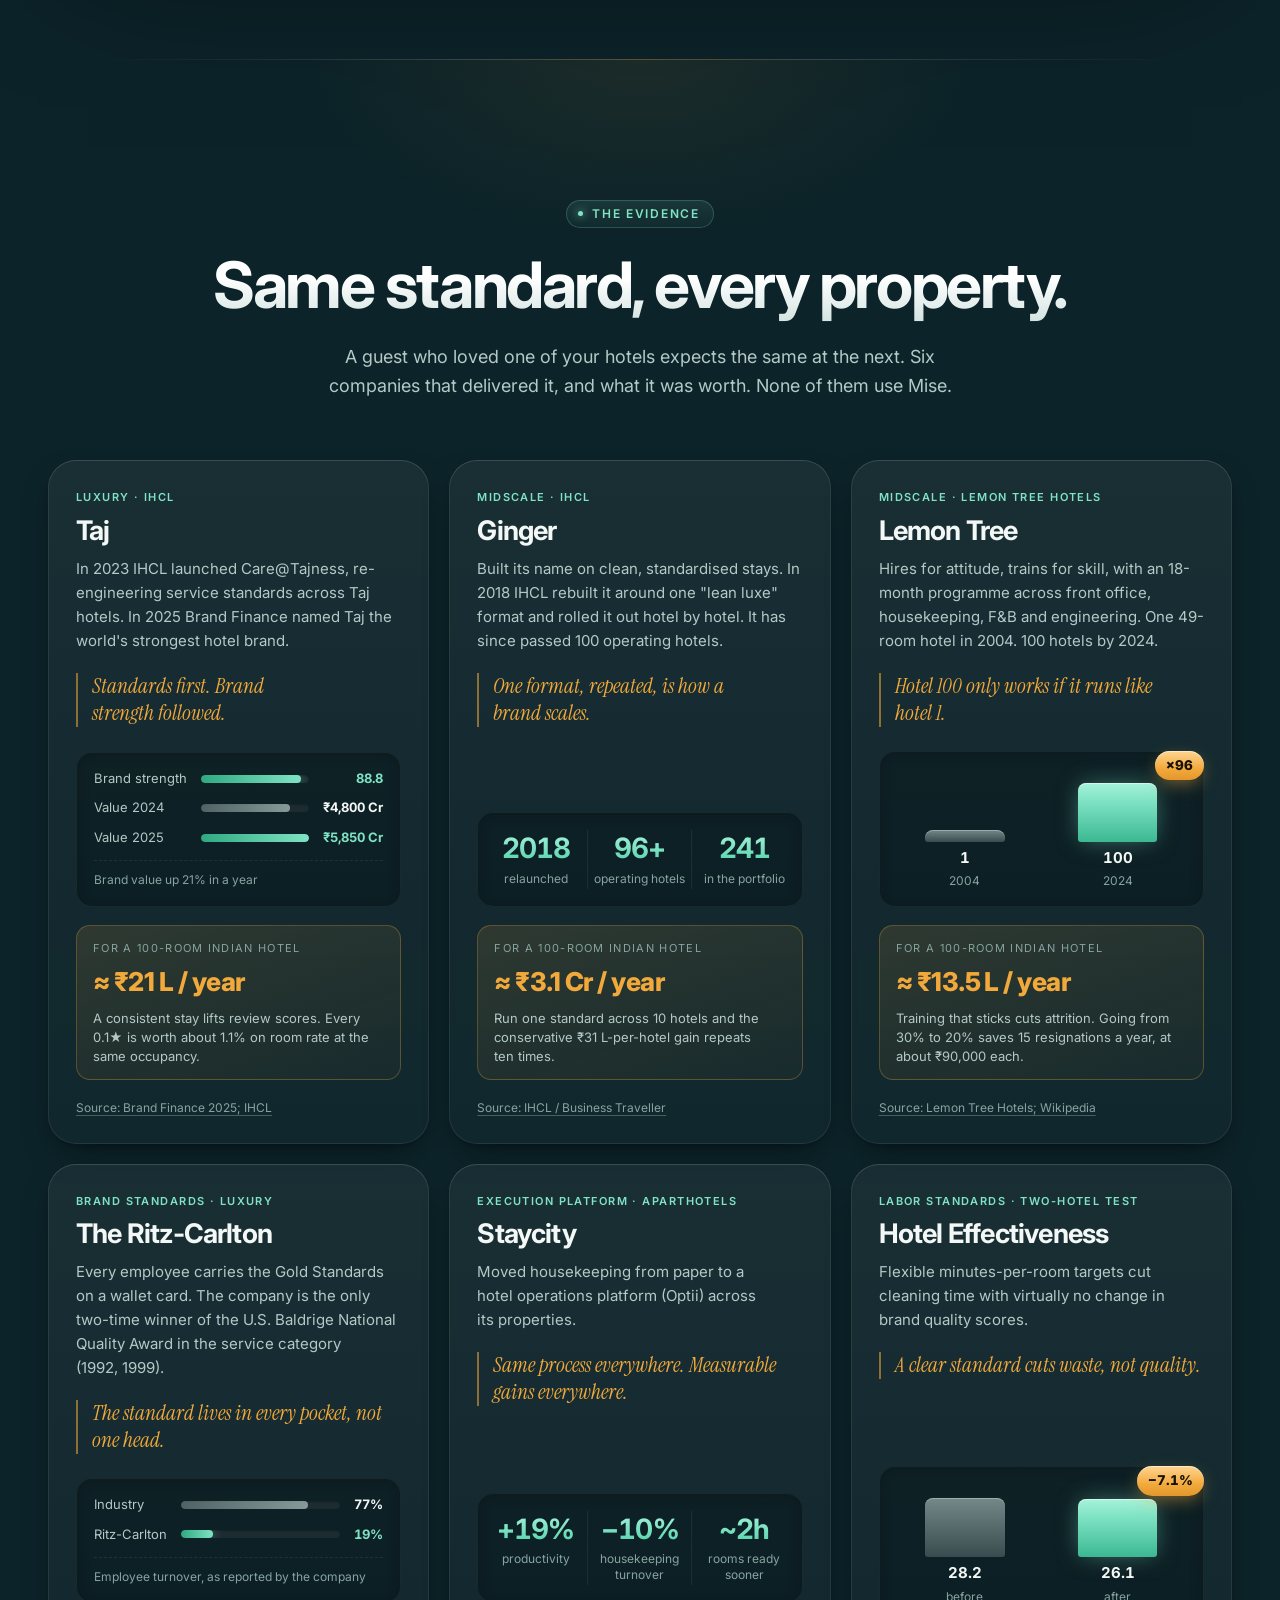
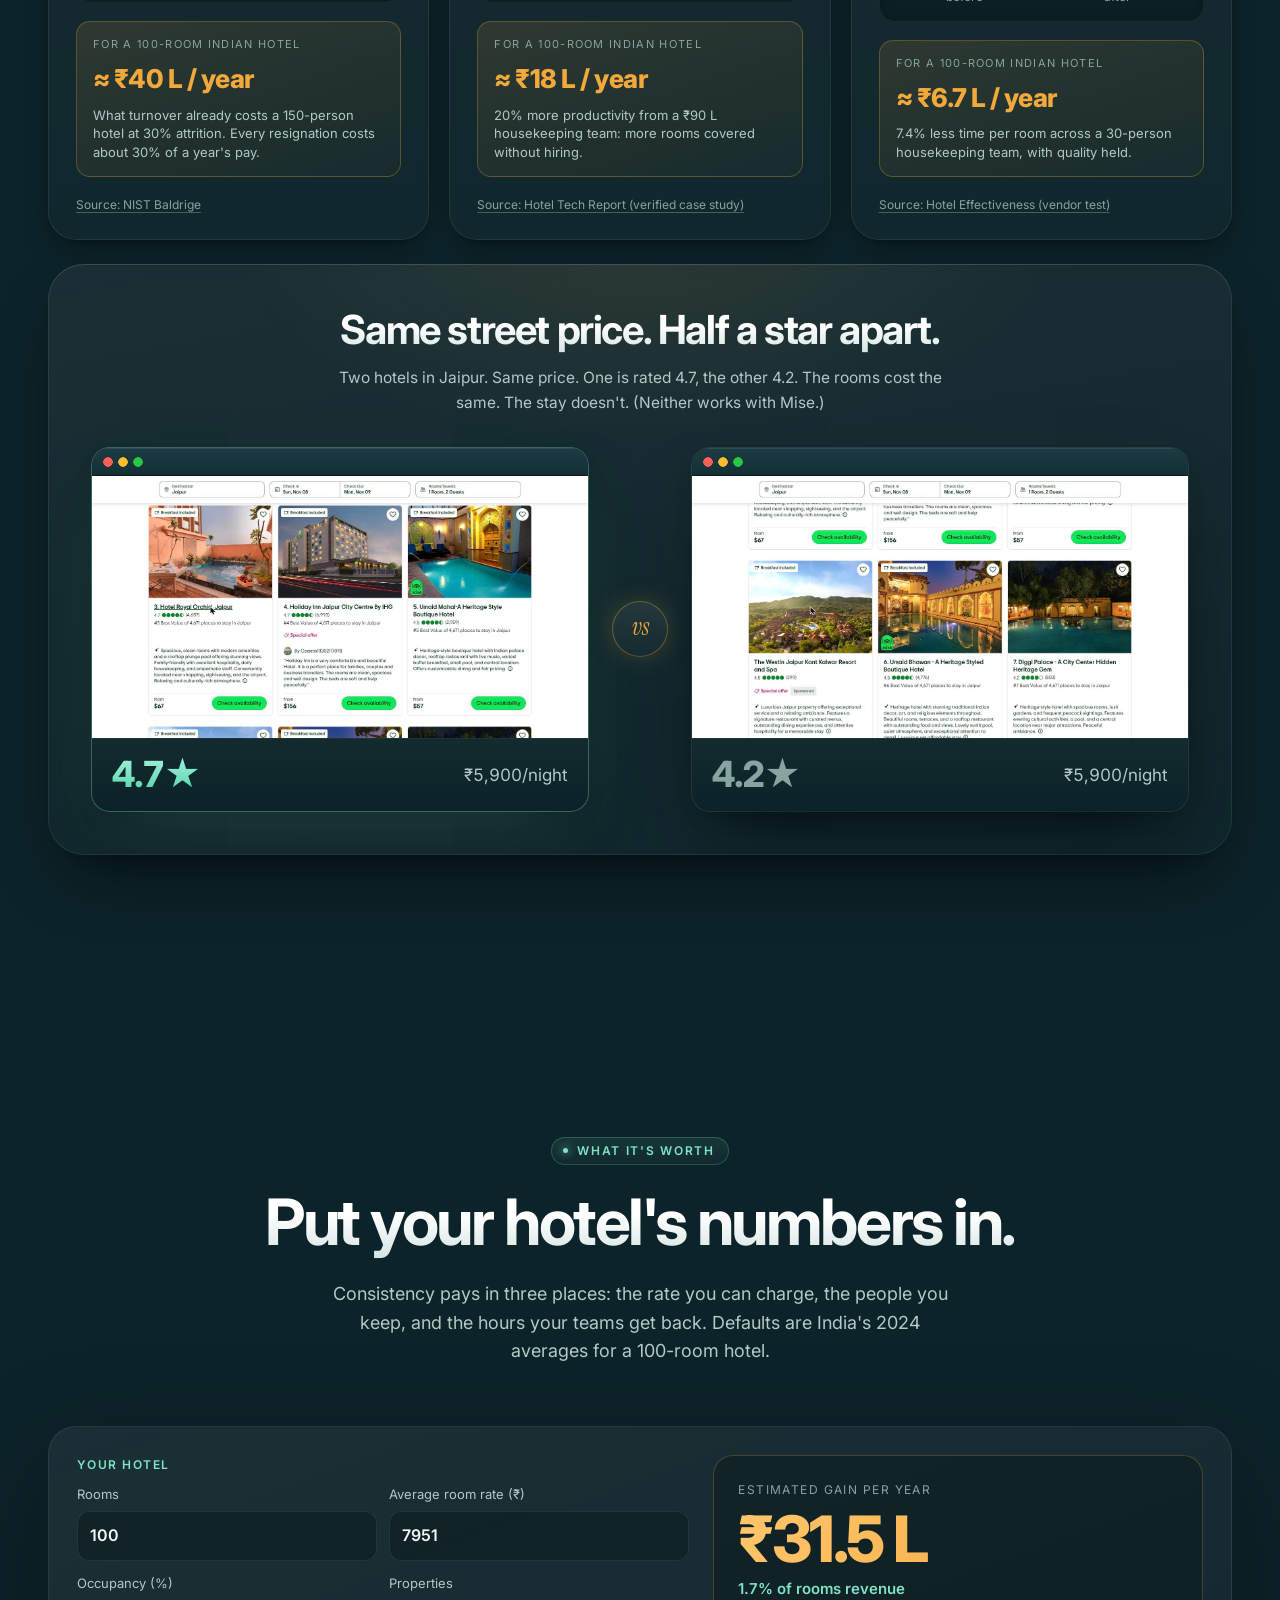
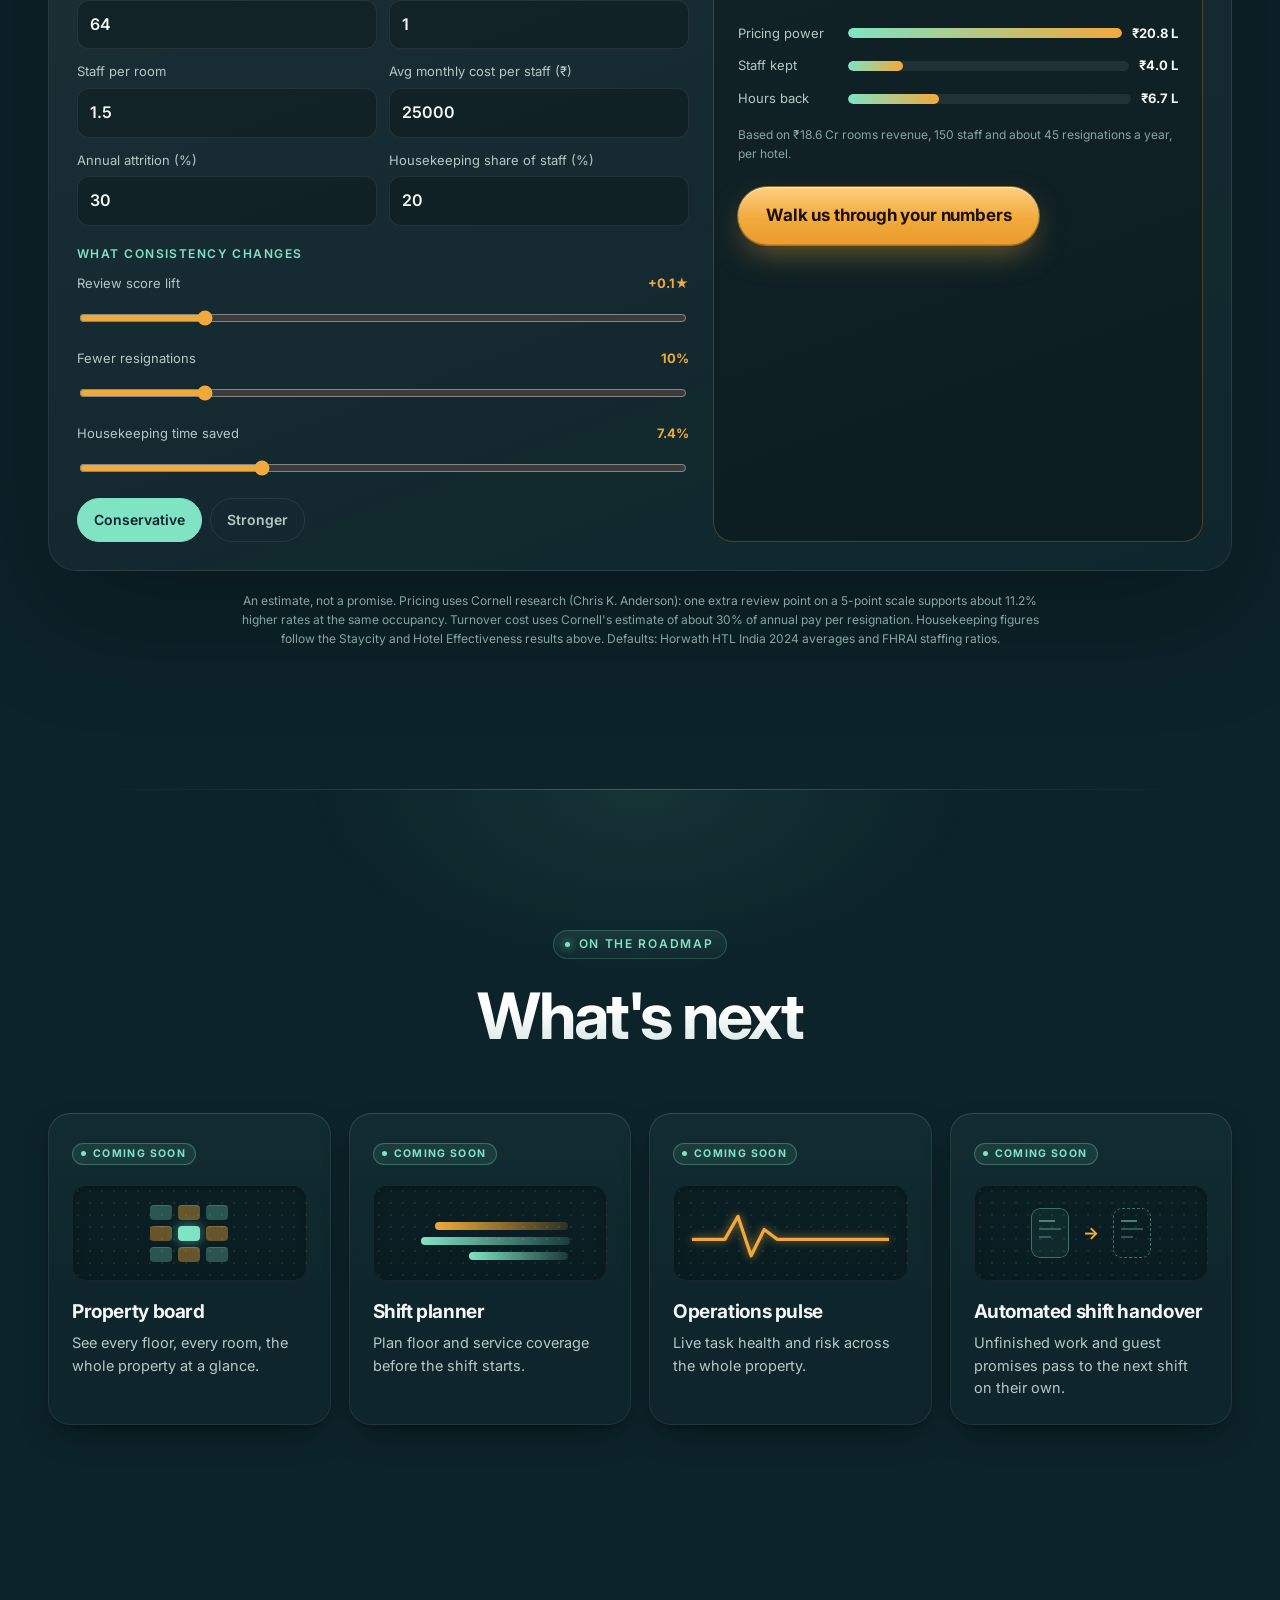
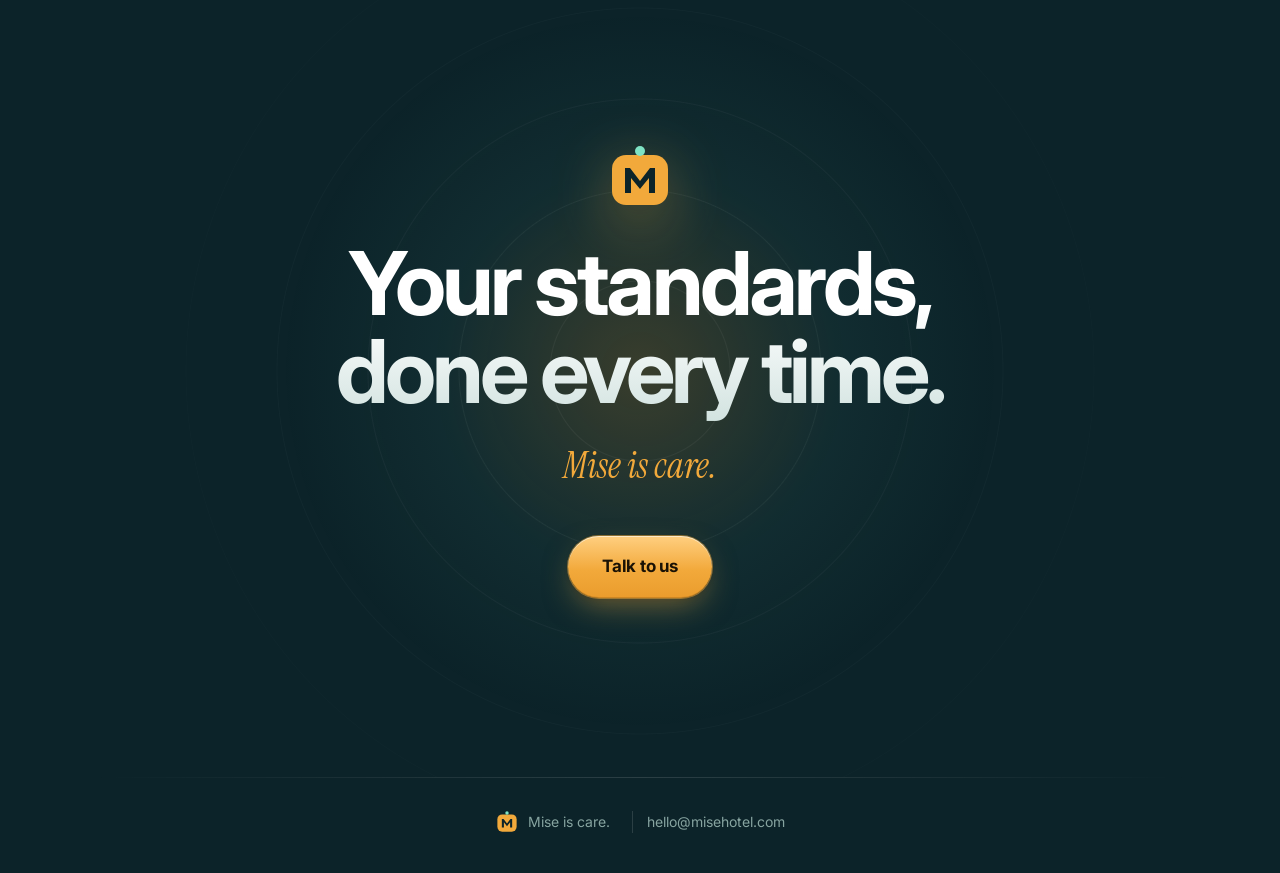
==== commit c91e7819: "Merge branch 'worktree-agent-a2b3374c2cd65b419' into claude/laughing-mayer-3kgtwf" ====
--- a/public/index.html
+++ b/public/index.html
@@ -11,6 +11,7 @@
 <link rel="preconnect" href="https://fonts.gstatic.com" crossorigin>
 <link href="https://fonts.googleapis.com/css2?family=Inter:wght@400;500;600;700;800&family=Instrument+Serif:ital@0;1&display=swap" rel="stylesheet">
 <link rel="stylesheet" href="styles.css">
+<link rel="stylesheet" href="calculator.css">
 </head>
 <body>
 <a class="skip" href="#main">Skip to content</a>
@@ -26,7 +27,7 @@
     <img src="logo.svg" alt="" width="34" height="34"><span>Mise</span>
   </a>
   <nav class="nav" aria-label="Sections">
-    <a href="#problems">Why</a><a href="#advisors">Advisors</a><a href="#journey">Experience</a><a href="#evidence">Evidence</a>
+    <a href="#problems">Why</a><a href="#advisors">Advisors</a><a href="#journey">Experience</a><a href="#evidence">Evidence</a><a href="#impact">Impact</a>
   </nav>
   <a class="btn btn-ghost" href="mailto:hello@misehotel.com">Talk to us</a>
 </header>
@@ -80,8 +81,8 @@
       </div>
       <div>
         <span class="num">01</span>
-        <h2>Your standards walk out the door every time someone resigns.</h2>
-        <p>In most hotels, the standard isn't a document. It's a person. When that person leaves, nothing breaks on day one. It breaks months later, as complaints nobody can trace, from a team nobody trained.</p>
+        <h2>You don't own your standards. Your staff do.</h2>
+        <p>Every hotel's standard lives in someone's head. Every resignation quietly deletes a piece of it. It never shows up in a report. It shows up in a review, months later, when it's too late to fix.</p>
       </div>
     </article>
     <article class="problem reveal">
@@ -97,8 +98,8 @@
       </div>
       <div>
         <span class="num">02</span>
-        <h2>Right now, someone untrained is serving your most valuable guest. You'll find out from a review.</h2>
-        <p>Training happened once, to a team that has since changed. People left. People joined. The standard drifted. No one in the building can say who is ready and who is guessing. The guest can.</p>
+        <h2>Right now, someone untrained is serving your best guest. Nobody knows who.</h2>
+        <p>Every shift is a bet that the training stuck. Nobody checks the odds. The guest does, in public, with a star rating attached.</p>
       </div>
     </article>
     <article class="problem reveal">
@@ -114,8 +115,8 @@
       </div>
       <div>
         <span class="num">03</span>
-        <h2>Every service you can't prove is revenue you can't defend.</h2>
-        <p>When the inspector arrives, intentions don't count. When a guest complains, memories don't count. Without a record, every audit is a gamble and every rate increase is a hope.</p>
+        <h2>If you can't prove it, you can't price it.</h2>
+        <p>Inspectors trust evidence. Guests pay for certainty. A hotel with no service record is asking both to take its word for it. Fewer do every year.</p>
       </div>
     </article>
   </section>
@@ -194,6 +195,7 @@
           <div class="bar-row hi"><span>Value 2025</span><div class="bar"><i style="--w:100%"></i></div><b>₹5,850 Cr</b></div>
           <p class="viz-cap">Brand value up <span class="count" data-to="22">0</span>% in a year</p>
         </div>
+        <div class="impact"><span class="impact-label">For a 100-room Indian hotel</span><b class="impact-num">≈ ₹21 L / year</b><p>A consistent stay lifts review scores. Every 0.1★ is worth about 1.1% on room rate at the same occupancy.</p></div>
         <a class="src" href="https://brandfinance.com/press-releases/taj-retains-title-as-the-worlds-strongest-hotel-brand-ranked-in-2025" target="_blank" rel="noopener">Source: Brand Finance 2025; IHCL</a>
       </article>
 
@@ -206,6 +208,7 @@
           <div class="stat"><b><span class="count" data-to="100">0</span>+</b><span>operating hotels</span></div>
           <div class="stat"><b><span class="count" data-to="250">0</span></b><span>in the portfolio</span></div>
         </div>
+        <div class="impact"><span class="impact-label">For a 100-room Indian hotel</span><b class="impact-num">≈ ₹3.1 Cr / year</b><p>Run one standard across 10 hotels and the conservative ₹31 L-per-hotel gain repeats ten times.</p></div>
         <a class="src" href="https://www.businesstraveller.com/business-travel/ihcl-unveils-its-flagship-ginger-at-mumbai-airport/" target="_blank" rel="noopener">Source: IHCL / Business Traveller</a>
       </article>
 
@@ -218,6 +221,7 @@
           <div class="drop-col hi"><i style="--h:100%"></i><b>100</b><span>2024</span></div>
           <div class="drop-badge">×<span class="count" data-to="100">0</span></div>
         </div>
+        <div class="impact"><span class="impact-label">For a 100-room Indian hotel</span><b class="impact-num">≈ ₹13.5 L / year</b><p>Training that sticks cuts attrition. Going from 30% to 20% saves 15 resignations a year, at about ₹90,000 each.</p></div>
         <a class="src" href="https://en.wikipedia.org/wiki/Lemon_Tree_Hotels" target="_blank" rel="noopener">Source: Lemon Tree Hotels; Wikipedia</a>
       </article>
 
@@ -230,6 +234,7 @@
           <div class="bar-row hi"><span>Ritz-Carlton</span><div class="bar"><i style="--w:20%"></i></div><b><span class="count" data-to="20">0</span>%</b></div>
           <p class="viz-cap">Employee turnover, as reported by the company</p>
         </div>
+        <div class="impact"><span class="impact-label">For a 100-room Indian hotel</span><b class="impact-num">≈ ₹40 L / year</b><p>What turnover already costs a 150-person hotel at 30% attrition. Every resignation costs about 30% of a year's pay.</p></div>
         <a class="src" href="https://www.nist.gov/blogs/blogrige/customer-really-always-right-hotel-company-invests-its-employees-first" target="_blank" rel="noopener">Source: NIST Baldrige</a>
       </article>
 
@@ -242,6 +247,7 @@
           <div class="stat"><b>−<span class="count" data-to="10">0</span>%</b><span>housekeeping turnover</span></div>
           <div class="stat"><b>~<span class="count" data-to="2">0</span>h</b><span>rooms ready sooner</span></div>
         </div>
+        <div class="impact"><span class="impact-label">For a 100-room Indian hotel</span><b class="impact-num">≈ ₹18 L / year</b><p>20% more productivity from a ₹90 L housekeeping team: more rooms covered without hiring.</p></div>
         <a class="src" href="https://hoteltechreport.com/success-stories/marketing/optii/staycity-aparthotels" target="_blank" rel="noopener">Source: Hotel Tech Report (verified case study)</a>
       </article>
 
@@ -254,6 +260,7 @@
           <div class="drop-col hi"><i style="--h:92.6%"></i><b>26.1</b><span>after</span></div>
           <div class="drop-badge">−<span class="count" data-to="7.4" data-dec="1">0</span>%</div>
         </div>
+        <div class="impact"><span class="impact-label">For a 100-room Indian hotel</span><b class="impact-num">≈ ₹6.7 L / year</b><p>7.4% less time per room across a 30-person housekeeping team, with quality held.</p></div>
         <a class="src" href="https://info.hoteleffectiveness.com/hubfs/Housekeeping_Case_Study-6.pdf" target="_blank" rel="noopener">Source: Hotel Effectiveness (vendor test)</a>
       </article>
     </div>
@@ -277,6 +284,56 @@
     </div>
   </section>
 
+  <!-- Impact calculator -->
+  <section id="impact" class="calc-section" aria-labelledby="calc-title">
+    <p class="eyebrow center">What it's worth</p>
+    <h2 id="calc-title" class="section-title">Put your hotel's numbers in.</h2>
+    <p class="section-sub">Consistency pays in three places: the rate you can charge, the people you keep, and the hours your teams get back. Defaults are India's 2024 averages for a 100-room hotel.</p>
+
+    <div class="calc reveal">
+      <form class="calc-inputs" id="calcForm" onsubmit="return false">
+        <fieldset>
+          <legend>Your hotel</legend>
+          <label>Rooms <input type="number" name="rooms" value="100" min="1" step="1" inputmode="numeric"></label>
+          <label>Average room rate (₹) <input type="number" name="adr" value="7951" min="0" step="100" inputmode="numeric"></label>
+          <label>Occupancy (%) <input type="number" name="occ" value="64" min="0" max="100" step="1" inputmode="numeric"></label>
+          <label>Properties <input type="number" name="props" value="1" min="1" step="1" inputmode="numeric"></label>
+          <label>Staff per room <input type="number" name="spr" value="1.5" min="0" step="0.1" inputmode="decimal"></label>
+          <label>Avg monthly cost per staff (₹) <input type="number" name="pay" value="25000" min="0" step="1000" inputmode="numeric"></label>
+          <label>Annual attrition (%) <input type="number" name="attr" value="30" min="0" max="200" step="1" inputmode="numeric"></label>
+          <label>Housekeeping share of staff (%) <input type="number" name="hk" value="20" min="0" max="100" step="1" inputmode="numeric"></label>
+        </fieldset>
+        <fieldset class="calc-levers">
+          <legend>What consistency changes</legend>
+          <label class="range">Review score lift <output data-for="lift">+0.1★</output>
+            <input type="range" name="lift" min="0" max="0.5" step="0.05" value="0.1"></label>
+          <label class="range">Fewer resignations <output data-for="ret">10%</output>
+            <input type="range" name="ret" min="0" max="50" step="1" value="10"></label>
+          <label class="range">Housekeeping time saved <output data-for="prod">7.4%</output>
+            <input type="range" name="prod" min="0" max="25" step="0.1" value="7.4"></label>
+          <div class="calc-presets" role="group" aria-label="Scenario">
+            <button type="button" data-preset="conservative" aria-pressed="true">Conservative</button>
+            <button type="button" data-preset="strong" aria-pressed="false">Stronger</button>
+          </div>
+        </fieldset>
+      </form>
+
+      <div class="calc-out" aria-live="polite">
+        <span class="calc-out-label">Estimated gain per year</span>
+        <b class="calc-total" id="calcTotal">₹31.5 L</b>
+        <span class="calc-pct" id="calcPct">1.7% of rooms revenue</span>
+        <ul class="calc-bars">
+          <li><span>Pricing power</span><div class="cbar"><i id="barPrice"></i></div><b id="valPrice"></b></li>
+          <li><span>Staff kept</span><div class="cbar"><i id="barRet"></i></div><b id="valRet"></b></li>
+          <li><span>Hours back</span><div class="cbar"><i id="barProd"></i></div><b id="valProd"></b></li>
+        </ul>
+        <p class="calc-base" id="calcBase"></p>
+        <a class="btn btn-primary" href="mailto:hello@misehotel.com?subject=Mise%20impact%20estimate">Walk us through your numbers</a>
+      </div>
+    </div>
+    <p class="calc-note">An estimate, not a promise. Pricing uses Cornell research (Chris K. Anderson): one extra review point on a 5-point scale supports about 11.2% higher rates at the same occupancy. Turnover cost uses Cornell's estimate of about 30% of annual pay per resignation. Housekeeping figures follow the Staycity and Hotel Effectiveness results above. Defaults: Horwath HTL India 2024 averages and FHRAI staffing ratios.</p>
+  </section>
+
   <!-- Coming soon -->
   <section id="soon" class="soon" aria-labelledby="soon-title">
     <p class="eyebrow center">On the roadmap</p>
@@ -305,5 +362,6 @@
 
 <script src="journey-data.js"></script>
 <script src="app.js"></script>
+<script src="calculator.js"></script>
 </body>
 </html>
--- a/public/calculator.css
+++ b/public/calculator.css
@@ -0,0 +1,43 @@
+/* Financial impact: per-case boxes and the calculator */
+.impact { margin-top: 18px; padding: 14px 16px; border-radius: 14px; background: linear-gradient(160deg, rgba(242,169,59,.12), rgba(242,169,59,.03)); border: 1px solid rgba(242,169,59,.28); }
+.impact-label { display: block; font-size: 11px; letter-spacing: .12em; text-transform: uppercase; color: var(--ink-3); }
+.impact-num { display: block; margin: 4px 0 6px; font-size: 26px; font-weight: 800; letter-spacing: -.02em; color: var(--amber); }
+.impact p { margin: 0; font-size: 13px; line-height: 1.45; color: var(--ink-2); }
+
+.calc { display: grid; grid-template-columns: minmax(0, 1.25fr) minmax(0, 1fr); gap: 24px; padding: 28px; border-radius: 28px; background: linear-gradient(160deg, rgba(255,255,255,.06), rgba(255,255,255,.015)); border: 1px solid var(--line); box-shadow: 0 40px 120px rgba(0,0,0,.3); }
+.calc-inputs { display: grid; gap: 18px; min-width: 0; }
+.calc fieldset { border: 0; margin: 0; padding: 0; display: grid; grid-template-columns: repeat(2, minmax(0, 1fr)); gap: 12px; min-width: 0; }
+.calc legend { grid-column: 1 / -1; padding: 0; margin-bottom: 10px; font-size: 12px; font-weight: 600; letter-spacing: .12em; text-transform: uppercase; color: var(--mint); }
+.calc label { display: flex; flex-direction: column; gap: 6px; font-size: 13px; color: var(--ink-2); min-width: 0; }
+.calc input[type="number"] { font: inherit; font-size: 16px; font-weight: 600; color: var(--ink); background: rgba(0,0,0,.22); border: 1px solid var(--line); border-radius: 12px; padding: 11px 12px; min-height: 44px; width: 100%; }
+.calc input[type="number"]:focus-visible { outline: 2px solid var(--mint); outline-offset: 1px; border-color: transparent; }
+.calc-levers { grid-template-columns: 1fr !important; }
+.calc .range { flex-direction: row; flex-wrap: wrap; align-items: center; justify-content: space-between; }
+.calc .range output { font-weight: 700; color: var(--amber); }
+.calc input[type="range"] { width: 100%; accent-color: var(--amber); min-height: 32px; }
+.calc-presets { display: flex; gap: 8px; }
+.calc-presets button { font: inherit; font-size: 14px; font-weight: 600; cursor: pointer; padding: 10px 16px; min-height: 44px; border-radius: 999px; border: 1px solid var(--line); background: transparent; color: var(--ink-2); transition: all .2s; }
+.calc-presets button[aria-pressed="true"] { background: var(--mint); border-color: var(--mint); color: var(--bg); }
+
+.calc-out { display: flex; flex-direction: column; padding: 24px; border-radius: 20px; background: rgba(0,0,0,.22); border: 1px solid rgba(242,169,59,.25); min-width: 0; }
+.calc-out-label { font-size: 12px; letter-spacing: .12em; text-transform: uppercase; color: var(--ink-3); }
+.calc-total { font-size: clamp(40px, 6vw, 64px); font-weight: 800; letter-spacing: -.04em; line-height: 1.05; margin: 6px 0 4px; background: linear-gradient(120deg, var(--amber-2), var(--amber)); -webkit-background-clip: text; background-clip: text; color: transparent; }
+.calc-pct { color: var(--mint); font-weight: 600; font-size: 15px; }
+.calc-bars { list-style: none; padding: 0; margin: 22px 0 16px; display: grid; gap: 12px; }
+.calc-bars li { display: grid; grid-template-columns: 100px minmax(0, 1fr) auto; align-items: center; gap: 10px; font-size: 13px; color: var(--ink-2); }
+.calc-bars b { color: var(--ink); white-space: nowrap; }
+.cbar { height: 10px; border-radius: 6px; background: rgba(255,255,255,.07); overflow: hidden; }
+.cbar i { display: block; height: 100%; width: 0; border-radius: 6px; background: linear-gradient(90deg, var(--mint), var(--amber)); transition: width .5s var(--ease); }
+.calc-base { font-size: 12px; color: var(--ink-3); margin: 0 0 20px; }
+.calc-out .btn { margin-top: 4px; align-self: flex-start; }
+.calc-note { max-width: 820px; margin: 20px auto 0; text-align: center; font-size: 12px; line-height: 1.6; color: var(--ink-3); }
+
+@media (max-width: 900px) {
+  .calc { grid-template-columns: minmax(0, 1fr); padding: 18px; }
+}
+@media (max-width: 420px) {
+  .calc fieldset { grid-template-columns: minmax(0, 1fr); }
+  .calc-bars li { grid-template-columns: 84px minmax(0, 1fr) auto; }
+  .calc-out .btn { align-self: stretch; }
+}
+@media (prefers-reduced-motion: reduce) { .cbar i { transition: none; } }
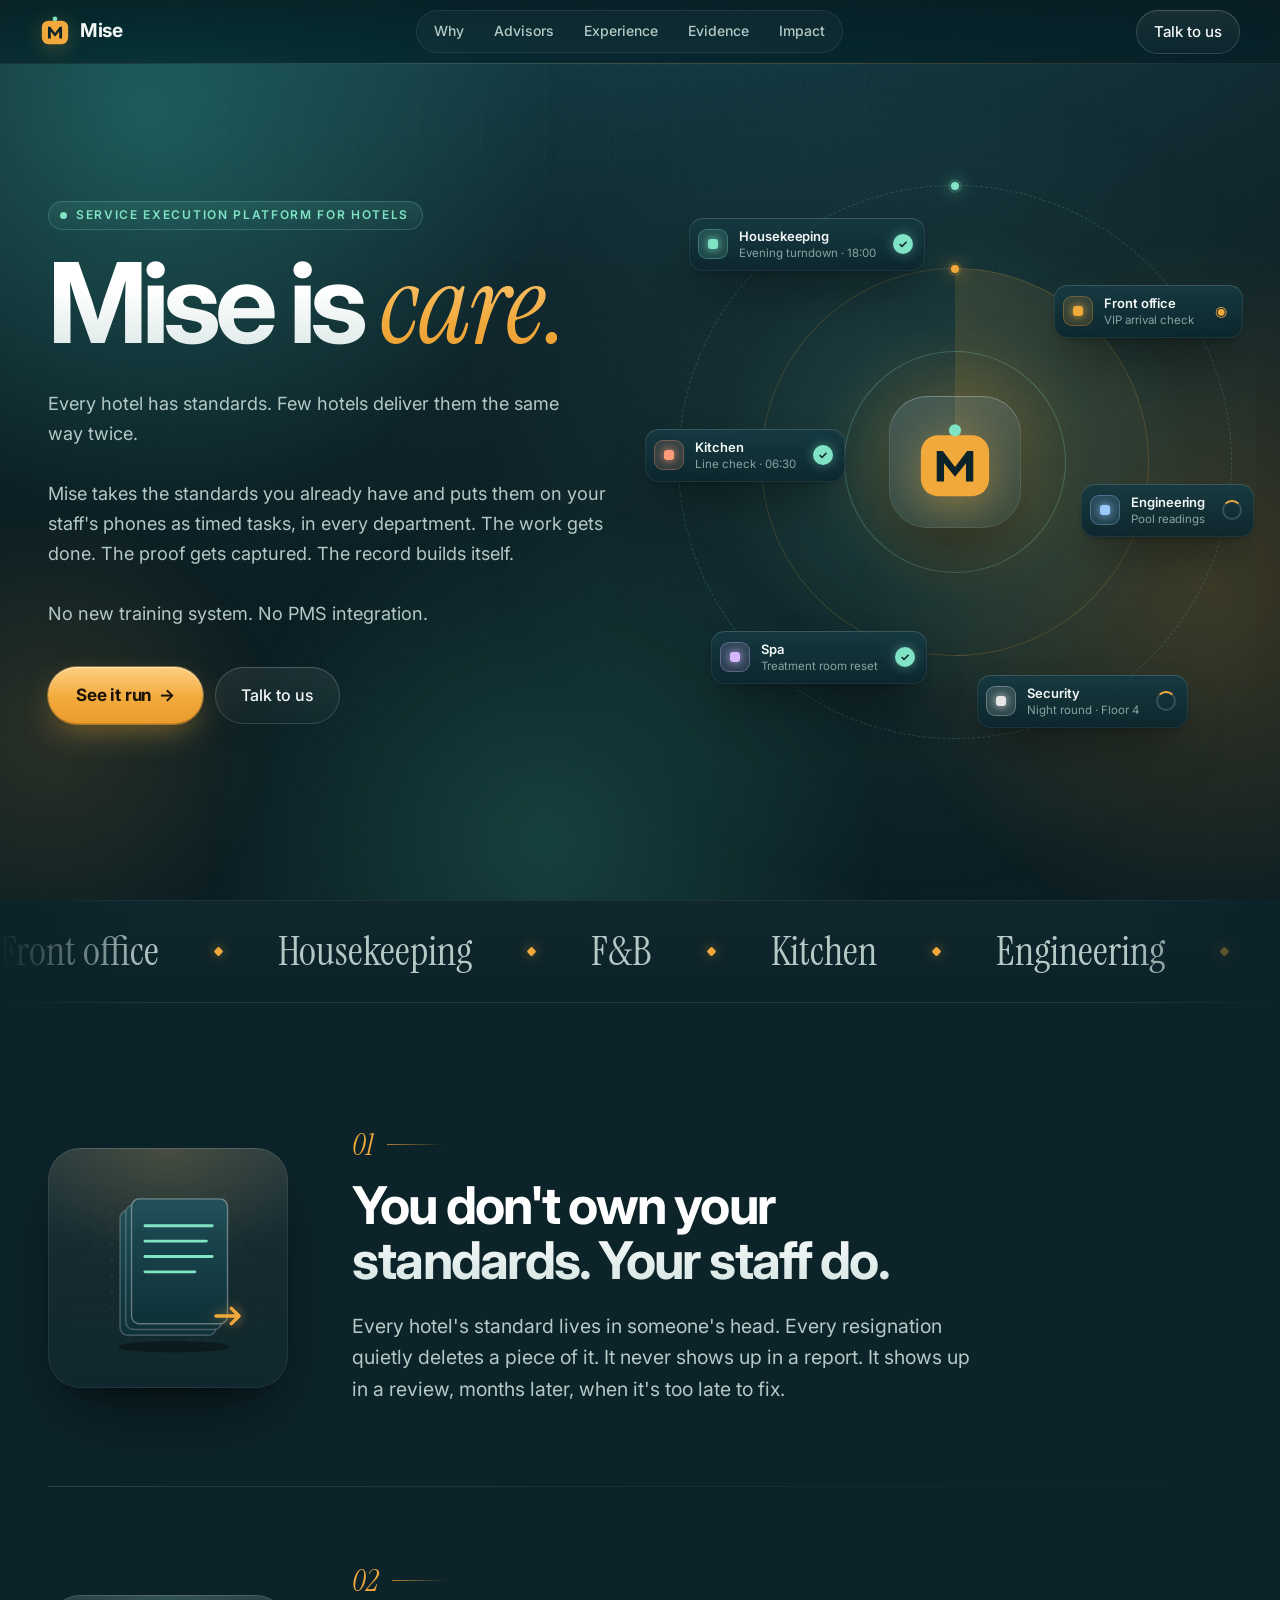
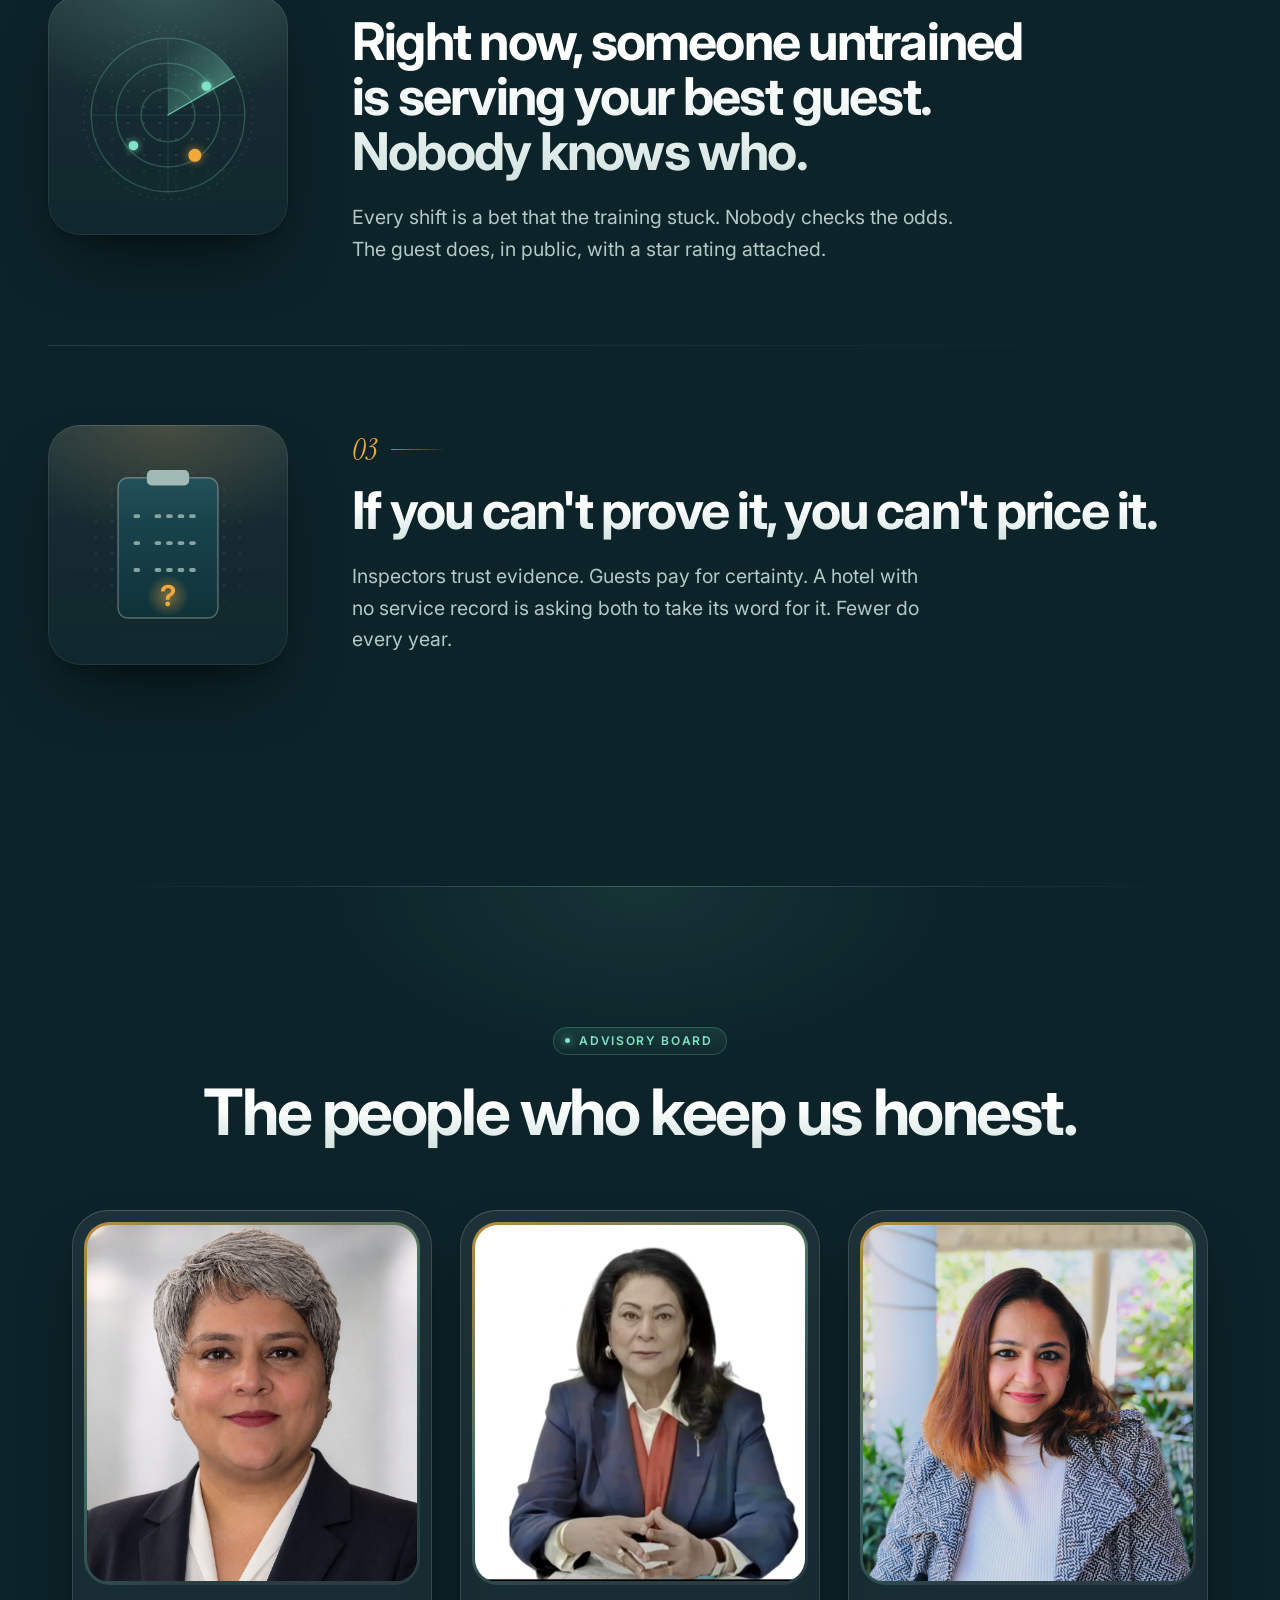
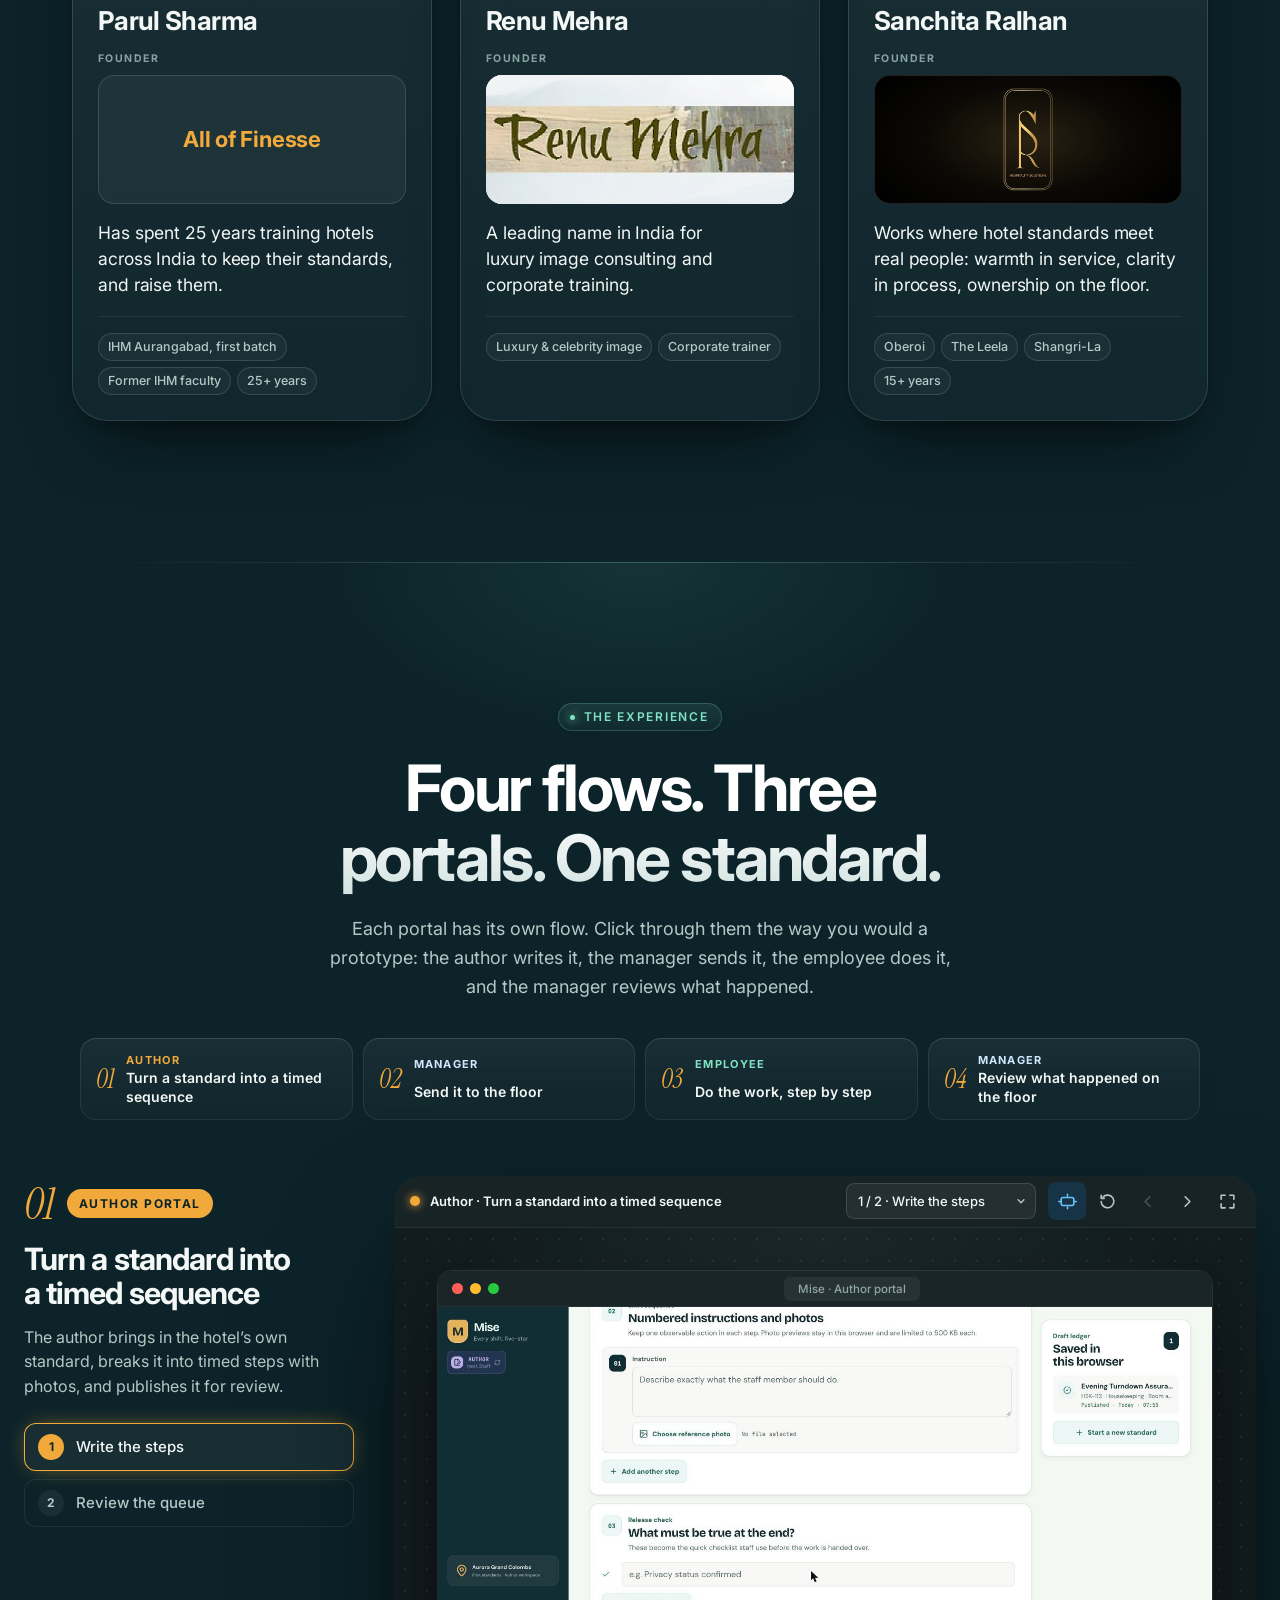
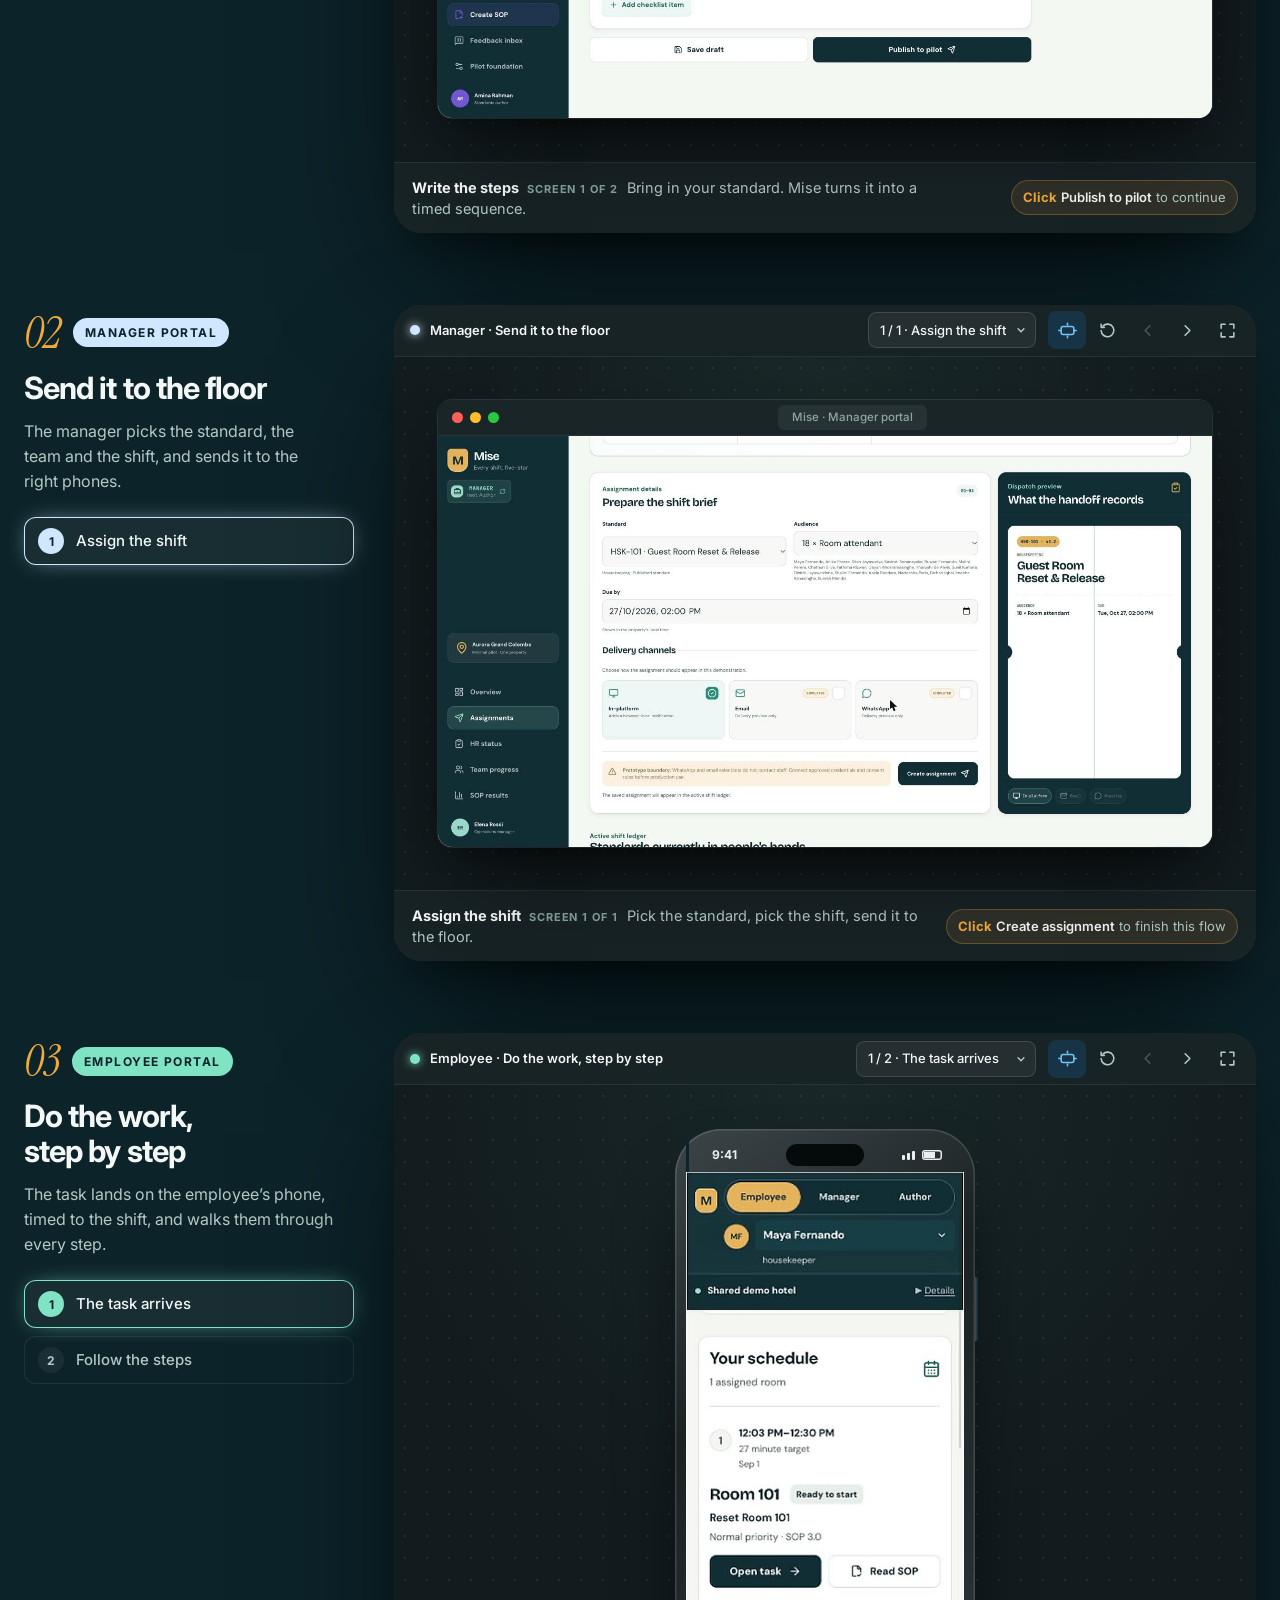
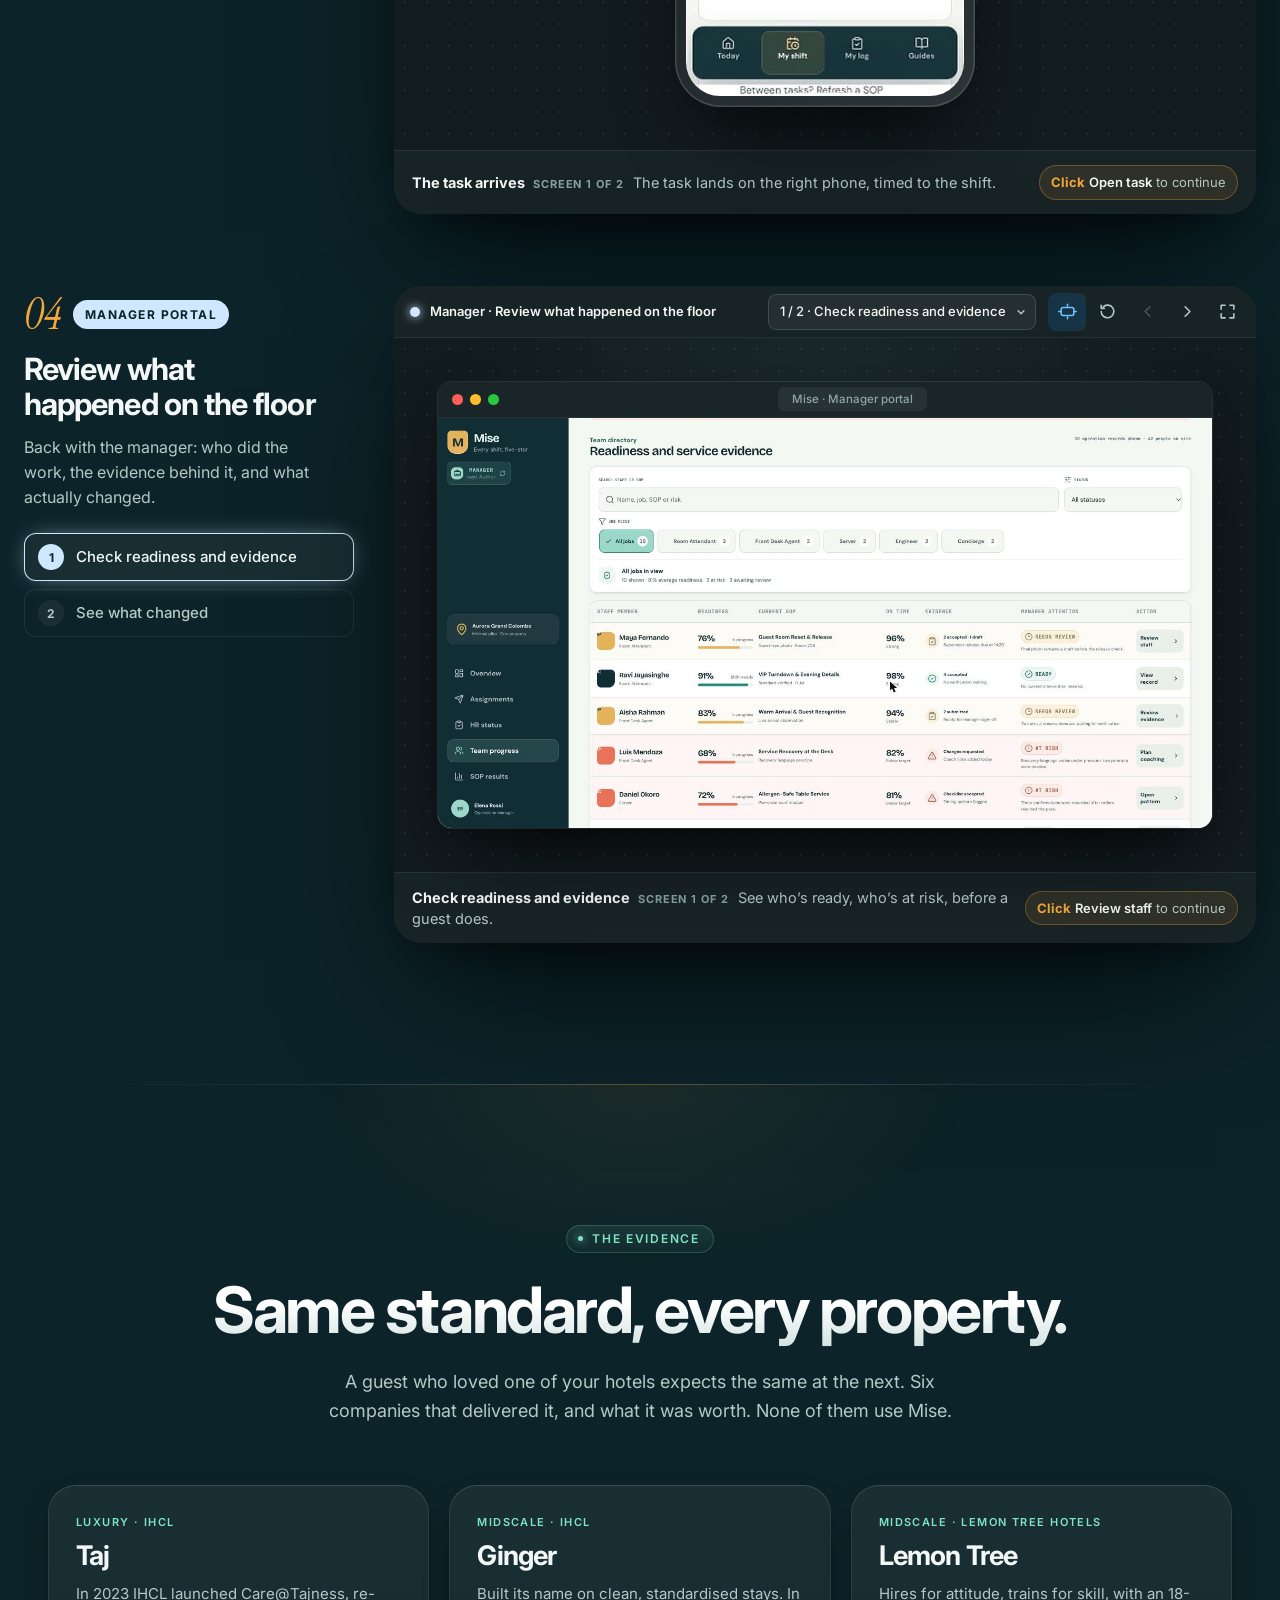
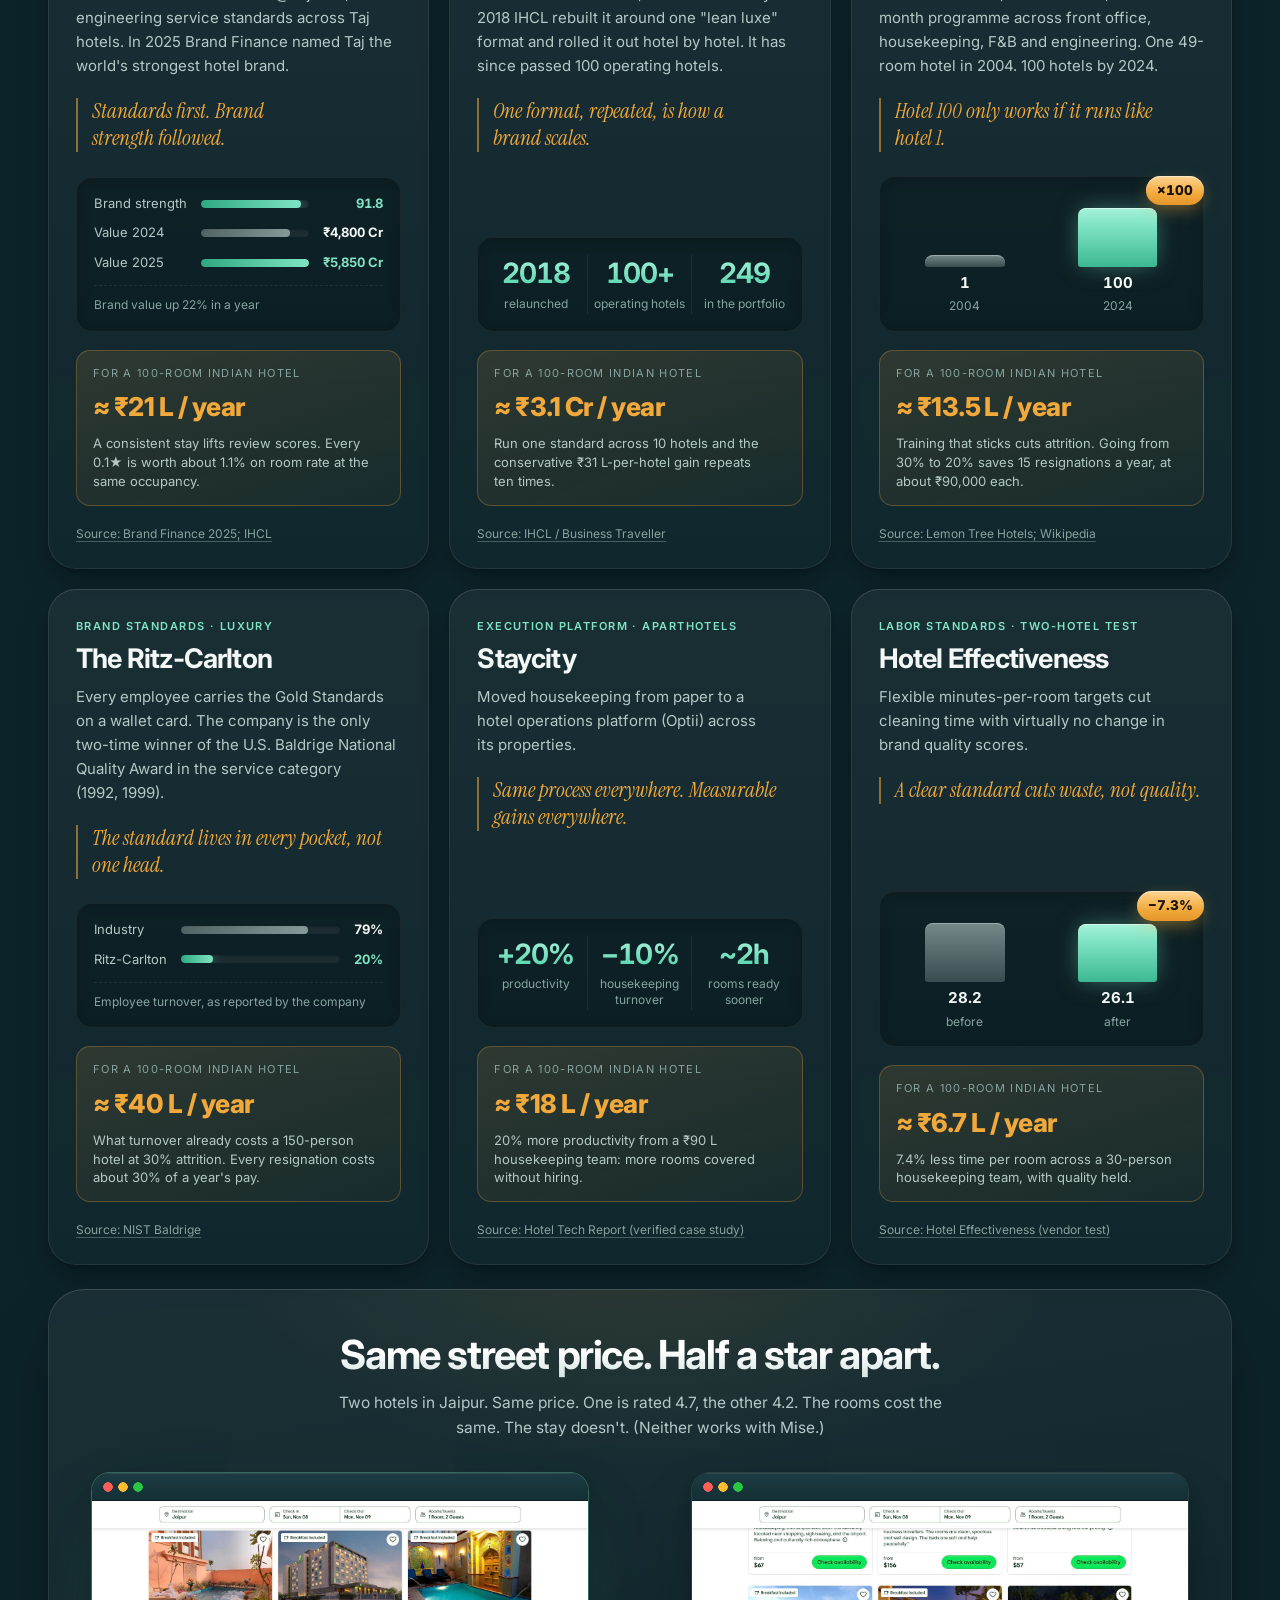
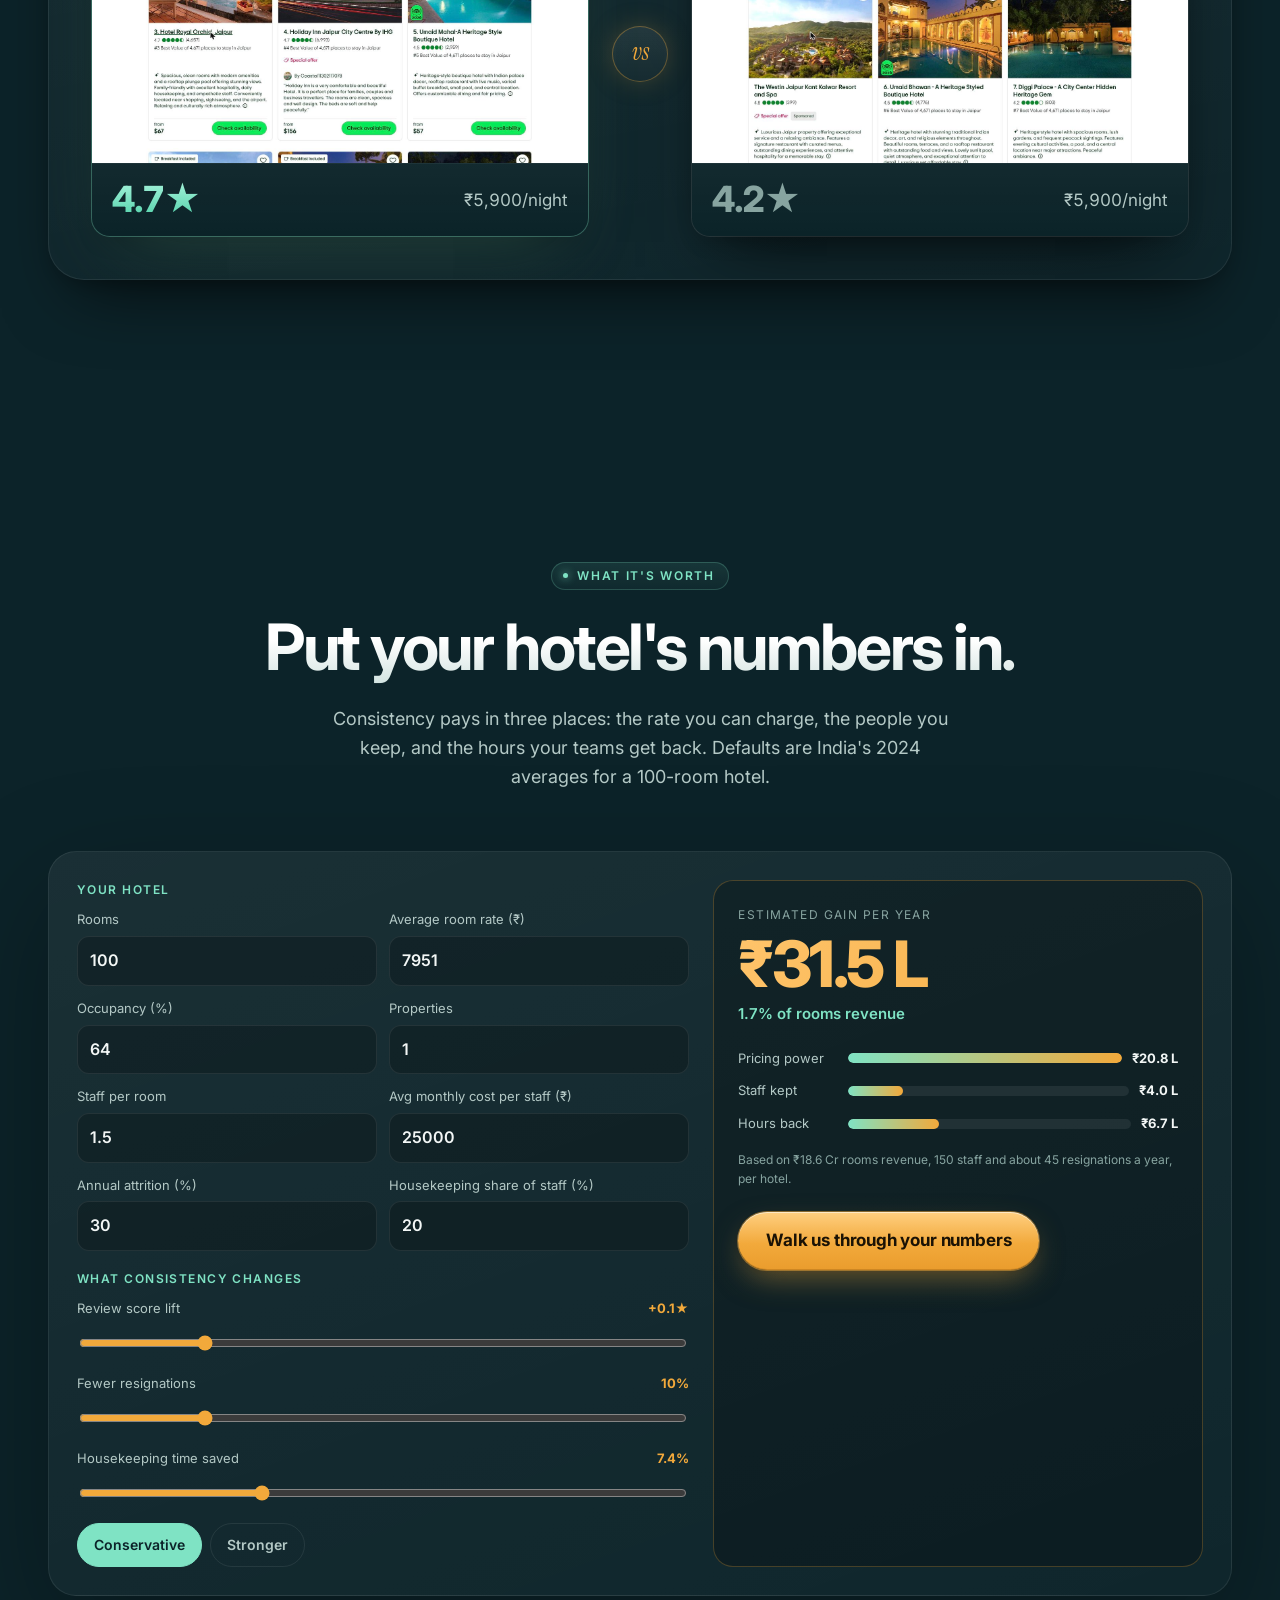
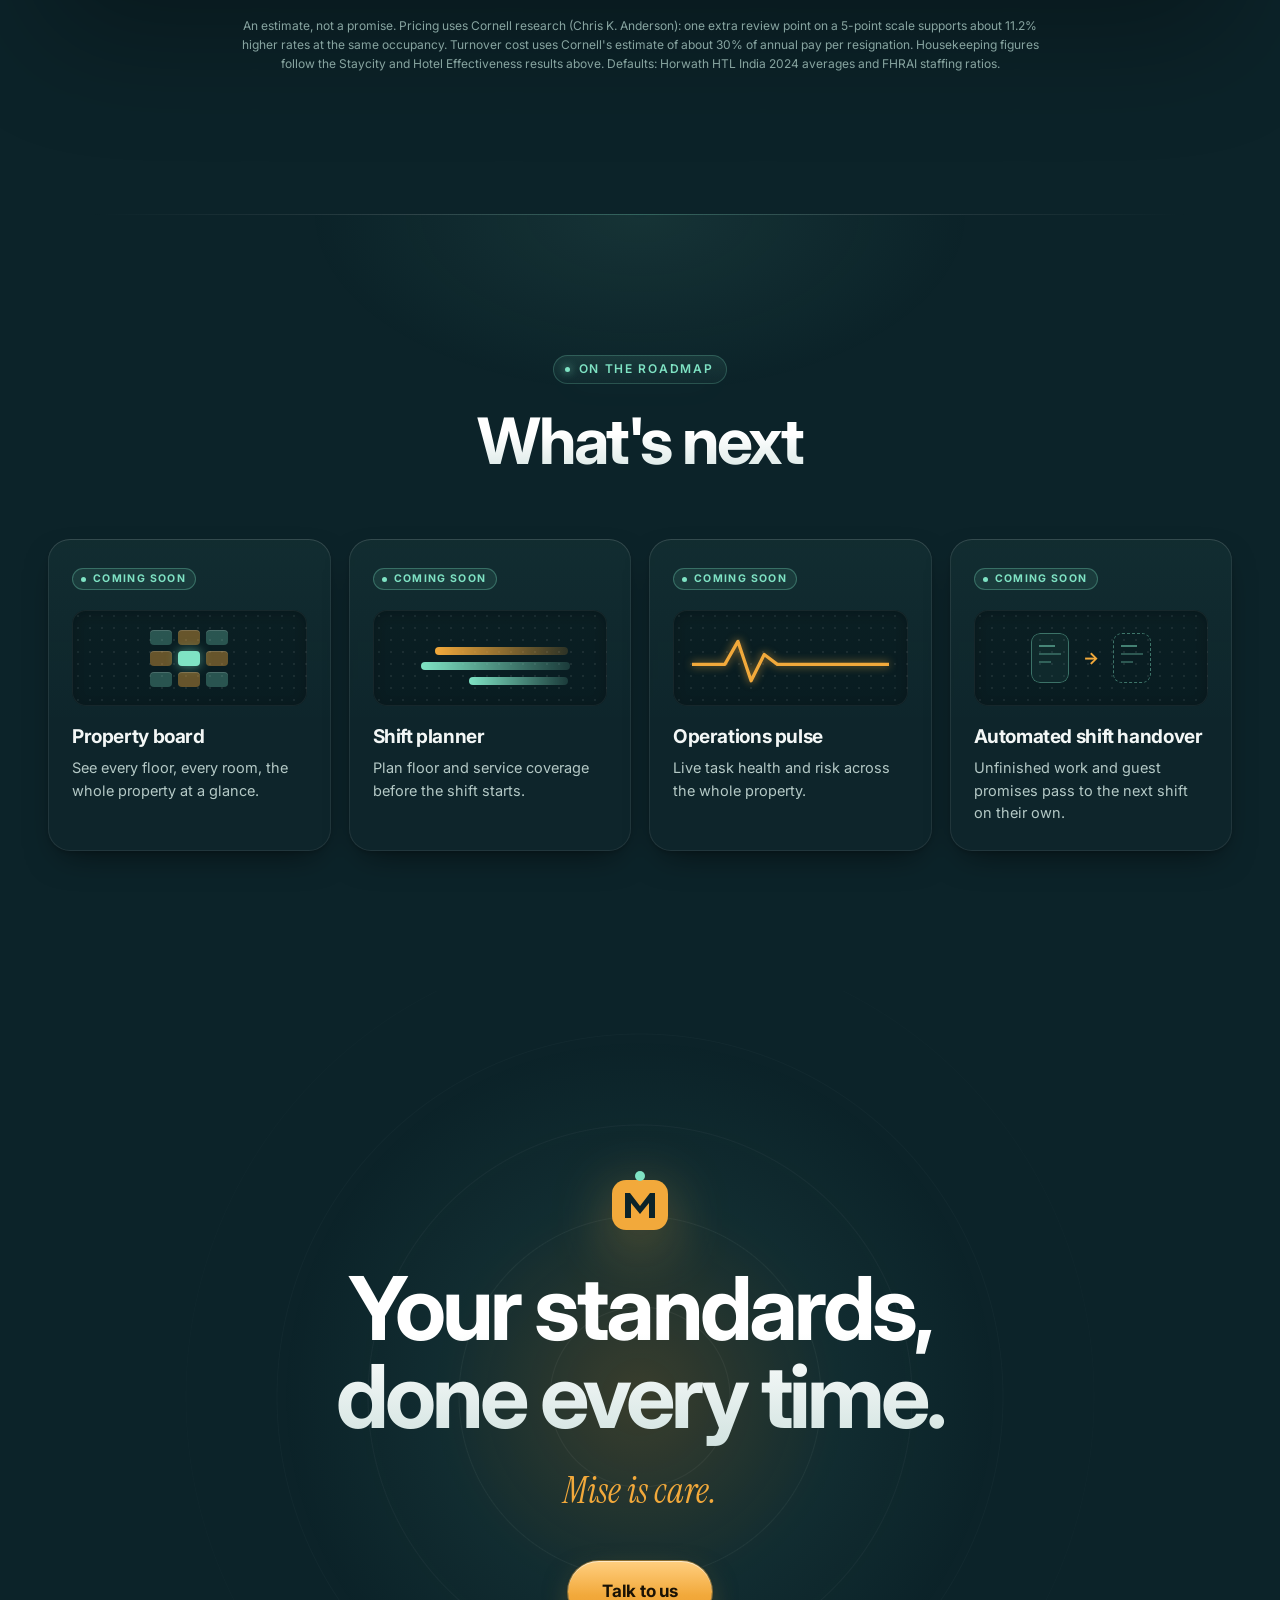
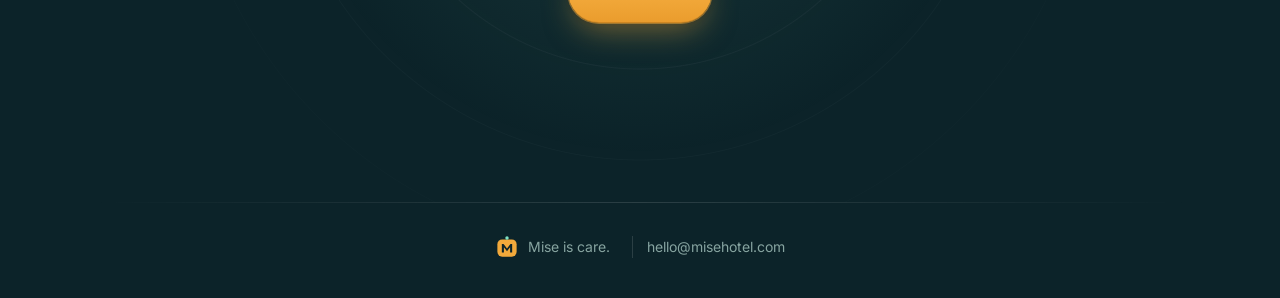
==== commit 0918d77f: "Split the experience into per-portal prototype flows; add advisor logos The single combined tour is " ====
--- a/public/index.html
+++ b/public/index.html
@@ -12,6 +12,7 @@
 <link href="https://fonts.googleapis.com/css2?family=Inter:wght@400;500;600;700;800&family=Instrument+Serif:ital@0;1&display=swap" rel="stylesheet">
 <link rel="stylesheet" href="styles.css">
 <link rel="stylesheet" href="calculator.css">
+<link rel="stylesheet" href="flows.css">
 </head>
 <body>
 <a class="skip" href="#main">Skip to content</a>
@@ -127,55 +128,42 @@
     <h2 id="adv-title" class="section-title">The people who keep us honest.</h2>
     <div class="adv-grid">
       <article class="adv reveal">
-        <div class="adv-photo"><img src="advisors/parul-sharma.jpeg" alt="Portrait of Parul Sharma" loading="lazy"></div>
-        <div class="adv-body"><h3>Parul Sharma</h3><p class="adv-role">Founder, All of Finesse</p><p class="adv-bio">Has spent 25 years training hotels across India to keep their standards, and raise them.</p><ul class="adv-chips" aria-label="Background"><li>IHM Aurangabad, first batch</li><li>Former IHM faculty</li><li>25+ years</li></ul></div>
+        <div class="adv-frame"><div class="adv-photo"><img src="advisors/parul-sharma.jpeg" alt="Portrait of Parul Sharma" loading="lazy"></div></div>
+        <div class="adv-body">
+          <h3>Parul Sharma</h3>
+          <div class="adv-brand"><span class="adv-brand-k">Founder</span><span class="adv-brand-plate is-word"><span class="adv-brand-name">All of Finesse</span></span></div>
+          <p class="adv-bio">Has spent 25 years training hotels across India to keep their standards, and raise them.</p>
+          <ul class="adv-chips" aria-label="Background"><li>IHM Aurangabad, first batch</li><li>Former IHM faculty</li><li>25+ years</li></ul>
+        </div>
       </article>
       <article class="adv reveal">
-        <div class="adv-photo"><img src="advisors/renu-mehra.jpeg" alt="Portrait of Renu Mehra" loading="lazy"></div>
-        <div class="adv-body"><h3>Renu Mehra</h3><p class="adv-role">Founder, RMIC</p><p class="adv-bio">A leading name in India for luxury image consulting and corporate training.</p><ul class="adv-chips" aria-label="Background"><li>Luxury &amp; celebrity image</li><li>Corporate trainer</li></ul></div>
+        <div class="adv-frame"><div class="adv-photo"><img src="advisors/renu-mehra.jpeg" alt="Portrait of Renu Mehra" loading="lazy"></div></div>
+        <div class="adv-body">
+          <h3>Renu Mehra</h3>
+          <div class="adv-brand"><span class="adv-brand-k">Founder</span><span class="adv-brand-plate is-fill"><img class="adv-brand-logo" src="advisors/logos/rmic.jpg" alt="RMIC" width="800" height="333" loading="lazy" decoding="async"></span></div>
+          <p class="adv-bio">A leading name in India for luxury image consulting and corporate training.</p>
+          <ul class="adv-chips" aria-label="Background"><li>Luxury &amp; celebrity image</li><li>Corporate trainer</li></ul>
+        </div>
       </article>
       <article class="adv reveal">
-        <div class="adv-photo"><img src="advisors/sanchita-ralhan.jpeg" alt="Portrait of Sanchita Ralhan" loading="lazy"></div>
-        <div class="adv-body"><h3>Sanchita Ralhan</h3><p class="adv-role">Founder, The Hospitality Doctor</p><p class="adv-bio">Works where hotel standards meet real people: warmth in service, clarity in process, ownership on the floor.</p><ul class="adv-chips" aria-label="Worked with"><li>Oberoi</li><li>The Leela</li><li>Shangri-La</li><li>15+ years</li></ul></div>
-      </article>
-    </div>
-  </section>
-
-  <!-- Experience -->
-  <section id="journey" class="journey" aria-labelledby="journey-title">
+        <div class="adv-frame"><div class="adv-photo"><img src="advisors/sanchita-ralhan.jpeg" alt="Portrait of Sanchita Ralhan" loading="lazy"></div></div>
+        <div class="adv-body">
+          <h3>Sanchita Ralhan</h3>
+          <div class="adv-brand"><span class="adv-brand-k">Founder</span><span class="adv-brand-plate is-dark"><img class="adv-brand-logo" src="advisors/logos/the-hospitality-doctor.png" alt="The Hospitality Doctor" width="238" height="441" loading="lazy" decoding="async"></span></div>
+          <p class="adv-bio">Works where hotel standards meet real people: warmth in service, clarity in process, ownership on the floor.</p>
+          <ul class="adv-chips" aria-label="Worked with"><li>Oberoi</li><li>The Leela</li><li>Shangri-La</li><li>15+ years</li></ul>
+        </div>
+      </article>
+    </div>
+  </section>
+
+  <!-- Experience: one prototype per portal -->
+  <section id="journey" class="journey flows" aria-labelledby="journey-title">
     <p class="eyebrow center">The experience</p>
-    <h2 id="journey-title" class="section-title">From a standard on paper to proof on the floor.</h2>
-    <div class="role-rail" id="roleRail" aria-hidden="true">
-      <span data-role="Author">Author</span><i></i><span data-role="Staff">Staff</span><i></i><span data-role="Manager">Manager</span>
-    </div>
-
-    <div class="journey-stage" id="journeyStage" tabindex="0" role="region" aria-roledescription="carousel" aria-label="Product experience. Use left and right arrow keys.">
-      <div class="stage-visual">
-        <div class="frame-wrap" id="frameWrap"></div>
-      </div>
-
-      <aside class="stage-side" aria-live="polite">
-        <div class="ring-wrap">
-          <svg class="ring" viewBox="0 0 120 120" aria-hidden="true">
-            <defs><linearGradient id="gRing" x1="0" y1="0" x2="1" y2="1"><stop offset="0" stop-color="#7FE3C4"/><stop offset="1" stop-color="#F2A93B"/></linearGradient></defs>
-            <circle class="ring-bg" cx="60" cy="60" r="52"/>
-            <circle class="ring-fg" id="ringFg" cx="60" cy="60" r="52"/>
-          </svg>
-          <div class="ring-label"><b id="jNum">1</b><span id="jTotal">/ 9</span></div>
-        </div>
-        <span class="role" id="jRole"></span>
-        <h3 class="side-title" id="jTitle"></h3>
-        <p class="side-cap" id="jCaption"></p>
-        <ul class="tiles" id="jTiles"></ul>
-      </aside>
-
-      <div class="journey-controls">
-        <button class="btn btn-round" id="jPrev" aria-label="Previous step">←</button>
-        <button class="btn btn-round play" id="jPlay" aria-label="Pause tour" aria-pressed="true"><span class="i-pause"></span></button>
-        <button class="btn btn-round" id="jNext" aria-label="Next step">→</button>
-      </div>
-      <ol class="timeline" id="jDots" aria-label="Tour steps"></ol>
-    </div>
+    <h2 id="journey-title" class="section-title">Four flows. Three portals. One standard.</h2>
+    <p class="section-sub">Each portal has its own flow. Click through them the way you would a prototype: the author writes it, the manager sends it, the employee does it, and the manager reviews what happened.</p>
+    <nav class="flow-index" id="flowIndex" aria-label="Flows"></nav>
+    <div class="flows-root" id="flowsRoot"></div>
   </section>
 
   <!-- Evidence / case studies -->
@@ -360,8 +348,9 @@
   <img src="logo.svg" alt="" width="22" height="22"> Mise is care. <span>hello@misehotel.com</span>
 </footer>
 
-<script src="journey-data.js"></script>
+<script src="flows-data.js"></script>
 <script src="app.js"></script>
+<script src="flows.js"></script>
 <script src="calculator.js"></script>
 </body>
 </html>
--- a/public/styles.css
+++ b/public/styles.css
@@ -755,3 +755,86 @@
   .tiles li svg { stroke-dashoffset: 0; }
   .callout { opacity: 1; }
 }
+
+/* ===== UX layer: tour flow, orientation, a11y. Only what the new behaviour and controls need; visual design lives above. ===== */
+html { scroll-padding-top: 88px; }
+.sr-only { position: absolute !important; width: 1px; height: 1px; margin: -1px; padding: 0; border: 0; overflow: hidden; clip: rect(0 0 0 0); clip-path: inset(50%); white-space: nowrap; }
+main section[tabindex="-1"]:focus { outline: none; }
+.nav a.is-active { color: var(--ink); text-decoration: underline 2px var(--amber); text-underline-offset: 8px; }
+
+/* Tour: what to expect before it starts */
+.tour-meta { text-align: center; color: var(--ink-2); font-size: 14px; font-weight: 500; margin: 18px auto 0; max-width: 640px; }
+.tour-hint { display: block; margin-top: 4px; color: var(--ink-3); font-weight: 400; }
+
+/* Chapter rail: each chapter is a button that jumps to its first step */
+.role-rail { max-width: 680px; align-items: flex-start; }
+.role-rail .rail-btn { appearance: none; background: none; border: 0; margin: 0; padding: 7px 4px; font: inherit; color: inherit; cursor: pointer; display: flex; flex-direction: column; align-items: center; gap: 6px; min-height: 44px; border-radius: 14px; }
+.role-rail .rail-btn small { font-size: 12px; color: var(--ink-3); white-space: nowrap; }
+.role-rail .rail-btn:hover span:not(.on) { color: var(--ink); border-color: rgba(255,255,255,.3); }
+.role-rail i { margin-top: 22px; transition: background .5s; }
+.role-rail i.done { background: rgba(127,227,196,.45); }
+
+/* All frames share one grid cell: the stage keeps one height for every step */
+.frame-wrap { display: grid; touch-action: pan-y pinch-zoom; }
+.frame-wrap > .frame { grid-area: 1 / 1; position: relative; z-index: 0; visibility: visible; }
+.frame-wrap > .frame.is-current { z-index: 1; }
+.frame-wrap > .frame.leave { position: relative; inset: auto; visibility: hidden; transition: opacity .5s var(--ease), transform .6s var(--ease), visibility 0s linear .6s; }
+.frame.leave .hotspot, .frame.leave .callout, .frame.leave .focus-ring { display: none; }
+.journey-stage.is-loading .frame-wrap::after { z-index: 5; }
+.plane { position: relative; }
+.callout.mid { translate: -50% 0; }
+.callout.mid::after { display: none; }
+.timeline li.is-pending .seg { background: rgba(127,227,196,.3); }
+.timeline li.ch-start { margin-left: 12px; }
+.timeline button { box-sizing: border-box; min-height: 44px; }
+.role.chapter-in { animation: chapterIn .8s var(--ease); }
+@keyframes chapterIn { 0% { transform: scale(.6); opacity: 0; } 60% { transform: scale(1.08); opacity: 1; } 100% { transform: none; } }
+.i-replay { width: 22px; height: 22px; fill: none; stroke: currentColor; stroke-width: 2.4; stroke-linecap: round; stroke-linejoin: round; }
+
+/* Up next / end of tour */
+.tour-foot { width: 100%; margin-top: auto; padding-top: 12px; }
+.tour-next { appearance: none; font: inherit; color: var(--ink); text-align: left; cursor: pointer; width: 100%; margin: 0; display: grid; grid-template-columns: 1fr auto; align-items: center; column-gap: 12px; padding: 10px 16px; min-height: 56px; border-radius: 14px; background: transparent; border: 1px dashed rgba(255,255,255,.22); transition: border-color .25s, background .25s; }
+.tour-next:hover { border-color: rgba(127,227,196,.55); background: var(--panel); }
+.tour-next-k { grid-column: 1; font-size: 11px; font-weight: 600; letter-spacing: .12em; text-transform: uppercase; color: var(--mint); }
+.tour-next-t { grid-column: 1; font-size: 14px; font-weight: 600; }
+.tour-next-go { grid-column: 2; grid-row: 1 / span 2; color: var(--amber); font-size: 18px; transition: transform .25s var(--ease); }
+.tour-next:hover .tour-next-go { transform: translateX(3px); }
+.tour-next[hidden], .tour-end[hidden] { display: none; }
+.tour-end { width: 100%; margin: 0; padding: 12px 16px 14px; border-radius: 16px; border: 1px solid rgba(242,169,59,.4); background: rgba(242,169,59,.07); }
+.tour-end.flash { animation: endFlash .9s var(--ease); }
+@keyframes endFlash { 35% { box-shadow: 0 0 0 5px rgba(242,169,59,.35); } }
+.tour-end-k { margin-right: 6px; font-size: 11px; font-weight: 600; letter-spacing: .12em; text-transform: uppercase; color: var(--amber); }
+.tour-end-t { margin: 0 0 10px; font-size: 15px; font-weight: 600; }
+.tour-end-actions { display: flex; flex-wrap: wrap; align-items: center; gap: 8px; }
+.tour-end-actions .btn { padding: 10px 14px; font-size: 14px; min-height: 44px; }
+.tour-replay { appearance: none; background: none; border: 0; padding: 0 6px; min-height: 44px; font: inherit; font-size: 14px; color: var(--ink-2); cursor: pointer; }
+.tour-replay:hover { color: var(--ink); }
+
+/* Small screens: progress and controls sit right under the screenshot, text after */
+@media (max-width: 1000px) {
+  .journey-stage > .stage-visual { order: 1; }
+  .journey-stage > .timeline { order: 2; }
+  .journey-stage > .journey-controls { order: 3; }
+  .journey-stage > .stage-side { order: 4; }
+  .tour-foot { margin-top: 0; } /* follow the points; spare height goes below */
+}
+@media (max-width: 700px) {
+  .role-rail { gap: 8px; }
+  .role-rail .rail-btn small { display: none; }
+  .timeline { gap: 0; }
+  .timeline button { padding: 20px 2px; }
+  .timeline li.ch-start { margin-left: 0; }
+  .timeline li.ch-start button { padding-left: 10px; }
+  .hotspot { width: 44px; height: 44px; margin: -22px 0 0 -22px; }
+  .hotspot span { inset: 15px; }
+  /* Framed windows (app.js positions the plane around the hotspot) */
+  .browser .shot { aspect-ratio: 1 / 1; }
+  .phone .shot { aspect-ratio: 257 / 376; }
+  .browser.zoomed .cam { transform: scale(1.3); }
+}
+
+/* Merge fix: on narrow screens the side panel is a grid; keep the tour footer full width and stack rows from the top */
+@media (max-width: 1000px) {
+  .stage-side { align-content: start; }
+  .stage-side .tour-foot { grid-column: 1 / -1; }
+}
--- a/public/flows.css
+++ b/public/flows.css
@@ -0,0 +1,206 @@
+/* =====================================================================
+ * Prototype flows: one viewer per portal, styled after Figma / Adobe XD
+ * prototype players (toolbar, canvas, device frame, hotspots).
+ * ===================================================================== */
+.flows { max-width: 1280px; }
+.flows .section-sub { margin-bottom: 36px; }
+
+/* Flow index: the four flows in story order */
+.flow-index { display: grid; grid-template-columns: repeat(4, minmax(0, 1fr)); gap: 10px; margin: 0 auto 56px; max-width: 1120px; counter-reset: flow; }
+.flow-chip { position: relative; display: grid; grid-template-columns: auto 1fr; grid-template-rows: auto auto; column-gap: 12px; align-items: center; padding: 14px 16px; border-radius: var(--r-md); text-decoration: none; color: var(--ink); background: var(--surface); box-shadow: inset 0 0 0 1px var(--line), var(--hl); transition: box-shadow .25s, transform .25s var(--ease); }
+.flow-chip:hover { transform: translateY(-2px); box-shadow: inset 0 0 0 1px var(--line-3), var(--hl); }
+.flow-chip-n { grid-row: 1 / 3; font-family: var(--serif); font-style: italic; font-size: 26px; color: var(--amber); line-height: 1; }
+.flow-chip-p { font-size: 11px; font-weight: 700; letter-spacing: .12em; text-transform: uppercase; color: var(--pc, var(--mint)); }
+.flow-chip-t { font-size: 14px; font-weight: 600; line-height: 1.3; }
+.flow-chip.is-done::after { content: ""; position: absolute; top: 12px; right: 12px; width: 18px; height: 18px; border-radius: 50%; background: var(--mint) url("data:image/svg+xml,%3Csvg xmlns='http://www.w3.org/2000/svg' viewBox='0 0 24 24' fill='none' stroke='%230C2329' stroke-width='3' stroke-linecap='round' stroke-linejoin='round'%3E%3Cpath d='M5 12.5l4.5 4.5L19 7.5'/%3E%3C/svg%3E") center / 12px no-repeat; }
+[data-portal="Author"] { --pc: #F2A93B; }
+[data-portal="Manager"] { --pc: #CFE7FF; }
+[data-portal="Employee"] { --pc: #7FE3C4; }
+
+/* One flow = info column + prototype viewer */
+.flows-root { display: grid; gap: 72px; }
+.flow { display: grid; grid-template-columns: minmax(260px, 330px) minmax(0, 1fr); gap: 40px; align-items: start; scroll-margin-top: 96px; }
+.flow-info { position: sticky; top: 108px; display: flex; flex-direction: column; gap: 14px; padding-top: 6px; }
+.flow-head { display: flex; align-items: center; gap: 12px; }
+.flow-n { font-family: var(--serif); font-style: italic; font-size: 44px; line-height: 1; color: var(--amber); }
+.flow-portal { font-size: 12px; font-weight: 700; letter-spacing: .12em; text-transform: uppercase; color: var(--bg); background: var(--pc); padding: 5px 12px; border-radius: var(--r-full); }
+.flow-title { font-size: clamp(24px, 2.4vw, 32px); letter-spacing: -.03em; line-height: 1.12; margin: 2px 0 0; }
+.flow-sum { margin: 0; color: var(--ink-2); font-size: 16px; line-height: 1.55; }
+.flow-steps { list-style: none; margin: 10px 0 0; padding: 0; display: grid; gap: 8px; }
+.flow-step { all: unset; box-sizing: border-box; cursor: pointer; display: flex; align-items: center; gap: 12px; width: 100%; min-height: 48px; padding: 10px 14px; border-radius: var(--r-sm); font-size: 15px; font-weight: 500; color: var(--ink-2); box-shadow: inset 0 0 0 1px var(--line); transition: background .2s, color .2s, box-shadow .2s; }
+.flow-step:hover { color: var(--ink); box-shadow: inset 0 0 0 1px var(--line-3); }
+.flow-step:focus-visible { outline: 2px solid var(--mint); outline-offset: 2px; }
+.flow-step-n { flex: none; width: 26px; height: 26px; border-radius: 50%; display: grid; place-items: center; font-size: 12px; font-weight: 700; background: rgba(255, 255, 255, .06); color: var(--ink-2); }
+.flow-step.is-current { color: var(--ink); background: rgba(255, 255, 255, .05); box-shadow: inset 0 0 0 1px var(--pc), 0 0 24px -10px var(--pc); }
+.flow-step.is-current .flow-step-n { background: var(--pc); color: var(--bg); }
+.flow-step.is-done .flow-step-n { background: rgba(127, 227, 196, .16); color: var(--mint); }
+.flow-end { margin-top: 8px; padding: 18px; border-radius: var(--r-md); background: rgba(127, 227, 196, .07); box-shadow: inset 0 0 0 1px rgba(127, 227, 196, .3); animation: flowEnd .5s var(--ease-out); }
+.flow-end[hidden] { display: none; }
+@keyframes flowEnd { from { opacity: 0; transform: translateY(8px); } }
+.flow-end-k { display: flex; align-items: center; gap: 8px; margin: 0 0 14px; font-weight: 700; color: var(--mint); }
+.flow-end-k svg { width: 20px; height: 20px; fill: none; stroke: currentColor; stroke-width: 2.6; stroke-linecap: round; stroke-linejoin: round; }
+.flow-end-actions { display: flex; flex-direction: column; gap: 10px; }
+.flow-end-actions .btn { justify-content: space-between; gap: 10px; font-size: 14px; padding: 12px 16px; text-align: left; }
+.flow-end-actions svg { flex: none; width: 18px; height: 18px; fill: none; stroke: currentColor; stroke-width: 2.2; stroke-linecap: round; stroke-linejoin: round; }
+.flow-again { justify-content: center !important; }
+
+/* Viewer: toolbar + canvas + caption, like a prototype player */
+.proto { position: relative; display: flex; flex-direction: column; border-radius: var(--r-xl); background: #10191C; box-shadow: inset 0 0 0 1px var(--line-2), var(--shadow-xl); overflow: hidden; outline: none; }
+.proto:focus-visible { box-shadow: inset 0 0 0 2px var(--mint), var(--shadow-xl); }
+.proto-bar { display: grid; grid-template-columns: minmax(0, 1fr) auto auto; align-items: center; gap: 12px; height: 52px; padding: 0 10px 0 16px; background: #182326; border-bottom: 1px solid rgba(255, 255, 255, .07); }
+.proto-bar-l { display: flex; align-items: center; gap: 10px; min-width: 0; }
+.proto-dot { flex: none; width: 10px; height: 10px; border-radius: 50%; background: var(--pc); box-shadow: 0 0 10px var(--pc); }
+.proto-name { font-size: 13px; font-weight: 600; color: var(--ink); white-space: nowrap; overflow: hidden; text-overflow: ellipsis; }
+.proto-pick select { font: inherit; font-size: 13px; font-weight: 500; color: var(--ink); background: rgba(255, 255, 255, .06); border: 0; box-shadow: inset 0 0 0 1px var(--line-2); border-radius: 8px; padding: 7px 30px 7px 12px; min-height: 36px; appearance: none; -webkit-appearance: none; cursor: pointer; background-image: url("data:image/svg+xml,%3Csvg xmlns='http://www.w3.org/2000/svg' viewBox='0 0 24 24' fill='none' stroke='%23B4C9C6' stroke-width='2.4' stroke-linecap='round'%3E%3Cpath d='M7 10l5 5 5-5'/%3E%3C/svg%3E"); background-repeat: no-repeat; background-position: right 8px center; background-size: 14px; max-width: 280px; }
+.proto-pick select:focus-visible { outline: 2px solid var(--mint); outline-offset: 2px; }
+.proto-pick option { background: #182326; color: var(--ink); }
+.proto-bar-r { display: flex; align-items: center; gap: 2px; }
+.proto-btn { all: unset; box-sizing: border-box; cursor: pointer; width: 38px; height: 38px; border-radius: 8px; display: grid; place-items: center; color: var(--ink-2); transition: background .15s, color .15s; }
+.proto-btn svg { width: 19px; height: 19px; fill: none; stroke: currentColor; stroke-width: 2; stroke-linecap: round; stroke-linejoin: round; }
+.proto-btn:hover { background: rgba(255, 255, 255, .07); color: var(--ink); }
+.proto-btn:focus-visible { outline: 2px solid var(--mint); outline-offset: 1px; }
+.proto-btn:disabled { opacity: .3; cursor: default; background: none; }
+.proto-btn[aria-pressed="true"] { color: #6CC4FF; background: rgba(13, 153, 255, .14); }
+
+/* Canvas: neutral dotted board the device sits on */
+.proto-canvas { position: relative; display: grid; place-items: center; padding: clamp(20px, 3.4vw, 44px); background: radial-gradient(circle at 50% 0%, rgba(127, 227, 196, .06), transparent 60%), radial-gradient(rgba(255, 255, 255, .07) 1px, transparent 1.2px) 0 0 / 22px 22px, #121B1E; }
+.proto.is-loading .proto-canvas::after { content: ""; position: absolute; right: 18px; top: 16px; width: 18px; height: 18px; border-radius: 50%; border: 2px solid rgba(255, 255, 255, .15); border-top-color: var(--mint); animation: protoSpin .8s linear infinite; }
+@keyframes protoSpin { to { transform: rotate(360deg); } }
+
+.proto-device { position: relative; width: 100%; }
+.proto-device.browser { max-width: 900px; border-radius: 14px; background: #0A1215; box-shadow: 0 0 0 1px rgba(255, 255, 255, .1), 0 40px 80px -30px rgba(0, 0, 0, .85), 0 12px 30px -16px rgba(0, 0, 0, .6); overflow: hidden; }
+.proto-chrome { display: flex; align-items: center; gap: 7px; height: 36px; padding: 0 14px; background: #1A2528; border-bottom: 1px solid rgba(255, 255, 255, .06); }
+.proto-chrome i { width: 11px; height: 11px; border-radius: 50%; background: #3A4649; }
+.proto-chrome i:nth-child(1) { background: #FF5F57; } .proto-chrome i:nth-child(2) { background: #FEBC2E; } .proto-chrome i:nth-child(3) { background: #28C840; }
+.proto-chrome b { flex: 1; display: flex; justify-content: center; }
+.proto-chrome b span { font-size: 11.5px; font-weight: 500; color: #8FA7A3; background: rgba(255, 255, 255, .06); border-radius: 6px; padding: 3px 14px; max-width: 70%; white-space: nowrap; overflow: hidden; text-overflow: ellipsis; }
+.proto-device.phone { width: 300px; padding: 11px; border-radius: 46px; background: linear-gradient(145deg, #3B4548, #1B2224 40%, #2C3437); box-shadow: inset 0 0 0 1.5px rgba(255, 255, 255, .14), 0 40px 80px -30px rgba(0, 0, 0, .9); }
+.proto-device.phone .proto-screen { border-radius: 36px; }
+.proto-island { position: absolute; z-index: 3; top: 20px; left: 50%; transform: translateX(-50%); width: 84px; height: 22px; border-radius: 12px; background: #050A0B; }
+
+.proto-screen { position: relative; overflow: hidden; aspect-ratio: var(--ar, 1.887); background: #F3F4F1; }
+.proto.is-mobile .proto-screen { aspect-ratio: var(--ar, .53); background: #0C2329; }
+.proto-slide { position: absolute; inset: 0; visibility: hidden; transform: translateX(0); }
+.proto-slide.is-active { visibility: visible; z-index: 2; transition: transform .52s cubic-bezier(.32, .72, 0, 1); }
+.proto-slide.enter-r { visibility: visible; z-index: 2; transform: translateX(100%); transition: none; }
+.proto-slide.enter-l { visibility: visible; z-index: 2; transform: translateX(-100%); transition: none; }
+.proto-slide.leave-l { visibility: visible; z-index: 1; transform: translateX(-100%); transition: transform .52s cubic-bezier(.32, .72, 0, 1); }
+.proto-slide.leave-r { visibility: visible; z-index: 1; transform: translateX(100%); transition: transform .52s cubic-bezier(.32, .72, 0, 1); }
+.proto-shot { position: relative; width: 100%; aspect-ratio: 1470 / 779; }
+.proto.is-mobile .proto-shot { aspect-ratio: 736 / 1387; }
+.proto-shot img { position: absolute; inset: 0; width: 100%; height: 100%; display: block; user-select: none; -webkit-user-drag: none; }
+.proto-shot.is-missing::before { content: "Screen coming soon"; position: absolute; inset: 0; display: grid; place-items: center; color: var(--ink-3); background: #0C2329; font-size: 14px; }
+
+/* Hotspots: a soft pulse while hints are on; a blue flash on a missed click */
+.proto-hot { position: absolute; z-index: 2; border: 0; padding: 0; margin: 0; cursor: pointer; border-radius: 10px; background: transparent; outline: none; }
+.proto-hot::before { content: ""; position: absolute; inset: -12px; }
+.proto-hot::after { content: ""; position: absolute; inset: -4px; border-radius: 12px; box-shadow: 0 0 0 2px rgba(242, 169, 59, .95), 0 0 0 6px rgba(242, 169, 59, .22), 0 0 26px 4px rgba(242, 169, 59, .4); opacity: 0; transition: opacity .3s; }
+.proto:not(.hints-off) .proto-slide.is-active .proto-hot::after { animation: hotPulse 2.2s .9s ease-in-out infinite; }
+.proto-hot:hover::after { opacity: 1 !important; animation: none !important; }
+.proto-hot:focus-visible::after { opacity: 1; animation: none; box-shadow: 0 0 0 3px var(--mint), 0 0 0 7px rgba(127, 227, 196, .25); }
+@keyframes hotPulse { 0%, 100% { opacity: .25; } 50% { opacity: 1; } }
+.proto.is-flash .proto-slide.is-active .proto-hot { background: rgba(13, 153, 255, .26); box-shadow: 0 0 0 2px #0D99FF; animation: hotFlash .9s ease-out forwards; }
+@keyframes hotFlash { 0% { opacity: 0; } 15%, 60% { opacity: 1; } 100% { opacity: 0; } }
+.proto.is-finished .proto-device { animation: protoDone .7s var(--ease-out); }
+@keyframes protoDone { 40% { box-shadow: 0 0 0 3px rgba(127, 227, 196, .7), 0 40px 80px -30px rgba(0, 0, 0, .85); } }
+
+/* Caption */
+.proto-cap { display: flex; align-items: center; justify-content: space-between; gap: 16px; padding: 14px 18px; background: #182326; border-top: 1px solid rgba(255, 255, 255, .07); min-height: 64px; }
+.proto-cap-t { margin: 0; font-size: 14.5px; line-height: 1.45; color: var(--ink-2); }
+.proto-cap-t b { color: var(--ink); font-weight: 700; margin-right: 8px; }
+.proto-step { font-size: 11px; font-weight: 700; letter-spacing: .08em; text-transform: uppercase; color: var(--ink-3); margin-right: 6px; }
+.proto-hint { flex: none; margin: 0; font-size: 13px; color: var(--ink-2); padding: 7px 12px; border-radius: var(--r-full); background: rgba(242, 169, 59, .1); box-shadow: inset 0 0 0 1px rgba(242, 169, 59, .3); }
+.proto-hint-k { font-weight: 700; color: var(--amber); }
+.proto-hint-a { font-weight: 600; color: var(--ink); }
+.is-done .proto-hint { background: rgba(127, 227, 196, .1); box-shadow: inset 0 0 0 1px rgba(127, 227, 196, .3); }
+
+/* Present mode: the viewer fills the window, like "Present" in a prototype tool */
+.proto-exit { display: none; }
+html.proto-open, html.proto-open body { overflow: hidden; }
+.proto.is-presenting { position: fixed; inset: 0; z-index: 200; border-radius: 0; }
+.proto.is-presenting .proto-canvas { flex: 1; min-height: 0; padding: 28px; }
+.proto.is-presenting .proto-device.browser { max-width: min(1400px, calc((100vh - 230px) * var(--ar, 1.887))); }
+.proto.is-presenting .proto-device.phone { width: min(420px, calc((100vh - 220px) * var(--ar, .53) + 22px)); }
+.proto.is-presenting .proto-exit { all: unset; box-sizing: border-box; position: absolute; top: 8px; right: 60px; z-index: 5; display: none; }
+.proto.is-presenting .proto-btn[data-act="present"] { color: #6CC4FF; background: rgba(13, 153, 255, .14); }
+
+@media (max-width: 1000px) {
+  .flow-index { grid-template-columns: repeat(2, minmax(0, 1fr)); }
+  .flow { grid-template-columns: minmax(0, 1fr); gap: 20px; }
+  .flow-info { position: static; }
+  .flow-steps { grid-template-columns: repeat(auto-fit, minmax(180px, 1fr)); }
+}
+@media (max-width: 700px) {
+  .flow-index { gap: 8px; margin-bottom: 40px; }
+  .flow-chip { padding: 12px; column-gap: 10px; }
+  .flow-chip-t { font-size: 13px; }
+  .flows-root { gap: 56px; }
+  .flow-n { font-size: 36px; }
+  .proto { border-radius: var(--r-lg); margin-inline: -4px; }
+  .proto-bar { grid-template-columns: minmax(0, 1fr) auto; height: auto; padding: 8px 8px 8px 12px; row-gap: 6px; }
+  .proto-pick { grid-column: 1 / -1; grid-row: 2; }
+  .proto-pick select { width: 100%; max-width: none; }
+  .proto-name { font-size: 12.5px; }
+  .proto-btn { width: 44px; height: 44px; }
+  .proto-btn[data-act="restart"] { display: none; }
+  .proto-canvas { padding: 14px; }
+  .proto-device.browser { border-radius: 10px; }
+  .proto-chrome { height: 24px; padding: 0 9px; gap: 5px; }
+  .proto-chrome i { width: 7px; height: 7px; }
+  .proto-chrome b span { font-size: 9.5px; padding: 1px 8px; }
+  .proto-device.phone { width: min(280px, 78vw); }
+  .proto-cap { flex-direction: column; align-items: flex-start; gap: 10px; padding: 12px 14px; }
+  .proto-hot::before { inset: -16px; }
+}
+@media (prefers-reduced-motion: reduce) {
+  .proto-slide, .proto-slide.is-active { transition: none !important; }
+  .proto-hot::after { animation: none !important; opacity: .8 !important; }
+  .flow-end { animation: none; }
+}
+
+/* =====================================================================
+ * Advisors: framed portrait, brand logo (or name), larger two-liner
+ * ===================================================================== */
+.adv-grid { grid-template-columns: repeat(3, minmax(0, 360px)); gap: 28px; }
+.adv { padding: 12px; border-radius: var(--r-2xl); background: linear-gradient(180deg, rgba(255, 255, 255, .07), rgba(255, 255, 255, .02)); box-shadow: inset 0 0 0 1px var(--line-2), var(--hl), var(--shadow-lg); }
+.adv-frame { position: relative; border-radius: calc(var(--r-2xl) - 10px); padding: 3px; background: linear-gradient(150deg, rgba(242, 169, 59, .75), rgba(127, 227, 196, .35) 45%, rgba(255, 255, 255, .08) 75%); }
+.adv-photo { aspect-ratio: 1 / 1.08; border-radius: calc(var(--r-2xl) - 13px); }
+.adv-photo::after { display: none; }
+.adv-body { margin-top: 0; padding: 22px 14px 14px; }
+.adv-body h3 { font-size: 26px; }
+.adv-brand { display: flex; flex-direction: column; gap: 8px; margin: 16px 0 0; }
+.adv-brand-k { font-size: 10.5px; font-weight: 700; letter-spacing: .14em; text-transform: uppercase; color: var(--ink-3); }
+.adv-brand-plate { display: flex; align-items: center; justify-content: center; width: 100%; aspect-ratio: 12 / 5; padding: 10px 14px; border-radius: var(--r-md); background: #ECF0F1; box-shadow: inset 0 0 0 1px var(--line-2); overflow: hidden; }
+.adv-brand-plate.is-fill { padding: 0; }
+.adv-brand-plate.is-fill .adv-brand-logo { width: 100%; height: 100%; max-width: none; object-fit: cover; }
+.adv-brand-plate.is-dark { padding: 8px; background: radial-gradient(60% 75% at 50% 50%, #2A2112 0%, #0B0905 55%, #000 100%); }
+.adv-brand-plate.is-word { background: rgba(255, 255, 255, .04); }
+.adv-brand-name { font-size: 22px; font-weight: 700; color: var(--amber); letter-spacing: -.01em; }
+.adv-brand-logo { display: block; width: auto; height: auto; max-width: 100%; max-height: 100%; object-fit: contain; }
+.adv-body .adv-bio { font-size: 17.5px; line-height: 1.5; color: var(--ink); margin: 16px 0 0; letter-spacing: -.005em; }
+.adv-chips { margin-top: 18px; }
+.adv-chips li { font-size: 12.5px; }
+@media (max-width: 1000px) { .adv-grid { grid-template-columns: repeat(2, minmax(0, 360px)); } }
+@media (max-width: 700px) {
+  .adv-grid { grid-template-columns: minmax(0, 420px); }
+  .adv-body .adv-bio { font-size: 17px; }
+}
+
+/* Phone status bar (keeps the notch off the app's own header) */
+.proto-status { position: relative; display: flex; align-items: center; justify-content: space-between; height: 30px; padding: 0 22px 0 26px; margin-bottom: 2px; color: #E8EFEE; font-size: 12px; font-weight: 700; }
+.proto-status .proto-island { position: absolute; top: 4px; left: 50%; transform: translateX(-50%); width: 78px; height: 22px; border-radius: 12px; background: #050A0B; }
+.proto-batt { display: flex; align-items: flex-end; gap: 2px; }
+.proto-batt i { width: 3px; background: #E8EFEE; border-radius: 1px; }
+.proto-batt i:nth-child(1) { height: 5px; } .proto-batt i:nth-child(2) { height: 7px; } .proto-batt i:nth-child(3) { height: 9px; }
+.proto-batt b { width: 20px; height: 10px; margin-left: 5px; border-radius: 3px; box-shadow: inset 0 0 0 1.5px #E8EFEE; background: linear-gradient(90deg, #E8EFEE 70%, transparent 70%) 2px 2px / calc(100% - 4px) calc(100% - 4px) no-repeat; }
+.proto-device.phone { background: linear-gradient(145deg, #3B4548, #1B2224 40%, #2C3437); }
+.proto-device.phone .proto-screen { border-radius: 0 0 34px 34px; }
+.proto-device.phone::before { content: ""; position: absolute; inset: 11px; border-radius: 36px; background: #0C2329; z-index: 0; }
+.proto-device.phone > * { position: relative; z-index: 1; }
+
+/* Caption becomes the way on when a flow is finished */
+.proto-hint.is-next { padding: 0; background: none; box-shadow: none; }
+.proto-next { display: inline-flex; align-items: center; gap: 8px; padding: 9px 14px; border-radius: var(--r-full); font-size: 13.5px; font-weight: 700; color: var(--amber-ink); background: var(--amber-grad); text-decoration: none; box-shadow: 0 8px 22px -8px rgba(242, 169, 59, .6); }
+.proto-next svg { width: 16px; height: 16px; fill: none; stroke: currentColor; stroke-width: 2.4; stroke-linecap: round; stroke-linejoin: round; }
+.proto-next:focus-visible { outline: 2px solid var(--mint); outline-offset: 2px; }
+@media (max-width: 1000px) { .flow-end { display: none !important; } }
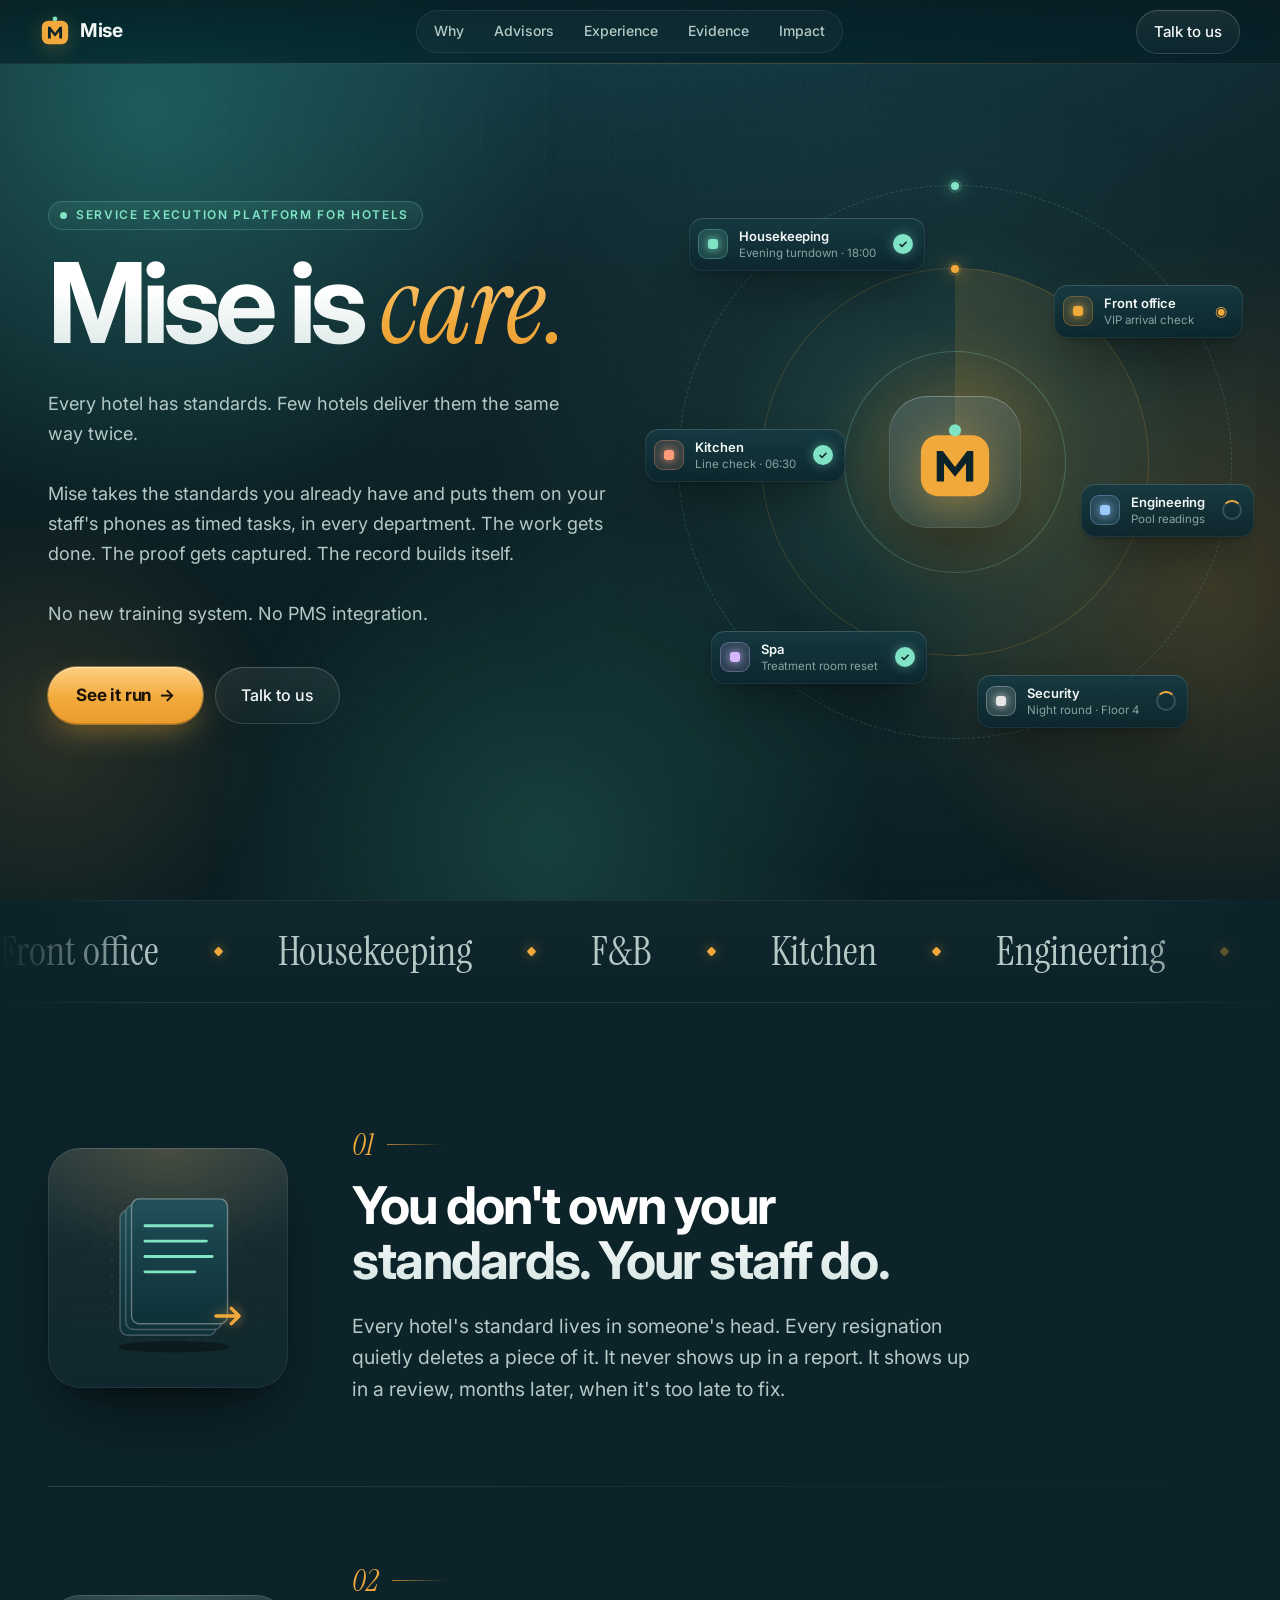
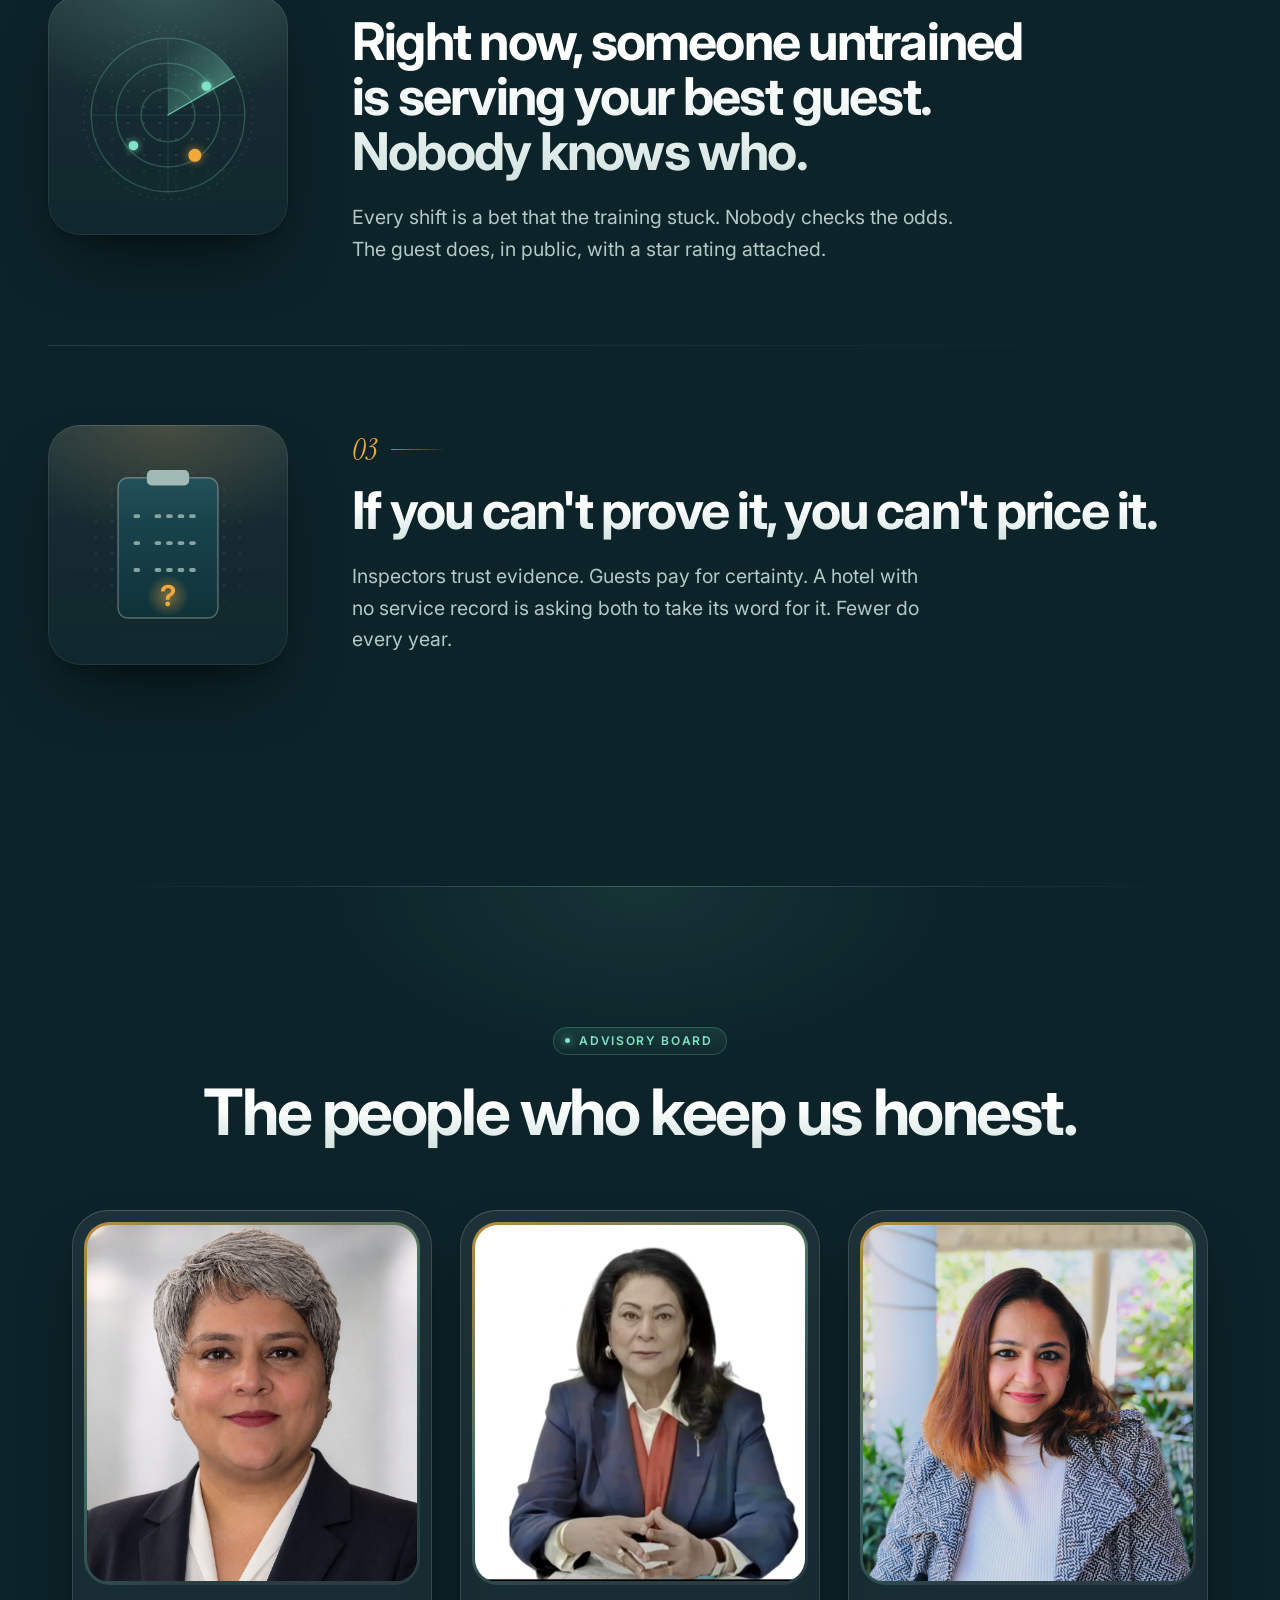
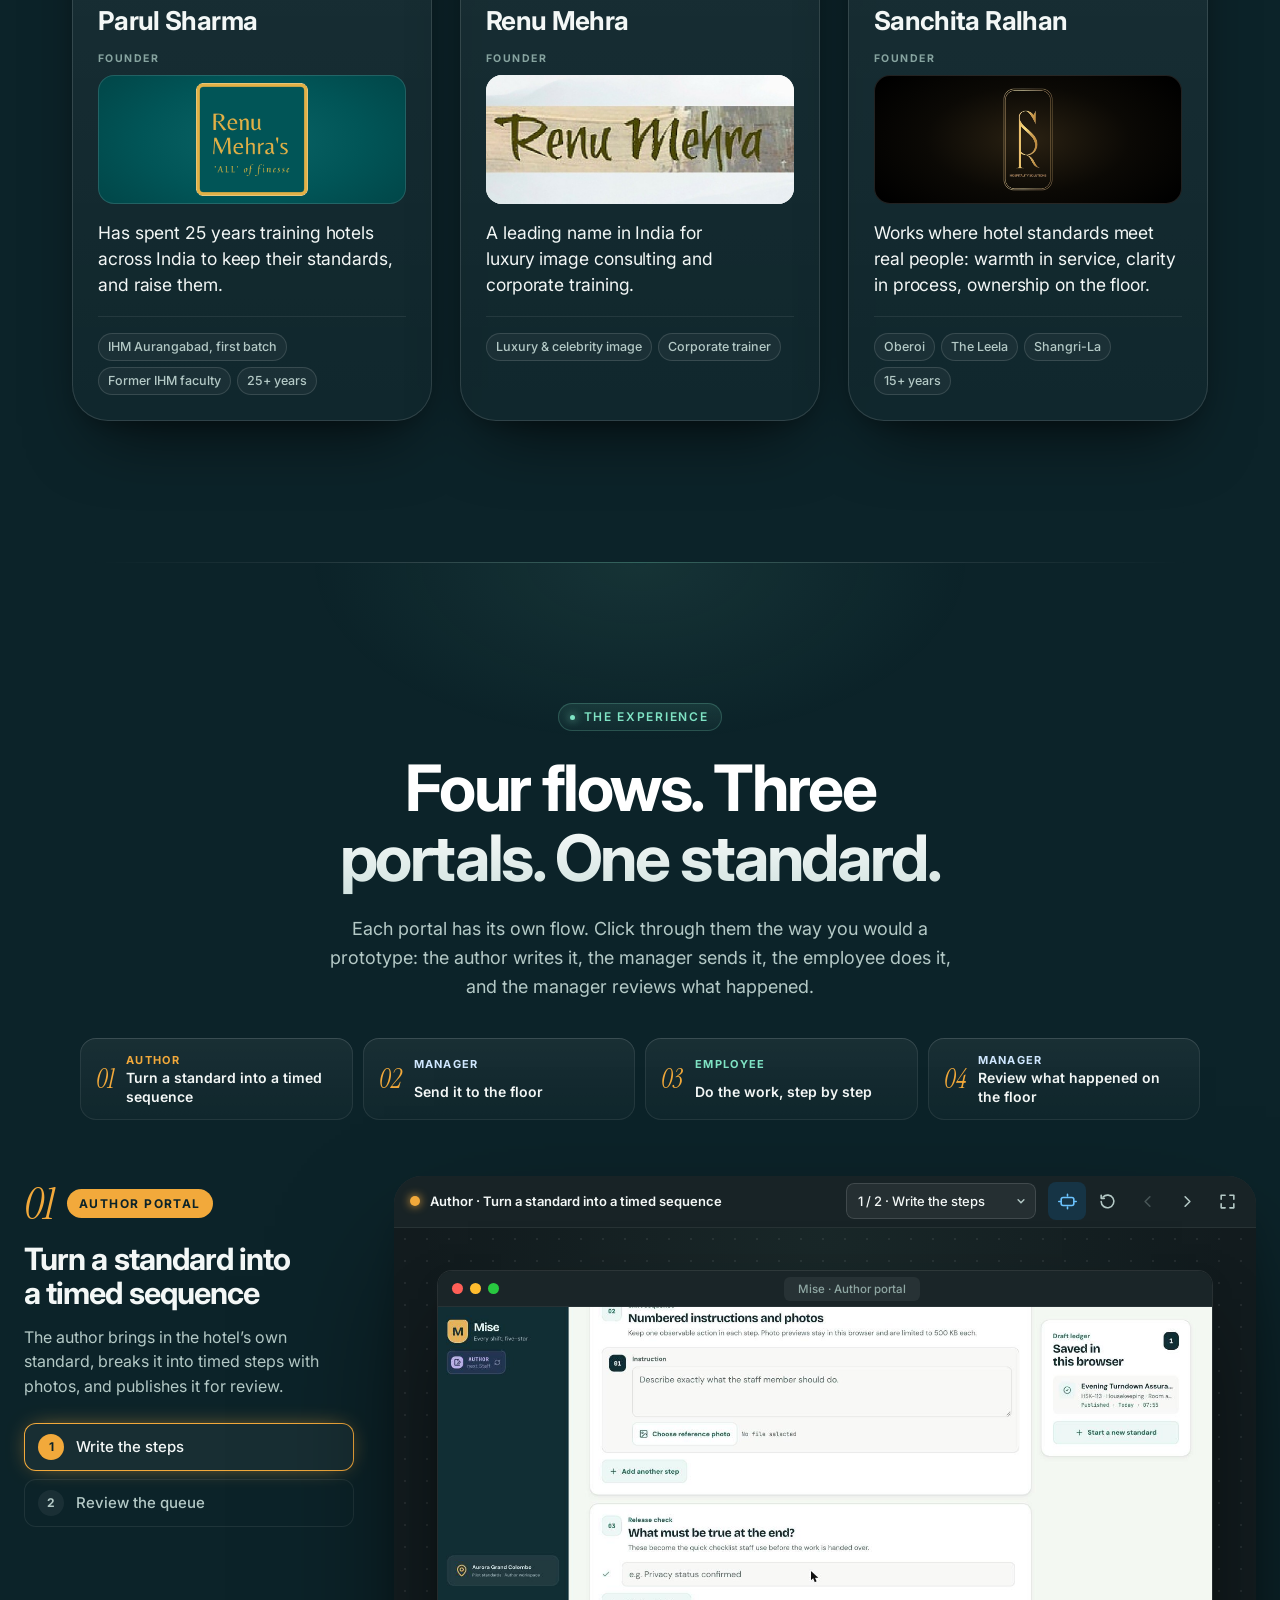
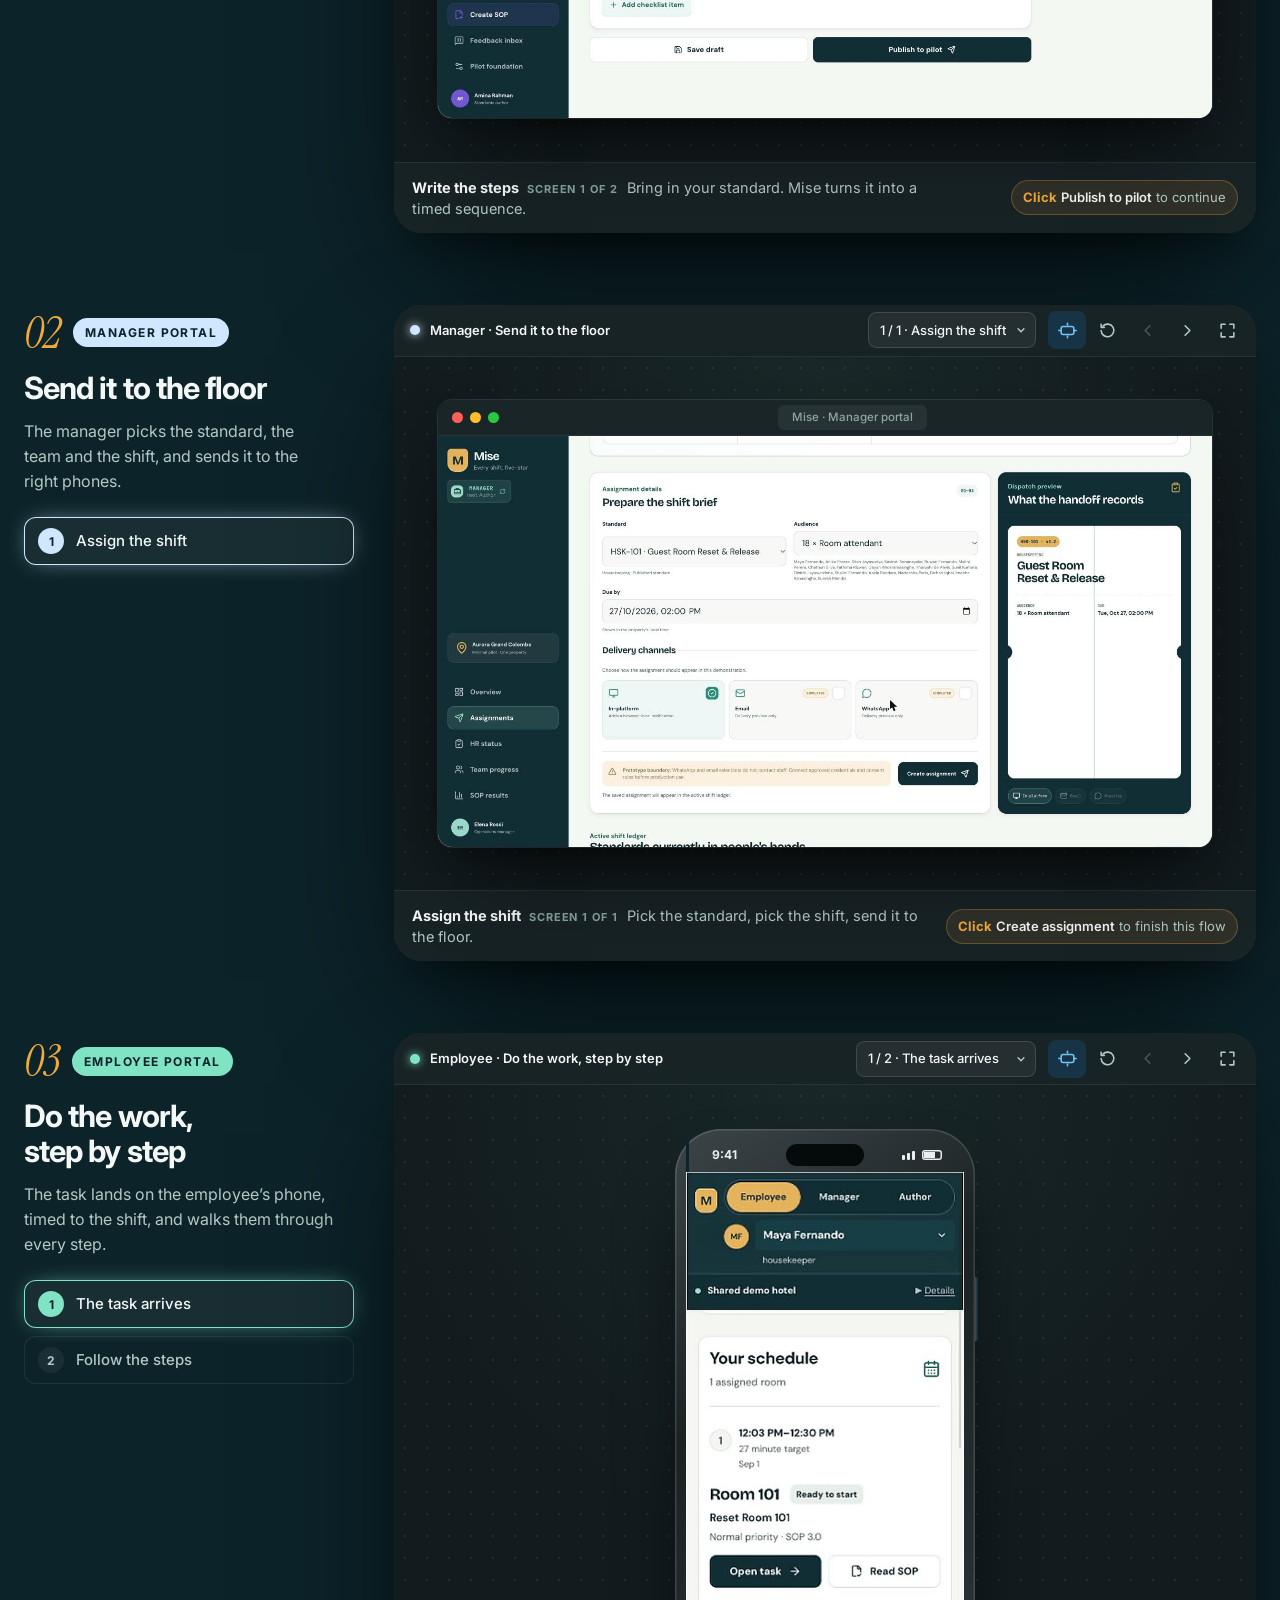
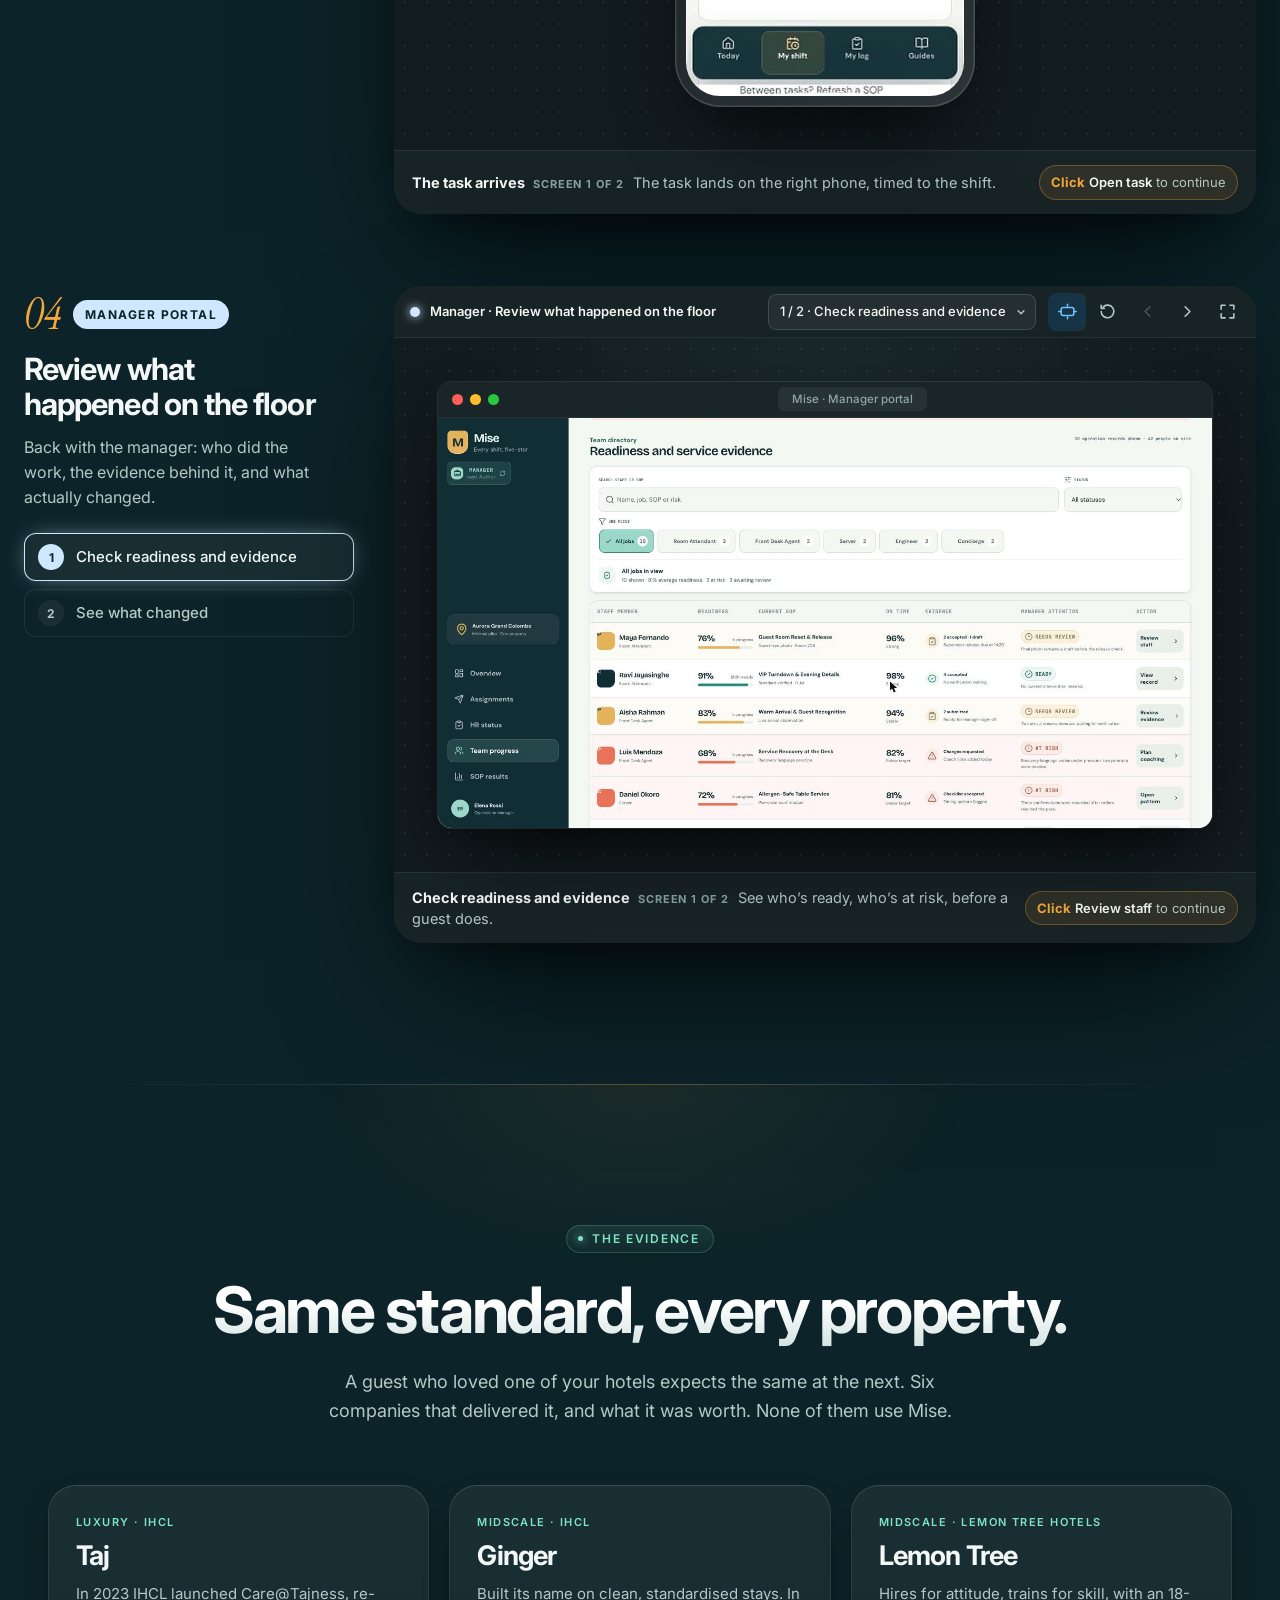
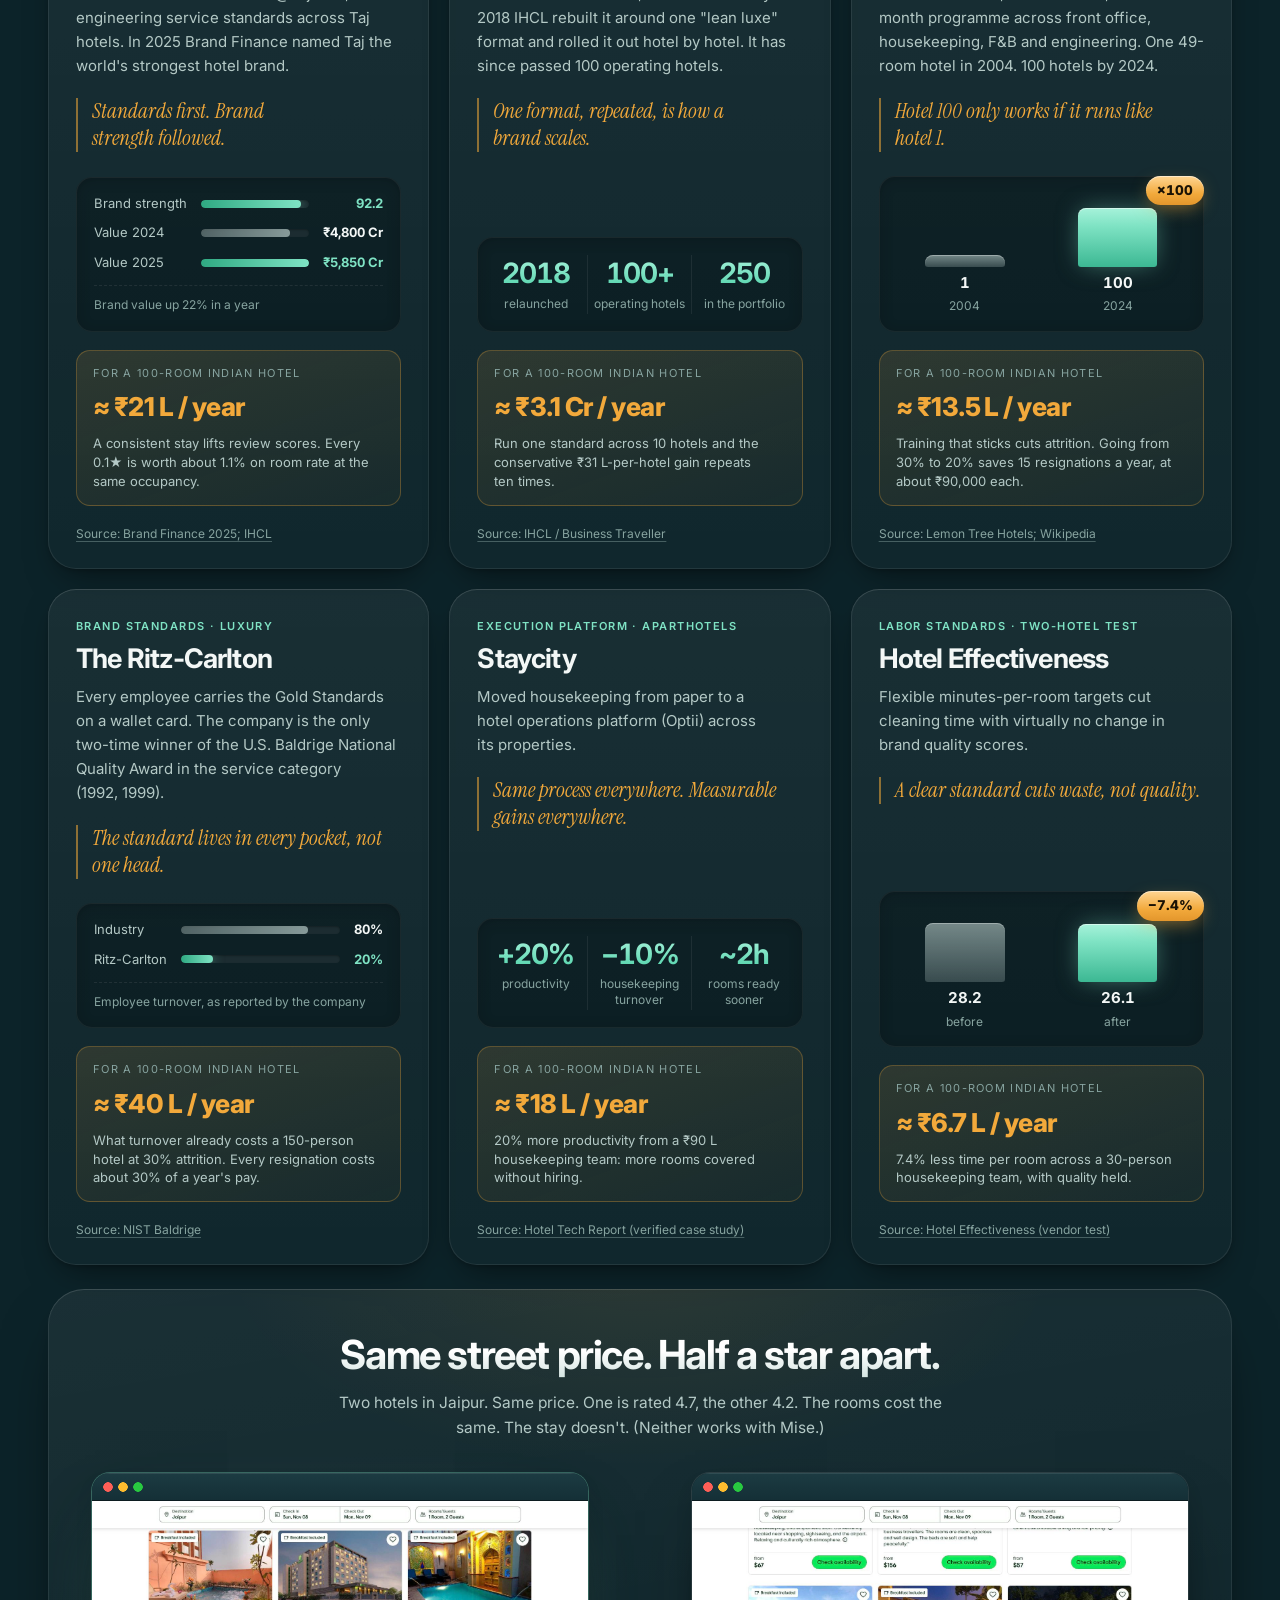
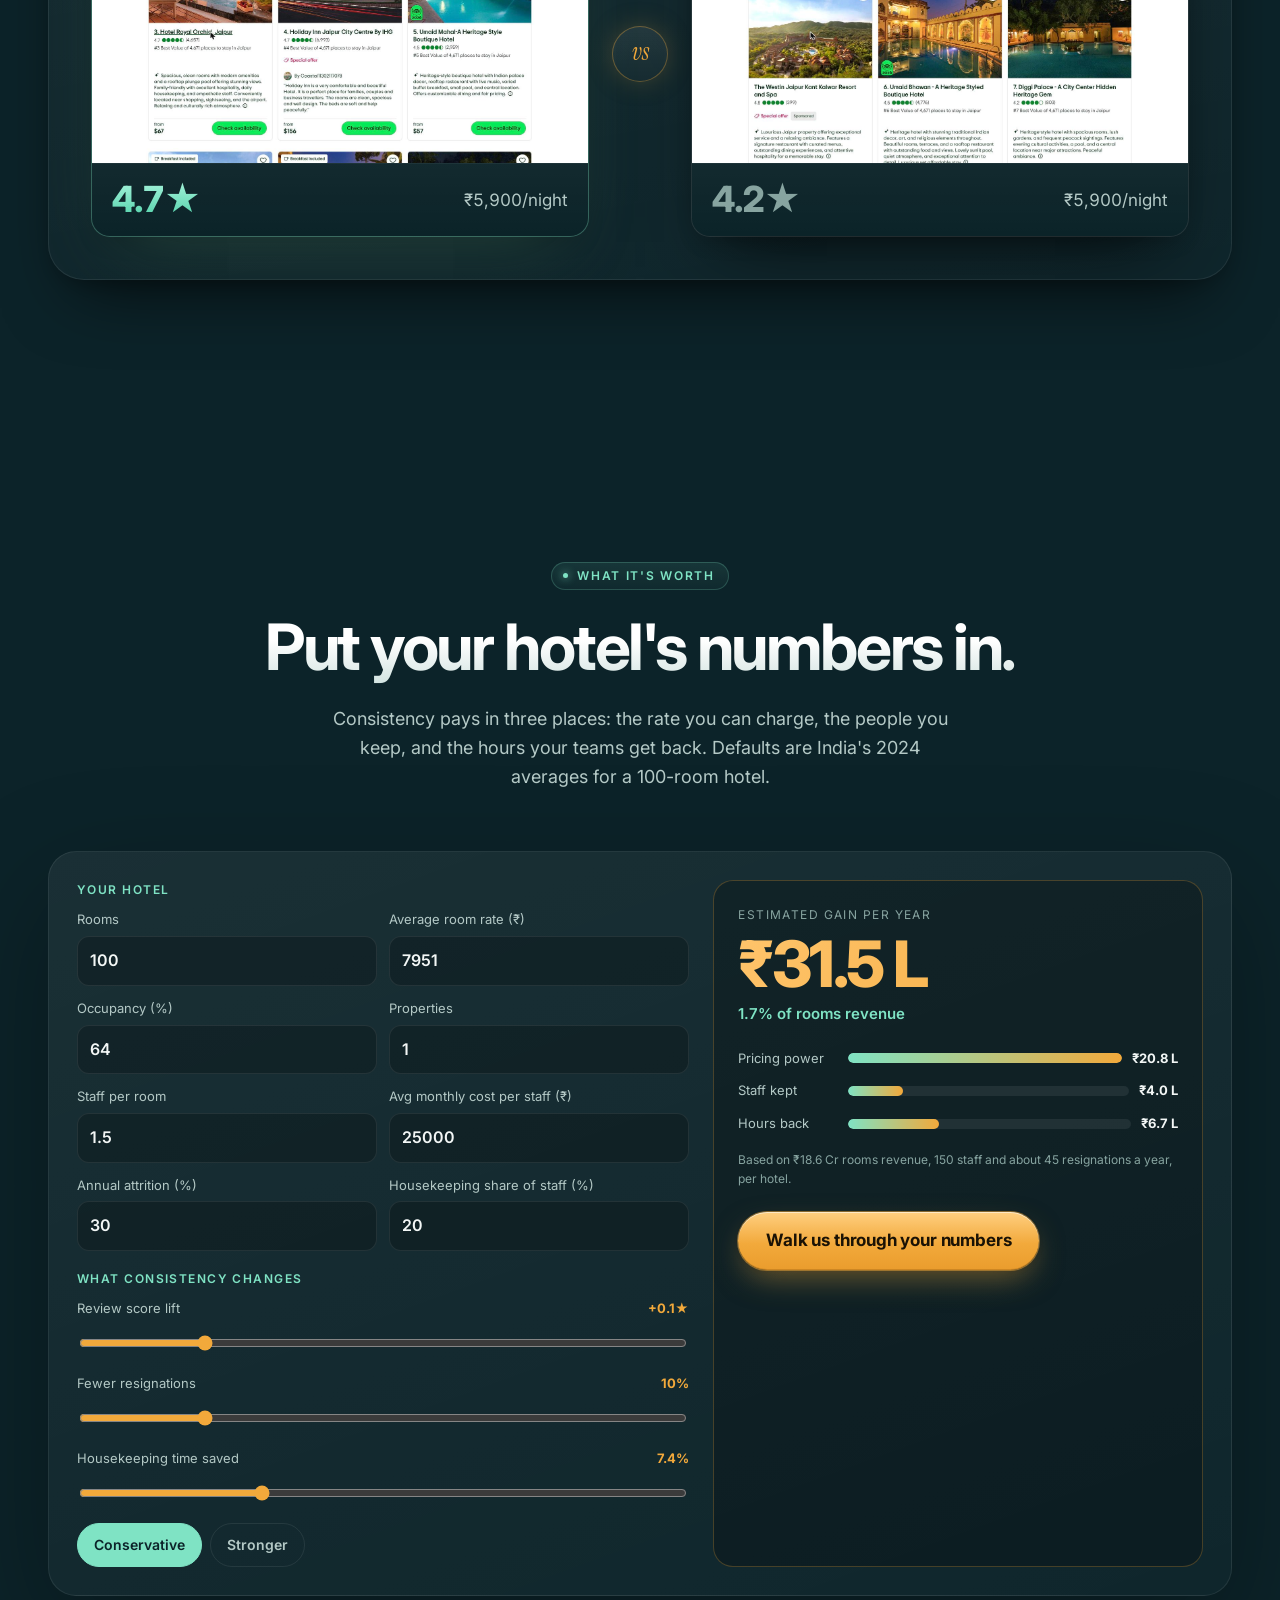
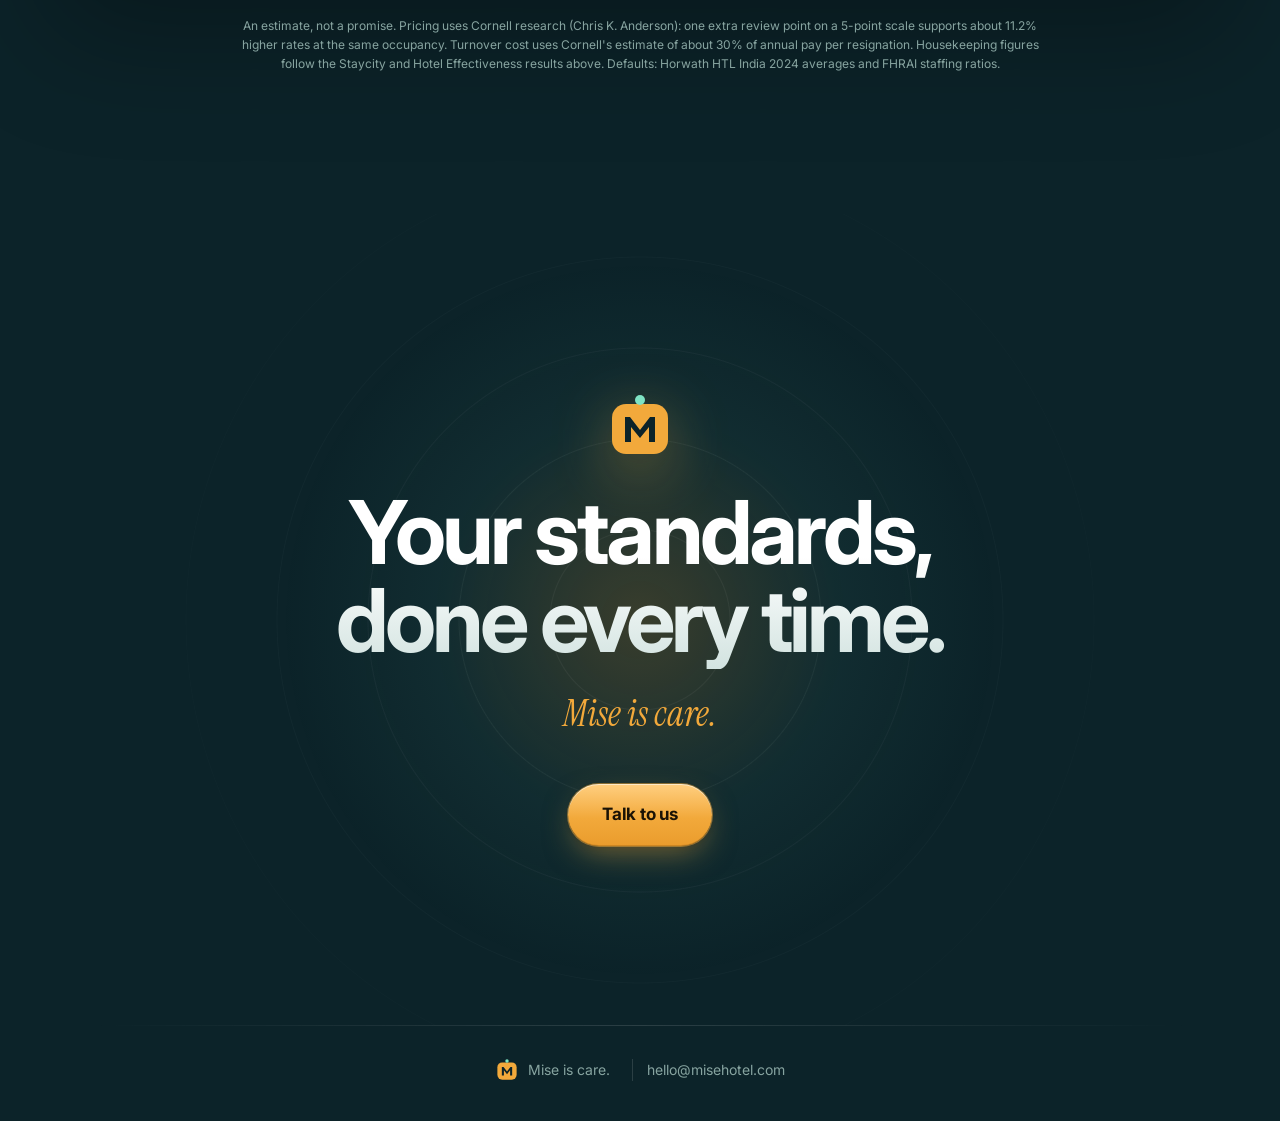
==== commit 48be4c90: "Use the All of Finesse logo on Parul's card; remove "What's next" Parul's brand plate now shows the " ====
--- a/public/index.html
+++ b/public/index.html
@@ -131,7 +131,7 @@
         <div class="adv-frame"><div class="adv-photo"><img src="advisors/parul-sharma.jpeg" alt="Portrait of Parul Sharma" loading="lazy"></div></div>
         <div class="adv-body">
           <h3>Parul Sharma</h3>
-          <div class="adv-brand"><span class="adv-brand-k">Founder</span><span class="adv-brand-plate is-word"><span class="adv-brand-name">All of Finesse</span></span></div>
+          <div class="adv-brand"><span class="adv-brand-k">Founder</span><span class="adv-brand-plate is-green"><img class="adv-brand-logo" src="advisors/logos/all-of-finesse.png" alt="All of Finesse" width="351" height="351" loading="lazy" decoding="async"></span></div>
           <p class="adv-bio">Has spent 25 years training hotels across India to keep their standards, and raise them.</p>
           <ul class="adv-chips" aria-label="Background"><li>IHM Aurangabad, first batch</li><li>Former IHM faculty</li><li>25+ years</li></ul>
         </div>
@@ -322,18 +322,6 @@
     <p class="calc-note">An estimate, not a promise. Pricing uses Cornell research (Chris K. Anderson): one extra review point on a 5-point scale supports about 11.2% higher rates at the same occupancy. Turnover cost uses Cornell's estimate of about 30% of annual pay per resignation. Housekeeping figures follow the Staycity and Hotel Effectiveness results above. Defaults: Horwath HTL India 2024 averages and FHRAI staffing ratios.</p>
   </section>
 
-  <!-- Coming soon -->
-  <section id="soon" class="soon" aria-labelledby="soon-title">
-    <p class="eyebrow center">On the roadmap</p>
-    <h2 id="soon-title" class="section-title">What's next</h2>
-    <div class="soon-grid">
-      <article class="soon-card reveal"><span class="badge">Coming soon</span><div class="soon-art a1" aria-hidden="true"><i></i><i></i><i></i><i></i><i></i><i></i><i></i><i></i><i></i></div><h3>Property board</h3><p>See every floor, every room, the whole property at a glance.</p></article>
-      <article class="soon-card reveal"><span class="badge">Coming soon</span><div class="soon-art a2" aria-hidden="true"><i></i><i></i><i></i><i></i></div><h3>Shift planner</h3><p>Plan floor and service coverage before the shift starts.</p></article>
-      <article class="soon-card reveal"><span class="badge">Coming soon</span><div class="soon-art a3" aria-hidden="true"><svg viewBox="0 0 120 40"><path d="M0 24 L20 24 L28 10 L36 34 L44 18 L52 24 L120 24"/></svg></div><h3>Operations pulse</h3><p>Live task health and risk across the whole property.</p></article>
-      <article class="soon-card reveal"><span class="badge">Coming soon</span><div class="soon-art a4" aria-hidden="true"><i></i><b>→</b><i></i></div><h3>Automated shift handover</h3><p>Unfinished work and guest promises pass to the next shift on their own.</p></article>
-    </div>
-  </section>
-
   <!-- Close -->
   <section id="contact" class="close">
     <div class="close-glow" aria-hidden="true"></div>
--- a/public/flows.css
+++ b/public/flows.css
@@ -174,8 +174,7 @@
 .adv-brand-plate.is-fill { padding: 0; }
 .adv-brand-plate.is-fill .adv-brand-logo { width: 100%; height: 100%; max-width: none; object-fit: cover; }
 .adv-brand-plate.is-dark { padding: 8px; background: radial-gradient(60% 75% at 50% 50%, #2A2112 0%, #0B0905 55%, #000 100%); }
-.adv-brand-plate.is-word { background: rgba(255, 255, 255, .04); }
-.adv-brand-name { font-size: 22px; font-weight: 700; color: var(--amber); letter-spacing: -.01em; }
+.adv-brand-plate.is-green { padding: 8px; background: radial-gradient(60% 75% at 50% 50%, #0A6466 0%, #015557 60%, #01484A 100%); }
 .adv-brand-logo { display: block; width: auto; height: auto; max-width: 100%; max-height: 100%; object-fit: contain; }
 .adv-body .adv-bio { font-size: 17.5px; line-height: 1.5; color: var(--ink); margin: 16px 0 0; letter-spacing: -.005em; }
 .adv-chips { margin-top: 18px; }
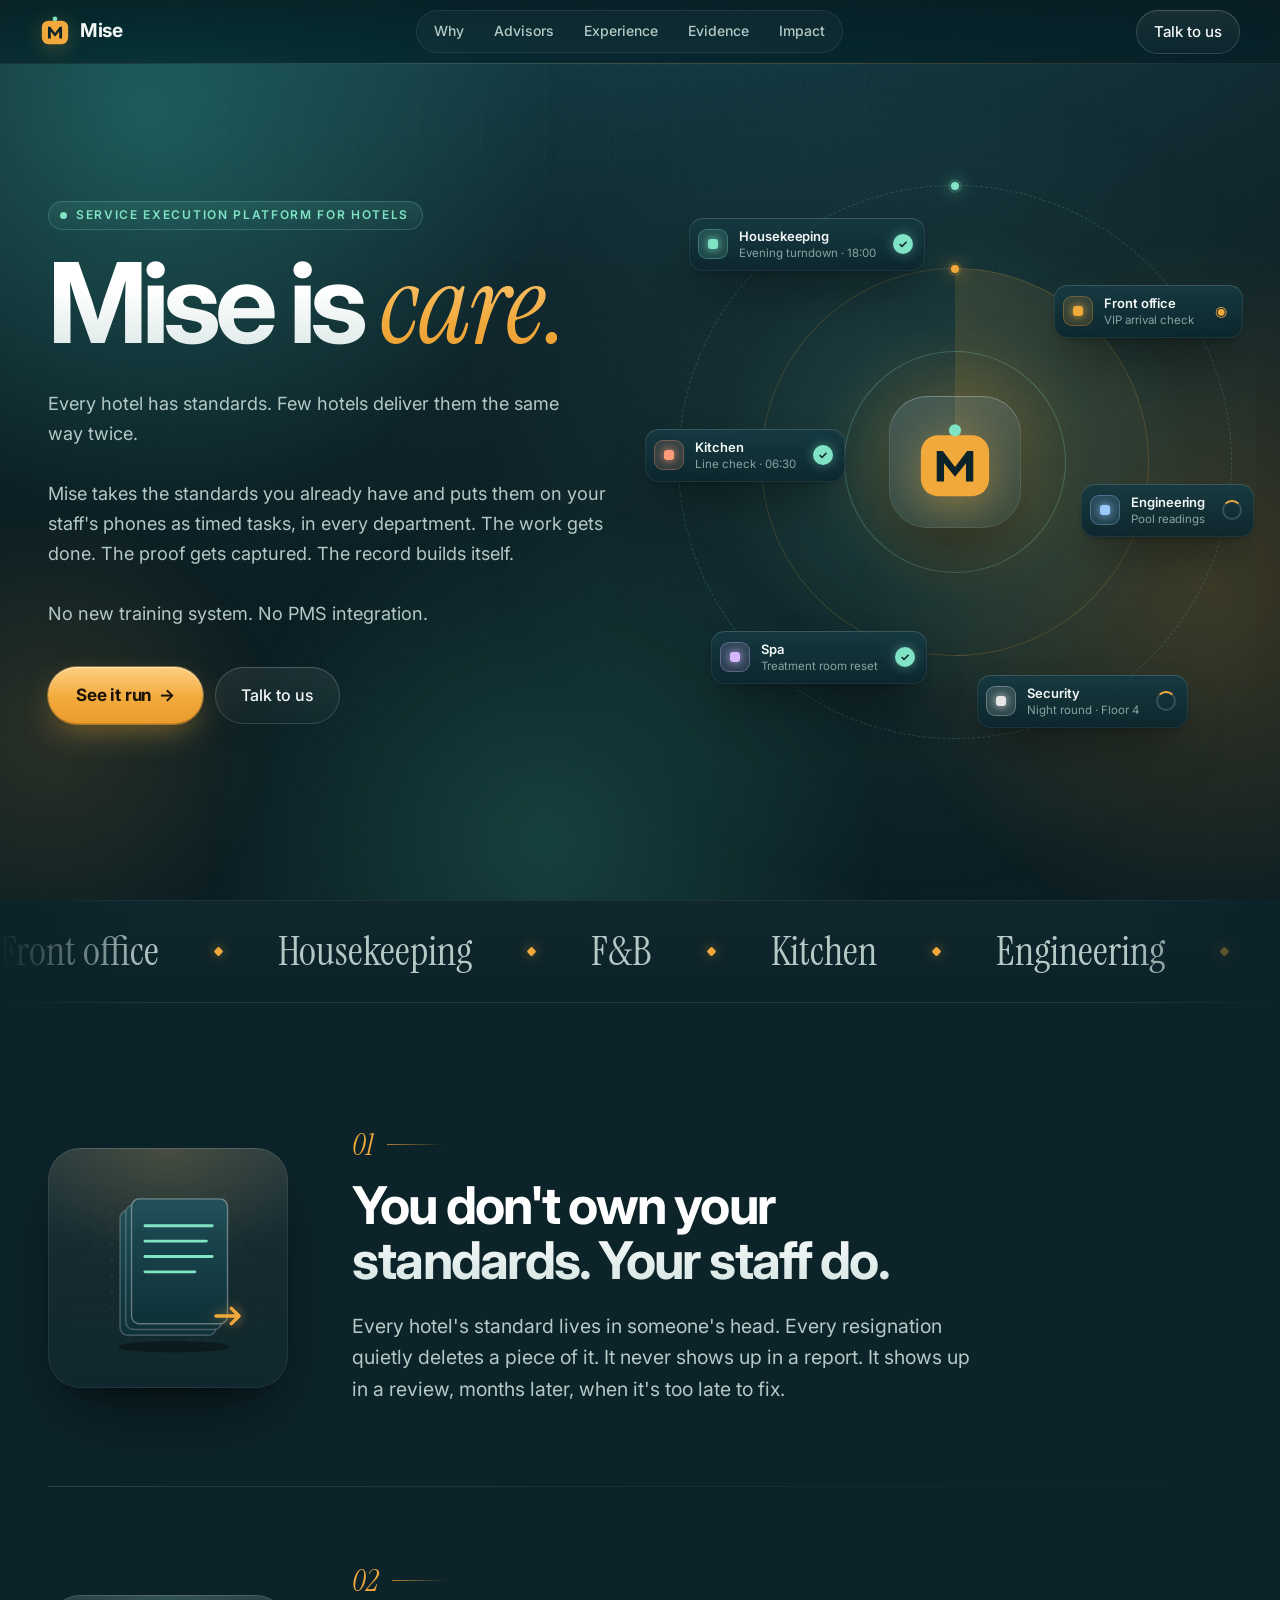
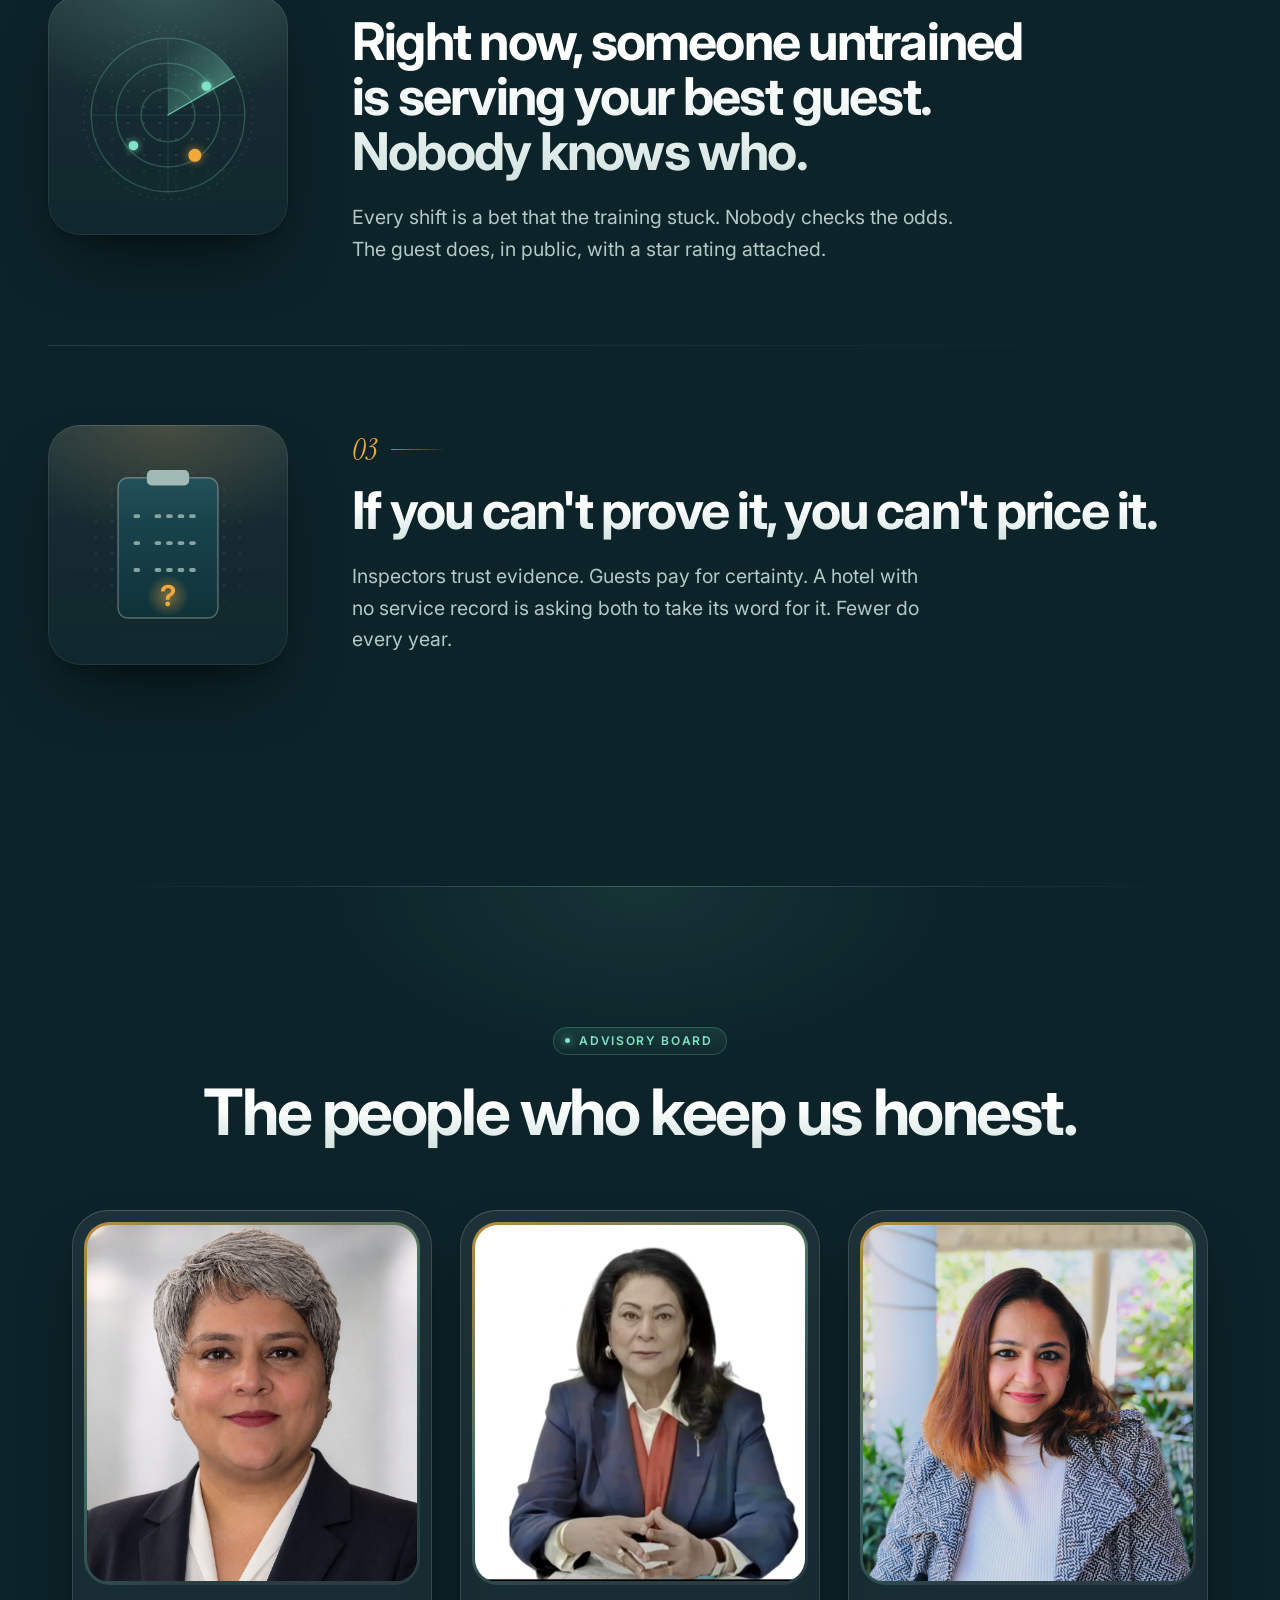
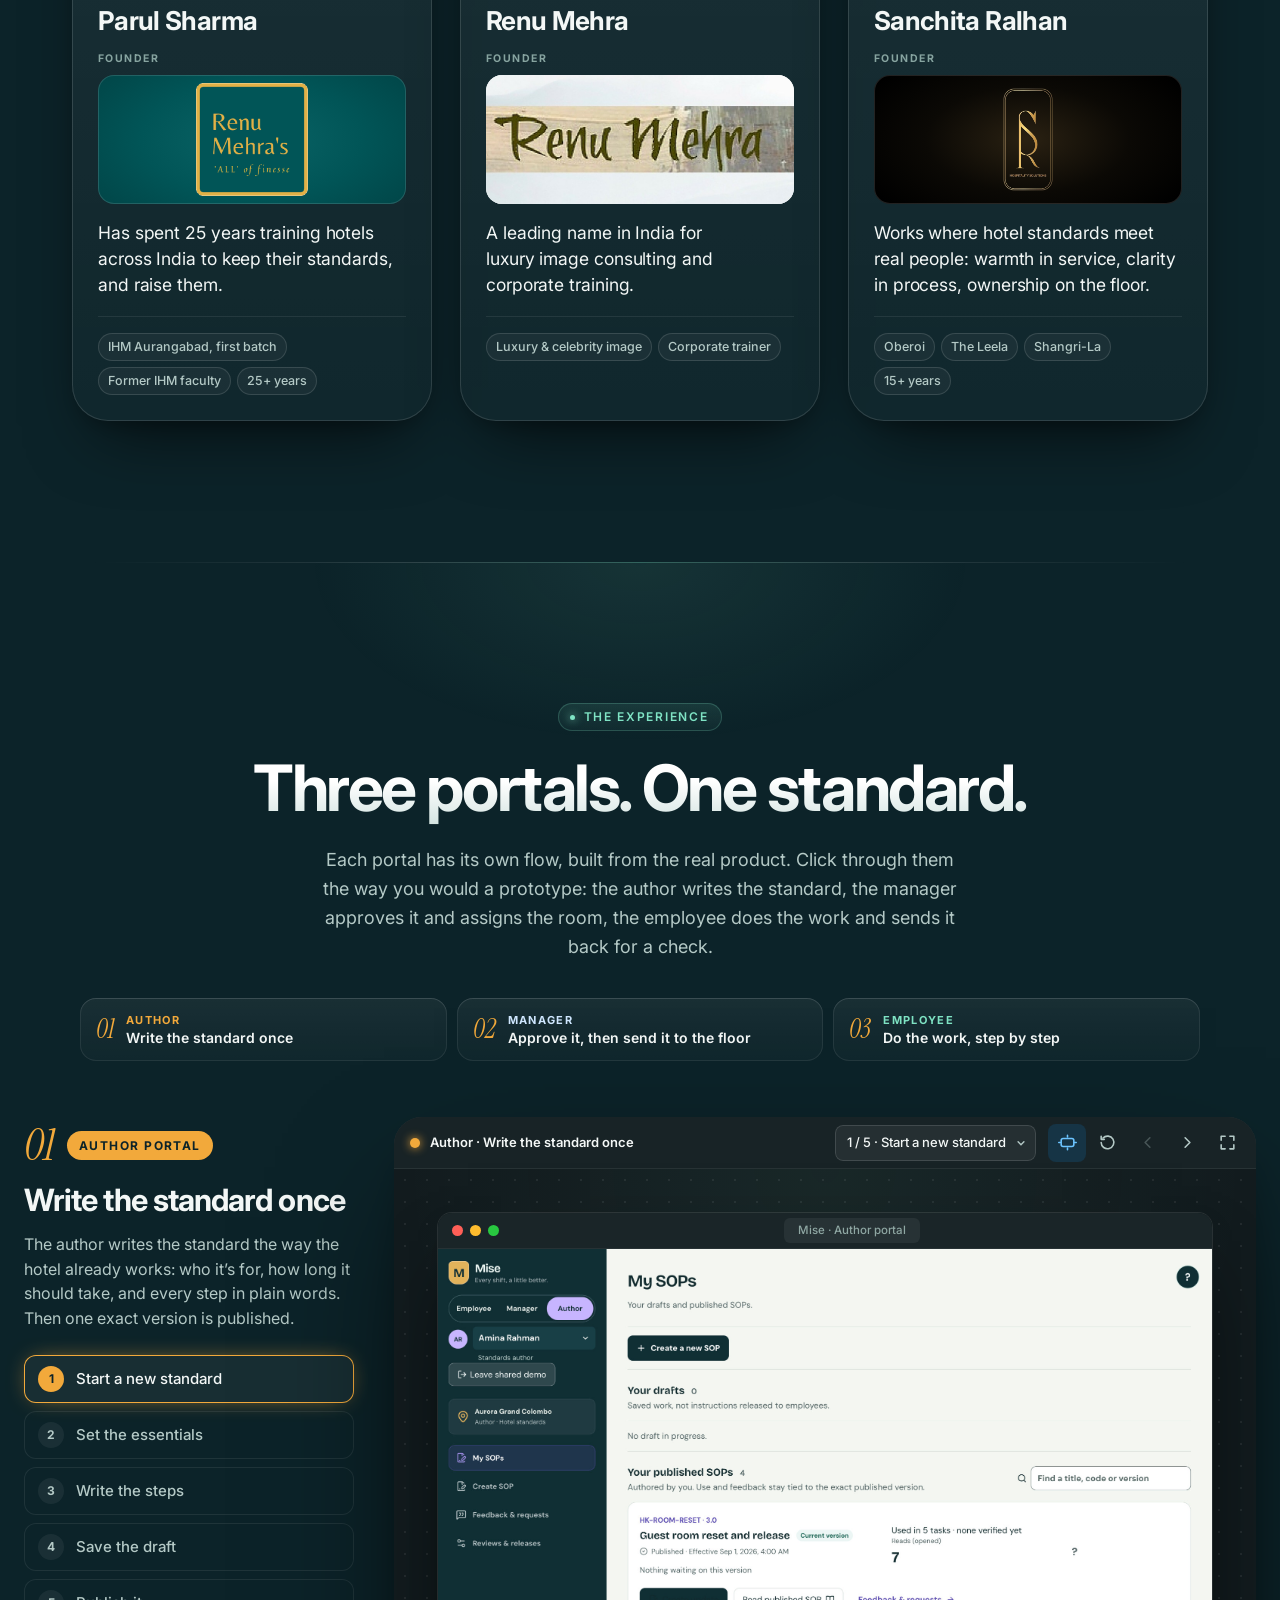
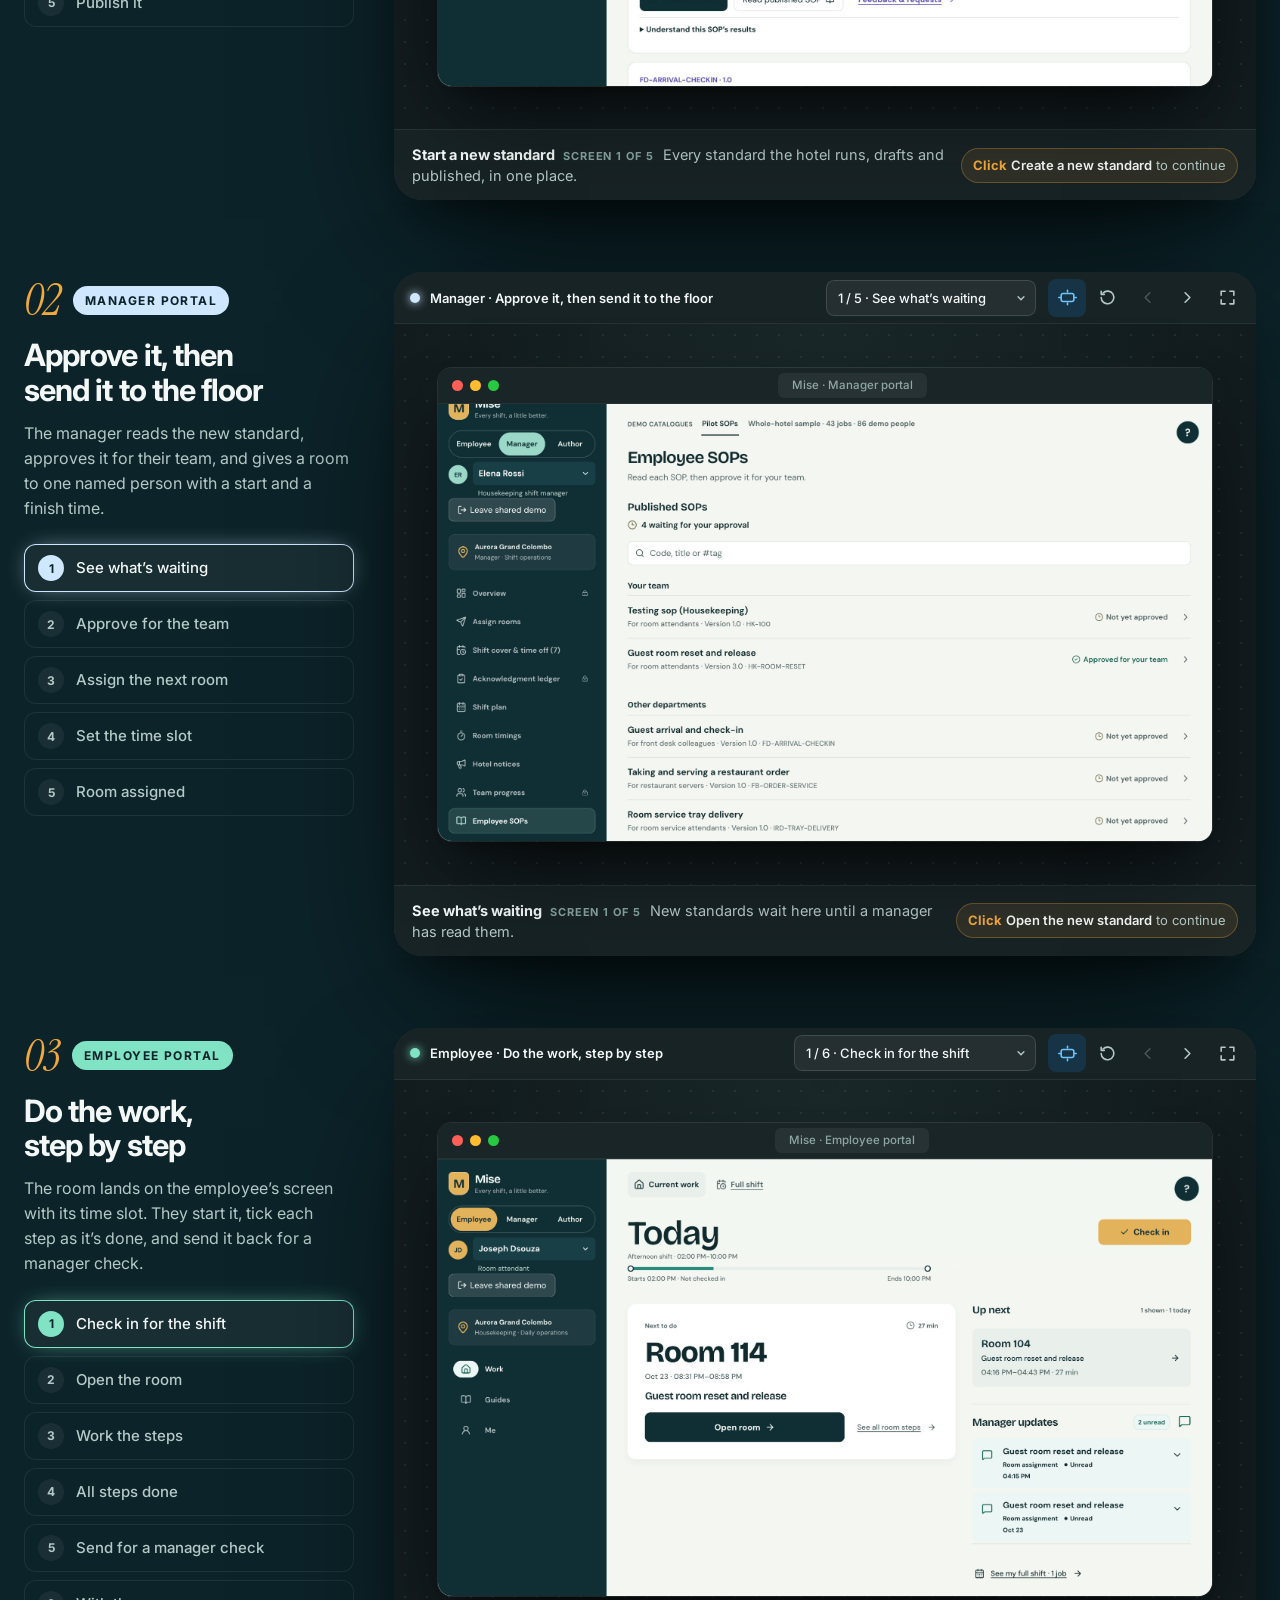
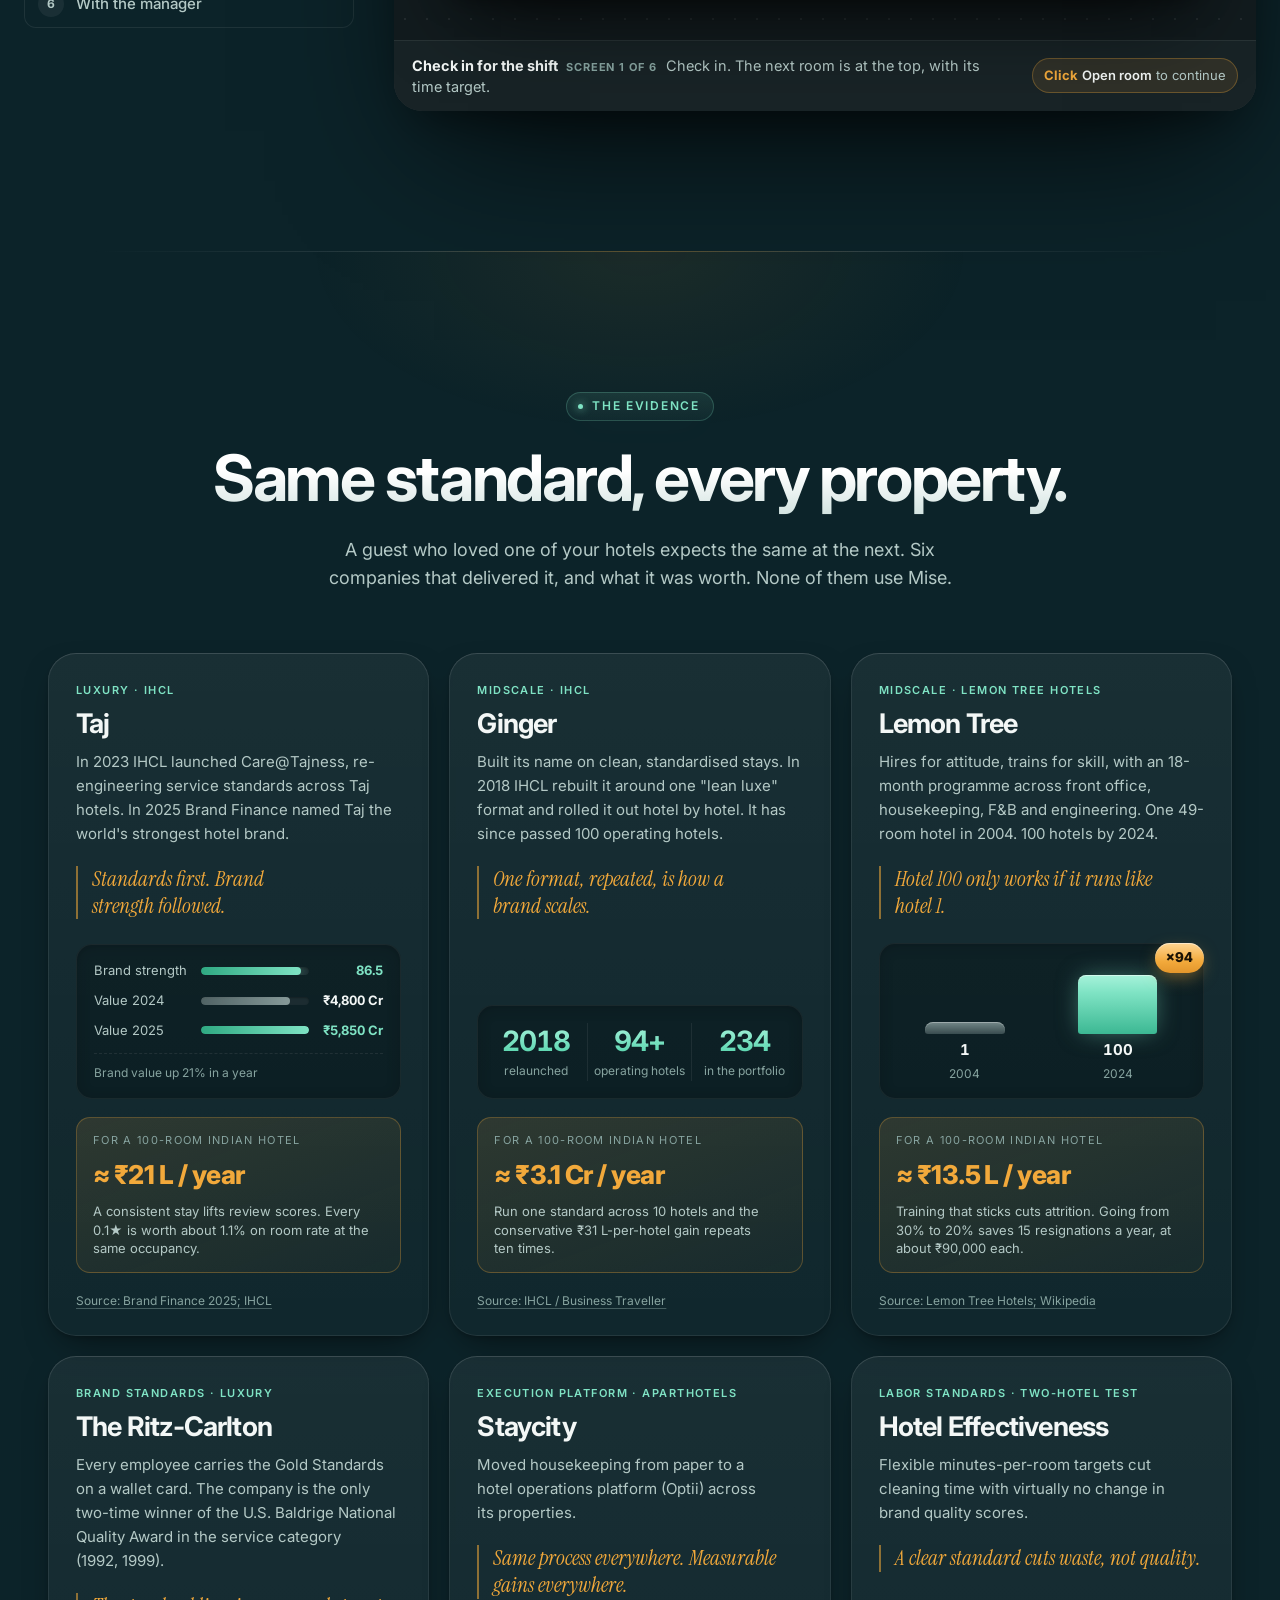
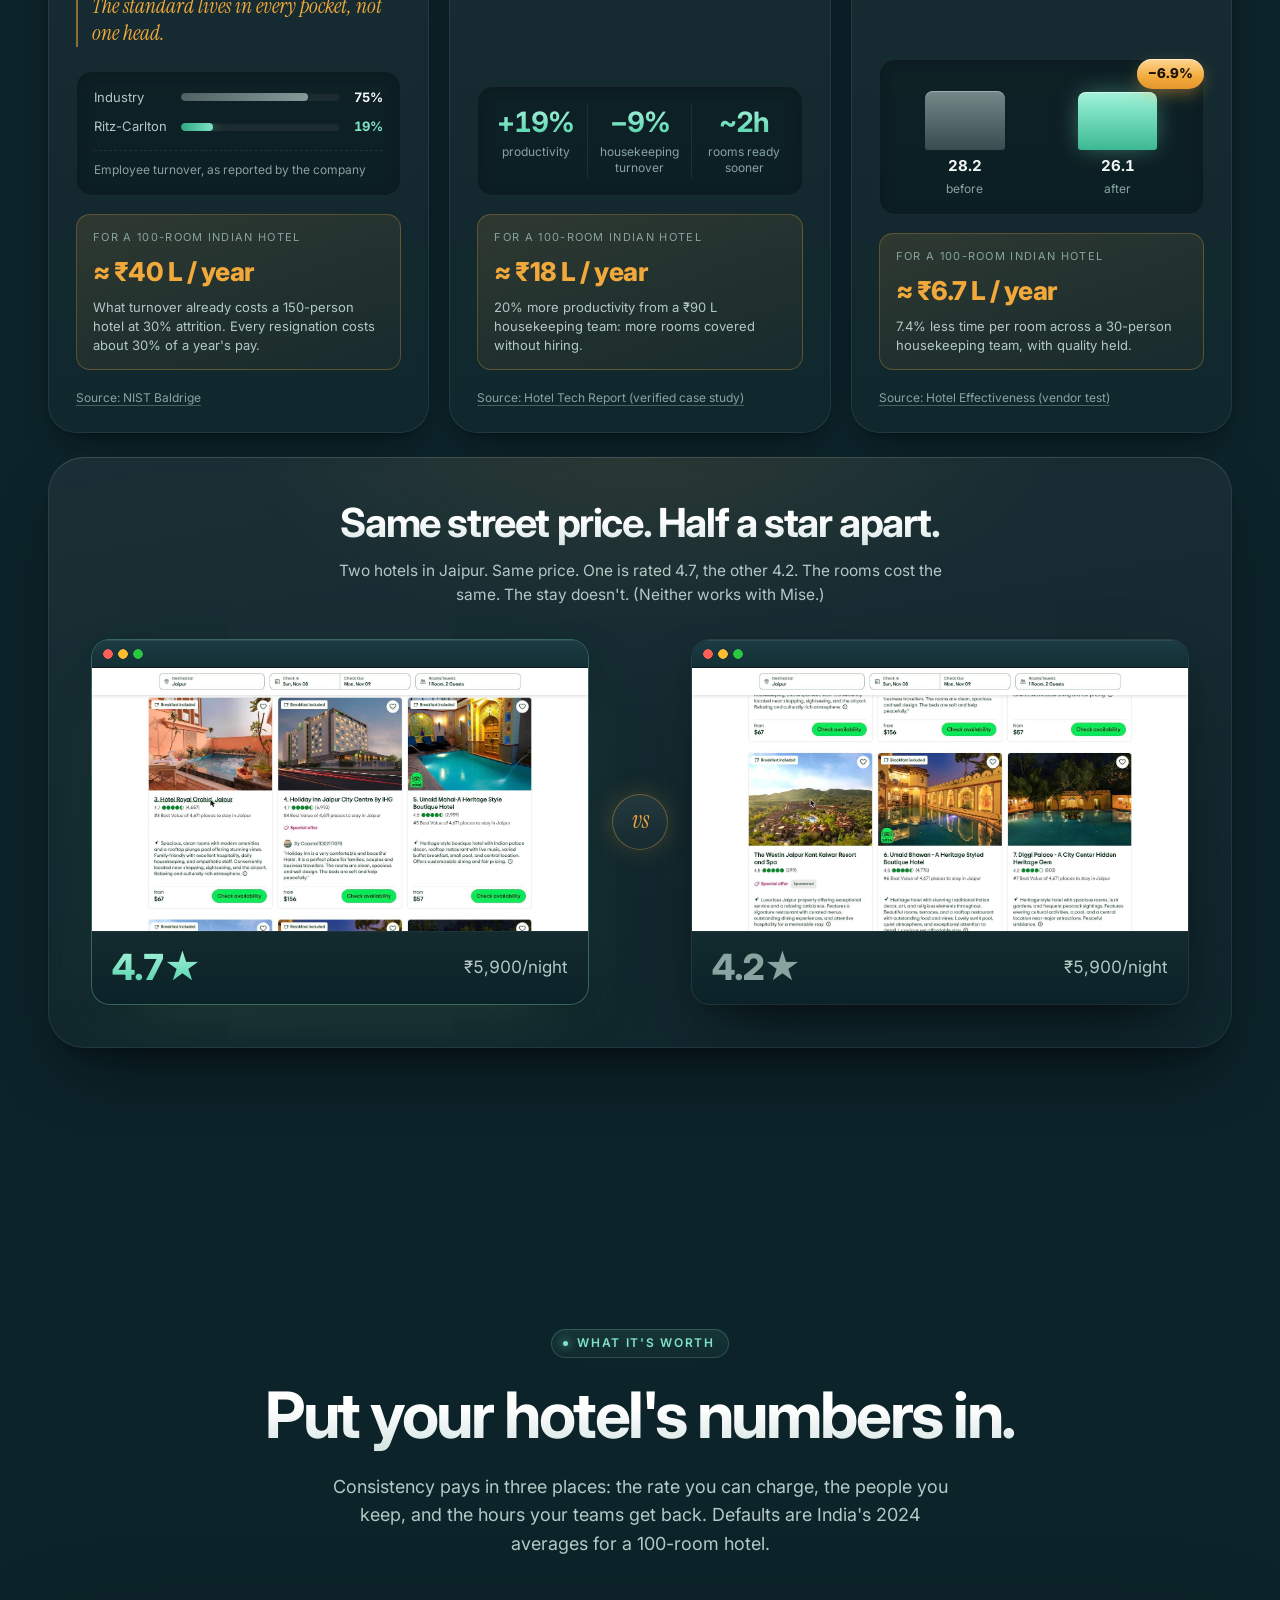
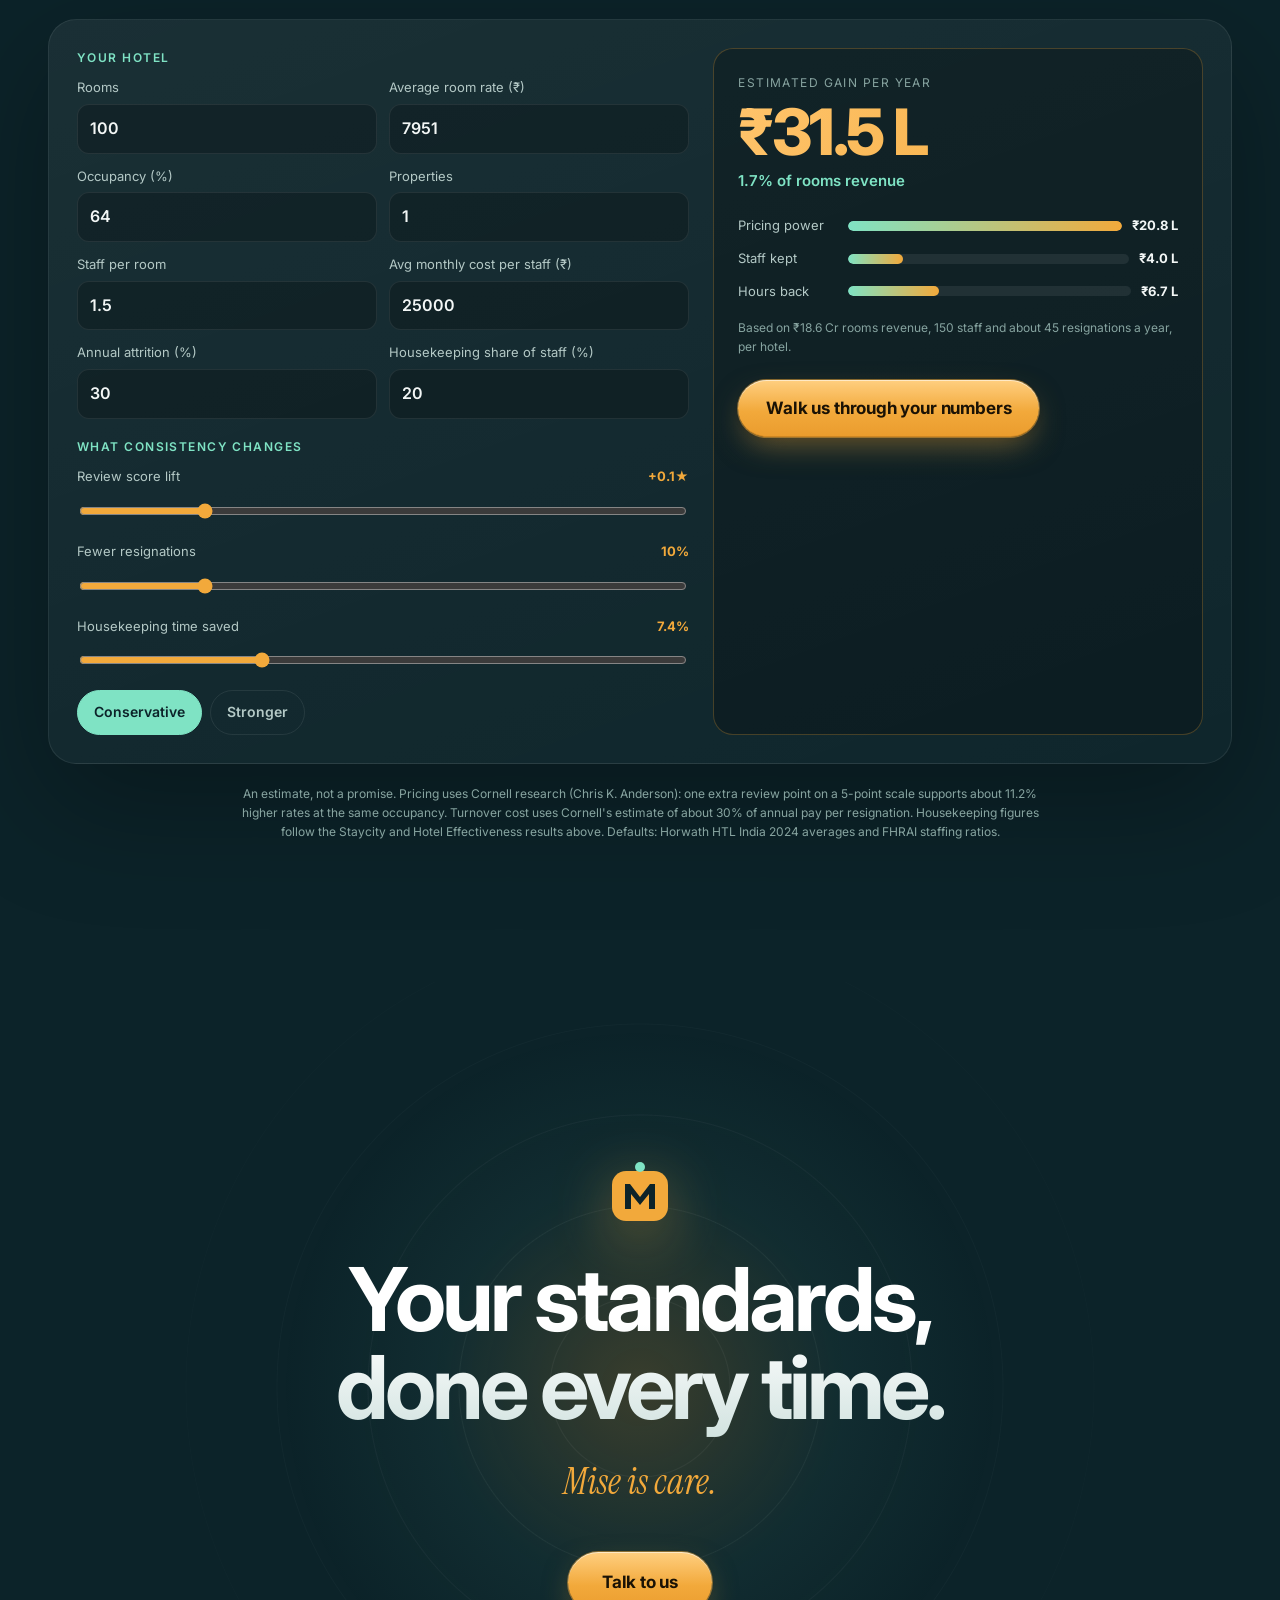
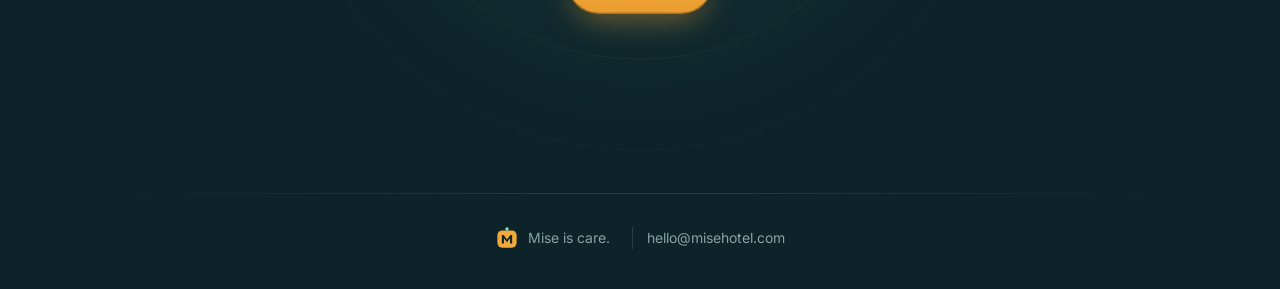
==== commit 61f68fba: "Rebuild the flows from the full Steps screenshots Every screen from the Steps folder is now in the p" ====
--- a/public/index.html
+++ b/public/index.html
@@ -160,8 +160,8 @@
   <!-- Experience: one prototype per portal -->
   <section id="journey" class="journey flows" aria-labelledby="journey-title">
     <p class="eyebrow center">The experience</p>
-    <h2 id="journey-title" class="section-title">Four flows. Three portals. One standard.</h2>
-    <p class="section-sub">Each portal has its own flow. Click through them the way you would a prototype: the author writes it, the manager sends it, the employee does it, and the manager reviews what happened.</p>
+    <h2 id="journey-title" class="section-title">Three portals. One standard.</h2>
+    <p class="section-sub">Each portal has its own flow, built from the real product. Click through them the way you would a prototype: the author writes the standard, the manager approves it and assigns the room, the employee does the work and sends it back for a check.</p>
     <nav class="flow-index" id="flowIndex" aria-label="Flows"></nav>
     <div class="flows-root" id="flowsRoot"></div>
   </section>
--- a/public/flows.css
+++ b/public/flows.css
@@ -6,7 +6,7 @@
 .flows .section-sub { margin-bottom: 36px; }
 
 /* Flow index: the four flows in story order */
-.flow-index { display: grid; grid-template-columns: repeat(4, minmax(0, 1fr)); gap: 10px; margin: 0 auto 56px; max-width: 1120px; counter-reset: flow; }
+.flow-index { display: grid; grid-template-columns: repeat(3, minmax(0, 1fr)); gap: 10px; margin: 0 auto 56px; max-width: 1120px; counter-reset: flow; }
 .flow-chip { position: relative; display: grid; grid-template-columns: auto 1fr; grid-template-rows: auto auto; column-gap: 12px; align-items: center; padding: 14px 16px; border-radius: var(--r-md); text-decoration: none; color: var(--ink); background: var(--surface); box-shadow: inset 0 0 0 1px var(--line), var(--hl); transition: box-shadow .25s, transform .25s var(--ease); }
 .flow-chip:hover { transform: translateY(-2px); box-shadow: inset 0 0 0 1px var(--line-3), var(--hl); }
 .flow-chip-n { grid-row: 1 / 3; font-family: var(--serif); font-style: italic; font-size: 26px; color: var(--amber); line-height: 1; }
@@ -125,15 +125,20 @@
 .proto.is-presenting .proto-btn[data-act="present"] { color: #6CC4FF; background: rgba(13, 153, 255, .14); }
 
 @media (max-width: 1000px) {
-  .flow-index { grid-template-columns: repeat(2, minmax(0, 1fr)); }
   .flow { grid-template-columns: minmax(0, 1fr); gap: 20px; }
   .flow-info { position: static; }
   .flow-steps { grid-template-columns: repeat(auto-fit, minmax(180px, 1fr)); }
 }
 @media (max-width: 700px) {
   .flow-index { gap: 8px; margin-bottom: 40px; }
-  .flow-chip { padding: 12px; column-gap: 10px; }
-  .flow-chip-t { font-size: 13px; }
+  .flow-chip { padding: 12px 10px; column-gap: 8px; }
+  .flow-chip-n { font-size: 22px; }
+  .flow-chip-p { font-size: 10.5px; letter-spacing: .08em; }
+  .flow-chip-t { display: none; }
+  .flow-steps { display: flex; gap: 8px; overflow-x: auto; scroll-snap-type: x proximity; scroll-padding-inline: 16px; scrollbar-width: none; margin-inline: -16px; padding: 2px 16px 4px; }
+  .flow-steps::-webkit-scrollbar { display: none; }
+  .flow-steps > li { flex: none; scroll-snap-align: start; }
+  .flow-step { width: auto; white-space: nowrap; min-height: 44px; padding: 8px 14px 8px 10px; font-size: 14px; }
   .flows-root { gap: 56px; }
   .flow-n { font-size: 36px; }
   .proto { border-radius: var(--r-lg); margin-inline: -4px; }
